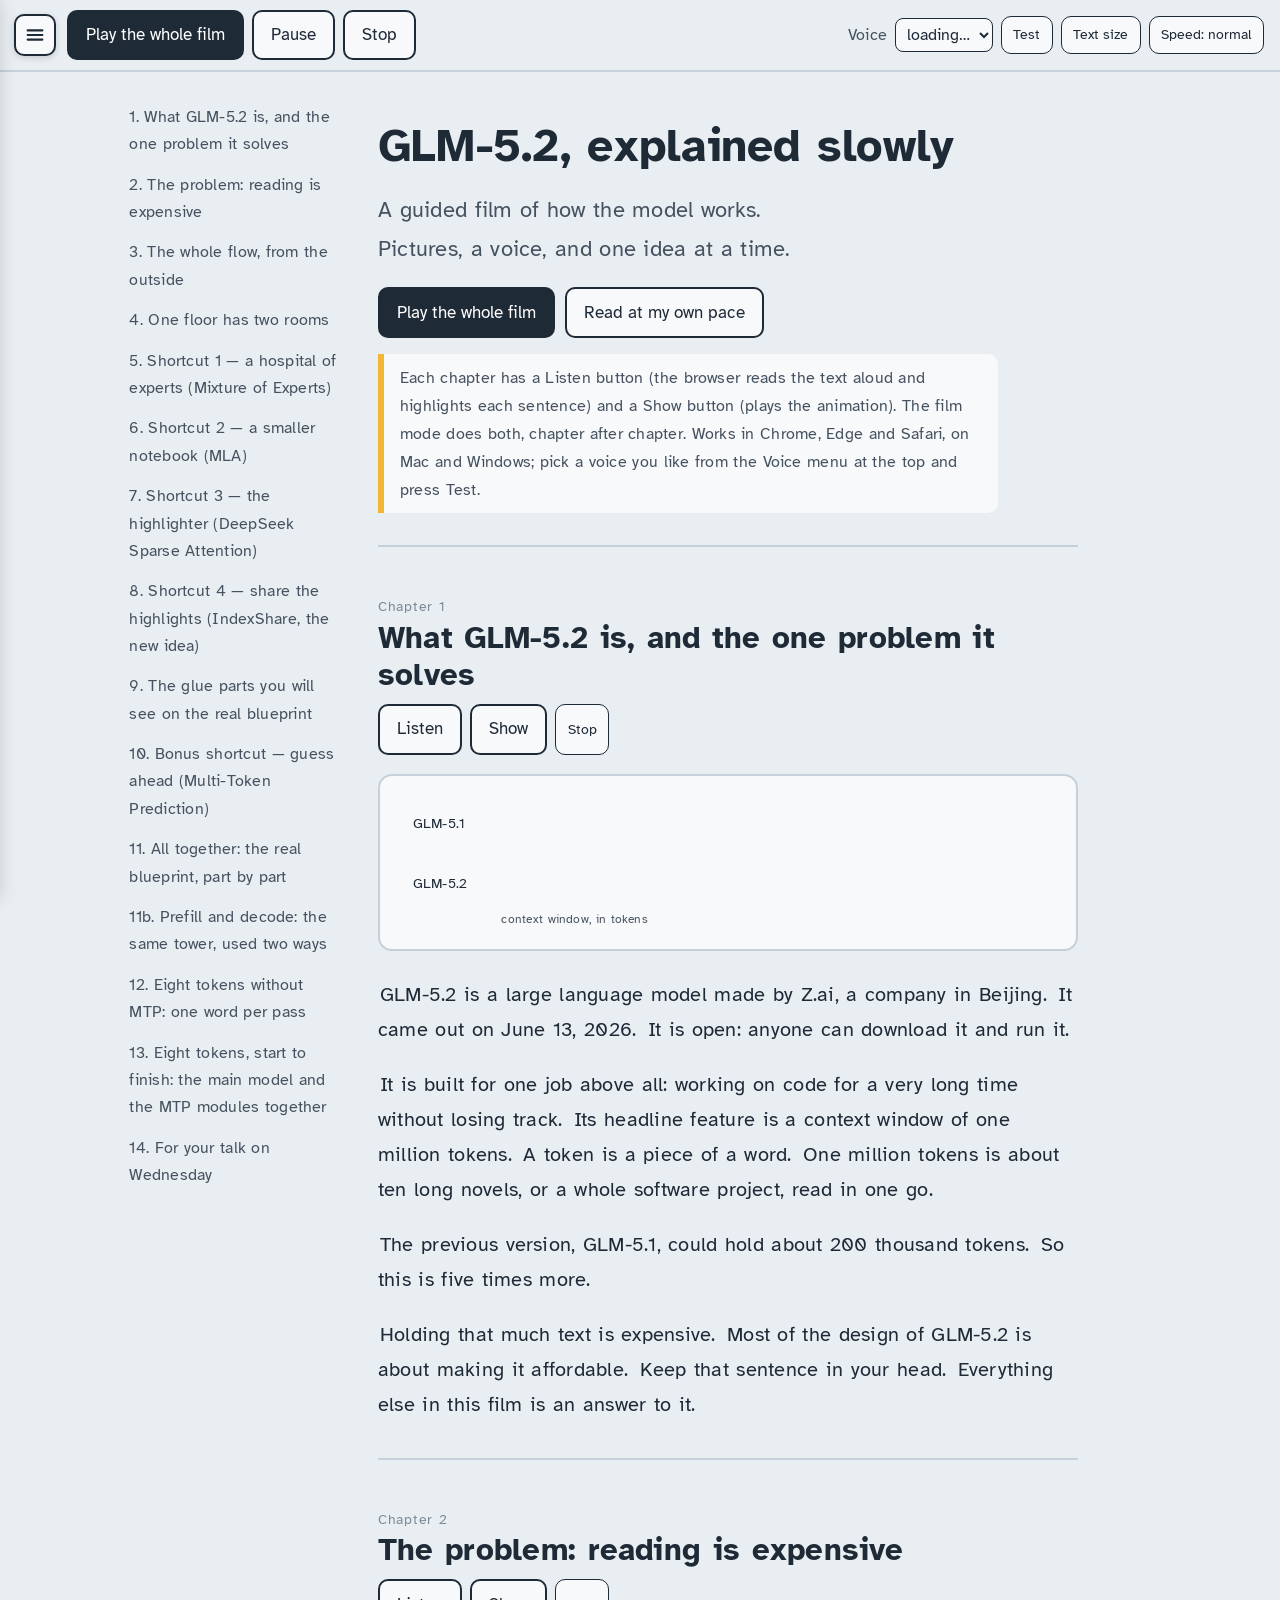
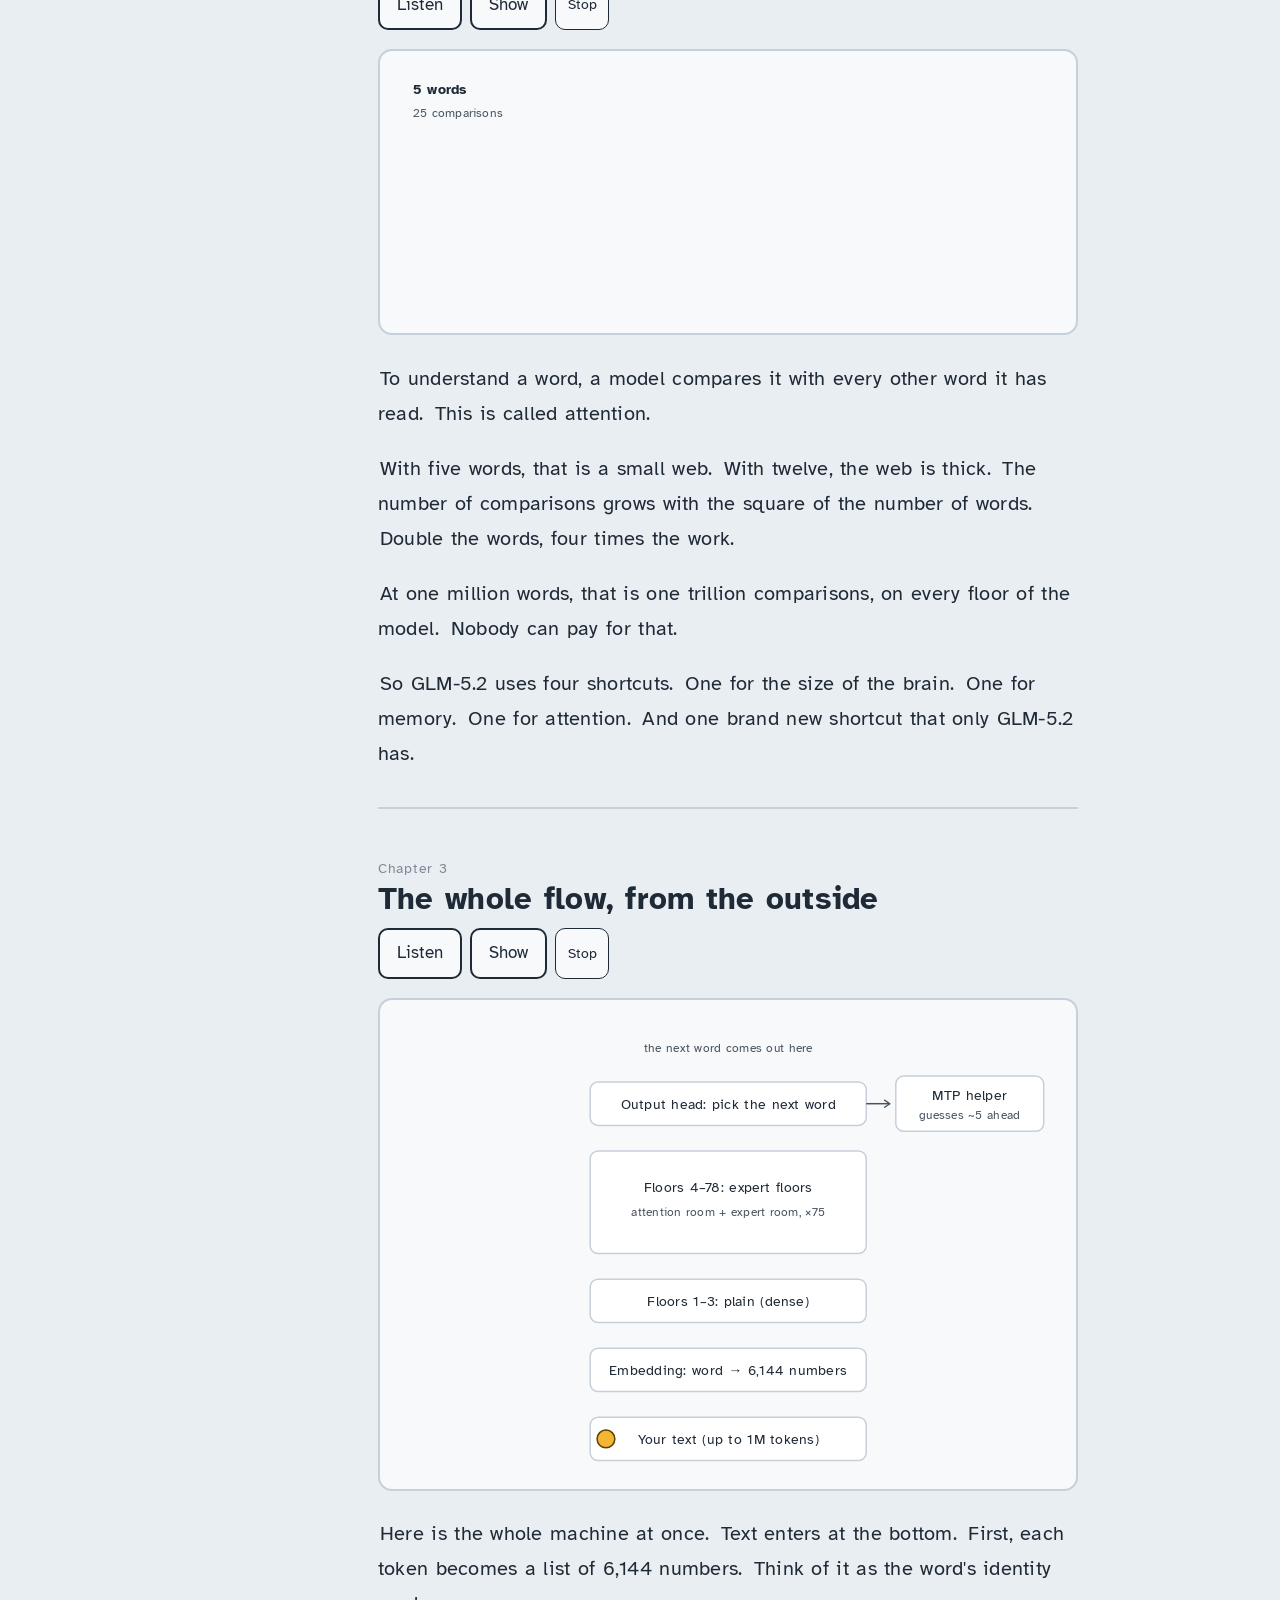
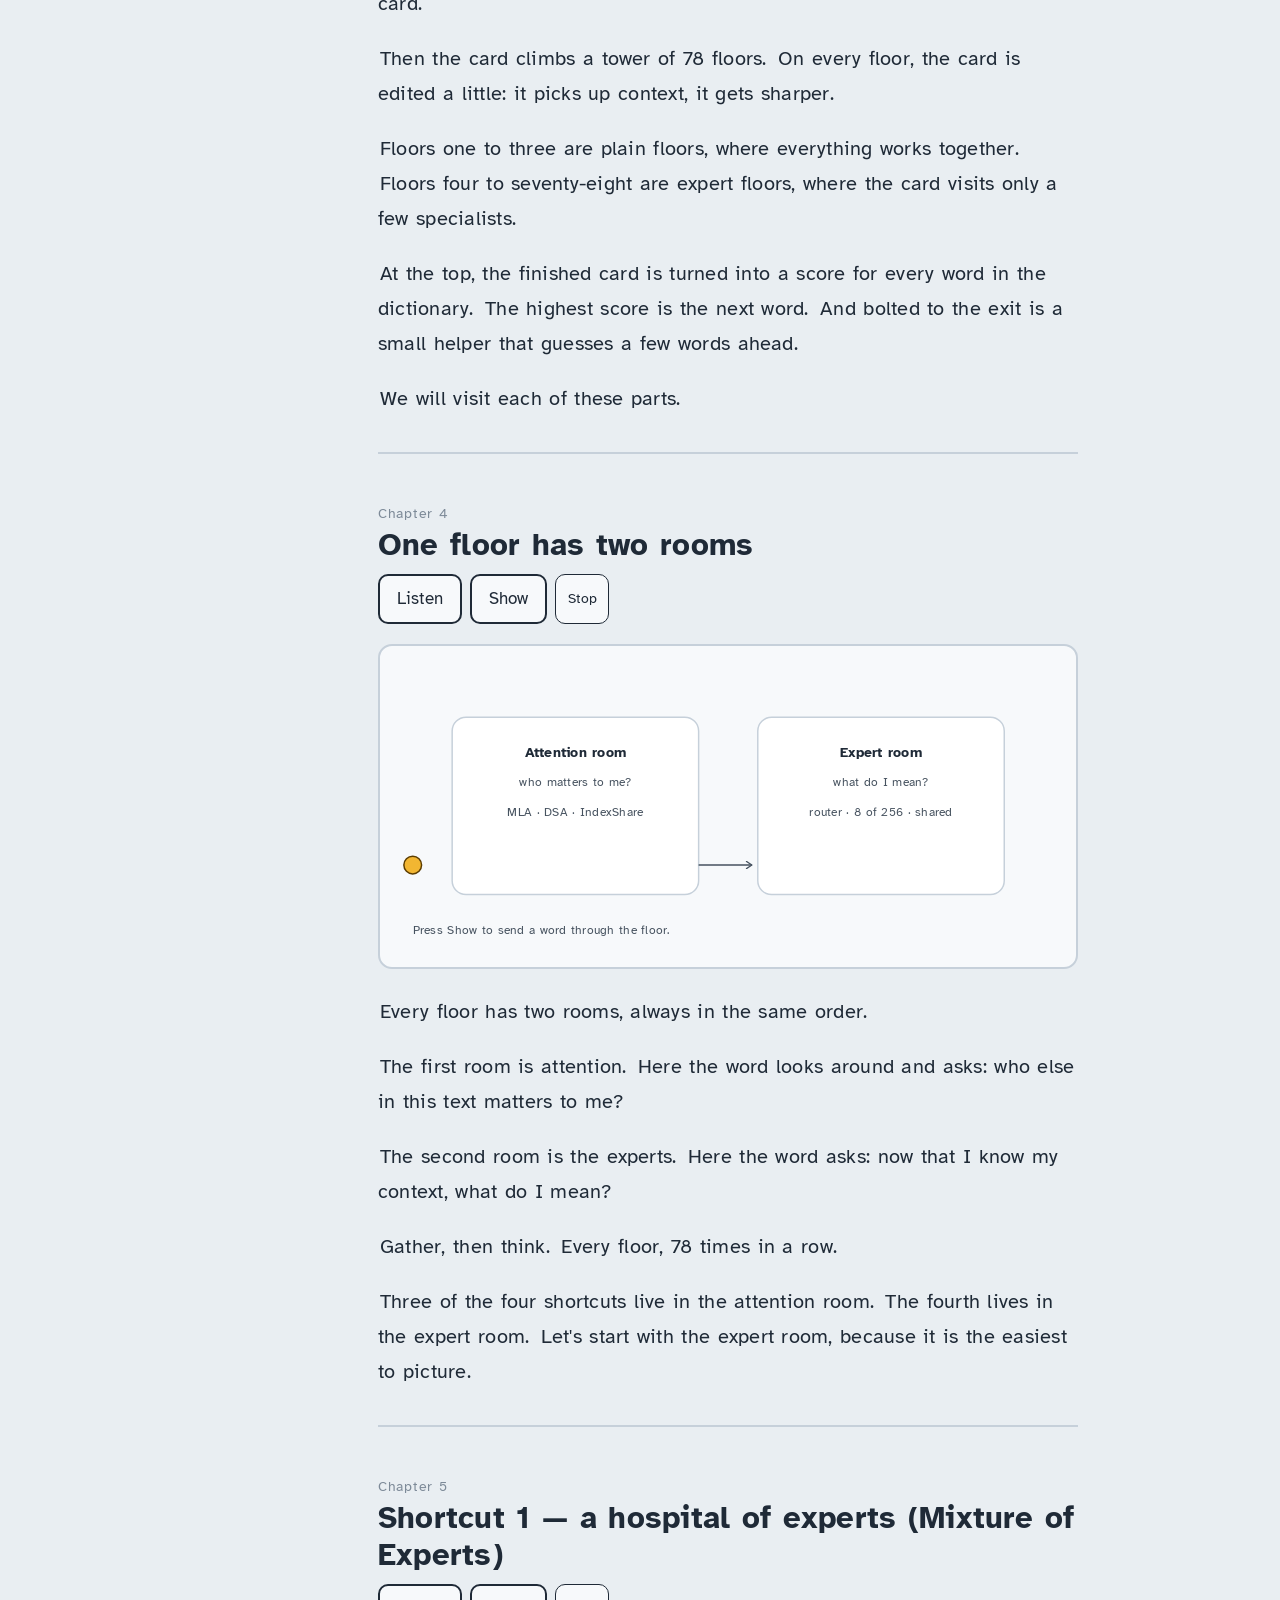
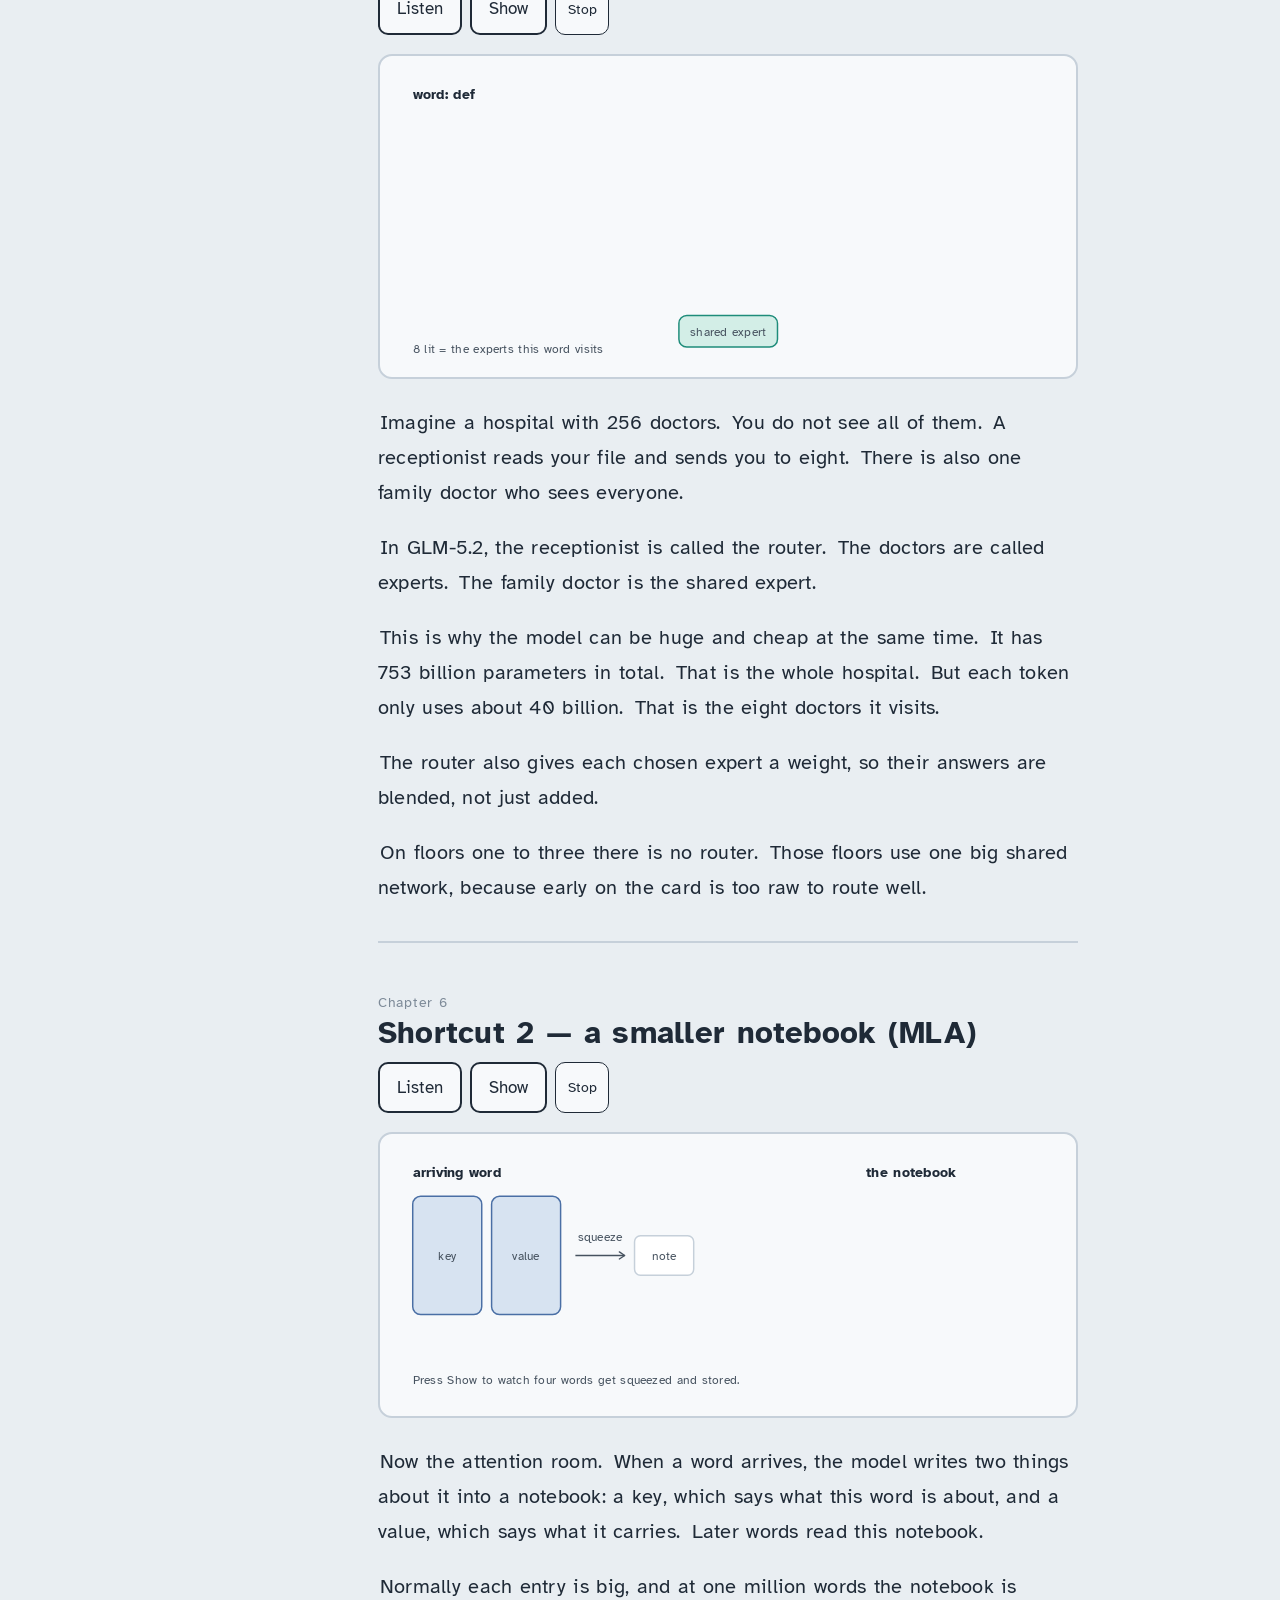
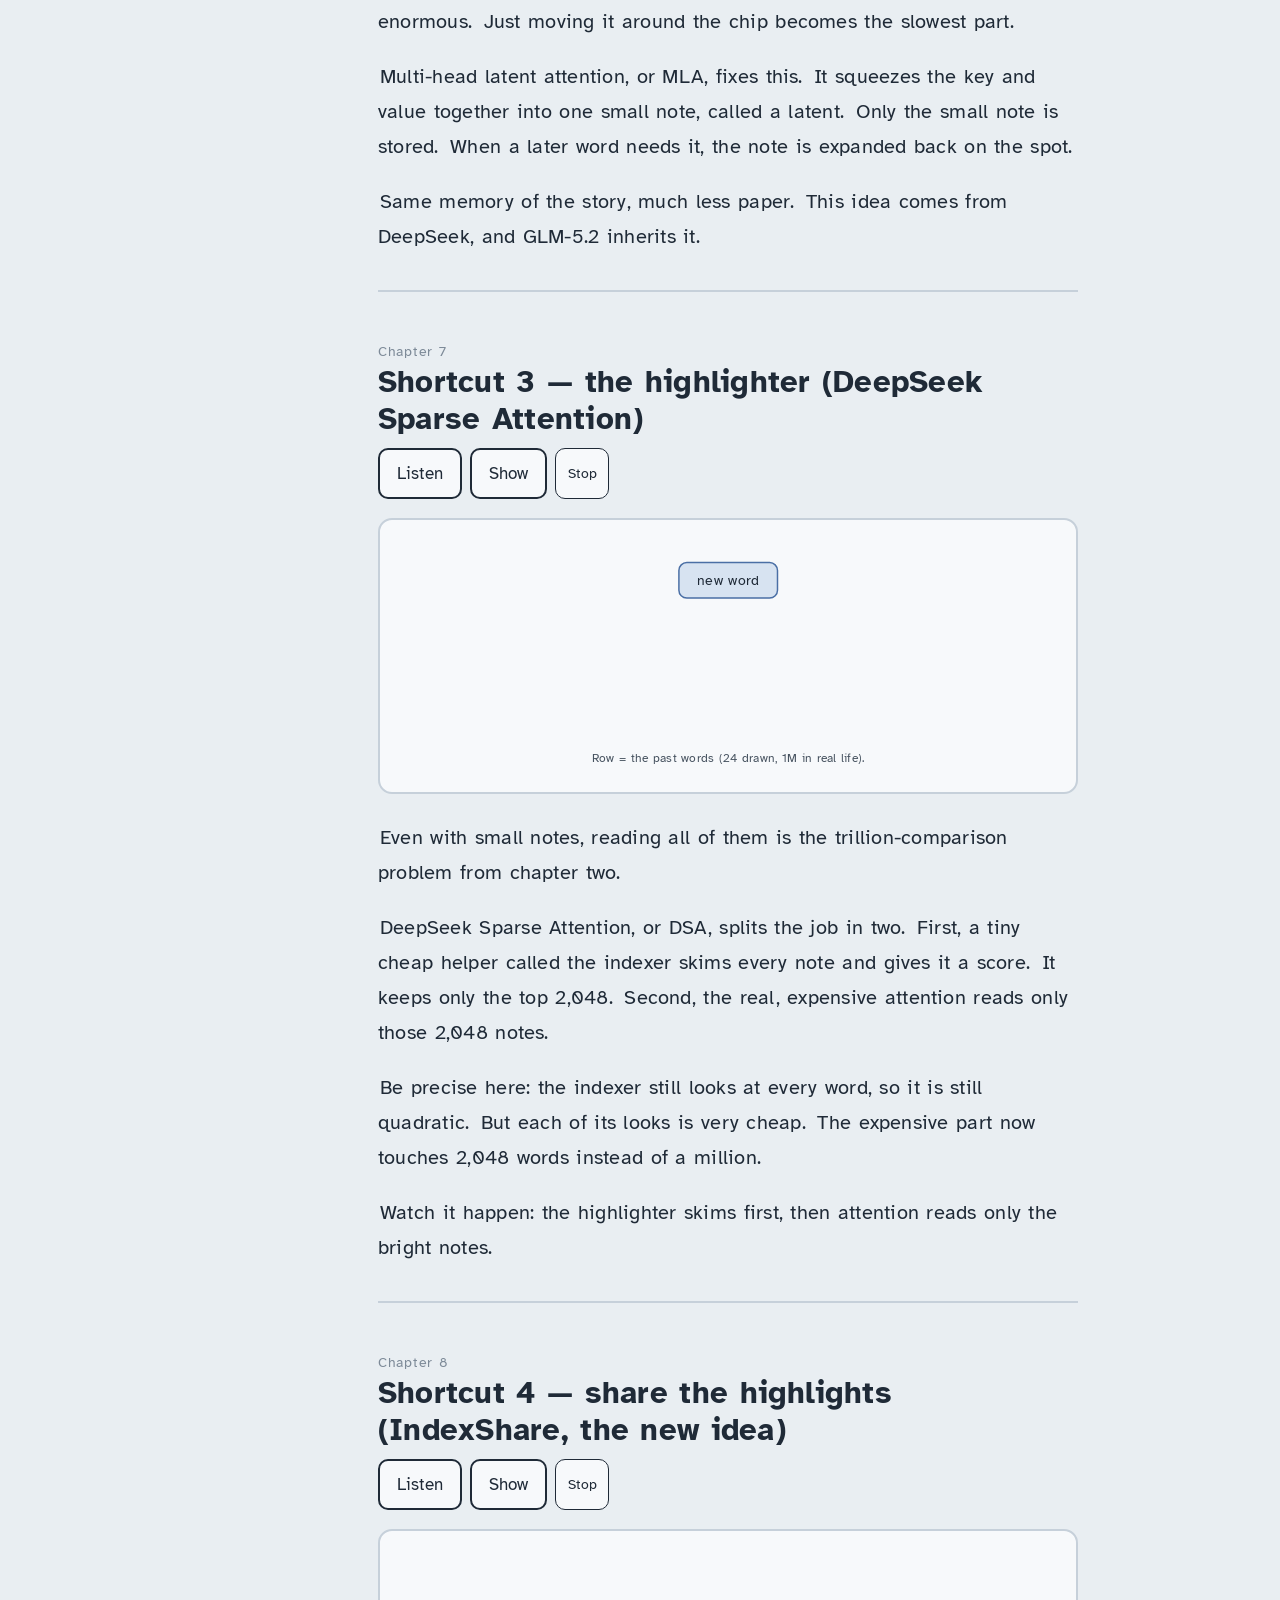
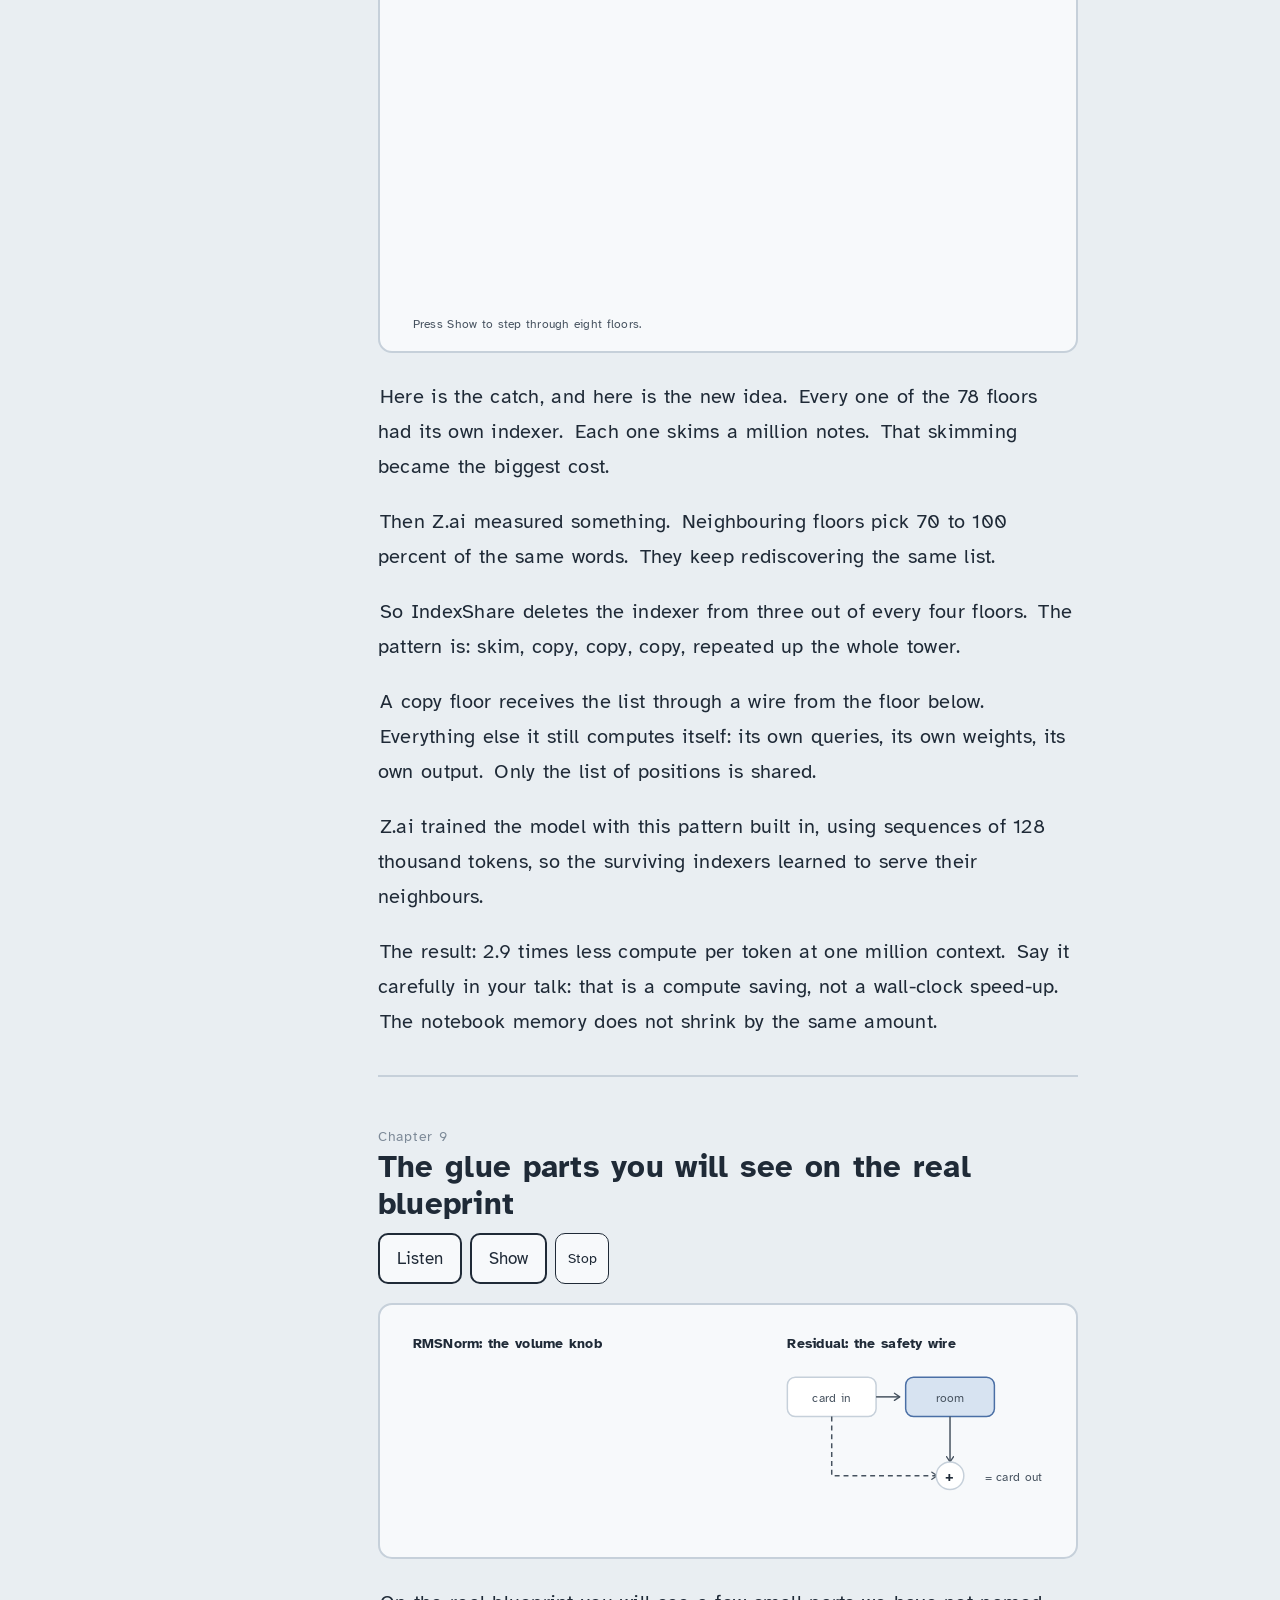
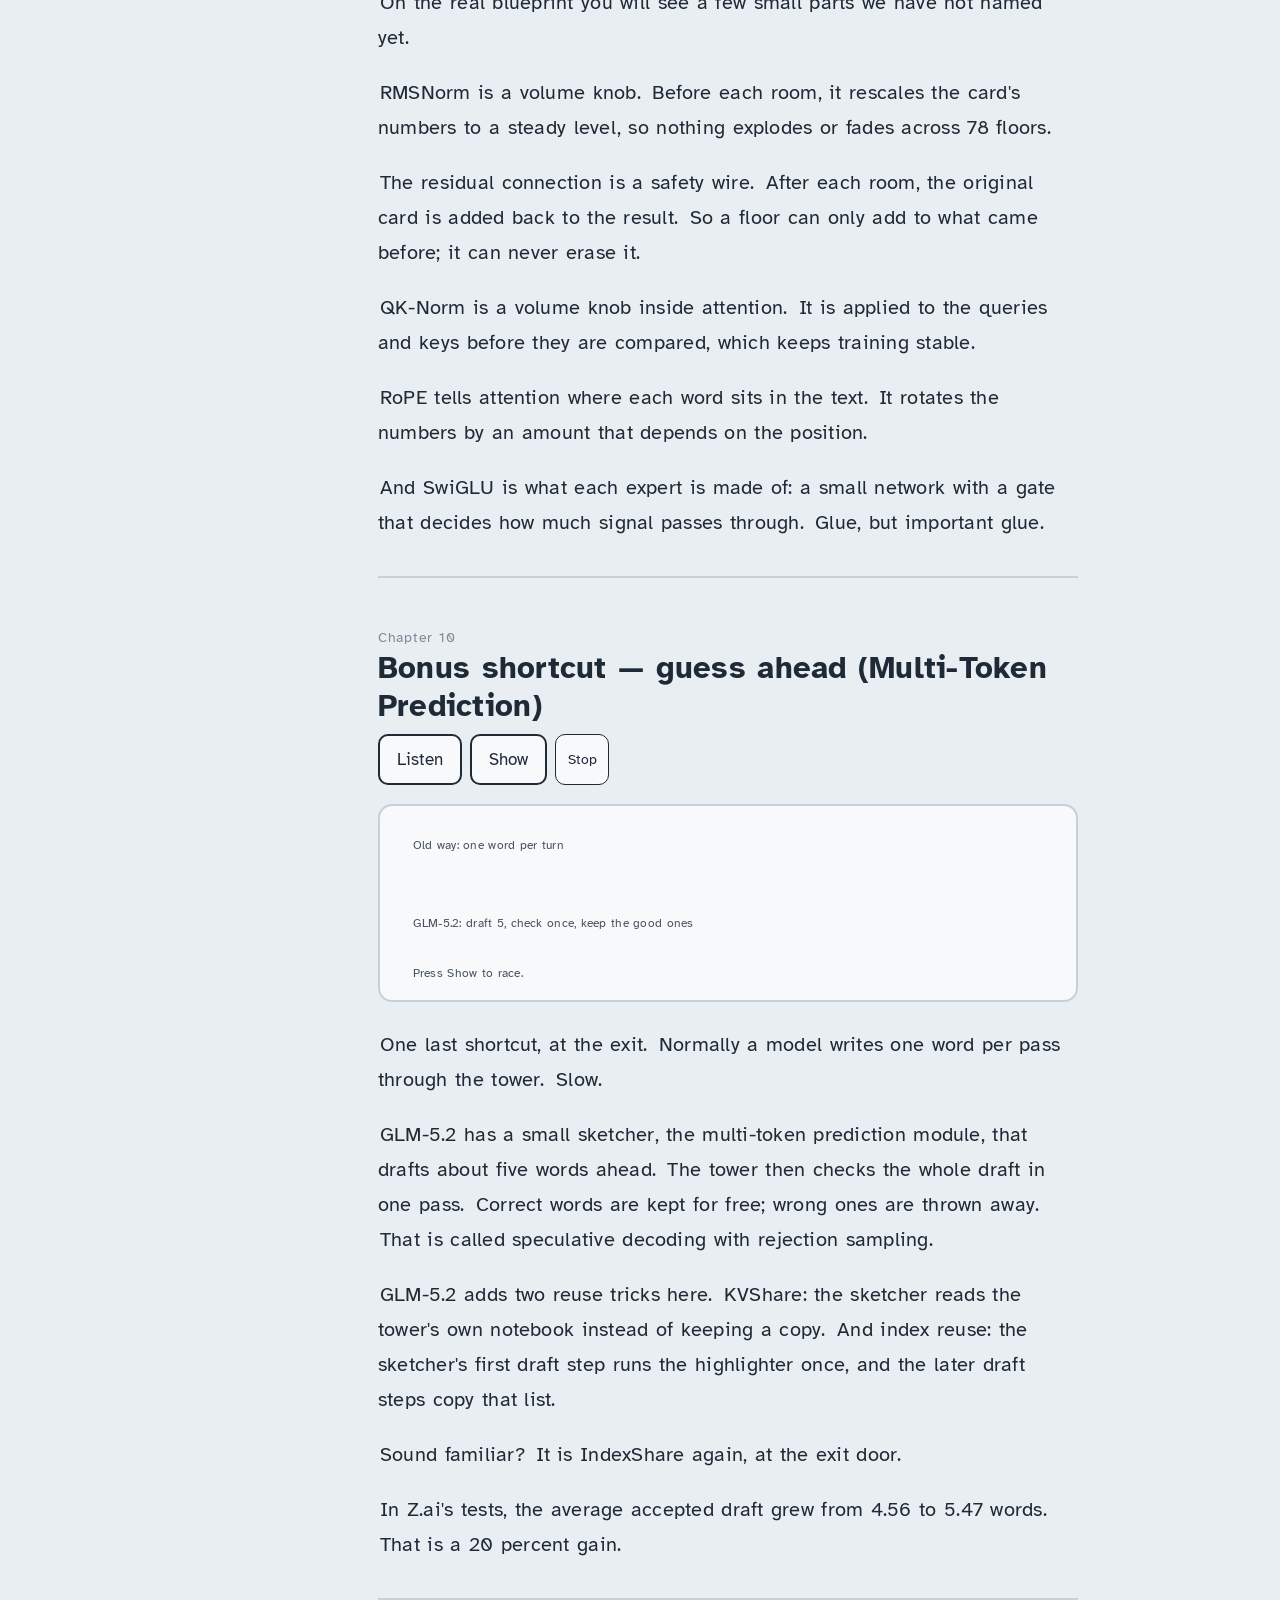
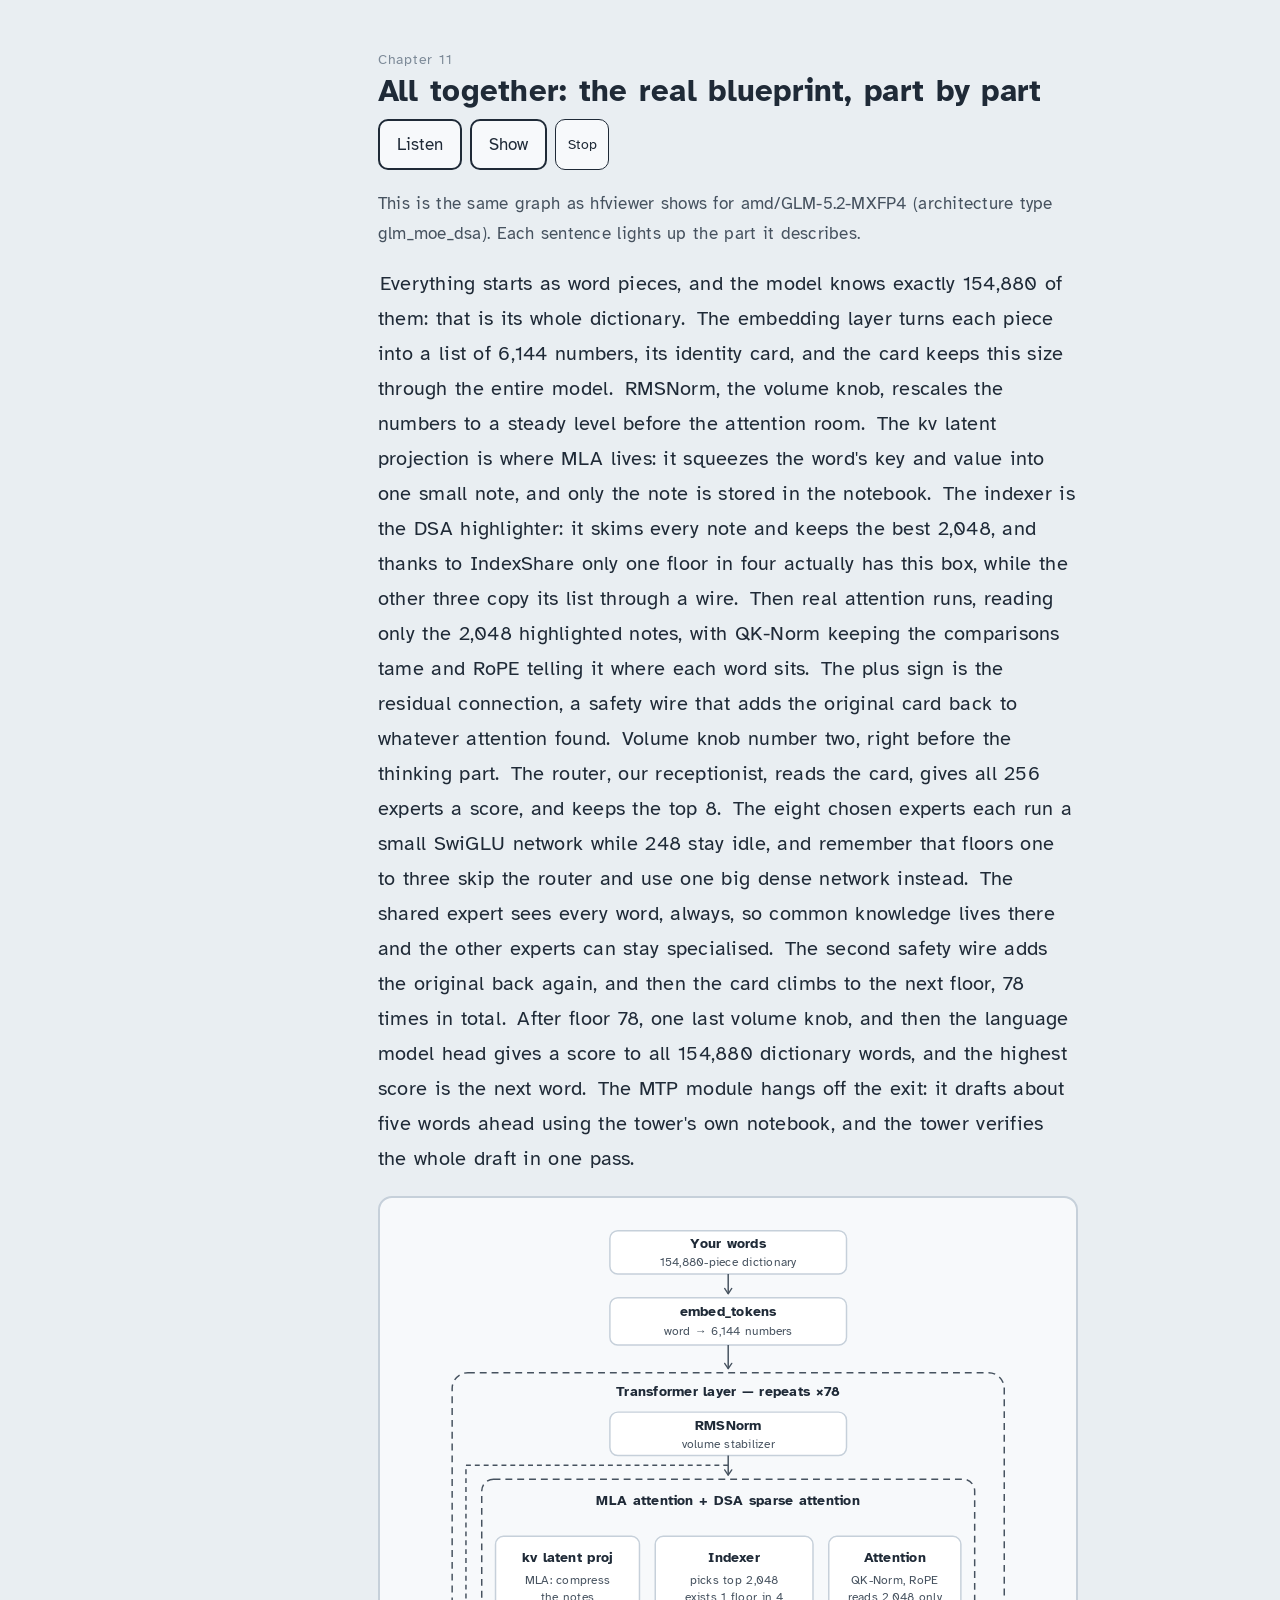
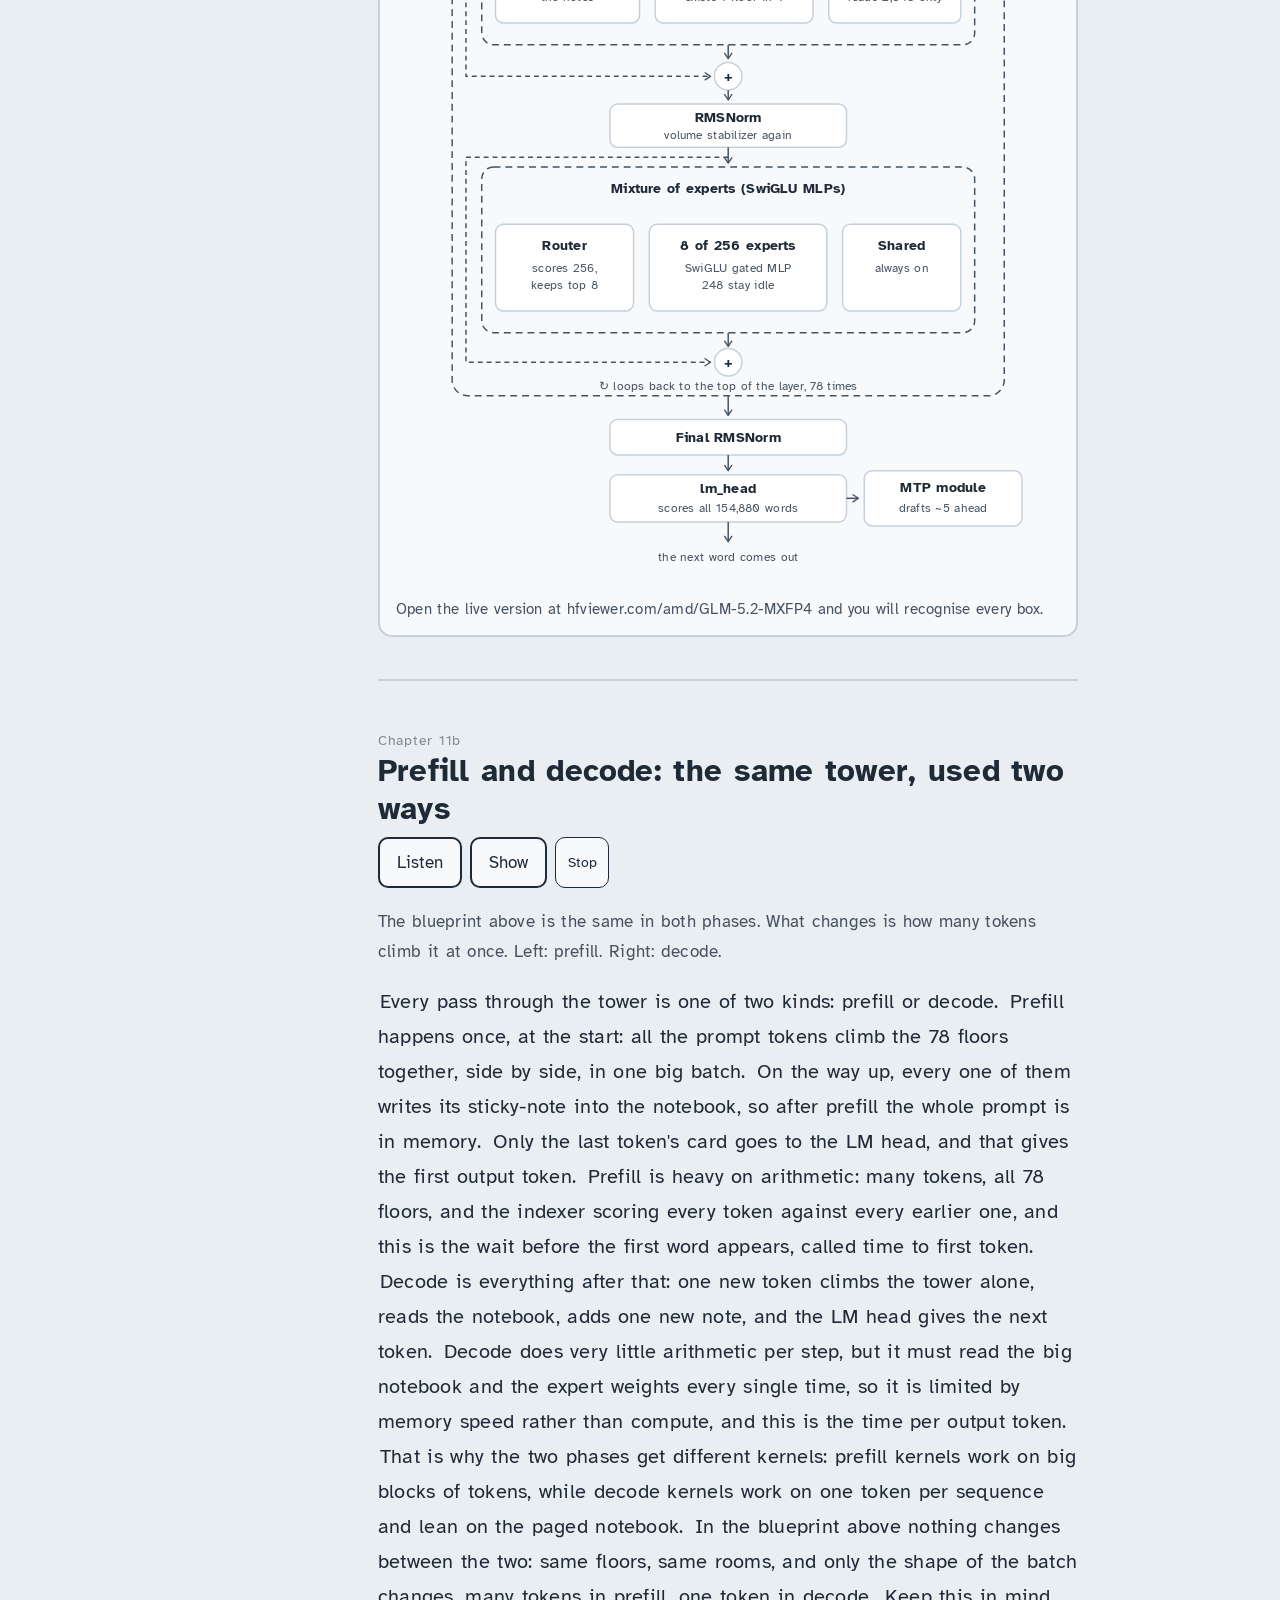
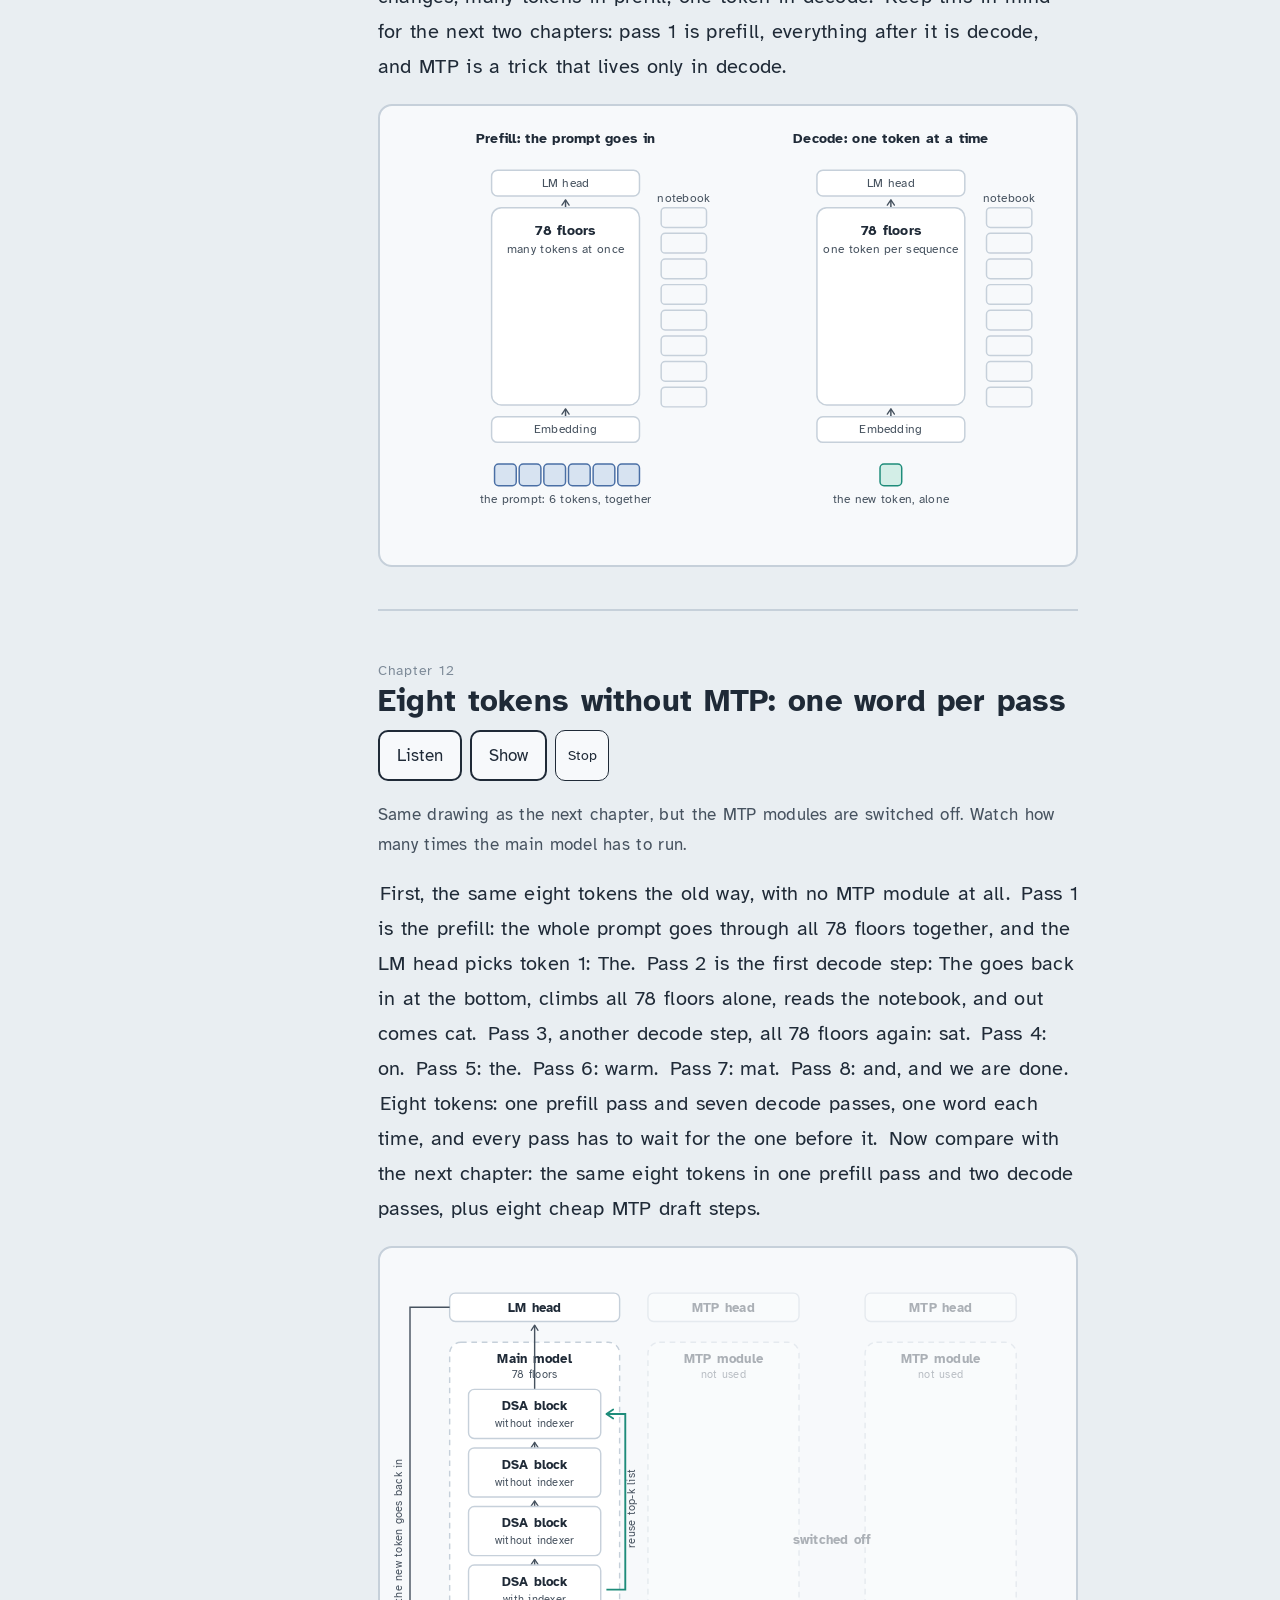
==== index.html @ f07637c8 "Add files via upload" ====
<!DOCTYPE html>
<html lang="en">
<head>
<meta charset="utf-8">
<meta name="viewport" content="width=device-width, initial-scale=1">
<title>GLM-5.2 home — explained slowly, a guided film</title>
<style>
/* Shared side-panel navigation for the GLM-5.2 site */
.gnav-btn{position:fixed;top:14px;left:14px;z-index:1000;width:42px;height:42px;border-radius:10px;border:2px solid #1F2A37;background:#F7F9FB;color:#1F2A37;cursor:pointer;display:flex;align-items:center;justify-content:center;padding:0;box-shadow:0 2px 6px rgba(0,0,0,.15)}
.gnav-btn:hover{background:#fff}
.gnav-btn:focus-visible{outline:3px solid #F2B632;outline-offset:2px}
.gnav-btn svg{width:22px;height:22px}
.gnav-overlay{position:fixed;inset:0;background:rgba(15,23,32,.45);z-index:1001;opacity:0;pointer-events:none;transition:opacity .2s}
.gnav-panel{position:fixed;top:0;left:0;bottom:0;width:min(320px,88vw);background:#F7F9FB;color:#1F2A37;z-index:1002;transform:translateX(-102%);transition:transform .22s ease;box-shadow:4px 0 18px rgba(0,0,0,.18);font-family:"Atkinson Hyperlegible",Verdana,"Segoe UI",sans-serif;font-size:17px;line-height:1.5;display:flex;flex-direction:column}
.gnav-open .gnav-panel{transform:none}
.gnav-open .gnav-overlay{opacity:1;pointer-events:auto}
.gnav-head{display:flex;align-items:center;justify-content:space-between;padding:16px 16px 12px;border-bottom:2px solid #C6D0DA}
.gnav-head b{font-size:1.05em}
.gnav-close{width:36px;height:36px;border-radius:8px;border:2px solid #1F2A37;background:#fff;cursor:pointer;font-size:20px;line-height:1}
.gnav-list{list-style:none;margin:0;padding:10px}
.gnav-list li{margin:4px 0}
.gnav-list a{display:block;padding:12px 14px;border-radius:10px;color:#1F2A37;text-decoration:none;border-left:5px solid transparent}
.gnav-list a:hover{background:#fff}
.gnav-list a.now{background:#FBE6B3;border-left-color:#F2B632;color:#5C3D00}
.gnav-list small{display:block;font-size:.78em;color:#46525F}
.gnav-foot{margin-top:auto;padding:12px 16px 16px;font-size:.78em;color:#46525F;border-top:2px solid #C6D0DA}
.gnav-foot a{color:#4A6FA5}

</style>
<link rel="preconnect" href="https://fonts.googleapis.com">
<link href="https://fonts.googleapis.com/css2?family=Atkinson+Hyperlegible:ital,wght@0,400;0,700;1,400&display=swap" rel="stylesheet">
<style>
:root{
  --paper:#E9EEF2; --sheet:#F7F9FB; --ink:#1F2A37; --ink2:#46525F; --muted:#7D8A98;
  --line:#C6D0DA; --hl:#F2B632; --hl-soft:#FBE6B3; --hl-ink:#5C3D00;
  --done:#1E8C7A; --done-soft:#D3EEE7; --att:#4A6FA5; --att-soft:#D7E3F1; --idle:#FFFFFF;
  --fs:20px; --lh:1.75;
}
*{box-sizing:border-box}
html{scroll-behavior:smooth}
body{margin:0;background:var(--paper);color:var(--ink);font-family:"Atkinson Hyperlegible",Verdana,"Segoe UI",sans-serif;font-size:var(--fs);line-height:var(--lh);letter-spacing:.012em;word-spacing:.06em}
body.big{--fs:24px;--lh:1.9}
body.huge{--fs:28px;--lh:2}
a{color:var(--att)}
button{font:inherit;font-size:.85em;padding:.5em 1em;border-radius:10px;border:2px solid var(--ink);background:var(--sheet);color:var(--ink);cursor:pointer}
button:hover{background:#fff}
button:focus-visible,a:focus-visible{outline:3px solid var(--hl);outline-offset:3px}
button.primary{background:var(--ink);color:#fff}
button.primary:hover{background:#0F1720}
button.small{font-size:.72em;padding:.35em .8em;border-width:1.5px}
.bar{position:sticky;top:0;z-index:20;background:var(--paper);border-bottom:2px solid var(--line);padding:.6rem 1rem .6rem 4.2rem;display:flex;flex-wrap:wrap;gap:.5rem;align-items:center}
.bar .grow{flex:1}
.bar .stat{font-size:.8em;color:var(--ink2)}
.wrap{display:grid;grid-template-columns:230px minmax(0,1fr);gap:2rem;max-width:1080px;margin:0 auto;padding:0 1rem 6rem}
nav.rail{position:sticky;top:64px;align-self:start;font-size:.78em;padding-top:1.5rem}
nav.rail ol{list-style:none;margin:0;padding:0}
nav.rail li{margin:.15em 0}
nav.rail a{display:block;padding:.35em .6em;border-radius:8px;color:var(--ink2);text-decoration:none;border-left:4px solid transparent}
nav.rail a.now{background:var(--hl-soft);color:var(--hl-ink);border-left-color:var(--hl)}
nav.rail a.done{border-left-color:var(--done)}
main{max-width:700px}
header.hero{padding:3rem 0 1rem}
header.hero h1{font-size:2.3em;line-height:1.15;margin:0 0 .4em;font-weight:700}
header.hero p.lead{font-size:1.1em;color:var(--ink2);max-width:32ch;margin:0 0 1.2rem}
.hero-actions{display:flex;gap:.6rem;flex-wrap:wrap;margin-bottom:1rem}
.notice{font-size:.8em;color:var(--ink2);background:var(--sheet);border-left:6px solid var(--hl);padding:.6em 1em;border-radius:0 10px 10px 0}
section.ch{padding:3rem 0 1rem;border-top:2px solid var(--line);scroll-margin-top:70px}
section.ch h2{font-size:1.55em;line-height:1.2;margin:0 0 .2em}
section.ch .num{font-size:.7em;color:var(--muted);letter-spacing:.05em}
.controls{display:flex;gap:.5rem;flex-wrap:wrap;margin:.6rem 0 1.2rem}
p{margin:0 0 1em;max-width:62ch}
.say .s{border-radius:4px;padding:0 .1em}
.say .s.on{background:var(--hl-soft);box-shadow:0 0 0 3px var(--hl-soft)}
.say .s.did{color:var(--ink2)}
.stage{background:var(--sheet);border:2px solid var(--line);border-radius:14px;padding:.8rem;margin:1.2rem 0 1.6rem;scroll-margin-top:84px}
.stage svg{width:100%;height:auto;display:block}
.stage .cap{font-size:.75em;color:var(--ink2);margin:.6rem .2rem 0}
.numcards{display:grid;grid-template-columns:repeat(auto-fit,minmax(150px,1fr));gap:.7rem;margin:1rem 0 1.5rem}
.numcards div{background:var(--sheet);border:2px solid var(--line);border-radius:12px;padding:.8rem}
.numcards b{display:block;font-size:1.4em;line-height:1.2}
.numcards span{font-size:.72em;color:var(--ink2)}
table{border-collapse:collapse;font-size:.82em;width:100%;margin:1rem 0 1.5rem}
th,td{text-align:left;padding:.5em .6em;border-bottom:1.5px solid var(--line);vertical-align:top}
th{color:var(--ink2);font-weight:700}
.qa{background:var(--sheet);border:2px solid var(--line);border-radius:12px;padding:1rem 1.2rem;margin:0 0 1rem}
.qa b{display:block;margin-bottom:.3em}
.qa p{font-size:.9em;margin:0}
svg text{font-family:inherit;font-size:14px;fill:var(--ink)}
svg text.small{font-size:12px;fill:var(--ink2)}
svg text.bold{font-weight:700}
svg .box{fill:var(--idle);stroke:var(--line);stroke-width:1.5}
svg .box.on{fill:var(--hl);stroke:var(--hl-ink)}
svg .box.col.on{fill:var(--hl-soft)}
svg .box.done{fill:var(--done-soft);stroke:var(--done)}
svg .box.att{fill:var(--att-soft);stroke:var(--att)}
svg .arr{stroke:var(--ink2);stroke-width:1.5;fill:none}
svg .wire{stroke:var(--done);stroke-width:2;fill:none;stroke-dasharray:6 5}
svg .wlit{stroke:var(--hl-ink)!important;stroke-width:3.5!important}
svg .slot{fill:var(--sheet);stroke:var(--line);stroke-width:1.5}
svg .slot.main{fill:var(--att-soft);stroke:var(--att)}
svg .slot.draft{fill:#fff;stroke:var(--muted);stroke-dasharray:4 3}
svg .slot.ok{fill:var(--done-soft);stroke:var(--done)}
svg .slot.fix{fill:var(--hl-soft);stroke:var(--hl-ink)}
@media (max-width:820px){
  .wrap{grid-template-columns:1fr;gap:0}
  nav.rail{position:static;padding:1rem 0 0}
  nav.rail ol{display:flex;flex-wrap:wrap;gap:.3em}
  nav.rail a{border-left:none;border-bottom:4px solid transparent;padding:.3em .5em}
  nav.rail a.now{border-bottom-color:var(--hl)}
  header.hero h1{font-size:1.8em}
}
@media (prefers-reduced-motion:reduce){html{scroll-behavior:auto}}
</style>
</head>
<body>
<div class="bar">
  <button class="primary" id="playAll">Play the whole film</button>
  <button id="pauseBtn">Pause</button>
  <button id="stopBtn">Stop</button>
  <span class="grow"></span>
  <label class="stat" for="voiceSel">Voice</label><select id="voiceSel" class="stat" style="font:inherit;font-size:.8em;max-width:220px;border-radius:8px;border:1.5px solid var(--ink);background:var(--sheet);color:var(--ink);padding:.3em .4em"><option value="">loading…</option></select><button class="small" id="voiceTest">Test</button>
  <button class="small" id="sizeBtn">Text size</button>
  <button class="small" id="speedBtn">Speed: normal</button>
</div>
<div class="wrap">
<nav class="rail" aria-label="Chapters"><ol id="toc"></ol></nav>
<main>
<header class="hero" id="top">
  <h1>GLM-5.2, explained slowly</h1>
  <p class="lead">A guided film of how the model works. Pictures, a voice, and one idea at a time.</p>
  <div class="hero-actions">
    <button class="primary" onclick="playFilm()">Play the whole film</button>
    <a href="#ch1"><button>Read at my own pace</button></a>
  </div>
  <p class="notice">Each chapter has a Listen button (the browser reads the text aloud and highlights each sentence) and a Show button (plays the animation). The film mode does both, chapter after chapter. Works in Chrome, Edge and Safari, on Mac and Windows; pick a voice you like from the Voice menu at the top and press Test.</p>
</header>

<section class="ch" id="ch1" data-anim="ch1">
  <div class="num">Chapter 1</div>
  <h2>What GLM-5.2 is, and the one problem it solves</h2>
  <div class="controls"><button onclick="listen('ch1')">Listen</button><button onclick="show('ch1')">Show</button><button class="small" onclick="stopAll()">Stop</button></div>
  <div class="say">
  <p>GLM-5.2 is a large language model made by Z.ai, a company in Beijing. It came out on June 13, 2026. It is open: anyone can download it and run it.</p>
  <p>It is built for one job above all: working on code for a very long time without losing track. Its headline feature is a context window of one million tokens. A token is a piece of a word. One million tokens is about ten long novels, or a whole software project, read in one go.</p>
  <p>The previous version, GLM-5.1, could hold about 200 thousand tokens. So this is five times more.</p>
  <p>Holding that much text is expensive. Most of the design of GLM-5.2 is about making it affordable. Keep that sentence in your head. Everything else in this film is an answer to it.</p>
  </div>
  <div class="stage">
    <svg viewBox="0 0 680 150" role="img" aria-label="Bar comparison of context window: GLM-5.1 200 thousand versus GLM-5.2 one million">
      <text x="20" y="40">GLM-5.1</text><rect x="110" y="24" width="0" height="26" rx="6" fill="var(--att)" id="c1b1"/><text x="120" y="42" id="c1t1" class="small"></text>
      <text x="20" y="100">GLM-5.2</text><rect x="110" y="84" width="0" height="26" rx="6" fill="var(--hl)" id="c1b2"/><text x="120" y="102" id="c1t2" class="small"></text>
      <text x="110" y="136" class="small">context window, in tokens</text>
    </svg>
  </div>
</section>

<section class="ch" id="ch2" data-anim="ch2">
  <div class="num">Chapter 2</div>
  <h2>The problem: reading is expensive</h2>
  <div class="controls"><button onclick="listen('ch2')">Listen</button><button onclick="show('ch2')">Show</button><button class="small" onclick="stopAll()">Stop</button></div>
  <div class="say">
  <p>To understand a word, a model compares it with every other word it has read. This is called attention.</p>
  <p>With five words, that is a small web. With twelve, the web is thick. The number of comparisons grows with the square of the number of words. Double the words, four times the work.</p>
  <p>At one million words, that is one trillion comparisons, on every floor of the model. Nobody can pay for that.</p>
  <p>So GLM-5.2 uses four shortcuts. One for the size of the brain. One for memory. One for attention. And one brand new shortcut that only GLM-5.2 has.</p>
  </div>
  <div class="stage">
    <svg viewBox="0 0 680 260" role="img" aria-label="Words in a circle with lines between every pair; the web thickens as words are added">
      <g id="c2lines"></g><g id="c2dots"></g>
      <text x="20" y="30" class="bold" id="c2n">5 words</text>
      <text x="20" y="54" class="small" id="c2c">25 comparisons</text>
    </svg>
  </div>
</section>

<section class="ch" id="ch3" data-anim="ch3">
  <div class="num">Chapter 3</div>
  <h2>The whole flow, from the outside</h2>
  <div class="controls"><button onclick="listen('ch3')">Listen</button><button onclick="show('ch3')">Show</button><button class="small" onclick="stopAll()">Stop</button></div>
  <div class="say">
  <p>Here is the whole machine at once. Text enters at the bottom. First, each token becomes a list of 6,144 numbers. Think of it as the word's identity card.</p>
  <p>Then the card climbs a tower of 78 floors. On every floor, the card is edited a little: it picks up context, it gets sharper.</p>
  <p>Floors one to three are plain floors, where everything works together. Floors four to seventy-eight are expert floors, where the card visits only a few specialists.</p>
  <p>At the top, the finished card is turned into a score for every word in the dictionary. The highest score is the next word. And bolted to the exit is a small helper that guesses a few words ahead.</p>
  <p>We will visit each of these parts.</p>
  </div>
  <div class="stage">
    <svg viewBox="0 0 680 470" role="img" aria-label="A token climbs from the input, through the embedding, three dense floors, seventy-five expert floors, to the output head with an MTP helper on the side">
      <defs><marker id="ah" viewBox="0 0 10 10" refX="8" refY="5" markerWidth="6" markerHeight="6" orient="auto"><path d="M2 1L8 5L2 9" fill="none" stroke="context-stroke" stroke-width="1.5" stroke-linecap="round" stroke-linejoin="round"/></marker></defs>
      <g id="c3b0"><rect class="box" x="200" y="410" width="280" height="44" rx="8"/><text x="340" y="437" text-anchor="middle">Your text (up to 1M tokens)</text></g>
      <g id="c3b1"><rect class="box" x="200" y="340" width="280" height="44" rx="8"/><text x="340" y="367" text-anchor="middle">Embedding: word → 6,144 numbers</text></g>
      <g id="c3b2"><rect class="box" x="200" y="270" width="280" height="44" rx="8"/><text x="340" y="297" text-anchor="middle">Floors 1–3: plain (dense)</text></g>
      <g id="c3b3"><rect class="box" x="200" y="140" width="280" height="104" rx="8"/><text x="340" y="182" text-anchor="middle">Floors 4–78: expert floors</text><text x="340" y="206" text-anchor="middle" class="small">attention room + expert room, ×75</text></g>
      <g id="c3b4"><rect class="box" x="200" y="70" width="280" height="44" rx="8"/><text x="340" y="97" text-anchor="middle">Output head: pick the next word</text></g>
      <g id="c3b5"><rect class="box" x="510" y="64" width="150" height="56" rx="8"/><text x="585" y="88" text-anchor="middle">MTP helper</text><text x="585" y="108" text-anchor="middle" class="small">guesses ~5 ahead</text></g>
      <line class="arr" x1="480" y1="92" x2="504" y2="92" marker-end="url(#ah)"/>
      <text x="340" y="40" text-anchor="middle" class="small">the next word comes out here</text>
      <circle id="c3tok" cx="216" cy="432" r="9" fill="var(--hl)" stroke="var(--hl-ink)" stroke-width="1.5"/>
    </svg>
  </div>
</section>

<section class="ch" id="ch4" data-anim="ch4">
  <div class="num">Chapter 4</div>
  <h2>One floor has two rooms</h2>
  <div class="controls"><button onclick="listen('ch4')">Listen</button><button onclick="show('ch4')">Show</button><button class="small" onclick="stopAll()">Stop</button></div>
  <div class="say">
  <p>Every floor has two rooms, always in the same order.</p>
  <p>The first room is attention. Here the word looks around and asks: who else in this text matters to me?</p>
  <p>The second room is the experts. Here the word asks: now that I know my context, what do I mean?</p>
  <p>Gather, then think. Every floor, 78 times in a row.</p>
  <p>Three of the four shortcuts live in the attention room. The fourth lives in the expert room. Let's start with the expert room, because it is the easiest to picture.</p>
  </div>
  <div class="stage">
    <svg viewBox="0 0 680 300" role="img" aria-label="A token enters the attention room, then the expert room, then leaves the floor">
      <g id="c4r1"><rect class="box" x="60" y="60" width="250" height="180" rx="14"/><text x="185" y="100" text-anchor="middle" class="bold">Attention room</text><text x="185" y="130" text-anchor="middle" class="small">who matters to me?</text><text x="185" y="160" text-anchor="middle" class="small">MLA · DSA · IndexShare</text></g>
      <g id="c4r2"><rect class="box" x="370" y="60" width="250" height="180" rx="14"/><text x="495" y="100" text-anchor="middle" class="bold">Expert room</text><text x="495" y="130" text-anchor="middle" class="small">what do I mean?</text><text x="495" y="160" text-anchor="middle" class="small">router · 8 of 256 · shared</text></g>
      <line class="arr" x1="310" y1="210" x2="364" y2="210" marker-end="url(#ah)"/>
      <text x="20" y="280" class="small" id="c4msg">Press Show to send a word through the floor.</text>
      <circle id="c4tok" cx="20" cy="210" r="9" fill="var(--hl)" stroke="var(--hl-ink)" stroke-width="1.5"/>
    </svg>
  </div>
</section>

<section class="ch" id="ch5" data-anim="ch5">
  <div class="num">Chapter 5</div>
  <h2>Shortcut 1 — a hospital of experts (Mixture of Experts)</h2>
  <div class="controls"><button onclick="listen('ch5')">Listen</button><button onclick="show('ch5')">Show</button><button class="small" onclick="stopAll()">Stop</button></div>
  <div class="say">
  <p>Imagine a hospital with 256 doctors. You do not see all of them. A receptionist reads your file and sends you to eight. There is also one family doctor who sees everyone.</p>
  <p>In GLM-5.2, the receptionist is called the router. The doctors are called experts. The family doctor is the shared expert.</p>
  <p>This is why the model can be huge and cheap at the same time. It has 753 billion parameters in total. That is the whole hospital. But each token only uses about 40 billion. That is the eight doctors it visits.</p>
  <p>The router also gives each chosen expert a weight, so their answers are blended, not just added.</p>
  <p>On floors one to three there is no router. Those floors use one big shared network, because early on the card is too raw to route well.</p>
  </div>
  <div class="stage">
    <svg viewBox="0 0 680 300" role="img" aria-label="Grid of 256 experts; each new word lights up eight of them; one shared expert is always on">
      <g id="c5grid"></g>
      <rect class="box done" x="290" y="250" width="100" height="32" rx="8"/><text x="340" y="271" text-anchor="middle" class="small">shared expert</text>
      <text x="20" y="30" class="bold" id="c5w">word: def</text>
      <text x="20" y="288" class="small" id="c5msg">8 lit = the experts this word visits</text>
    </svg>
  </div>
</section>

<section class="ch" id="ch6" data-anim="ch6">
  <div class="num">Chapter 6</div>
  <h2>Shortcut 2 — a smaller notebook (MLA)</h2>
  <div class="controls"><button onclick="listen('ch6')">Listen</button><button onclick="show('ch6')">Show</button><button class="small" onclick="stopAll()">Stop</button></div>
  <div class="say">
  <p>Now the attention room. When a word arrives, the model writes two things about it into a notebook: a key, which says what this word is about, and a value, which says what it carries. Later words read this notebook.</p>
  <p>Normally each entry is big, and at one million words the notebook is enormous. Just moving it around the chip becomes the slowest part.</p>
  <p>Multi-head latent attention, or MLA, fixes this. It squeezes the key and value together into one small note, called a latent. Only the small note is stored. When a later word needs it, the note is expanded back on the spot.</p>
  <p>Same memory of the story, much less paper. This idea comes from DeepSeek, and GLM-5.2 inherits it.</p>
  </div>
  <div class="stage">
    <svg viewBox="0 0 680 260" role="img" aria-label="A big key and value pair shrinks into one small note that slides into a notebook; on read it expands again">
      <text x="20" y="30" class="bold">arriving word</text>
      <g id="c6big"><rect class="box att" x="20" y="50" width="70" height="120" rx="8"/><text x="55" y="115" text-anchor="middle" class="small">key</text><rect class="box att" x="100" y="50" width="70" height="120" rx="8"/><text x="135" y="115" text-anchor="middle" class="small">value</text></g>
      <line class="arr" x1="185" y1="110" x2="235" y2="110" marker-end="url(#ah)"/>
      <text x="210" y="95" text-anchor="middle" class="small">squeeze</text>
      <g id="c6note"><rect class="box" x="245" y="90" width="60" height="40" rx="6"/><text x="275" y="115" text-anchor="middle" class="small">note</text></g>
      <text x="480" y="30" class="bold">the notebook</text>
      <g id="c6book"></g>
      <text x="20" y="240" class="small" id="c6msg">Press Show to watch four words get squeezed and stored.</text>
    </svg>
  </div>
</section>

<section class="ch" id="ch7" data-anim="ch7">
  <div class="num">Chapter 7</div>
  <h2>Shortcut 3 — the highlighter (DeepSeek Sparse Attention)</h2>
  <div class="controls"><button onclick="listen('ch7')">Listen</button><button onclick="show('ch7')">Show</button><button class="small" onclick="stopAll()">Stop</button></div>
  <div class="say">
  <p>Even with small notes, reading all of them is the trillion-comparison problem from chapter two.</p>
  <p>DeepSeek Sparse Attention, or DSA, splits the job in two. First, a tiny cheap helper called the indexer skims every note and gives it a score. It keeps only the top 2,048. Second, the real, expensive attention reads only those 2,048 notes.</p>
  <p>Be precise here: the indexer still looks at every word, so it is still quadratic. But each of its looks is very cheap. The expensive part now touches 2,048 words instead of a million.</p>
  <p>Watch it happen: the highlighter skims first, then attention reads only the bright notes.</p>
  </div>
  <div class="stage">
    <svg viewBox="0 0 680 250" role="img" aria-label="A scanning bar passes over a row of notes, five light up, then attention lines connect the new word only to those five">
      <g id="c7toks"></g>
      <rect id="c7scan" x="36" y="150" width="12" height="44" rx="3" fill="var(--hl)" opacity="0"/>
      <g id="c7att"></g>
      <rect class="box att" x="290" y="30" width="100" height="36" rx="8"/><text x="340" y="53" text-anchor="middle">new word</text>
      <text x="340" y="232" text-anchor="middle" class="small" id="c7msg">Row = the past words (24 drawn, 1M in real life).</text>
    </svg>
  </div>
</section>

<section class="ch" id="ch8" data-anim="ch8">
  <div class="num">Chapter 8</div>
  <h2>Shortcut 4 — share the highlights (IndexShare, the new idea)</h2>
  <div class="controls"><button onclick="listen('ch8')">Listen</button><button onclick="show('ch8')">Show</button><button class="small" onclick="stopAll()">Stop</button></div>
  <div class="say">
  <p>Here is the catch, and here is the new idea. Every one of the 78 floors had its own indexer. Each one skims a million notes. That skimming became the biggest cost.</p>
  <p>Then Z.ai measured something. Neighbouring floors pick 70 to 100 percent of the same words. They keep rediscovering the same list.</p>
  <p>So IndexShare deletes the indexer from three out of every four floors. The pattern is: skim, copy, copy, copy, repeated up the whole tower.</p>
  <p>A copy floor receives the list through a wire from the floor below. Everything else it still computes itself: its own queries, its own weights, its own output. Only the list of positions is shared.</p>
  <p>Z.ai trained the model with this pattern built in, using sequences of 128 thousand tokens, so the surviving indexers learned to serve their neighbours.</p>
  <p>The result: 2.9 times less compute per token at one million context. Say it carefully in your talk: that is a compute saving, not a wall-clock speed-up. The notebook memory does not shrink by the same amount.</p>
  </div>
  <div class="stage">
    <svg viewBox="0 0 680 400" role="img" aria-label="Eight stacked floors; floors 1 and 5 run their own indexer, the others copy the list through a wire">
      <g id="c8layers"></g><g id="c8marks"></g>
      <text x="20" y="390" class="small" id="c8msg">Press Show to step through eight floors.</text>
    </svg>
  </div>
</section>

<section class="ch" id="ch9" data-anim="ch9">
  <div class="num">Chapter 9</div>
  <h2>The glue parts you will see on the real blueprint</h2>
  <div class="controls"><button onclick="listen('ch9')">Listen</button><button onclick="show('ch9')">Show</button><button class="small" onclick="stopAll()">Stop</button></div>
  <div class="say">
  <p>On the real blueprint you will see a few small parts we have not named yet.</p>
  <p>RMSNorm is a volume knob. Before each room, it rescales the card's numbers to a steady level, so nothing explodes or fades across 78 floors.</p>
  <p>The residual connection is a safety wire. After each room, the original card is added back to the result. So a floor can only add to what came before; it can never erase it.</p>
  <p>QK-Norm is a volume knob inside attention. It is applied to the queries and keys before they are compared, which keeps training stable.</p>
  <p>RoPE tells attention where each word sits in the text. It rotates the numbers by an amount that depends on the position.</p>
  <p>And SwiGLU is what each expert is made of: a small network with a gate that decides how much signal passes through. Glue, but important glue.</p>
  </div>
  <div class="stage">
    <svg viewBox="0 0 680 230" role="img" aria-label="Left: uneven bars are rescaled to an even level by RMSNorm. Right: the original card is added back to the room's output through a residual wire">
      <text x="20" y="30" class="bold">RMSNorm: the volume knob</text>
      <g id="c9bars"></g>
      <text x="400" y="30" class="bold">Residual: the safety wire</text>
      <g id="c9res">
        <rect class="box" x="400" y="60" width="90" height="40" rx="8"/><text x="445" y="85" text-anchor="middle" class="small">card in</text>
        <rect class="box att" x="520" y="60" width="90" height="40" rx="8"/><text x="565" y="85" text-anchor="middle" class="small">room</text>
        <line class="arr" x1="490" y1="80" x2="514" y2="80" marker-end="url(#ah)"/>
        <path id="c9wire" d="M 445 100 L 445 160 L 552 160" class="arr" stroke-dasharray="5 4" marker-end="url(#ah)"/>
        <line class="arr" x1="565" y1="100" x2="565" y2="146" marker-end="url(#ah)"/>
        <circle id="c9plus" cx="565" cy="160" r="14" class="box"/><text x="565" y="165" text-anchor="middle" class="bold">+</text>
        <text x="600" y="165" class="small" id="c9msg">= card out</text>
      </g>
    </svg>
  </div>
</section>

<section class="ch" id="ch10" data-anim="ch10">
  <div class="num">Chapter 10</div>
  <h2>Bonus shortcut — guess ahead (Multi-Token Prediction)</h2>
  <div class="controls"><button onclick="listen('ch10')">Listen</button><button onclick="show('ch10')">Show</button><button class="small" onclick="stopAll()">Stop</button></div>
  <div class="say">
  <p>One last shortcut, at the exit. Normally a model writes one word per pass through the tower. Slow.</p>
  <p>GLM-5.2 has a small sketcher, the multi-token prediction module, that drafts about five words ahead. The tower then checks the whole draft in one pass. Correct words are kept for free; wrong ones are thrown away. That is called speculative decoding with rejection sampling.</p>
  <p>GLM-5.2 adds two reuse tricks here. KVShare: the sketcher reads the tower's own notebook instead of keeping a copy. And index reuse: the sketcher's first draft step runs the highlighter once, and the later draft steps copy that list.</p>
  <p>Sound familiar? It is IndexShare again, at the exit door.</p>
  <p>In Z.ai's tests, the average accepted draft grew from 4.56 to 5.47 words. That is a 20 percent gain.</p>
  </div>
  <div class="stage">
    <svg viewBox="0 0 680 170" role="img" aria-label="Race between one word per turn and drafting five words then checking once">
      <text x="20" y="30" class="small">Old way: one word per turn</text>
      <g id="c10slow"></g>
      <text x="20" y="110" class="small">GLM-5.2: draft 5, check once, keep the good ones</text>
      <g id="c10fast"></g>
      <text x="20" y="160" class="small" id="c10msg">Press Show to race.</text>
    </svg>
  </div>
</section>

<section class="ch" id="ch11" data-anim="ch11">
  <div class="num">Chapter 11</div>
  <h2>All together: the real blueprint, part by part</h2>
  <div class="controls"><button onclick="listen('ch11')">Listen</button><button onclick="show('ch11')">Show</button><button class="small" onclick="stopAll()">Stop</button></div>
  <p style="font-size:.85em;color:var(--ink2)">This is the same graph as hfviewer shows for amd/GLM-5.2-MXFP4 (architecture type glm_moe_dsa). Each sentence lights up the part it describes.</p>
  <div class="say">
  <p>Everything starts as word pieces, and the model knows exactly 154,880 of them: that is its whole dictionary. The embedding layer turns each piece into a list of 6,144 numbers, its identity card, and the card keeps this size through the entire model. RMSNorm, the volume knob, rescales the numbers to a steady level before the attention room. The kv latent projection is where MLA lives: it squeezes the word's key and value into one small note, and only the note is stored in the notebook. The indexer is the DSA highlighter: it skims every note and keeps the best 2,048, and thanks to IndexShare only one floor in four actually has this box, while the other three copy its list through a wire. Then real attention runs, reading only the 2,048 highlighted notes, with QK-Norm keeping the comparisons tame and RoPE telling it where each word sits. The plus sign is the residual connection, a safety wire that adds the original card back to whatever attention found. Volume knob number two, right before the thinking part. The router, our receptionist, reads the card, gives all 256 experts a score, and keeps the top 8. The eight chosen experts each run a small SwiGLU network while 248 stay idle, and remember that floors one to three skip the router and use one big dense network instead. The shared expert sees every word, always, so common knowledge lives there and the other experts can stay specialised. The second safety wire adds the original back again, and then the card climbs to the next floor, 78 times in total. After floor 78, one last volume knob, and then the language model head gives a score to all 154,880 dictionary words, and the highest score is the next word. The MTP module hangs off the exit: it drafts about five words ahead using the tower's own notebook, and the tower verifies the whole draft in one pass.</p>
  </div>
  <div class="stage">
    <svg viewBox="0 0 680 990" role="img" aria-label="Top to bottom dataflow through embedding, 78 repeated layers with attention and expert blocks, final norm, language model head and MTP module">
      <g id="c11n0"><rect class="box" x="220" y="20" width="240" height="44" rx="8"/><text x="340" y="38" text-anchor="middle" class="bold">Your words</text><text x="340" y="56" text-anchor="middle" class="small">154,880-piece dictionary</text></g>
      <line class="arr" x1="340" y1="64" x2="340" y2="84" marker-end="url(#ah)"/>
      <g id="c11n1"><rect class="box" x="220" y="88" width="240" height="48" rx="8"/><text x="340" y="107" text-anchor="middle" class="bold">embed_tokens</text><text x="340" y="126" text-anchor="middle" class="small">word → 6,144 numbers</text></g>
      <line class="arr" x1="340" y1="136" x2="340" y2="160" marker-end="url(#ah)"/>
      <rect x="60" y="164" width="560" height="632" rx="16" fill="none" stroke="var(--ink2)" stroke-width="1.5" stroke-dasharray="7 5"/>
      <text x="340" y="188" text-anchor="middle" class="bold">Transformer layer — repeats ×78</text>
      <g id="c11n2"><rect class="box" x="220" y="204" width="240" height="44" rx="8"/><text x="340" y="222" text-anchor="middle" class="bold">RMSNorm</text><text x="340" y="240" text-anchor="middle" class="small">volume stabilizer</text></g>
      <line class="arr" x1="340" y1="248" x2="340" y2="268" marker-end="url(#ah)"/>
      <rect x="90" y="272" width="500" height="168" rx="12" fill="none" stroke="var(--ink2)" stroke-width="1.5" stroke-dasharray="7 5"/>
      <text x="340" y="298" text-anchor="middle" class="bold">MLA attention + DSA sparse attention</text>
      <g id="c11n3"><rect class="box" x="104" y="330" width="146" height="88" rx="8"/><text x="177" y="356" text-anchor="middle" class="bold">kv latent proj</text><text x="177" y="378" text-anchor="middle" class="small">MLA: compress</text><text x="177" y="396" text-anchor="middle" class="small">the notes</text></g>
      <g id="c11n4"><rect class="box" x="266" y="330" width="160" height="88" rx="8"/><text x="346" y="356" text-anchor="middle" class="bold">Indexer</text><text x="346" y="378" text-anchor="middle" class="small">picks top 2,048</text><text x="346" y="396" text-anchor="middle" class="small">exists 1 floor in 4</text></g>
      <g id="c11n5"><rect class="box" x="442" y="330" width="134" height="88" rx="8"/><text x="509" y="356" text-anchor="middle" class="bold">Attention</text><text x="509" y="378" text-anchor="middle" class="small">QK-Norm, RoPE</text><text x="509" y="396" text-anchor="middle" class="small">reads 2,048 only</text></g>
      <line class="arr" x1="340" y1="440" x2="340" y2="454" marker-end="url(#ah)"/>
      <path d="M 340 258 L 74 258 L 74 472 L 322 472" class="arr" stroke-dasharray="5 4" marker-end="url(#ah)"/>
      <g id="c11n6"><circle class="box" cx="340" cy="472" r="14"/><text x="340" y="477" text-anchor="middle" class="bold">+</text></g>
      <line class="arr" x1="340" y1="486" x2="340" y2="496" marker-end="url(#ah)"/>
      <g id="c11n7"><rect class="box" x="220" y="500" width="240" height="44" rx="8"/><text x="340" y="518" text-anchor="middle" class="bold">RMSNorm</text><text x="340" y="536" text-anchor="middle" class="small">volume stabilizer again</text></g>
      <line class="arr" x1="340" y1="544" x2="340" y2="560" marker-end="url(#ah)"/>
      <rect x="90" y="564" width="500" height="168" rx="12" fill="none" stroke="var(--ink2)" stroke-width="1.5" stroke-dasharray="7 5"/>
      <text x="340" y="590" text-anchor="middle" class="bold">Mixture of experts (SwiGLU MLPs)</text>
      <g id="c11n8"><rect class="box" x="104" y="622" width="140" height="88" rx="8"/><text x="174" y="648" text-anchor="middle" class="bold">Router</text><text x="174" y="670" text-anchor="middle" class="small">scores 256,</text><text x="174" y="688" text-anchor="middle" class="small">keeps top 8</text></g>
      <g id="c11n9"><rect class="box" x="260" y="622" width="180" height="88" rx="8"/><text x="350" y="648" text-anchor="middle" class="bold">8 of 256 experts</text><text x="350" y="670" text-anchor="middle" class="small">SwiGLU gated MLP</text><text x="350" y="688" text-anchor="middle" class="small">248 stay idle</text></g>
      <g id="c11n10"><rect class="box" x="456" y="622" width="120" height="88" rx="8"/><text x="516" y="648" text-anchor="middle" class="bold">Shared</text><text x="516" y="670" text-anchor="middle" class="small">always on</text></g>
      <line class="arr" x1="340" y1="732" x2="340" y2="746" marker-end="url(#ah)"/>
      <path d="M 340 554 L 74 554 L 74 762 L 322 762" class="arr" stroke-dasharray="5 4" marker-end="url(#ah)"/>
      <g id="c11n11"><circle class="box" cx="340" cy="762" r="14"/><text x="340" y="767" text-anchor="middle" class="bold">+</text></g>
      <text x="340" y="790" text-anchor="middle" class="small">↻ loops back to the top of the layer, 78 times</text>
      <line class="arr" x1="340" y1="796" x2="340" y2="816" marker-end="url(#ah)"/>
      <g id="c11n12"><rect class="box" x="220" y="820" width="240" height="36" rx="8"/><text x="340" y="843" text-anchor="middle" class="bold">Final RMSNorm</text></g>
      <line class="arr" x1="340" y1="856" x2="340" y2="872" marker-end="url(#ah)"/>
      <g id="c11n13"><rect class="box" x="220" y="876" width="240" height="48" rx="8"/><text x="340" y="895" text-anchor="middle" class="bold">lm_head</text><text x="340" y="914" text-anchor="middle" class="small">scores all 154,880 words</text></g>
      <g id="c11n14"><rect class="box" x="478" y="872" width="160" height="56" rx="8"/><text x="558" y="894" text-anchor="middle" class="bold">MTP module</text><text x="558" y="914" text-anchor="middle" class="small">drafts ~5 ahead</text></g>
      <line class="arr" x1="460" y1="900" x2="472" y2="900" marker-end="url(#ah)"/>
      <line class="arr" x1="340" y1="924" x2="340" y2="944" marker-end="url(#ah)"/>
      <text x="340" y="964" text-anchor="middle" class="small">the next word comes out</text>
    </svg>
    <div class="cap">Open the live version at hfviewer.com/amd/GLM-5.2-MXFP4 and you will recognise every box.</div>
  </div>
</section>




<section class="ch" id="chpd" data-anim="chpd">
  <div class="num">Chapter 11b</div>
  <h2>Prefill and decode: the same tower, used two ways</h2>
  <div class="controls"><button onclick="listen('chpd')">Listen</button><button onclick="show('chpd')">Show</button><button class="small" onclick="stopAll()">Stop</button></div>
  <p style="font-size:.85em;color:var(--ink2)">The blueprint above is the same in both phases. What changes is how many tokens climb it at once. Left: prefill. Right: decode.</p>
  <div class="say">
  <p>Every pass through the tower is one of two kinds: prefill or decode. Prefill happens once, at the start: all the prompt tokens climb the 78 floors together, side by side, in one big batch. On the way up, every one of them writes its sticky-note into the notebook, so after prefill the whole prompt is in memory. Only the last token's card goes to the LM head, and that gives the first output token. Prefill is heavy on arithmetic: many tokens, all 78 floors, and the indexer scoring every token against every earlier one, and this is the wait before the first word appears, called time to first token. Decode is everything after that: one new token climbs the tower alone, reads the notebook, adds one new note, and the LM head gives the next token. Decode does very little arithmetic per step, but it must read the big notebook and the expert weights every single time, so it is limited by memory speed rather than compute, and this is the time per output token. That is why the two phases get different kernels: prefill kernels work on big blocks of tokens, while decode kernels work on one token per sequence and lean on the paged notebook. In the blueprint above nothing changes between the two: same floors, same rooms, and only the shape of the batch changes, many tokens in prefill, one token in decode. Keep this in mind for the next two chapters: pass 1 is prefill, everything after it is decode, and MTP is a trick that lives only in decode.</p>
  </div>
  <div class="stage">
    <svg viewBox="0 0 680 440" role="img" aria-label="Left: prefill, six prompt tokens climb the tower together and fill the notebook. Right: decode, one token climbs alone, reads the notebook and adds one note.">
      <text x="175" y="24" text-anchor="middle" class="bold">Prefill: the prompt goes in</text>
      <text id="pdo1" x="175" y="44" text-anchor="middle" class="small"></text>
      <g id="pdh1"><rect class="box" x="100" y="52" width="150" height="26" rx="6"/><text x="175" y="69" text-anchor="middle" class="small">LM head</text></g>
      <line class="arr" x1="175" y1="90" x2="175" y2="82" marker-end="url(#ah)"/>
      <g id="pdt1"><rect class="box col" x="100" y="90" width="150" height="200" rx="10"/><text x="175" y="118" text-anchor="middle" class="bold">78 floors</text><text x="175" y="136" text-anchor="middle" class="small">many tokens at once</text></g>
      <line class="arr" x1="175" y1="302" x2="175" y2="294" marker-end="url(#ah)"/>
      <g id="pde1"><rect class="box" x="100" y="302" width="150" height="26" rx="6"/><text x="175" y="319" text-anchor="middle" class="small">Embedding</text></g>
      <g id="pdtok1"><rect class="slot main" x="103" y="350" width="22" height="22" rx="4"/><rect class="slot main" x="128" y="350" width="22" height="22" rx="4"/><rect class="slot main" x="153" y="350" width="22" height="22" rx="4"/><rect class="slot main" x="178" y="350" width="22" height="22" rx="4"/><rect class="slot main" x="203" y="350" width="22" height="22" rx="4"/><rect class="slot main" x="228" y="350" width="22" height="22" rx="4"/></g>
      <text x="175" y="390" text-anchor="middle" class="small">the prompt: 6 tokens, together</text>
      <text x="295" y="84" text-anchor="middle" class="small">notebook</text>
      <g id="pdn1"></g>
      <text id="pdb1" x="175" y="412" text-anchor="middle" class="small" opacity="0">heavy arithmetic · time to first token (TTFT)</text>
      <text id="pdk1" x="175" y="430" text-anchor="middle" class="small" opacity="0">prefill kernels: big blocks of tokens</text>

      <text x="505" y="24" text-anchor="middle" class="bold">Decode: one token at a time</text>
      <text id="pdo2" x="505" y="44" text-anchor="middle" class="small"></text>
      <g id="pdh2"><rect class="box" x="430" y="52" width="150" height="26" rx="6"/><text x="505" y="69" text-anchor="middle" class="small">LM head</text></g>
      <line class="arr" x1="505" y1="90" x2="505" y2="82" marker-end="url(#ah)"/>
      <g id="pdt2"><rect class="box col" x="430" y="90" width="150" height="200" rx="10"/><text x="505" y="118" text-anchor="middle" class="bold">78 floors</text><text x="505" y="136" text-anchor="middle" class="small">one token per sequence</text></g>
      <line class="arr" x1="505" y1="302" x2="505" y2="294" marker-end="url(#ah)"/>
      <g id="pde2"><rect class="box" x="430" y="302" width="150" height="26" rx="6"/><text x="505" y="319" text-anchor="middle" class="small">Embedding</text></g>
      <g id="pdtok2"><rect class="slot ok" x="494" y="350" width="22" height="22" rx="4"/></g>
      <text x="505" y="390" text-anchor="middle" class="small">the new token, alone</text>
      <text x="625" y="84" text-anchor="middle" class="small">notebook</text>
      <g id="pdarr2"></g>
      <g id="pdn2"></g>
      <text id="pdb2" x="505" y="412" text-anchor="middle" class="small" opacity="0">memory-bound · time per output token (TPOT)</text>
      <text id="pdk2" x="505" y="430" text-anchor="middle" class="small" opacity="0">decode kernels: one token, paged notebook</text>
    </svg>
  </div>
</section>

<section class="ch" id="chnm" data-anim="chnm">
  <div class="num">Chapter 12</div>
  <h2>Eight tokens without MTP: one word per pass</h2>
  <div class="controls"><button onclick="listen('chnm')">Listen</button><button onclick="show('chnm')">Show</button><button class="small" onclick="stopAll()">Stop</button></div>
  <p style="font-size:.85em;color:var(--ink2)">Same drawing as the next chapter, but the MTP modules are switched off. Watch how many times the main model has to run.</p>
  <div class="say">
  <p>First, the same eight tokens the old way, with no MTP module at all. Pass 1 is the prefill: the whole prompt goes through all 78 floors together, and the LM head picks token 1: The. Pass 2 is the first decode step: The goes back in at the bottom, climbs all 78 floors alone, reads the notebook, and out comes cat. Pass 3, another decode step, all 78 floors again: sat. Pass 4: on. Pass 5: the. Pass 6: warm. Pass 7: mat. Pass 8: and, and we are done. Eight tokens: one prefill pass and seven decode passes, one word each time, and every pass has to wait for the one before it. Now compare with the next chapter: the same eight tokens in one prefill pass and two decode passes, plus eight cheap MTP draft steps.</p>
  </div>
  <div class="stage">
    <svg viewBox="-30 0 710 640" role="img" aria-label="Main model alone generating eight tokens one per pass, with the MTP modules greyed out, and a strip of eight token slots filling one at a time">
      <text id="nmo_m" x="120" y="22" text-anchor="middle" class="small"></text>
      <g id="nmm_head"><rect class="box" x="30" y="34" width="180" height="30" rx="6"/><text x="120" y="54" text-anchor="middle" class="bold">LM head</text></g>
      <g id="nmm_col"><rect class="box col" x="30" y="86" width="180" height="400" rx="12" fill="none" stroke-dasharray="6 5"/><text x="120" y="108" text-anchor="middle" class="bold">Main model</text><text x="120" y="124" text-anchor="middle" class="small">78 floors</text></g>
      <line class="arr" x1="120" y1="136" x2="120" y2="68" marker-end="url(#ah)"/>
      <g id="nmm_b1"><rect class="box" x="50" y="136" width="140" height="52" rx="6"/><text x="120" y="158" text-anchor="middle" class="bold">DSA block</text><text x="120" y="176" text-anchor="middle" class="small">without indexer</text></g>
      <line class="arr" x1="120" y1="198" x2="120" y2="192" marker-end="url(#ah)"/>
      <g id="nmm_b2"><rect class="box" x="50" y="198" width="140" height="52" rx="6"/><text x="120" y="220" text-anchor="middle" class="bold">DSA block</text><text x="120" y="238" text-anchor="middle" class="small">without indexer</text></g>
      <line class="arr" x1="120" y1="260" x2="120" y2="254" marker-end="url(#ah)"/>
      <g id="nmm_b3"><rect class="box" x="50" y="260" width="140" height="52" rx="6"/><text x="120" y="282" text-anchor="middle" class="bold">DSA block</text><text x="120" y="300" text-anchor="middle" class="small">without indexer</text></g>
      <line class="arr" x1="120" y1="322" x2="120" y2="316" marker-end="url(#ah)"/>
      <g id="nmm_b4"><rect class="box" x="50" y="322" width="140" height="52" rx="6"/><text x="120" y="344" text-anchor="middle" class="bold">DSA block</text><text x="120" y="362" text-anchor="middle" class="small">with indexer</text></g>
      <path d="M 196 348 L 216 348 L 216 162 L 196 162" fill="none" stroke="var(--done)" stroke-width="2" marker-end="url(#ah)"/>
      <text x="226" y="262" class="small" transform="rotate(-90 226 262)" text-anchor="middle">reuse top-k list</text>
      <line class="arr" x1="120" y1="506" x2="120" y2="378" marker-end="url(#ah)"/>
      <g id="nmm_emb"><rect class="box" x="30" y="506" width="180" height="30" rx="6"/><text x="120" y="526" text-anchor="middle" class="bold">Embedding</text></g>
      <text id="nmi_m" x="120" y="556" text-anchor="middle" class="small">in: the prompt</text>
      <path id="nmloop" class="arr" d="M 30 49 L -12 49 L -12 521 L 24 521" marker-end="url(#ah)"/>
      <text x="-20" y="285" class="small" transform="rotate(-90 -20 285)" text-anchor="middle">the new token goes back in</text>

      <g opacity="0.35">
        <rect class="box" x="240" y="86" width="160" height="400" rx="12" fill="none" stroke-dasharray="6 5"/><text x="320" y="108" text-anchor="middle" class="bold">MTP module</text><text x="320" y="124" text-anchor="middle" class="small">not used</text>
        <rect class="box" x="470" y="86" width="160" height="400" rx="12" fill="none" stroke-dasharray="6 5"/><text x="550" y="108" text-anchor="middle" class="bold">MTP module</text><text x="550" y="124" text-anchor="middle" class="small">not used</text>
        <rect class="box" x="240" y="34" width="160" height="30" rx="6"/><text x="320" y="54" text-anchor="middle" class="bold">MTP head</text>
        <rect class="box" x="470" y="34" width="160" height="30" rx="6"/><text x="550" y="54" text-anchor="middle" class="bold">MTP head</text>
        <rect class="box" x="240" y="506" width="160" height="30" rx="6"/><text x="320" y="526" text-anchor="middle" class="bold">Embedding</text>
        <rect class="box" x="470" y="506" width="160" height="30" rx="6"/><text x="550" y="526" text-anchor="middle" class="bold">Embedding</text>
        <text x="435" y="300" text-anchor="middle" class="bold">switched off</text>
      </g>

      <text x="30" y="584" class="small">the eight tokens</text>
      <text id="nmcount" x="662" y="584" text-anchor="end" class="small">main-model passes: 0</text>
      <text id="nmphase" x="340" y="584" text-anchor="middle" class="bold"></text>
      <g id="nmstrip"></g>
    </svg>
  </div>
</section>

<section class="ch" id="ch12" data-anim="ch12">
  <div class="num">Chapter 13</div>
  <h2>Eight tokens, start to finish: the main model and the MTP modules together</h2>
  <div class="controls"><button onclick="listen('ch12')">Listen</button><button onclick="show('ch12')">Show</button><button class="small" onclick="stopAll()">Stop</button></div>
  <p style="font-size:.85em;color:var(--ink2)">This is Z.ai's own architecture figure from the GLM-5.2 blog, redrawn: the main model on the left, the MTP module in the middle running its first draft step with an indexer, and the same MTP module on the right running the next draft steps without one. Each sentence lights up the part it describes, and the strip at the bottom fills up with the eight tokens.</p>
  <div class="say">
  <p>We want eight tokens: The cat sat on the warm mat and. Pass 1 is the prefill: the main model reads the whole prompt through its 78 floors at once, and in each group of four DSA blocks the bottom one has the indexer and computes the top-k list that the three above it reuse. The LM head turns the finished card into a score for every word, and the highest score becomes token 1: The. Now we are in decode, and the MTP module takes over: it receives the main model's hidden state through H-Norm and the embedding of The through E-Norm, and a Linear layer joins them into one card. Its DSA block has an indexer, so it computes a fresh top-k list, and it reads the shared KV cache, the very same notebook the main model uses, so nothing is copied. The shared MTP head proposes token 2 as a draft: cat. Draft step 2 runs the MTP module again but without the indexer: it reuses the top-k list from draft step 1 and the same shared cache, and proposes sat. Draft steps 3 and 4 do the same, proposing on and a, so we have four drafts from one skim. Pass 2 is a decode pass, but a wide one: the main model checks all four drafts in a single pass, comparing each draft with the word it would have chosen itself. Cat, sat and on match, so they are accepted for free, while a does not match, so it is thrown away and replaced by the main model's own choice, the. That is rejection sampling: five tokens confirmed after only two passes through the main model. Round two starts from the: the MTP module drafts warm, mat, and, purred, again one skim and three reuses. Pass 3, another wide decode pass, verifies them: warm, mat and and are accepted, and our eight tokens are done. Eight tokens for one prefill pass and two decode passes instead of one plus seven, and in Z.ai's coding tests the average accepted length is 5.47 tokens per round.</p>
  </div>
  <div class="stage">
    <svg viewBox="0 0 680 640" role="img" aria-label="Main model beside two MTP module steps, with reuse of the top-k list and a shared KV cache, and a strip of eight token slots that fill in as the animation proceeds">
      <text id="c12o_m" x="120" y="22" text-anchor="middle" class="small"></text>
      <text id="c12o_p1" x="320" y="22" text-anchor="middle" class="small"></text>
      <text id="c12o_p2" x="550" y="22" text-anchor="middle" class="small"></text>
      <g id="c12m_head"><rect class="box" x="30" y="34" width="180" height="30" rx="6"/><text x="120" y="54" text-anchor="middle" class="bold">LM head</text></g>
      <g id="c12p1_head"><rect class="box" x="240" y="34" width="160" height="30" rx="6"/><text x="320" y="54" text-anchor="middle" class="bold">MTP head (shared)</text></g>
      <g id="c12p2_head"><rect class="box" x="470" y="34" width="160" height="30" rx="6"/><text x="550" y="54" text-anchor="middle" class="bold">MTP head (shared)</text></g>

      <g id="c12m_col"><rect class="box col" x="30" y="86" width="180" height="400" rx="12" fill="none" stroke-dasharray="6 5"/><text x="120" y="108" text-anchor="middle" class="bold">Main model</text><text x="120" y="124" text-anchor="middle" class="small">78 floors</text></g>
      <g id="c12p1_col"><rect class="box col" x="240" y="86" width="160" height="400" rx="12" fill="none" stroke-dasharray="6 5"/><text x="320" y="108" text-anchor="middle" class="bold">MTP module</text><text x="320" y="124" text-anchor="middle" class="small">draft step 1</text></g>
      <g id="c12p2_col"><rect class="box col" x="470" y="86" width="160" height="400" rx="12" fill="none" stroke-dasharray="6 5"/><text x="550" y="108" text-anchor="middle" class="bold">MTP module</text><text x="550" y="124" text-anchor="middle" class="small">draft steps 2, 3, 4</text></g>

      <line class="arr" x1="120" y1="136" x2="120" y2="68" marker-end="url(#ah)"/>
      <g id="c12m_b1"><rect class="box" x="50" y="136" width="140" height="52" rx="6"/><text x="120" y="158" text-anchor="middle" class="bold">DSA block</text><text x="120" y="176" text-anchor="middle" class="small">without indexer</text></g>
      <line class="arr" x1="120" y1="198" x2="120" y2="192" marker-end="url(#ah)"/>
      <g id="c12m_b2"><rect class="box" x="50" y="198" width="140" height="52" rx="6"/><text x="120" y="220" text-anchor="middle" class="bold">DSA block</text><text x="120" y="238" text-anchor="middle" class="small">without indexer</text></g>
      <line class="arr" x1="120" y1="260" x2="120" y2="254" marker-end="url(#ah)"/>
      <g id="c12m_b3"><rect class="box" x="50" y="260" width="140" height="52" rx="6"/><text x="120" y="282" text-anchor="middle" class="bold">DSA block</text><text x="120" y="300" text-anchor="middle" class="small">without indexer</text></g>
      <line class="arr" x1="120" y1="322" x2="120" y2="316" marker-end="url(#ah)"/>
      <g id="c12m_b4"><rect class="box" x="50" y="322" width="140" height="52" rx="6"/><text x="120" y="344" text-anchor="middle" class="bold">DSA block</text><text x="120" y="362" text-anchor="middle" class="small">with indexer</text></g>
      <path id="c12m_reuse" d="M 196 348 L 216 348 L 216 162 L 196 162" fill="none" stroke="var(--done)" stroke-width="2" marker-end="url(#ah)"/>
      <text x="226" y="262" class="small" transform="rotate(-90 226 262)" text-anchor="middle">reuse top-k list</text>
      <text x="40" y="262" class="small" transform="rotate(-90 40 262)" text-anchor="middle">pattern repeats</text>
      <line class="arr" x1="120" y1="506" x2="120" y2="378" marker-end="url(#ah)"/>

      <line class="arr" x1="320" y1="150" x2="320" y2="68" marker-end="url(#ah)"/>
      <g id="c12p1_dsa"><rect class="box" x="260" y="150" width="120" height="80" rx="6"/><text x="320" y="184" text-anchor="middle" class="bold">DSA block</text><text x="320" y="204" text-anchor="middle" class="small">with indexer</text></g>
      <line class="arr" x1="320" y1="262" x2="320" y2="234" marker-end="url(#ah)"/>
      <g id="c12p1_lin"><rect class="box" x="260" y="262" width="120" height="32" rx="6"/><text x="320" y="283" text-anchor="middle" class="bold">Linear</text></g>
      <line class="arr" x1="287" y1="326" x2="287" y2="298" marker-end="url(#ah)"/><line class="arr" x1="353" y1="326" x2="353" y2="298" marker-end="url(#ah)"/>
      <g id="c12p1_h"><rect class="box" x="256" y="326" width="62" height="32" rx="6"/><text x="287" y="347" text-anchor="middle" class="small">H-Norm</text></g>
      <g id="c12p1_e"><rect class="box" x="322" y="326" width="62" height="32" rx="6"/><text x="353" y="347" text-anchor="middle" class="small">E-Norm</text></g>
      <line class="arr" x1="353" y1="506" x2="353" y2="362" marker-end="url(#ah)"/>
      <path id="c12w1" class="arr" d="M 120 76 L 232 76 L 232 400 L 287 400 L 287 362" marker-end="url(#ah)"/>

      <line class="arr" x1="550" y1="150" x2="550" y2="68" marker-end="url(#ah)"/>
      <g id="c12p2_dsa"><rect class="box" x="490" y="150" width="120" height="80" rx="6"/><text x="550" y="184" text-anchor="middle" class="bold">DSA block</text><text x="550" y="204" text-anchor="middle" class="small">without indexer</text></g>
      <line class="arr" x1="550" y1="262" x2="550" y2="234" marker-end="url(#ah)"/>
      <g id="c12p2_lin"><rect class="box" x="490" y="262" width="120" height="32" rx="6"/><text x="550" y="283" text-anchor="middle" class="bold">Linear</text></g>
      <line class="arr" x1="517" y1="326" x2="517" y2="298" marker-end="url(#ah)"/><line class="arr" x1="583" y1="326" x2="583" y2="298" marker-end="url(#ah)"/>
      <g id="c12p2_h"><rect class="box" x="486" y="326" width="62" height="32" rx="6"/><text x="517" y="347" text-anchor="middle" class="small">H-Norm</text></g>
      <g id="c12p2_e"><rect class="box" x="552" y="326" width="62" height="32" rx="6"/><text x="583" y="347" text-anchor="middle" class="small">E-Norm</text></g>
      <line class="arr" x1="583" y1="506" x2="583" y2="362" marker-end="url(#ah)"/>
      <path id="c12w2" class="arr" d="M 320 76 L 455 76 L 455 400 L 517 400 L 517 362" marker-end="url(#ah)"/>

      <path id="c12r_arrow" d="M 384 170 L 486 170" fill="none" stroke="var(--done)" stroke-width="2" marker-end="url(#ah)"/>
      <text x="435" y="160" text-anchor="middle" class="small">reuse top-k list</text>
      <g id="c12kv"><rect class="box" x="402" y="196" width="66" height="60" rx="8" stroke="var(--done)"/><text x="435" y="220" text-anchor="middle" class="small">Shared</text><text x="435" y="238" text-anchor="middle" class="small">KV cache</text></g>
      <path d="M 402 226 L 386 226" fill="none" stroke="var(--done)" stroke-width="2" marker-end="url(#ah)"/>
      <path d="M 468 226 L 484 226" fill="none" stroke="var(--done)" stroke-width="2" marker-end="url(#ah)"/>

      <g id="c12m_emb"><rect class="box" x="30" y="506" width="180" height="30" rx="6"/><text x="120" y="526" text-anchor="middle" class="bold">Embedding</text></g>
      <g id="c12p1_emb"><rect class="box" x="240" y="506" width="160" height="30" rx="6"/><text x="320" y="526" text-anchor="middle" class="bold">Embedding (shared)</text></g>
      <g id="c12p2_emb"><rect class="box" x="470" y="506" width="160" height="30" rx="6"/><text x="550" y="526" text-anchor="middle" class="bold">Embedding (shared)</text></g>
      <text id="c12i_m" x="120" y="556" text-anchor="middle" class="small">in: the prompt</text>
      <text id="c12i_p1" x="320" y="556" text-anchor="middle" class="small">in: the token just made</text>
      <text id="c12i_p2" x="550" y="556" text-anchor="middle" class="small">in: the previous draft</text>

      <text x="30" y="584" class="small">the eight tokens</text>
      <text id="c12count" x="662" y="584" text-anchor="end" class="small">main-model passes: 0 · MTP draft steps: 0</text>
      <text id="c12phase" x="340" y="584" text-anchor="middle" class="bold"></text>
      <g id="c12strip"></g>
    </svg>
  </div>
</section>

<section class="ch" id="ch13" data-anim="none">
  <div class="num">Chapter 14</div>
  <h2>For your talk on Wednesday</h2>
  <div class="controls"><button onclick="listen('ch13')">Listen</button><button class="small" onclick="stopAll()">Stop</button></div>
  <div class="say">
  <p>Here is the one-sentence story of GLM-5.2: how do you make one million tokens affordable? Then give four answers. MoE for the parameters. MLA for the memory. DSA for the attention. IndexShare for the indexer. And MTP for speed at the exit.</p>
  <p>Tell it in that order, and every slide is an answer to the same question.</p>
  </div>
  <div class="numcards">
    <div><b>78</b><span>floors (layers)</span></div>
    <div><b>6,144</b><span>numbers per card (hidden size)</span></div>
    <div><b>256 → 8 + 1</b><span>experts, chosen, shared</span></div>
    <div><b>753B / 40B</b><span>total / active parameters</span></div>
    <div><b>2,048</b><span>notes the highlighter keeps</span></div>
    <div><b>1 in 4</b><span>floors that keep an indexer</span></div>
    <div><b>2.9×</b><span>less compute per token at 1M</span></div>
    <div><b>4.56 → 5.47</b><span>accepted draft words (+20%)</span></div>
  </div>
  <table>
    <tr><th>Name on hfviewer</th><th>Our nickname</th><th>Chapter</th></tr>
    <tr><td>embed_tokens</td><td>identity card maker</td><td>3</td></tr>
    <tr><td>RMSNorm</td><td>volume knob</td><td>9</td></tr>
    <tr><td>Multi-head latent attention (MLA)</td><td>compressed sticky-notes</td><td>6</td></tr>
    <tr><td>Sparse attention (top-k selection)</td><td>the highlighter, DSA + IndexShare</td><td>7, 8</td></tr>
    <tr><td>QK-Norm</td><td>keeps comparisons tame</td><td>9</td></tr>
    <tr><td>Residual connection</td><td>safety wire (+)</td><td>9</td></tr>
    <tr><td>MoE router / experts / shared expert</td><td>receptionist, 8 doctors, family doctor</td><td>5</td></tr>
    <tr><td>Gated MLP (SwiGLU)</td><td>what each doctor is made of</td><td>9</td></tr>
    <tr><td>LM head</td><td>scoreboard for 154,880 words</td><td>11</td></tr>
    <tr><td>Multi-token prediction (MTP)</td><td>the sketcher</td><td>10</td></tr>
  </table>
  <div class="qa"><b>"Isn't this just DeepSeek V3.2's architecture?"</b><p>Mostly inherited, yes: MLA, DSA and the MoE layout come from that lineage. The new contributions in 5.2 are IndexShare and the reuse tricks in the MTP module. Say it plainly; it is not a weakness.</p></div>
  <div class="qa"><b>"Does sharing the list hurt quality?"</b><p>Neighbouring floors already overlap 70 to 100 percent, and the pattern was trained in during mid-training at 128K tokens, so the surviving indexers adapted to their neighbours.</p></div>
  <div class="qa"><b>"Why share across 4 floors and not all 78?"</b><p>Overlap is high between neighbours, not between distant floors. Four is the balance Z.ai chose between savings and quality.</p></div>
  <div class="qa"><b>"Is 2.9× the real speed-up?"</b><p>No. It is a per-token compute estimate at 1M context. Memory for the notebook, kernels, and cache transfers still cost. The related IndexCache paper measured up to 1.82× faster prefill on a different, smaller model at 200K.</p></div>
  <div class="qa"><b>"Where is IndexShare in the hfviewer graph?"</b><p>Inside the sparse-attention selection step. The graph draws all 78 layers as one repeated block, so it cannot show that three of every four layers reuse a neighbour's selection; that lives in the config.</p></div>
  <p style="font-size:.9em;color:var(--ink2)">Suggested timing for 60 minutes: intro 5, expert room 10, attention room with MLA and DSA 15, IndexShare 15, MTP 8, glue and benchmarks 7. If you must cut, cut MTP first, never IndexShare.</p>
</section>
</main>
</div>
<style>
@media (min-width:821px){.stage.pin{position:sticky;top:76px;z-index:5}}
.stage .live{position:sticky;top:76px;background:var(--sheet);padding:.5rem .6rem;margin:-.2rem 0 .6rem;border-bottom:2px solid var(--line);font-size:.85em;color:var(--ink2);min-height:2.6em;z-index:6}
.stage .live:empty{display:none}
</style>
<script>
(function(){
const $=(s,r)=>(r||document).querySelector(s), $$=(s,r)=>Array.from((r||document).querySelectorAll(s));
let RUN=0; const T=[];
function later(fn,ms){const id=setTimeout(fn,ms);T.push(id);return id;}
function clearTimers(){while(T.length)clearTimeout(T.pop());}
function tween(ms,fn,done){const my=RUN,t0=performance.now();(function f(now){if(my!==RUN)return;const p=Math.min(1,(now-t0)/ms);fn(p);if(p<1)requestAnimationFrame(f);else if(done)done();})(t0);}
const ease=p=>p<.5?2*p*p:1-Math.pow(-2*p+2,2)/2;
const esc=s=>s.replace(/[&<>]/g,c=>({'&':'&amp;','<':'&lt;','>':'&gt;'}[c]));

/* ---- prepare page ---- */
const sections=$$('section.ch');
sections.forEach(sec=>{
  $$('.say p',sec).forEach(p=>{
    const text=p.textContent.trim();let parts;
    try{parts=text.split(/(?<=[.!?])\s+(?=[A-Z0-9"“(])/);}catch(e){parts=text.split('. ').map((s,i,a)=>i<a.length-1?s+'.':s);}
    p.innerHTML=parts.map(s=>'<span class="s">'+esc(s)+'</span>').join(' ');
  });
  const stage=$('.stage',sec), say=$('.say',sec);
  const synced=['ch11','ch12','chnm','chpd'];
  if(stage&&say&&!synced.includes(sec.id)){sec.insertBefore(stage,say);stage.classList.add('pin');}
  if(synced.includes(sec.id)){const live=document.createElement('div');live.className='live';live.id=sec.id+'live';stage.insertBefore(live,stage.firstChild);}
});
const toc=$('#toc');
sections.forEach(sec=>{const li=document.createElement('li');const a=document.createElement('a');a.href='#'+sec.id;a.textContent=$('.num',sec).textContent.replace('Chapter ','')+'. '+$('h2',sec).textContent;a.id='toc-'+sec.id;li.appendChild(a);toc.appendChild(li);});
const io=new IntersectionObserver(es=>{es.forEach(e=>{const a=$('#toc-'+e.target.id);if(a)a.classList.toggle('now',e.isIntersecting);});},{rootMargin:'-40% 0px -50% 0px'});
sections.forEach(s=>io.observe(s));

/* ---- speech ---- */
const synth=window.speechSynthesis; let voice=null; let rate=0.92; let voicesReady=false;
const sel=$('#voiceSel');
function score(v){ const n=(v.name||''), l=(v.lang||''); let sc=0;
  if(/^en/i.test(l))sc+=100; if(/en[-_]GB/i.test(l))sc+=5;
  if(/premium|enhanced|natural|neural/i.test(n))sc+=40;
  if(/samantha|daniel|karen|moira|ava|zoe|serena|oliver|kate/i.test(n))sc+=25;   /* macOS voices */
  if(/google uk english/i.test(n))sc+=20; if(/google us english/i.test(n))sc+=15;
  if(/microsoft (aria|sonia|libby|ryan|guy)/i.test(n))sc+=20;
  if(/compact|espeak|novelty|zarvox|trinoids|whisper|bubbles|bad news|good news|cellos|bells|boing|deranged|hysterical|pipe organ|albert|fred|junior|ralph|kathy|bahh|jester|organ|superstar|wobble|rocko|shelley|grandma|grandpa|eddy|flo|reed|sandy/i.test(n))sc-=60;
  return sc; }
function loadVoices(){ if(!synth)return; const vs=synth.getVoices(); if(!vs.length)return false;
  voicesReady=true; const sorted=vs.slice().sort((a,b)=>score(b)-score(a));
  const saved=localStorage.getItem('glmVoice');
  sel.innerHTML=''; sorted.forEach(v=>{const o=document.createElement('option');o.value=v.name;o.textContent=v.name+' ('+v.lang+')';sel.appendChild(o);});
  voice=(saved&&sorted.find(v=>v.name===saved))||sorted[0]; sel.value=voice.name; return true; }
function pickVoice(){ if(!voice)loadVoices(); }
if(synth){ if(!loadVoices()){ let tries=0; const iv=setInterval(()=>{tries++; if(loadVoices()||tries>20)clearInterval(iv);},250); }
  synth.onvoiceschanged=()=>{ if(!voicesReady)loadVoices(); };
  sel.addEventListener('change',()=>{ const vs=synth.getVoices(); voice=vs.find(v=>v.name===sel.value)||voice; localStorage.setItem('glmVoice',voice.name); say('This is the voice I will read with.'); });
  $('#voiceTest').addEventListener('click',()=>say('Hello Sriram. This is how I sound.'));
} else { sel.innerHTML='<option value="">no voice in this browser</option>'; $('#voiceTest').disabled=true; }
function say(text){ if(!synth)return; pickVoice(); synth.cancel(); const u=new SpeechSynthesisUtterance(text); if(voice){u.voice=voice;u.lang=voice.lang;} u.rate=rate; synth.speak(u); }
function unlock(){ if(!synth)return; try{ const u=new SpeechSynthesisUtterance(' '); u.volume=0; synth.speak(u); }catch(e){} }  /* Safari: first speak must happen inside the click */

function speakSection(sec,onSentence){
  const my=RUN; const spans=$$('.say .s',sec); spans.forEach(s=>s.classList.remove('on','did'));
  return new Promise(resolve=>{
    let i=0;
    function mark(k){spans.forEach((s,j)=>{s.classList.toggle('on',j===k);s.classList.toggle('did',j<k);});
      const sp=spans[k];const r=sp.getBoundingClientRect();
      if(!['ch11','ch12','chnm','chpd'].includes(sec.id)&&(r.top<120||r.bottom>window.innerHeight-40))sp.scrollIntoView({behavior:'smooth',block:'center'});
      if(onSentence)onSentence(k,sp.textContent);}
    function next(){ if(my!==RUN){return resolve();} if(i>=spans.length){spans.forEach(s=>s.classList.remove('on'));return resolve();}
      mark(i); const text=spans[i].textContent; i++;
      if(synth){ pickVoice(); const u=new SpeechSynthesisUtterance(text); if(voice){u.voice=voice;u.lang=voice.lang;} u.rate=rate; u.pitch=1;
        u.onend=()=>{if(my!==RUN)return resolve();later(next,220);}; u.onerror=()=>{if(my!==RUN)return resolve();later(next,200);};
        synth.speak(u);
      } else { later(next, 380*text.split(/\s+/).length); }
    }
    next();
  });
}

/* ---- animations ---- */
const A={};
A.ch1=function(){ const my=RUN;
  tween(1800,p=>{const q=ease(p);$('#c1b1').setAttribute('width',(100*q).toFixed(1));$('#c1t1').textContent=Math.round(200000*q).toLocaleString()+' tokens';$('#c1t1').setAttribute('x',118+100*q);
    $('#c1b2').setAttribute('width',(520*q).toFixed(1));$('#c1t2').textContent=Math.round(1048576*q).toLocaleString()+' tokens';$('#c1t2').setAttribute('x',118+Math.min(380,520*q));});
};
A.ch2=function(){ const my=RUN; let n=3;
  function draw(n){const cx=380,cy=140,r=100,pts=[];for(let i=0;i<n;i++){const a=-Math.PI/2+i*2*Math.PI/n;pts.push([cx+r*Math.cos(a),cy+r*Math.sin(a)]);}
    let L='',D='';for(let i=0;i<n;i++)for(let j=i+1;j<n;j++)L+='<line x1="'+pts[i][0].toFixed(1)+'" y1="'+pts[i][1].toFixed(1)+'" x2="'+pts[j][0].toFixed(1)+'" y2="'+pts[j][1].toFixed(1)+'" stroke="var(--att)" stroke-width="0.9" opacity="0.5"/>';
    for(let i=0;i<n;i++)D+='<circle cx="'+pts[i][0].toFixed(1)+'" cy="'+pts[i][1].toFixed(1)+'" r="9" fill="var(--att-soft)" stroke="var(--att)" stroke-width="1.5"/>';
    $('#c2lines').innerHTML=L;$('#c2dots').innerHTML=D;$('#c2n').textContent=n+' words';$('#c2c').textContent=(n*n).toLocaleString()+' comparisons';}
  draw(n);(function step(){if(my!==RUN)return;n++;if(n>12){$('#c2c').textContent='144 comparisons … at 1M words: 1,000,000,000,000';return;}draw(n);later(step,450);})();
};
A.ch3=function(){ const my=RUN; const stops=[[432,'c3b0'],[362,'c3b1'],[292,'c3b2'],[192,'c3b3'],[92,'c3b4'],[40,null]]; const tok=$('#c3tok');
  $$('#ch3 .box').forEach(b=>b.classList.remove('on','done')); let k=0;
  (function go(){ if(my!==RUN)return; if(k>=stops.length-1){$('#c3b5 .box').classList.add('on');return;}
    const y0=stops[k][0],y1=stops[k+1][0]; if(stops[k][1])$('#'+stops[k][1]+' .box').classList.add('on');
    later(()=>{ if(my!==RUN)return; if(stops[k][1]){$('#'+stops[k][1]+' .box').classList.remove('on');$('#'+stops[k][1]+' .box').classList.add('done');}
      tween(700,p=>tok.setAttribute('cy',(y0+(y1-y0)*ease(p)).toFixed(1)),()=>{k++;go();}); },700);
  })();
};
A.ch4=function(){ const my=RUN; const tok=$('#c4tok'),msg=$('#c4msg'); $$('#ch4 .box').forEach(b=>b.classList.remove('on','done')); tok.setAttribute('cx',20);
  msg.textContent='A word arrives on the floor.';
  tween(900,p=>tok.setAttribute('cx',(20+165*ease(p)).toFixed(1)),()=>{ if(my!==RUN)return; $('#c4r1 .box').classList.add('on'); msg.textContent='Attention room: gathering context from other words.';
    later(()=>{ if(my!==RUN)return; $('#c4r1 .box').classList.remove('on');$('#c4r1 .box').classList.add('done');
      tween(900,p=>tok.setAttribute('cx',(185+310*ease(p)).toFixed(1)),()=>{ if(my!==RUN)return; $('#c4r2 .box').classList.add('on'); msg.textContent='Expert room: processing what the word means.';
        later(()=>{ if(my!==RUN)return; $('#c4r2 .box').classList.remove('on');$('#c4r2 .box').classList.add('done');
          tween(800,p=>tok.setAttribute('cx',(495+165*ease(p)).toFixed(1)),()=>{msg.textContent='Done. The word goes up to the next floor, and this repeats 78 times.';});
        },1600);});
    },1600);});
};
A.ch5=function(){ const my=RUN; const g=$('#c5grid');
  if(!g.children.length){let h='';for(let r=0;r<8;r++)for(let c=0;c<32;c++){h+='<rect id="c5e'+(r*32+c)+'" x="'+(40+c*(16+3))+'" y="'+(46+r*(16+3))+'" width="16" height="16" rx="3" class="box"/>';}g.innerHTML=h;}
  const words=['def','cat','∑','while','bonjour','return','heart','42']; let i=0;
  (function round(){ if(my!==RUN)return; for(let k=0;k<256;k++)$('#c5e'+k).classList.remove('on'); const ch=new Set(); while(ch.size<8)ch.add(Math.floor(Math.random()*256)); ch.forEach(k=>$('#c5e'+k).classList.add('on'));
    $('#c5w').textContent='word: '+words[i]; i++; if(i<words.length)later(round,1100); else $('#c5msg').textContent='Each word visits a different 8. The shared expert (green) always runs.'; })();
};
A.ch6=function(){ const my=RUN; const book=$('#c6book'); book.innerHTML=''; const msg=$('#c6msg'); const big=$$('#c6big rect'); const note=$('#c6note');
  for(let i=0;i<4;i++)book.innerHTML+='<rect x="480" y="'+(50+i*46)+'" width="160" height="40" rx="6" fill="none" stroke="var(--line)" stroke-width="1.5" stroke-dasharray="4 4"/>';
  let i=0;
  (function word(){ if(my!==RUN)return; if(i>=4){msg.textContent='Reading back: the small note is expanded on the spot. Same story, much less paper.'; big.forEach(r=>r.classList.add('on')); return;}
    msg.textContent='Word '+(i+1)+': key + value get squeezed into one small note…'; big.forEach(r=>{r.setAttribute('height',120);r.setAttribute('y',50);});
    tween(600,p=>{const h=120-80*ease(p);big.forEach(r=>{r.setAttribute('height',h.toFixed(1));r.setAttribute('y',(50+(120-h)/2).toFixed(1));});},()=>{ if(my!==RUN)return;
      const fly=document.createElementNS('http://www.w3.org/2000/svg','g'); fly.innerHTML='<rect x="245" y="90" width="60" height="40" rx="6" class="box on"/><text x="275" y="115" text-anchor="middle" class="small">note</text>'; book.appendChild(fly);
      const tx=490-245, ty=(50+i*46)-90; msg.textContent='…and only the note is stored in the notebook.';
      tween(700,p=>{const q=ease(p);fly.setAttribute('transform','translate('+(tx*q).toFixed(1)+','+(ty*q).toFixed(1)+')');},()=>{ if(my!==RUN)return; $('rect',fly).classList.remove('on');$('rect',fly).classList.add('done'); i++; later(word,500); });
    });
  })();
};
A.ch7=function(){ const my=RUN; const N=24,x0=40,gap=25.5,y=150,keep=[2,7,11,15,20]; const toks=$('#c7toks');
  let h='';for(let i=0;i<N;i++)h+='<rect id="c7t'+i+'" x="'+(x0+i*gap)+'" y="'+y+'" width="18" height="24" rx="4" class="box"/>'; toks.innerHTML=h; $('#c7att').innerHTML='';
  const scan=$('#c7scan'); scan.setAttribute('opacity','0.85'); $('#c7msg').textContent='Step 1: the cheap indexer skims every note…'; let i=0;
  (function s(){ if(my!==RUN)return; scan.setAttribute('x',x0+i*gap-3); if(keep.includes(i))$('#c7t'+i).classList.add('on'); i++; if(i<N)later(s,90); else {scan.setAttribute('opacity','0'); phase2();} })();
  function phase2(){ $('#c7msg').textContent='Step 2: real attention reads only the highlighted notes.'; let k=0;
    (function line(){ if(my!==RUN)return; if(k>=keep.length){$('#c7msg').textContent='Expensive part: 2,048 notes instead of 1,000,000.';return;} const tx=x0+keep[k]*gap+9;
      $('#c7att').innerHTML+='<line x1="340" y1="66" x2="'+tx+'" y2="'+(y-4)+'" stroke="var(--att)" stroke-width="2.5" stroke-linecap="round"/>'; k++; later(line,220); })(); }
};
A.ch8=function(){ const my=RUN; const H=36,G=8,x0=120,w=440,y0=20; const L=$('#c8layers'),M=$('#c8marks'); M.innerHTML='';
  let h='';for(let i=0;i<8;i++){const y=y0+i*(H+G);h+='<rect id="c8L'+i+'" class="box" x="'+x0+'" y="'+y+'" width="'+w+'" height="'+H+'" rx="8"/><text x="'+(x0+14)+'" y="'+(y+23)+'" class="bold">Floor '+(i+1)+'</text><text id="c8s'+i+'" x="'+(x0+w-14)+'" y="'+(y+23)+'" text-anchor="end" class="small"></text>';} L.innerHTML=h;
  const msgs=['Floor 1 skims all 1M notes itself: it owns the list.','Floor 2 copies floor 1\u2019s list. No skimming. Attention still runs.','Floor 3 copies the same list.','Floor 4 copies it too: three free rides.','Floor 5 starts fresh: new skim, new list.','Floor 6 copies floor 5.','Floor 7 copies.','Floor 8 copies. Pattern: skim, copy, copy, copy. 75% of skims gone.'];
  let i=0;
  (function step(){ if(my!==RUN)return; if(i>=8)return; const y=y0+i*(H+G),own=(i%4===0); const r=$('#c8L'+i);
    if(own){r.classList.add('on');$('#c8s'+i).textContent='skims 1M notes';} else {r.classList.add('done');$('#c8s'+i).textContent='copies the list'; const src=y0+(Math.floor(i/4)*4)*(H+G)+H/2; M.innerHTML+='<path class="wire" d="M '+(x0-24)+' '+src+' L '+(x0-24)+' '+(y+H/2)+' L '+(x0-6)+' '+(y+H/2)+'" marker-end="url(#ah)"/>';}
    $('#c8msg').textContent=msgs[i]; i++; later(step,900); })();
};
A.ch9=function(){ const my=RUN; const g=$('#c9bars'); const hs=[30,110,60,130,45,95]; let h='';
  hs.forEach((v,i)=>{h+='<rect id="c9b'+i+'" x="'+(20+i*50)+'" y="'+(180-v)+'" width="36" height="'+v+'" rx="5" fill="var(--att-soft)" stroke="var(--att)" stroke-width="1.5"/>';}); h+='<text x="20" y="205" class="small" id="c9m">uneven numbers…</text>'; g.innerHTML=h;
  later(()=>{ if(my!==RUN)return; $('#c9m').textContent='…rescaled to a steady level.'; tween(900,p=>{hs.forEach((v,i)=>{const nh=v+(75-v)*ease(p);const r=$('#c9b'+i);r.setAttribute('height',nh.toFixed(1));r.setAttribute('y',(180-nh).toFixed(1));});}); },800);
  later(()=>{ if(my!==RUN)return; $('#c9wire').setAttribute('stroke','var(--done)'); $('#c9wire').setAttribute('stroke-width','2.5'); $('#c9plus').classList.add('on'); $('#c9msg').textContent='= original + result'; },2000);
};
A.ch10=function(){ const my=RUN; const words=['The','cat','sat','on','the','warm','mat','and','purred','softly']; const S=$('#c10slow'),F=$('#c10fast'); S.innerHTML='';F.innerHTML=''; $('#c10msg').textContent='Racing…';
  const chip=(w,i,y,cls)=>'<rect x="'+(20+i*64)+'" y="'+y+'" width="58" height="28" rx="6" class="box '+cls+'"/><text x="'+(49+i*64)+'" y="'+(y+18)+'" text-anchor="middle" class="small">'+w+'</text>';
  let i=0;(function slow(){ if(my!==RUN)return; S.innerHTML+=chip(words[i],i,42,'att'); i++; if(i<words.length)later(slow,550); })();
  let b=0;(function batch(){ if(my!==RUN)return; if(b>=2){later(()=>{$('#c10msg').textContent='Same text, far fewer passes. Average accepted draft: 5.47 words.';},600);return;}
    for(let j=0;j<5;j++){ later(()=>{ if(my!==RUN)return; F.innerHTML+=chip(words[b*5+j],b*5+j,122,'done'); },j*80); }
    b++; later(batch,1400); })();
};
const c11map=[['c11n0'],['c11n1'],['c11n2'],['c11n3'],['c11n4'],['c11n5'],['c11n6'],['c11n7'],['c11n8'],['c11n9'],['c11n10'],['c11n11'],['c11n12','c11n13'],['c11n14']];
function c11step(k,text){ c11map.forEach((ids,j)=>ids.forEach(id=>{const b=$('#'+id+' .box');b.classList.toggle('on',j===k);b.classList.toggle('done',j<k);}));
  const live=$('#ch11live'); if(live)live.textContent=(text||''); const el=$('#'+c11map[Math.min(k,c11map.length-1)][0]); if(el)el.scrollIntoView({behavior:'smooth',block:'center'}); }
A.ch11=function(){ const my=RUN; const spans=$$('#ch11 .say .s'); let k=0;
  (function step(){ if(my!==RUN)return; if(k>=c11map.length)return; spans.forEach((s,j)=>{s.classList.toggle('on',j===k);s.classList.toggle('did',j<k);}); c11step(k,spans[k]?spans[k].textContent:''); k++; later(step,4200); })();
};


/* ---- chapter 12: eight tokens ---- */
const c12words=['The','cat','sat','on','the','warm','mat','and'];
const c12steps=[
 {lit:[],strip:['','','','','','','',''],pass:0,mtp:0,o:['','',''],i:['in: the prompt','','']},
 {lit:['c12m_col','c12m_b1','c12m_b2','c12m_b3','c12m_b4'],w:['c12m_reuse'],strip:['','','','','','','',''],pass:1,mtp:0,o:['working…','',''],i:['in: the prompt','','']},
 {lit:['c12m_head'],strip:['main','','','','','','',''],pass:1,mtp:0,o:['out: The','',''],i:['in: the prompt','','']},
 {lit:['c12p1_h','c12p1_e','c12p1_lin'],w:['c12w1'],strip:['main','','','','','','',''],pass:1,mtp:0,o:['out: The','',''],i:['in: the prompt','in: The','']},
 {lit:['c12p1_dsa','c12kv'],strip:['main','','','','','','',''],pass:1,mtp:1,o:['out: The','skimming…',''],i:['in: the prompt','in: The','']},
 {lit:['c12p1_head'],strip:['main','draft','','','','','',''],pass:1,mtp:1,o:['out: The','draft: cat',''],i:['in: the prompt','in: The','']},
 {lit:['c12p2_col','c12p2_dsa','c12kv'],w:['c12r_arrow','c12w2'],strip:['main','draft','draft','','','','',''],pass:1,mtp:2,o:['out: The','draft: cat','draft: sat'],i:['in: the prompt','in: The','in: cat']},
 {lit:['c12p2_dsa','c12p2_head'],w:['c12r_arrow'],strip:['main','draft','draft','draft','draft','','',''],pass:1,mtp:4,o:['out: The','draft: cat','drafts: on, a'],i:['in: the prompt','in: The','in: sat, then on']},
 {lit:['c12m_col','c12m_b1','c12m_b2','c12m_b3','c12m_b4'],strip:['main','draft','draft','draft','draft','','',''],pass:2,mtp:4,o:['checking 4 drafts','',''],i:['in: cat sat on a','','']},
 {lit:['c12m_head'],strip:['main','ok','ok','ok','fix','','',''],pass:2,mtp:4,o:['3 accepted, 1 fixed','',''],i:['in: cat sat on a','','']},
 {lit:[],strip:['main','ok','ok','ok','fix','','',''],pass:2,mtp:4,o:['5 tokens confirmed','',''],i:['','','']},
 {lit:['c12p1_col','c12p1_dsa','c12p2_col','c12p2_dsa'],w:['c12r_arrow'],strip:['main','ok','ok','ok','fix','draft','draft','draft'],pass:2,mtp:8,o:['','draft: warm','drafts: mat, and, purred'],i:['','in: the','in: warm, mat, and']},
 {lit:['c12m_col','c12m_head'],strip:['main','ok','ok','ok','fix','ok','ok','ok'],pass:3,mtp:8,o:['3 accepted','',''],i:['in: warm mat and purred','','']},
 {lit:[],strip:['main','ok','ok','ok','fix','ok','ok','ok'],pass:3,mtp:8,o:['8 tokens, 3 passes','',''],i:['','','']}
];
(function(){const g=$('#c12strip');if(!g)return;let h='';for(let i=0;i<8;i++){const x=30+i*80;h+='<rect id="c12s'+i+'" class="slot" x="'+x+'" y="594" width="72" height="36" rx="6"/><text id="c12t'+i+'" x="'+(x+36)+'" y="617" text-anchor="middle" class="bold"></text>';}g.innerHTML=h;})();
const c12allLit=['c12m_col','c12m_b1','c12m_b2','c12m_b3','c12m_b4','c12m_head','c12p1_col','c12p1_dsa','c12p1_lin','c12p1_h','c12p1_e','c12p1_head','c12p2_col','c12p2_dsa','c12p2_lin','c12p2_h','c12p2_e','c12p2_head','c12kv'];
const c12wires=['c12m_reuse','c12w1','c12w2','c12r_arrow'];
function c12step(k,text){ const st=c12steps[Math.min(k,c12steps.length-1)];
  c12allLit.forEach(id=>{const b=$('#'+id+' .box');if(b)b.classList.toggle('on',st.lit.includes(id));});
  c12wires.forEach(id=>{const w=$('#'+id);if(w)w.classList.toggle('wlit',!!(st.w&&st.w.includes(id)));});
  st.strip.forEach((s,i)=>{const r=$('#c12s'+i),t=$('#c12t'+i);r.setAttribute('class','slot'+(s?' '+s:''));t.textContent=s?c12words[i]:'';});
  $('#c12count').textContent='main-model passes: '+st.pass+' · MTP draft steps: '+st.mtp;
  const ph=['','phase: PREFILL','phase: PREFILL → token 1','phase: DECODE (MTP drafting)','phase: DECODE (MTP drafting)','phase: DECODE (MTP drafting)','phase: DECODE (MTP drafting)','phase: DECODE (MTP drafting)','phase: DECODE (wide verify pass)','phase: DECODE (wide verify pass)','phase: DECODE','phase: DECODE (MTP drafting)','phase: DECODE (wide verify pass)','1 prefill + 2 decode passes'];
  $('#c12phase').textContent=ph[Math.min(k,ph.length-1)];
  ['c12o_m','c12o_p1','c12o_p2'].forEach((id,i)=>{$('#'+id).textContent=st.o[i];});
  ['c12i_m','c12i_p1','c12i_p2'].forEach((id,i)=>{$('#'+id).textContent=st.i[i];});
  const live=$('#ch12live'); if(live)live.textContent=(text||'');
  const stage=$('#ch12 .stage'); if(stage){const r=stage.getBoundingClientRect(); if(r.top<60||r.bottom>window.innerHeight)stage.scrollIntoView({behavior:'smooth',block:'start'});}
}
A.ch12=function(){ const my=RUN; const spans=$$('#ch12 .say .s'); let k=0;
  (function step(){ if(my!==RUN)return; if(k>=c12steps.length)return; spans.forEach((s,j)=>{s.classList.toggle('on',j===k);s.classList.toggle('did',j<k);}); c12step(k,spans[k]?spans[k].textContent:''); k++; later(step,4200); })();
};

/* ---- chapter 12 (no MTP): eight tokens, eight passes ---- */
const nmwords=['The','cat','sat','on','the','warm','mat','and'];
(function(){const g=$('#nmstrip');if(!g)return;let h='';for(let i=0;i<8;i++){const x=30+i*80;h+='<rect id="nms'+i+'" class="slot" x="'+x+'" y="594" width="72" height="36" rx="6"/><text id="nmt'+i+'" x="'+(x+36)+'" y="617" text-anchor="middle" class="bold"></text>';}g.innerHTML=h;})();
function nmstep(k,text){ const pass=(k>=1&&k<=8)?k:(k>8?8:0); const running=(k>=1&&k<=8);
  ['nmm_col','nmm_b1','nmm_b2','nmm_b3','nmm_b4','nmm_head','nmm_emb'].forEach(id=>{const b=$('#'+id+' .box');if(b)b.classList.toggle('on',running);});
  const loop=$('#nmloop'); if(loop)loop.classList.toggle('wlit',k>=2&&k<=8);
  for(let i=0;i<8;i++){const done=i<pass;$('#nms'+i).setAttribute('class','slot'+(done?' main':''));$('#nmt'+i).textContent=done?nmwords[i]:'';}
  $('#nmcount').textContent='main-model passes: '+pass+(k>8?' — one word each':'');
  $('#nmphase').textContent=k===1?'phase: PREFILL':(running?('phase: DECODE step '+(k-1)):(k>8?'1 prefill + 7 decode':''));
  $('#nmo_m').textContent=running?('out: '+nmwords[k-1]):(k>8?'8 tokens, 8 passes':'');
  $('#nmi_m').textContent=k===1?'in: the prompt':(running?('in: '+nmwords[k-2]):(k>8?'':'in: the prompt'));
  const live=$('#chnmlive'); if(live)live.textContent=(text||'');
  const stage=$('#chnm .stage'); if(stage){const r=stage.getBoundingClientRect(); if(r.top<60||r.bottom>window.innerHeight)stage.scrollIntoView({behavior:'smooth',block:'start'});}
}
A.chnm=function(){ const my=RUN; const spans=$$('#chnm .say .s'); let k=0;
  (function step(){ if(my!==RUN)return; if(k>=spans.length)return; spans.forEach((s,j)=>{s.classList.toggle('on',j===k);s.classList.toggle('did',j<k);}); nmstep(k,spans[k].textContent); k++; later(step,k<=1?4200:3000); })();
};

/* ---- chapter 11b: prefill and decode ---- */
(function(){ let h1='',h2=''; for(let i=0;i<8;i++){h1+='<rect id="pdn1_'+i+'" class="slot" x="272" y="'+(90+i*26)+'" width="46" height="20" rx="4"/>'; h2+='<rect id="pdn2_'+i+'" class="slot" x="602" y="'+(90+i*26)+'" width="46" height="20" rx="4"/>';} const a=$('#pdn1'),b=$('#pdn2'); if(a)a.innerHTML=h1; if(b)b.innerHTML=h2; })();
let pdUp1=false,pdUp2=false;
function pdstep(k,text){
  const litT1=(k===2||k===3||k===9), litT2=(k===6||k===9);
  [['pdt1',litT1],['pdt2',litT2],['pdh1',k===4],['pdh2',k===6]].forEach(([id,on])=>{const b=$('#'+id+' .box');if(b)b.classList.toggle('on',on);});
  /* prefill tokens rise once, decode token rises once */
  if(k>=2&&!pdUp1){pdUp1=true;const g=$('#pdtok1');tween(900,p=>g.setAttribute('transform','translate(0,'+(-160*ease(p)).toFixed(1)+')'));}
  if(k<2){pdUp1=false;$('#pdtok1').removeAttribute('transform');}
  if(k>=6&&!pdUp2){pdUp2=true;const g=$('#pdtok2');tween(900,p=>g.setAttribute('transform','translate(0,'+(-160*ease(p)).toFixed(1)+')'));}
  if(k<6){pdUp2=false;$('#pdtok2').removeAttribute('transform');}
  /* notebooks */
  for(let i=0;i<8;i++){ $('#pdn1_'+i).setAttribute('class','slot'+((k>=3&&i<6)?' ok':'')); $('#pdn2_'+i).setAttribute('class','slot'+((k>=6&&i<6)?' main':'')+((k>=6&&i===6)?' ok':'')); }
  /* decode reads the notebook */
  const arr=$('#pdarr2'); if(k>=6){ if(!arr.children.length){let h='';for(let i=0;i<6;i++)h+='<line x1="602" y1="'+(100+i*26)+'" x2="516" y2="200" stroke="var(--att)" stroke-width="1.5" opacity="0.7"/>';arr.innerHTML=h;} } else arr.innerHTML='';
  $('#pdo1').textContent=k>=4?'out: The (first token)':''; $('#pdo2').textContent=k>=6?'out: cat (next token)':'';
  $('#pdb1').setAttribute('opacity',k>=5?1:0); $('#pdb2').setAttribute('opacity',k>=7?1:0);
  $('#pdk1').setAttribute('opacity',k>=8?1:0); $('#pdk2').setAttribute('opacity',k>=8?1:0);
  const live=$('#chpdlive'); if(live)live.textContent=(text||'');
  const stage=$('#chpd .stage'); if(stage){const r=stage.getBoundingClientRect(); if(r.top<60||r.bottom>window.innerHeight)stage.scrollIntoView({behavior:'smooth',block:'start'});}
}
A.chpd=function(){ const my=RUN; const spans=$$('#chpd .say .s'); let k=0;
  (function step(){ if(my!==RUN)return; if(k>=spans.length)return; spans.forEach((s,j)=>{s.classList.toggle('on',j===k);s.classList.toggle('did',j<k);}); pdstep(k,spans[k].textContent); k++; later(step,4200); })();
};
const SYNC={ch11:c11step,ch12:c12step,chnm:nmstep,chpd:pdstep};

/* ---- controls ---- */
let paused=false;
function resetHighlights(){ $$('.say .s').forEach(s=>s.classList.remove('on')); }
function stopAll(){ RUN++; clearTimers(); if(synth){synth.cancel();try{synth.resume();}catch(e){}} paused=false; $('#pauseBtn').textContent='Pause'; resetHighlights(); }
function show(id){ stopAll(); const my=RUN; const sec=$('#'+id); if(!SYNC[id])sec.scrollIntoView({behavior:'smooth',block:'start'}); if(A[id])later(()=>{if(my===RUN)A[id]();},400); }
function listen(id){ stopAll(); unlock(); const sec=$('#'+id); if(SYNC[id]){ SYNC[id](0,''); speakSection(sec,(k,t)=>SYNC[id](k,t)); } else { speakSection(sec); } }
async function playFilm(){ stopAll(); unlock(); const my=RUN;
  for(const sec of sections){ if(my!==RUN)return; sec.scrollIntoView({behavior:'smooth',block:'start'}); await new Promise(r=>later(r,900)); if(my!==RUN)return;
    if(SYNC[sec.id]){ SYNC[sec.id](0,''); await speakSection(sec,(k,t)=>SYNC[sec.id](k,t)); } else { if(A[sec.id])A[sec.id](); await speakSection(sec); }
    if(my!==RUN)return; await new Promise(r=>later(r,1200)); }
}
$('#playAll').onclick=playFilm; $('#stopBtn').onclick=stopAll;
$('#pauseBtn').onclick=()=>{ if(!synth)return; if(!paused){synth.pause();paused=true;$('#pauseBtn').textContent='Resume';} else {synth.resume();paused=false;$('#pauseBtn').textContent='Pause';} };
const sizes=['','big','huge']; let si=0; $('#sizeBtn').onclick=()=>{si=(si+1)%3;document.body.className=sizes[si];};
const speeds=[['normal',0.92],['slow',0.78],['fast',1.1]]; let spi=0; $('#speedBtn').onclick=()=>{spi=(spi+1)%3;rate=speeds[spi][1];$('#speedBtn').textContent='Speed: '+speeds[spi][0];};
window.show=show; window.listen=listen; window.stopAll=stopAll; window.playFilm=playFilm;
})();
</script>
<script data-root="./" data-here="home">
/* Shared side-panel navigation: burger button + slide-in panel. */
(function(){
  var sc=document.currentScript, root=(sc&&sc.dataset.root)||'./', here=(sc&&sc.dataset.here)||'';
  var items=[
    ['home','Home','GLM-5.2, explained slowly — the guided film',root+'index.html'],
    ['opt','GLM – optimization','Where every vLLM and AITER PR sits in the model',root+'optimization/index.html'],
    ['pr','PR review','The original review-prep page (pr-review)',root+'pr-review/index.html']
  ];
  var btn=document.createElement('button'); btn.className='gnav-btn'; btn.setAttribute('aria-label','Open menu'); btn.setAttribute('aria-expanded','false');
  btn.innerHTML='<svg viewBox="0 0 24 24" fill="none" stroke="currentColor" stroke-width="2.4" stroke-linecap="round"><path d="M4 7h16M4 12h16M4 17h16"/></svg>';
  var ov=document.createElement('div'); ov.className='gnav-overlay';
  var panel=document.createElement('nav'); panel.className='gnav-panel'; panel.setAttribute('aria-label','Site menu');
  var html='<div class="gnav-head"><b>GLM-5.2 home</b><button class="gnav-close" aria-label="Close menu">×</button></div><ul class="gnav-list">';
  items.forEach(function(it){ html+='<li><a href="'+it[3]+'"'+(it[0]===here?' class="now" aria-current="page"':'')+'>'+it[1]+'<small>'+it[2]+'</small></a></li>'; });
  html+='</ul><div class="gnav-foot">Original host: <a href="https://skkkumar.github.io/pr-review/" target="_blank" rel="noopener">skkkumar.github.io/pr-review</a></div>';
  panel.innerHTML=html;
  document.body.appendChild(btn); document.body.appendChild(ov); document.body.appendChild(panel);
  function open(){ document.documentElement.classList.add('gnav-open'); btn.setAttribute('aria-expanded','true'); panel.querySelector('a').focus(); }
  function close(){ document.documentElement.classList.remove('gnav-open'); btn.setAttribute('aria-expanded','false'); btn.focus(); }
  btn.addEventListener('click',function(){ document.documentElement.classList.contains('gnav-open')?close():open(); });
  ov.addEventListener('click',close); panel.querySelector('.gnav-close').addEventListener('click',close);
  document.addEventListener('keydown',function(e){ if(e.key==='Escape'&&document.documentElement.classList.contains('gnav-open'))close(); });
})();

</script>
</body>
</html>
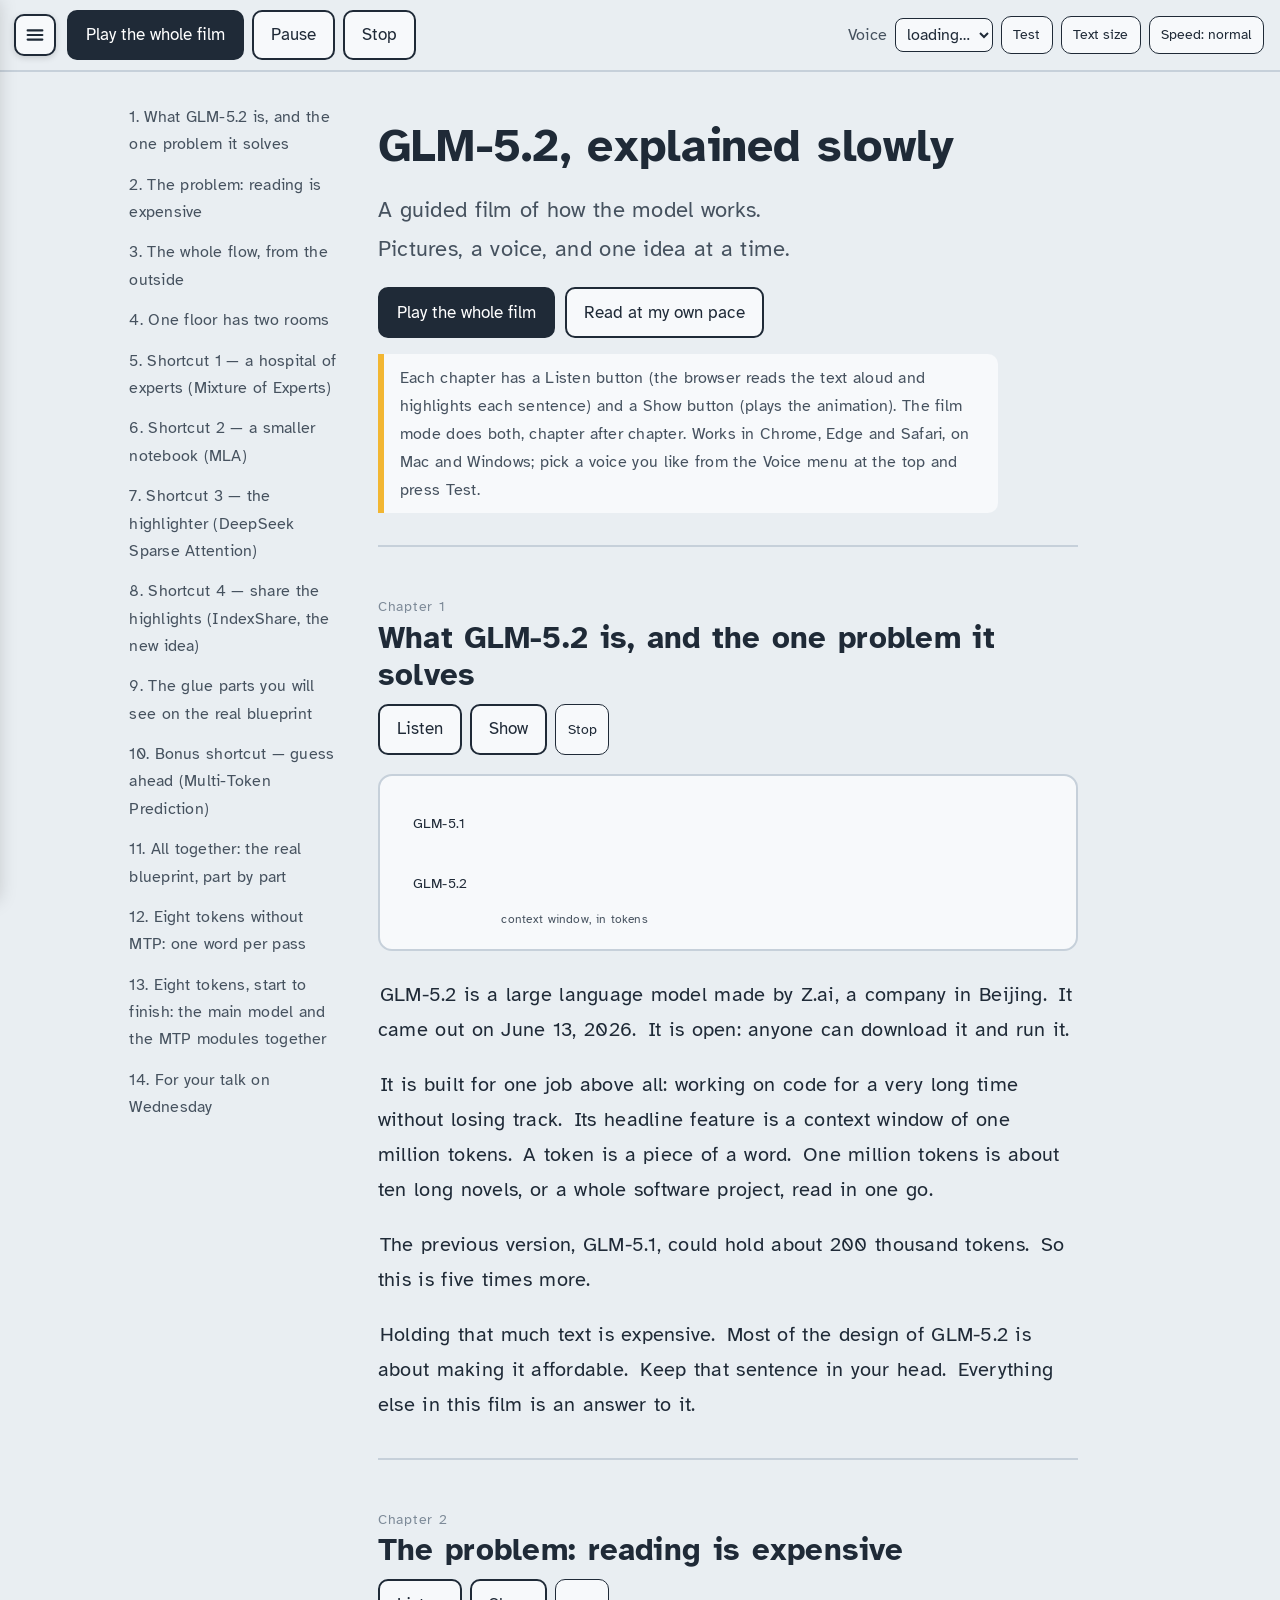
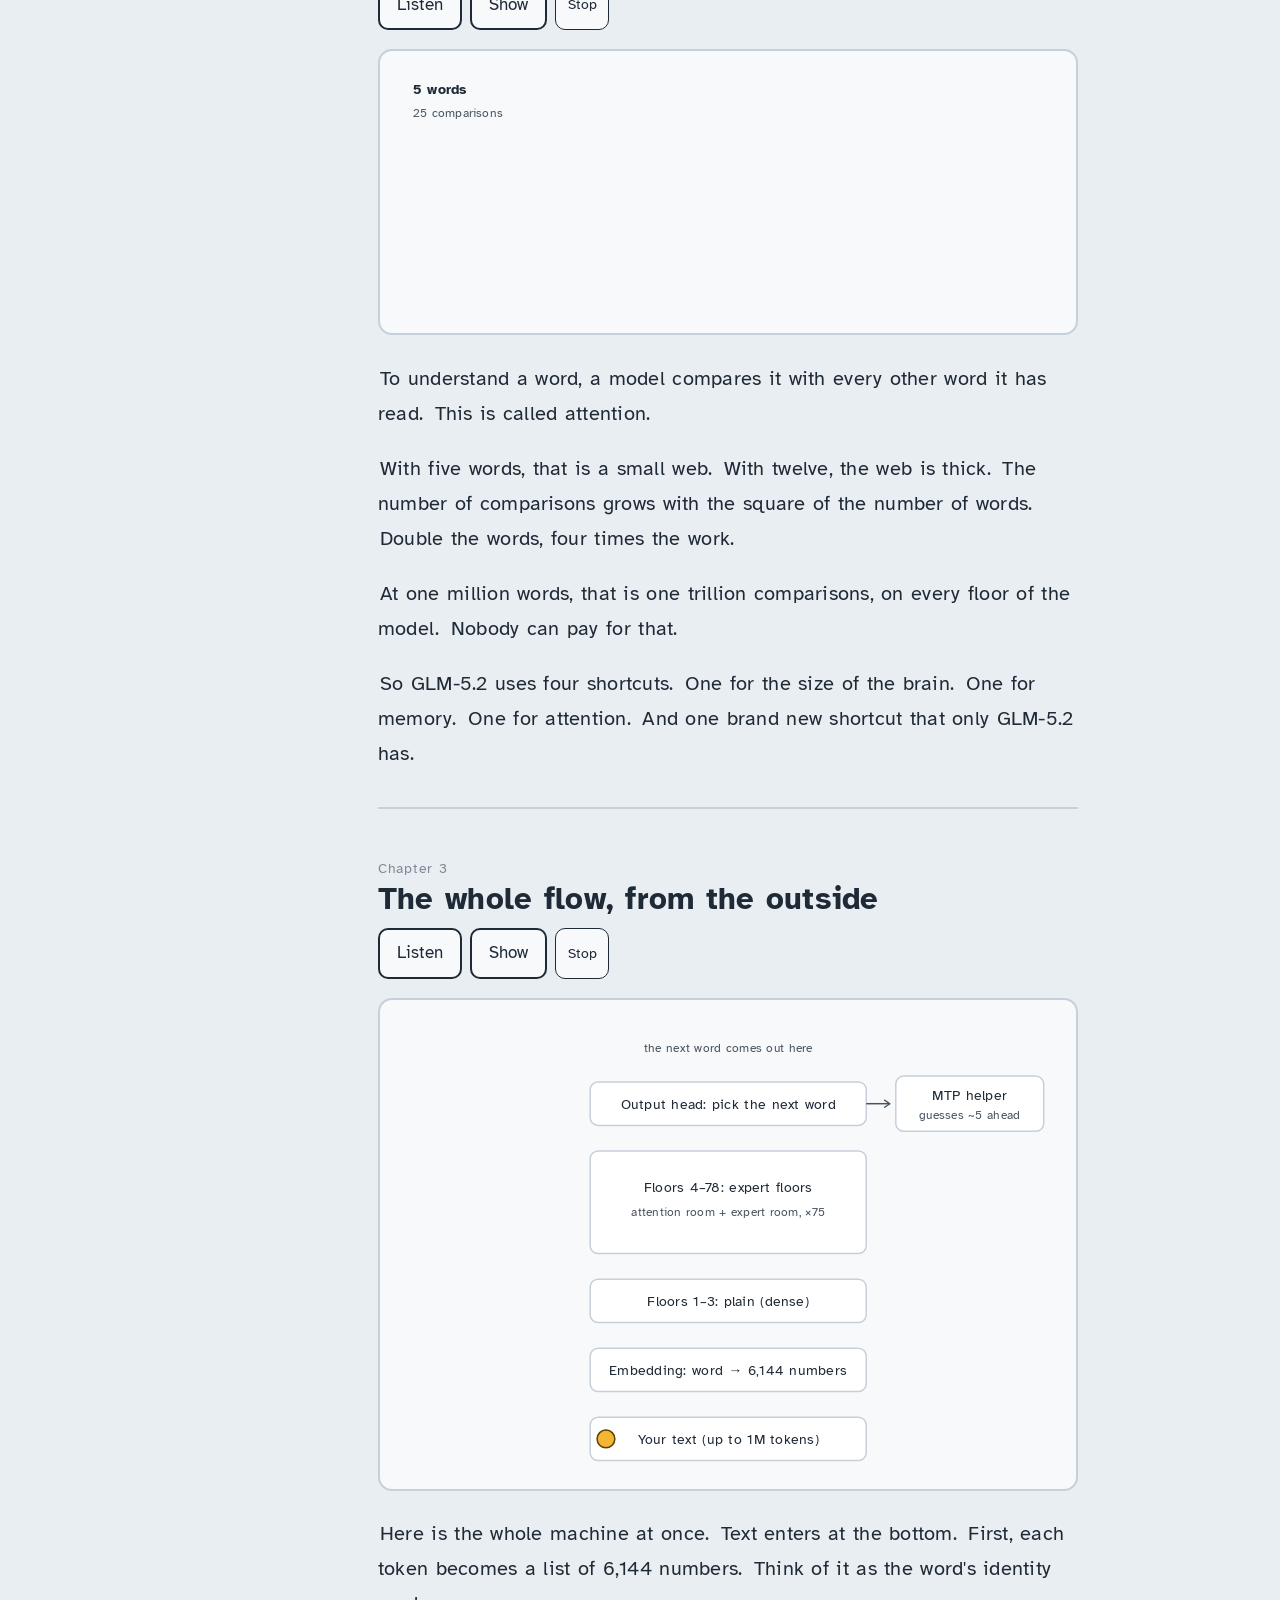
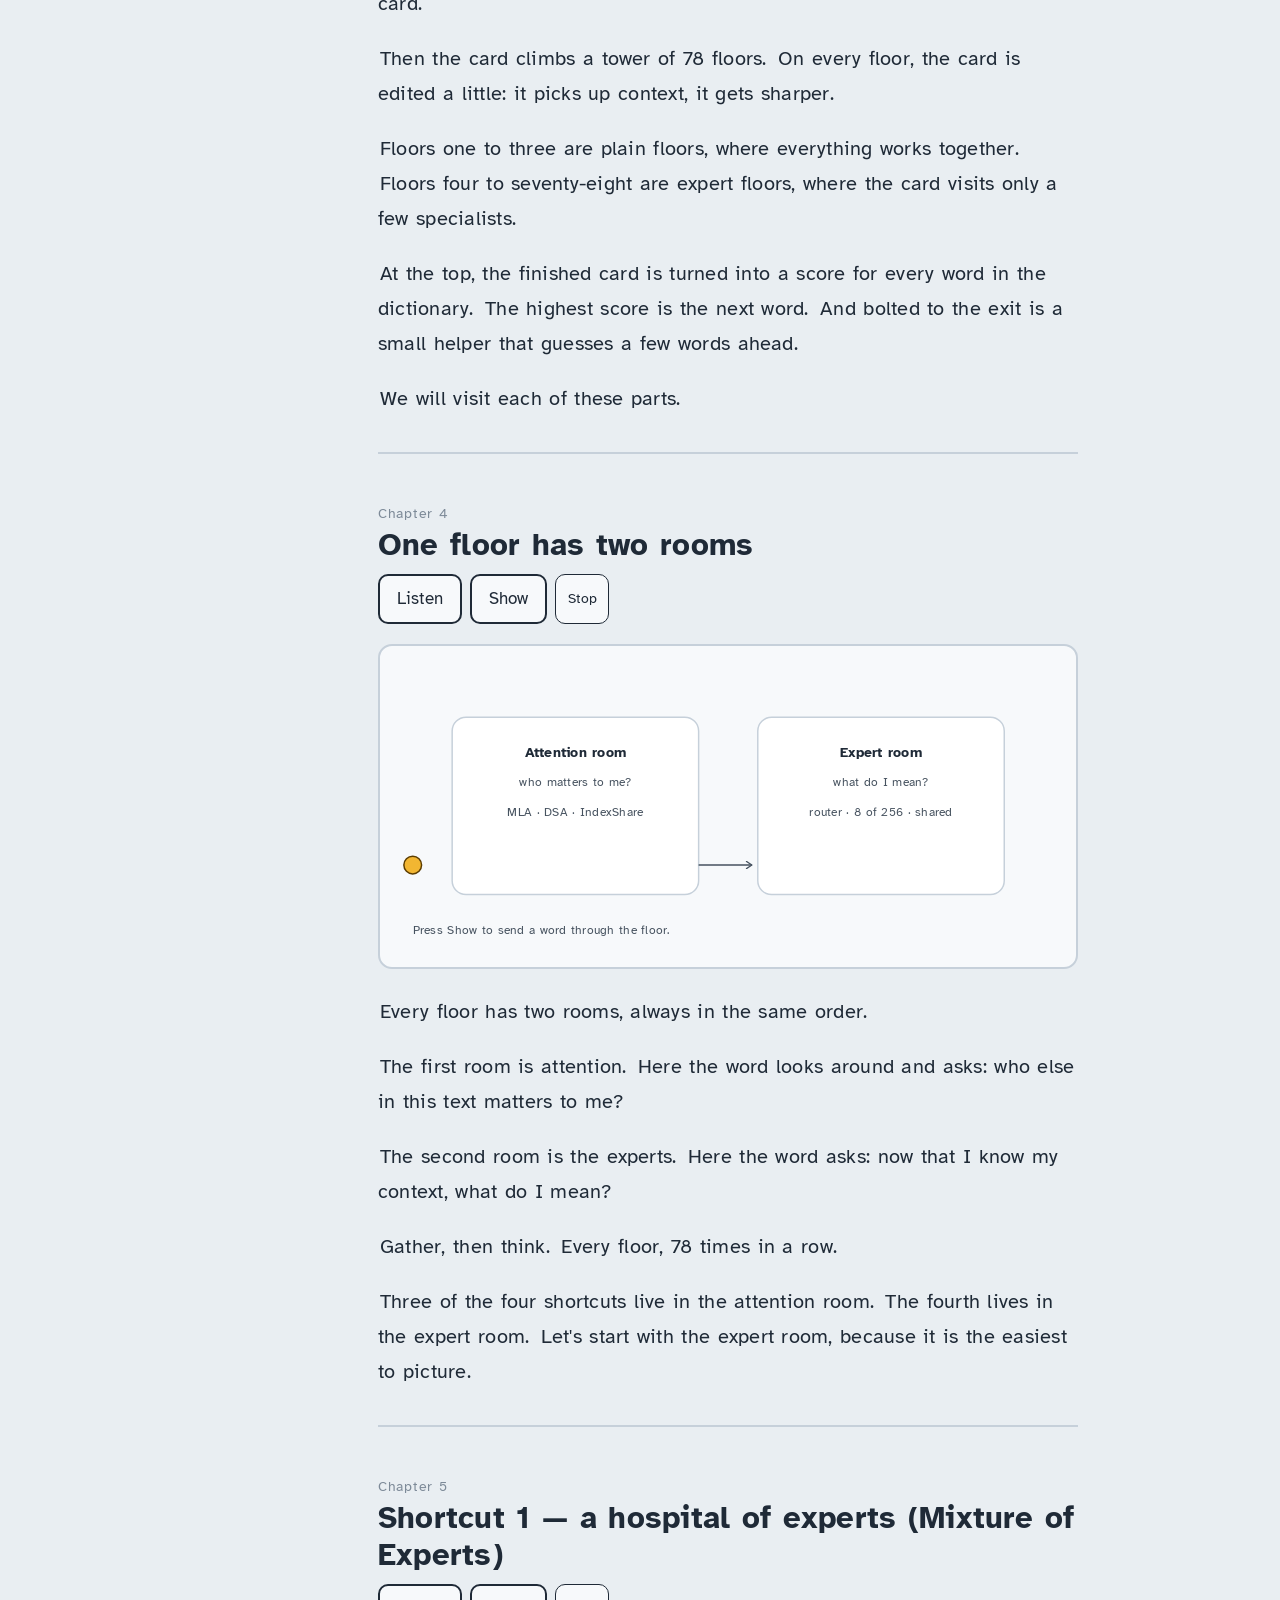
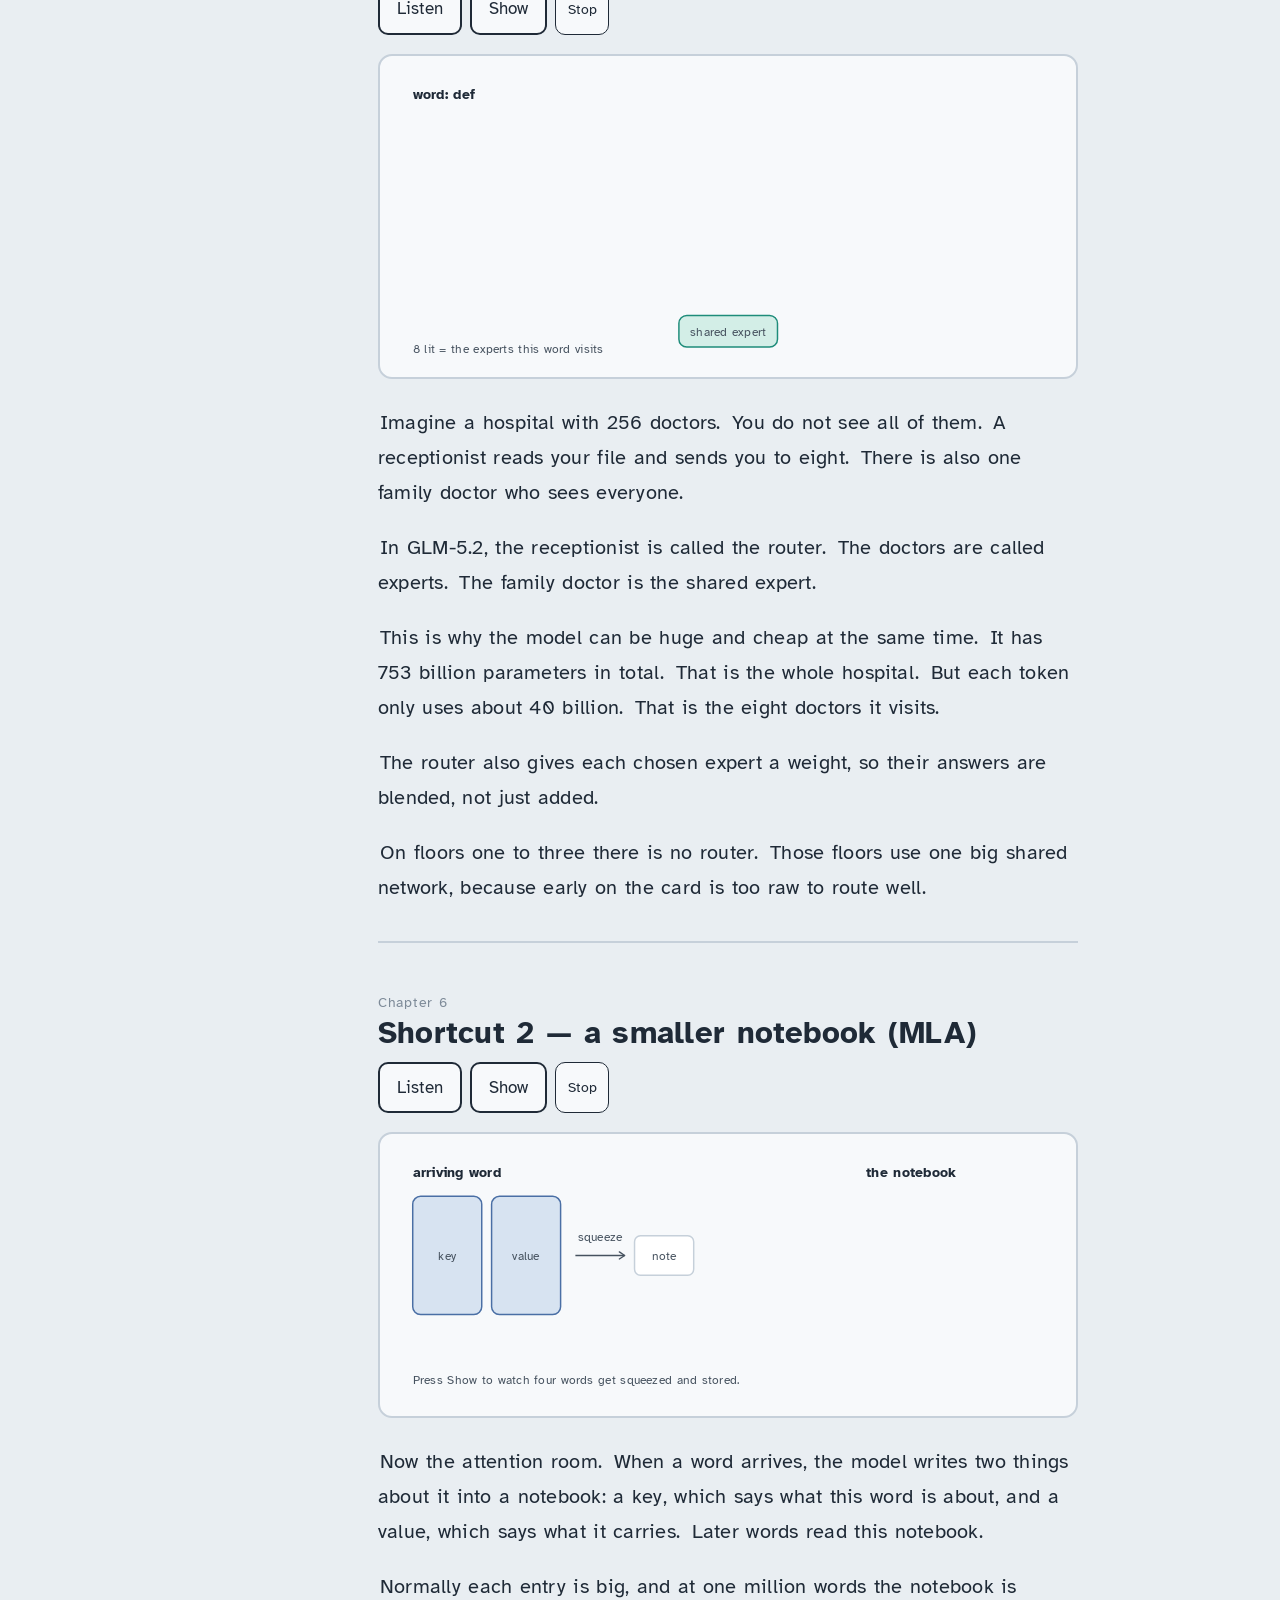
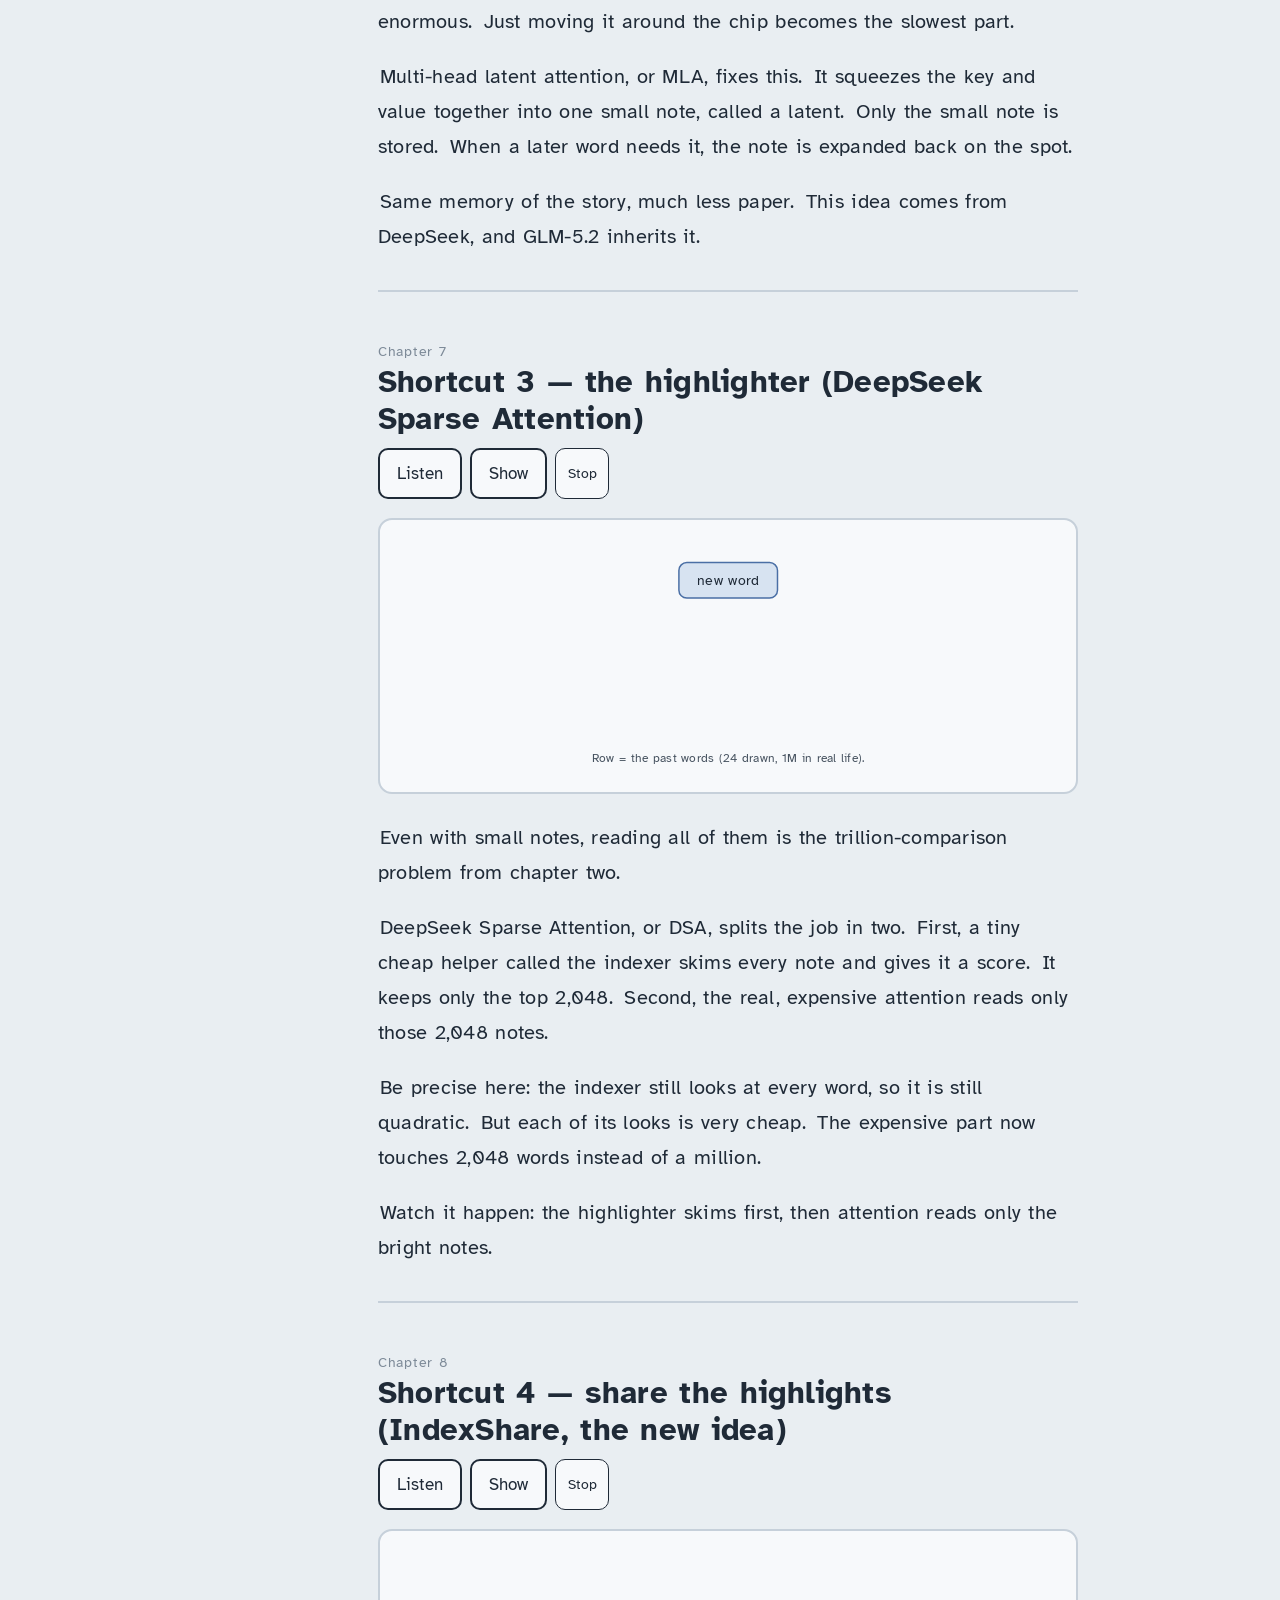
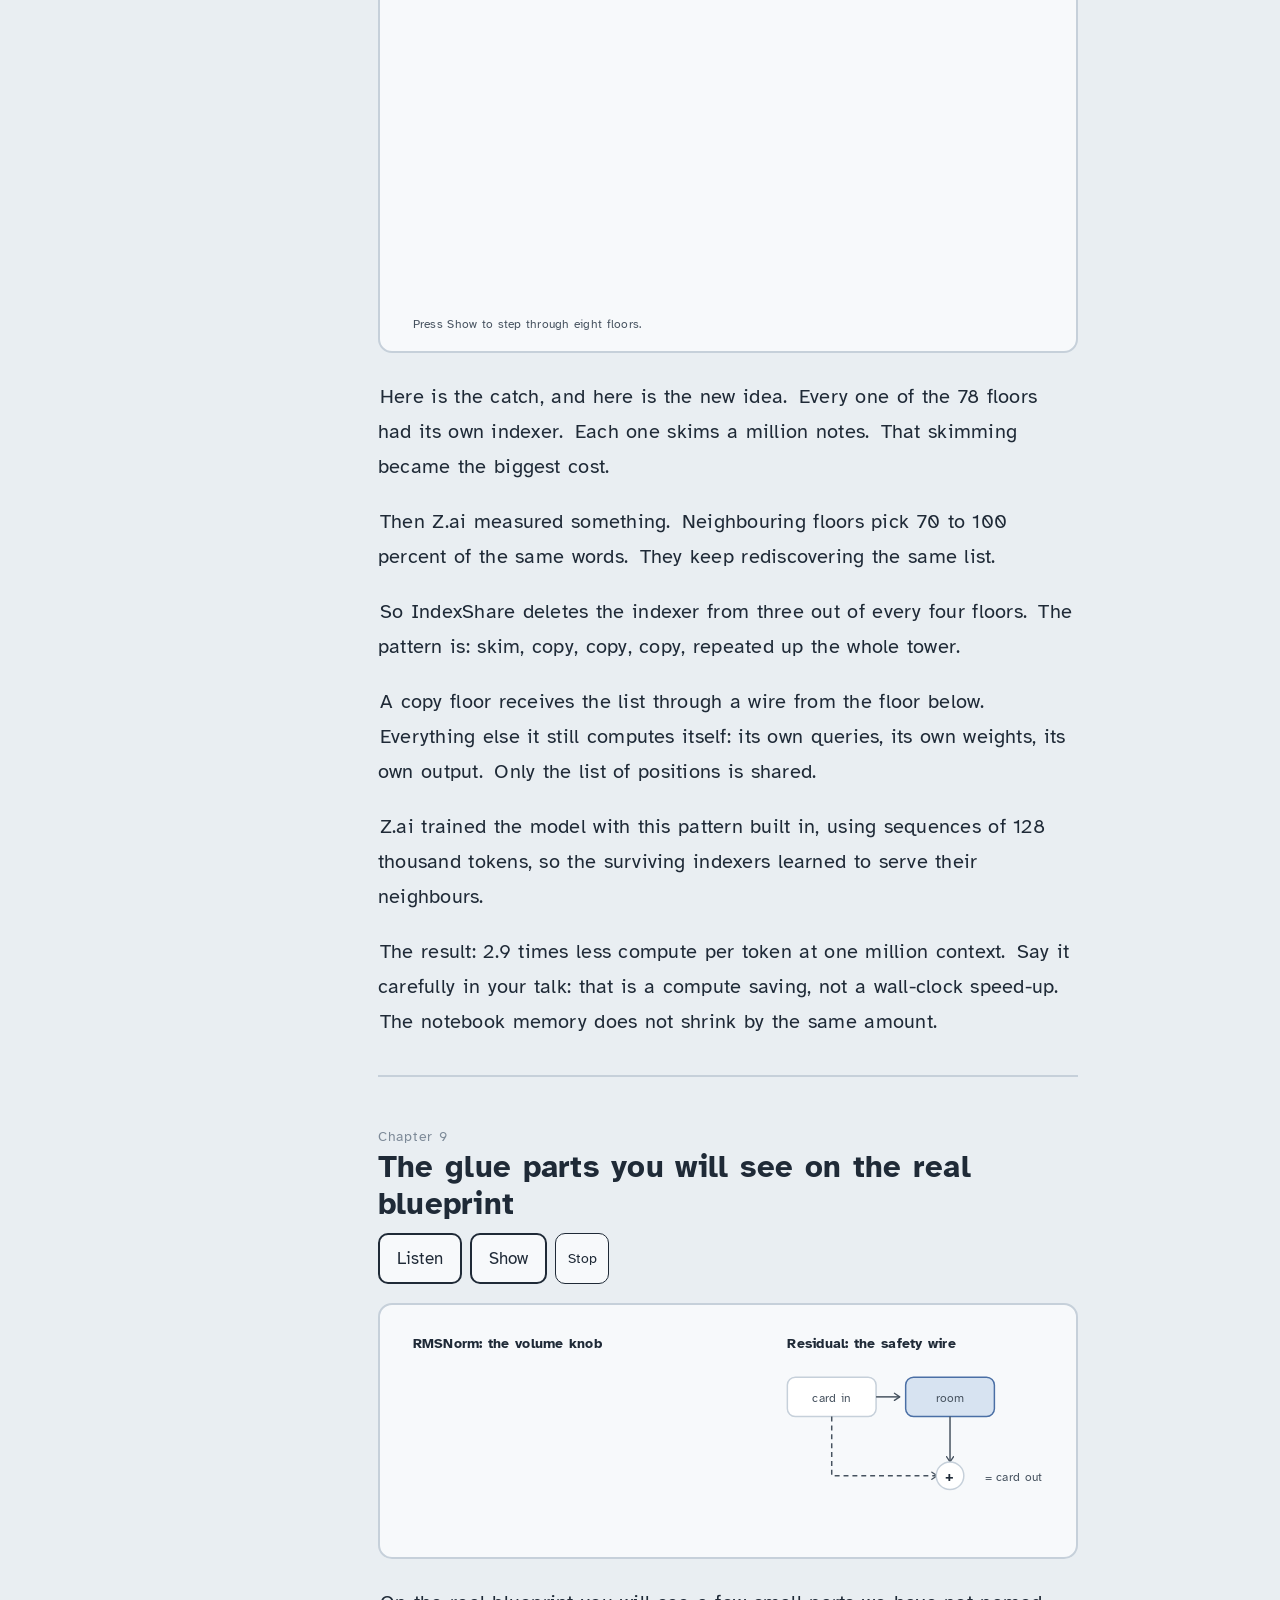
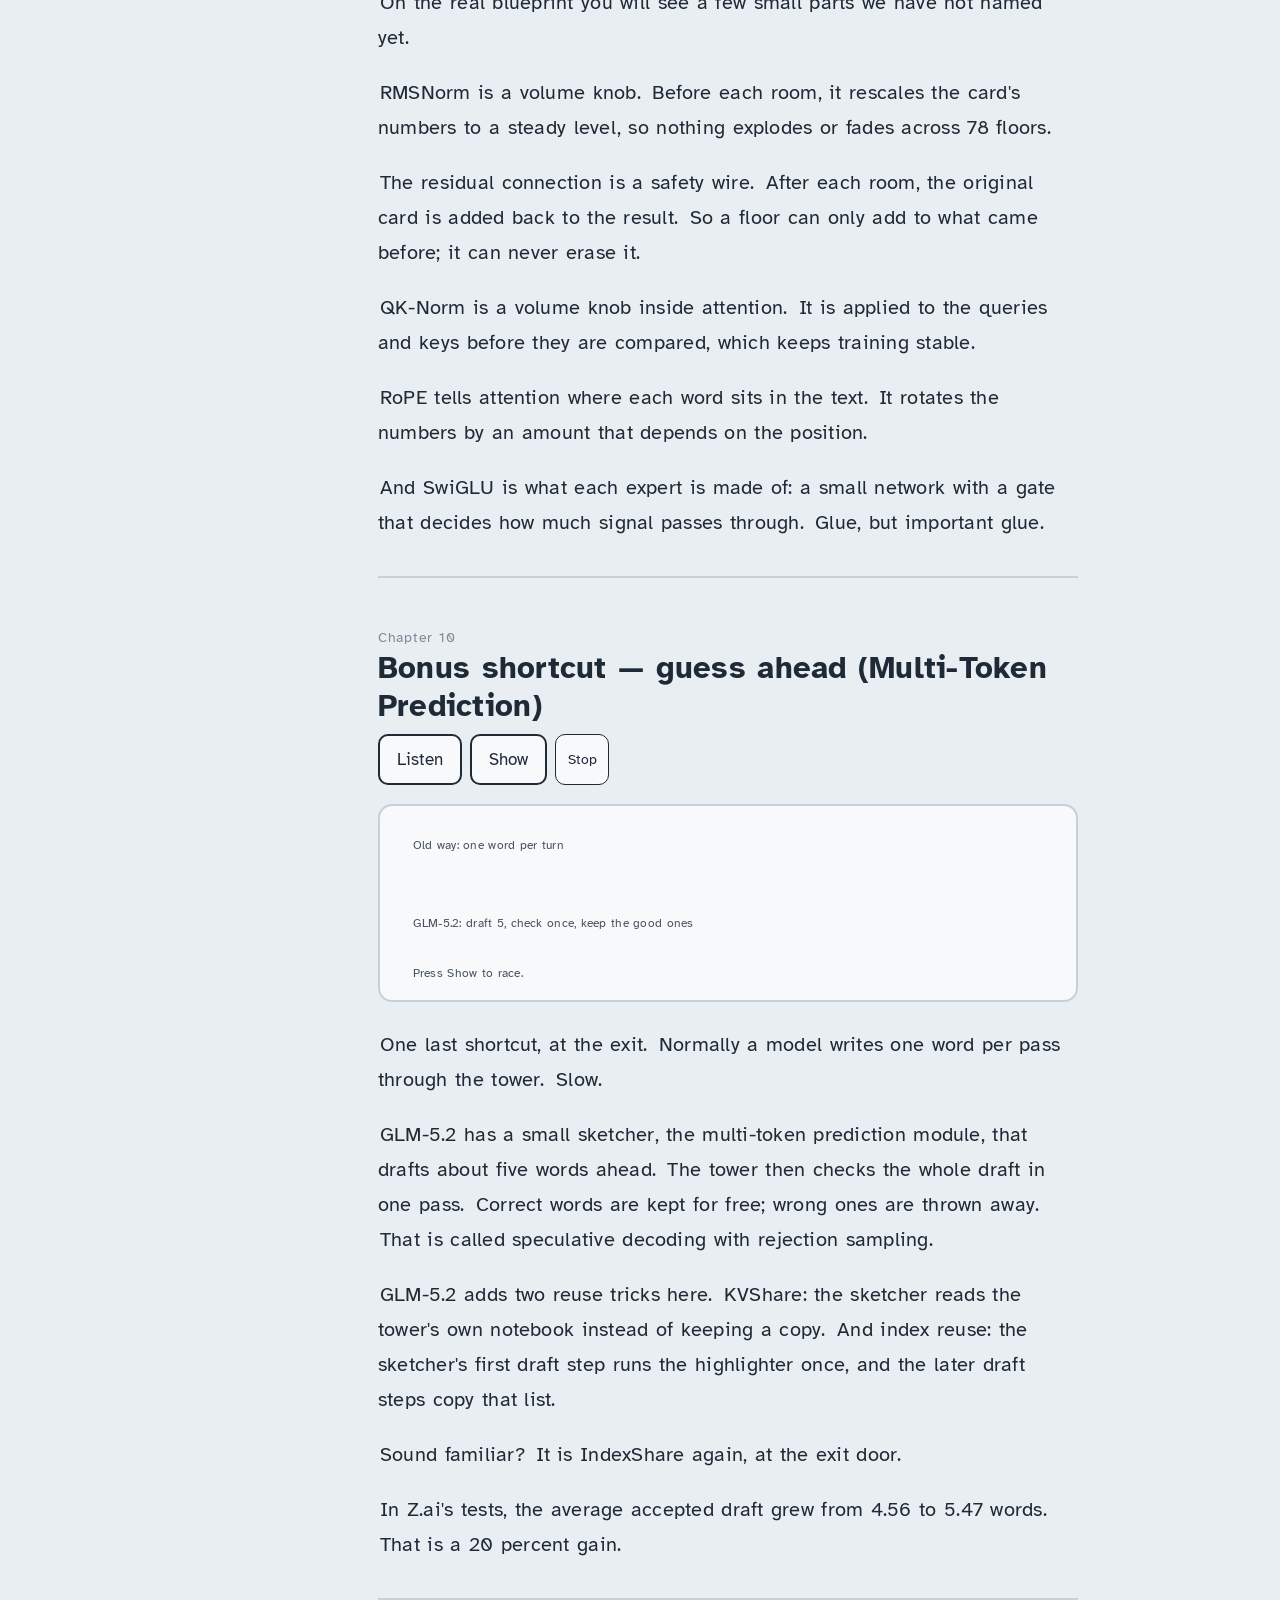
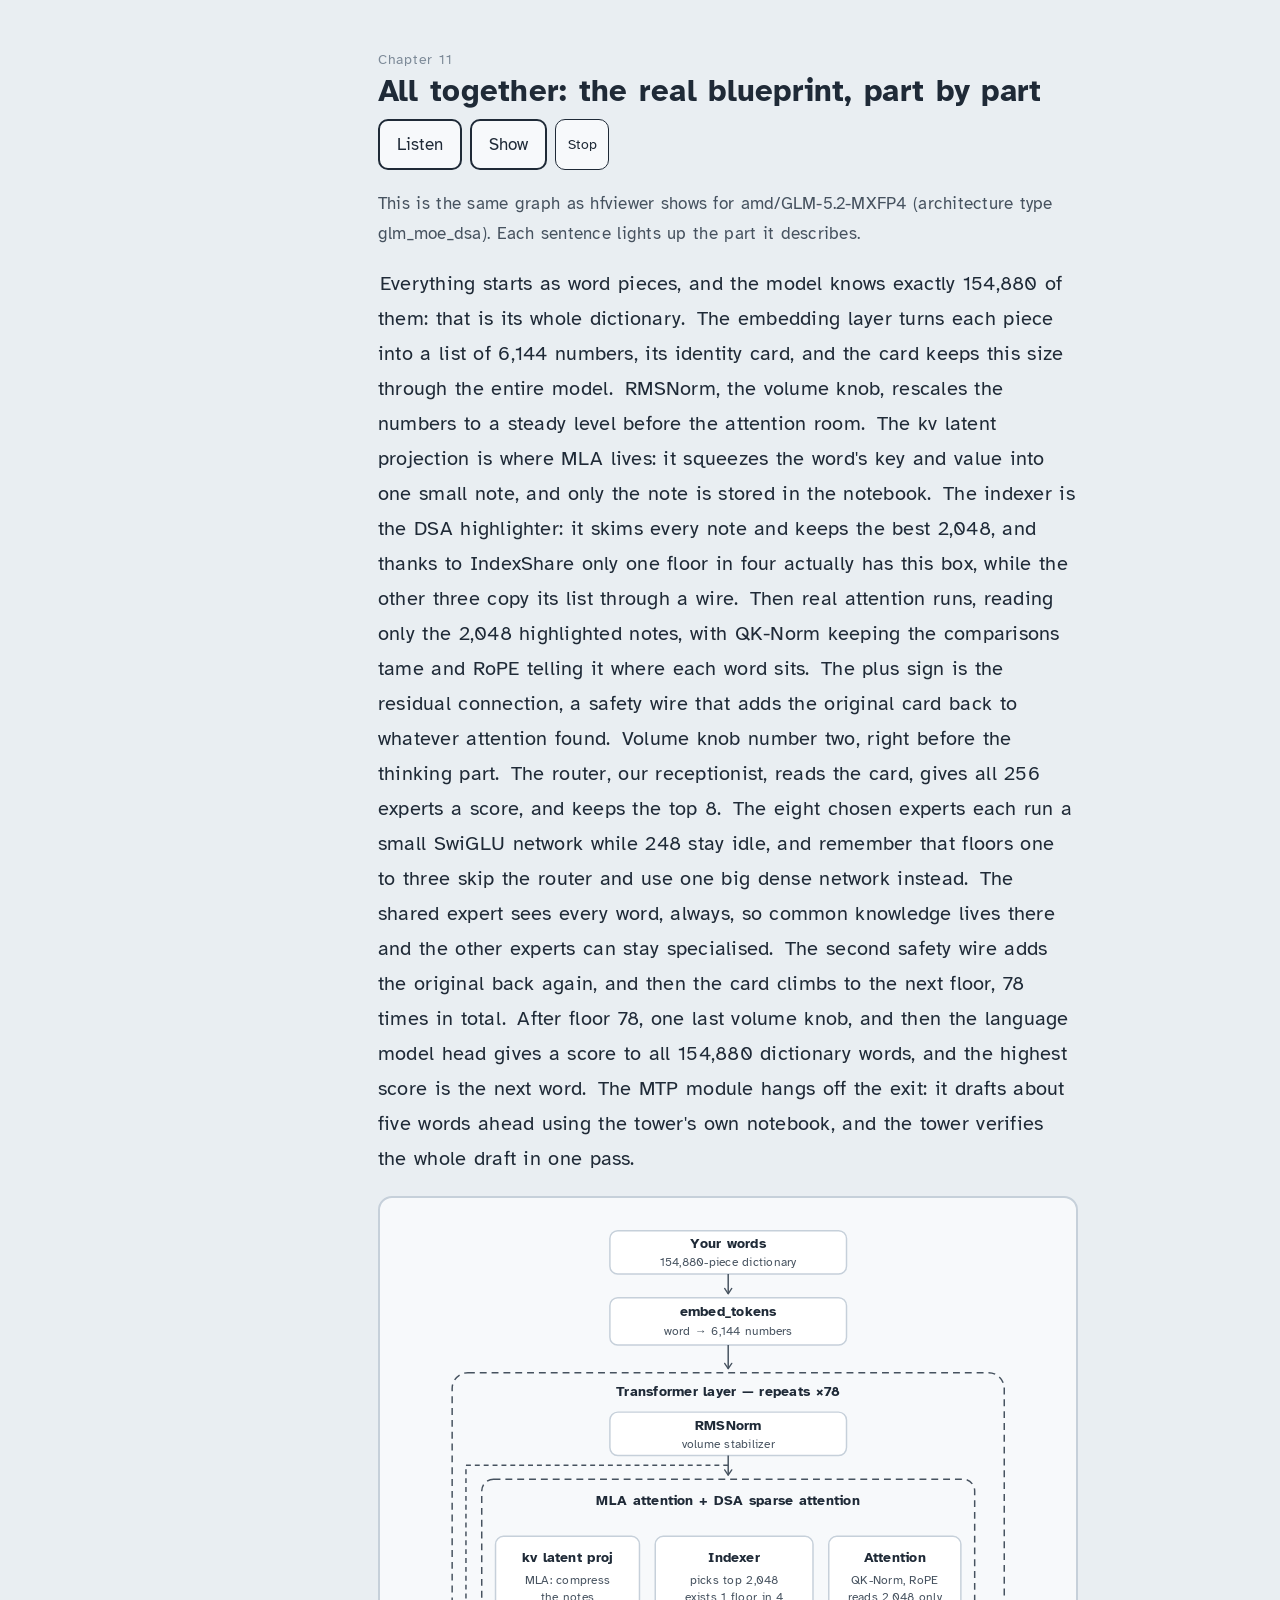
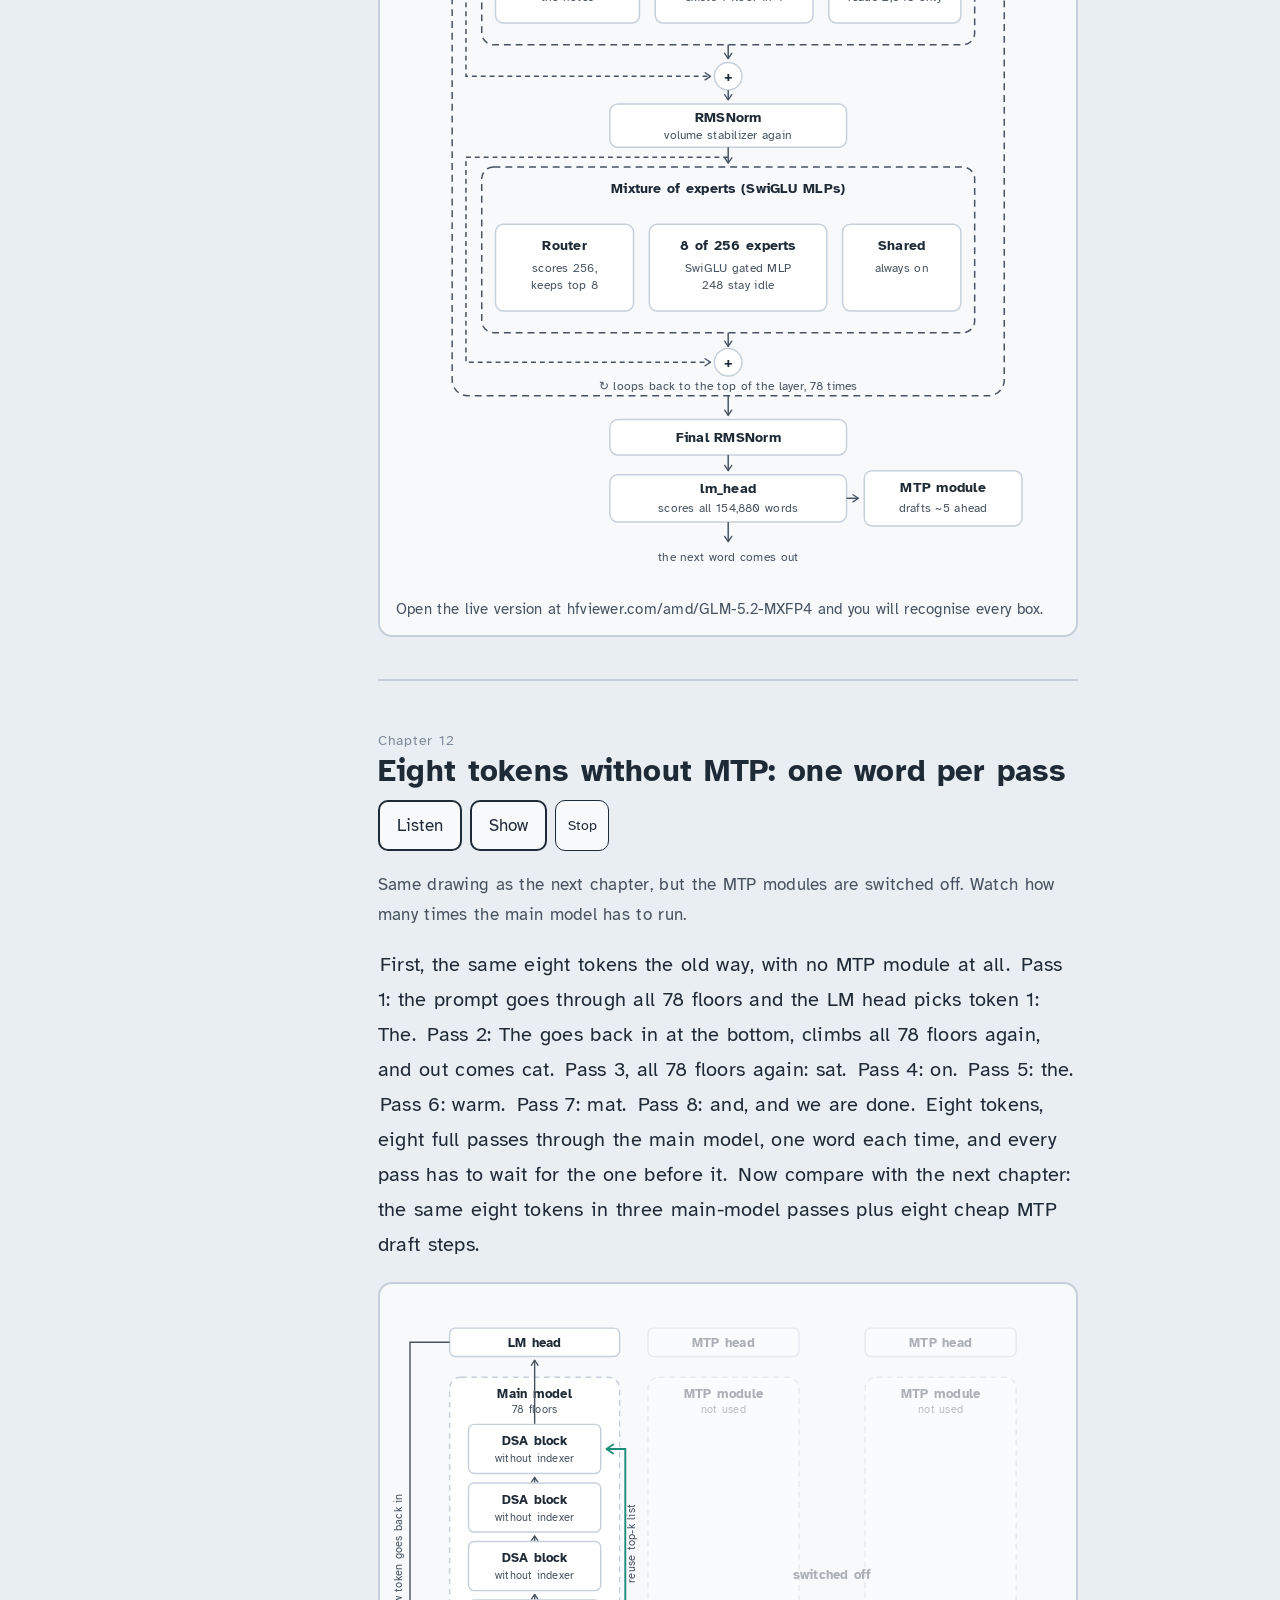
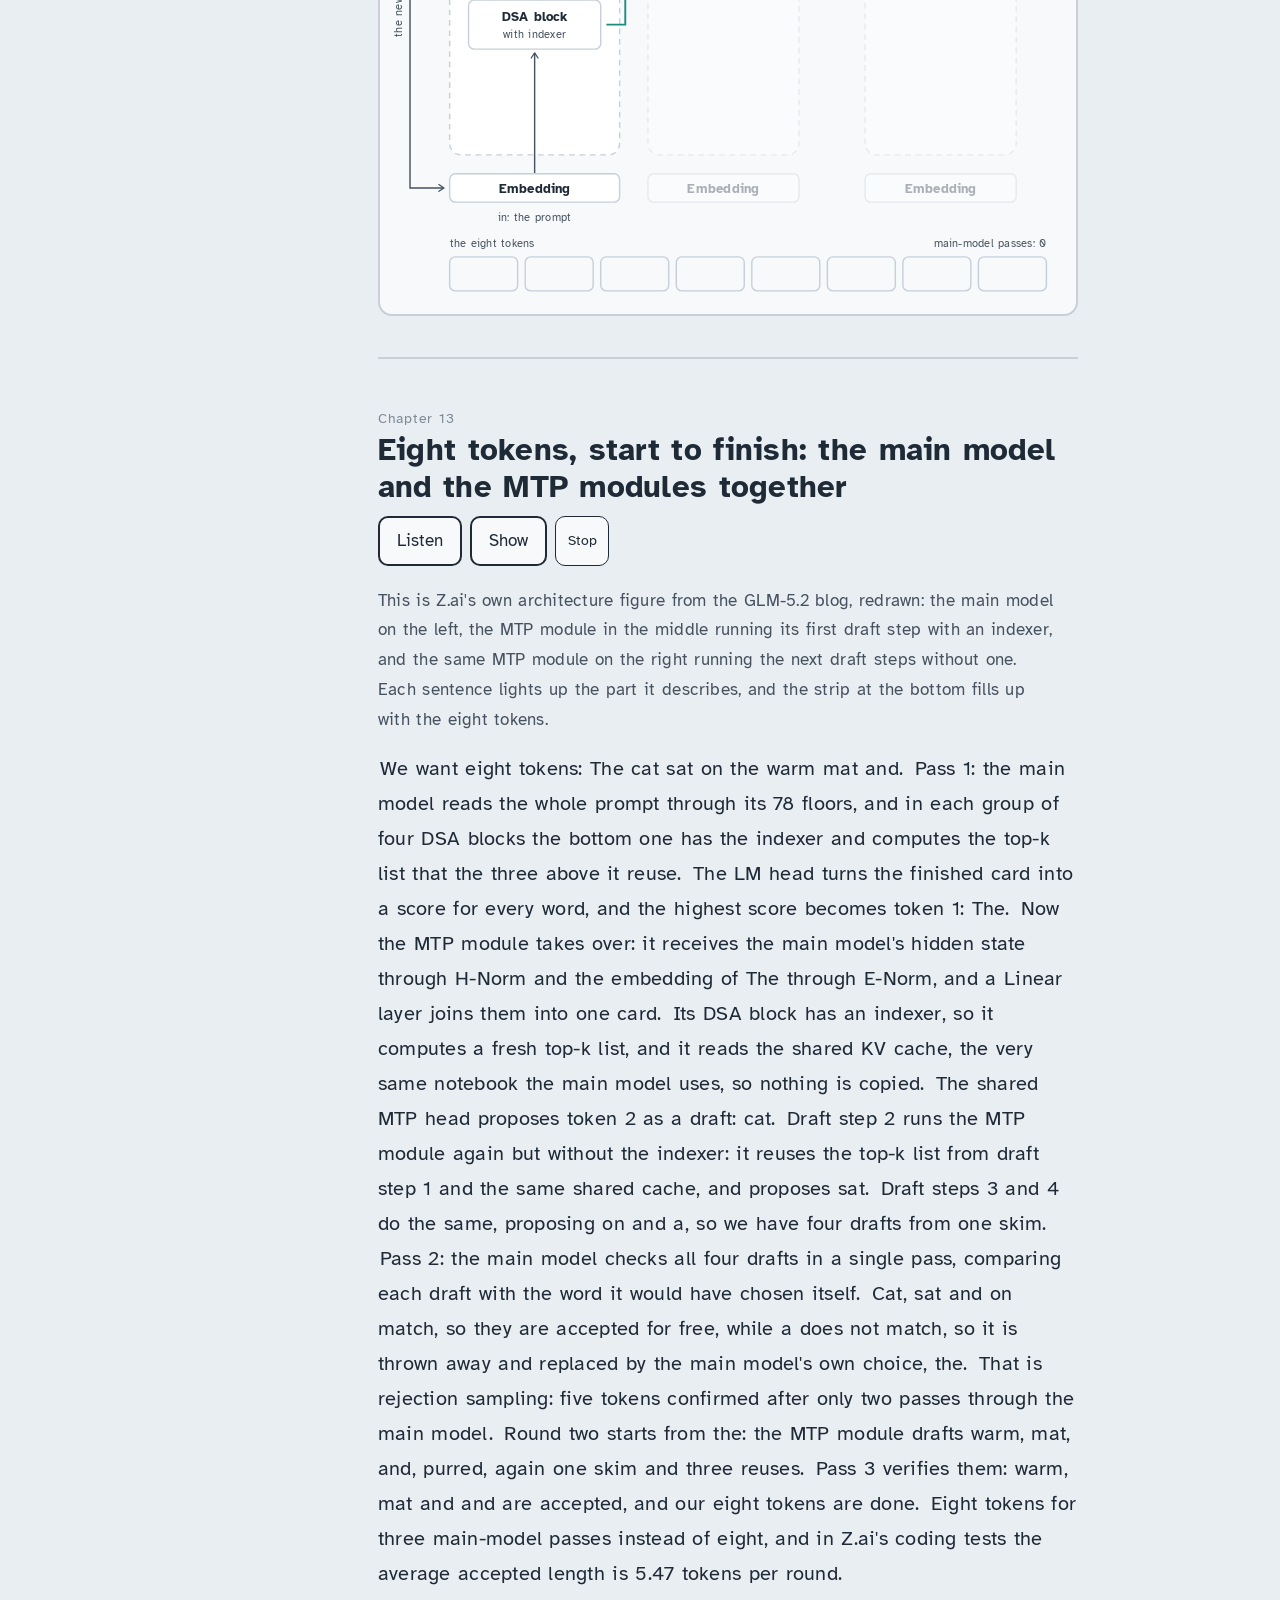
==== commit 66b46fb8: "Prefill/decode chapter, phase labels, two-pane optimization map" ====
--- a/index.html
+++ b/index.html
@@ -4,29 +4,7 @@
 <meta charset="utf-8">
 <meta name="viewport" content="width=device-width, initial-scale=1">
 <title>GLM-5.2 home — explained slowly, a guided film</title>
-<style>
-/* Shared side-panel navigation for the GLM-5.2 site */
-.gnav-btn{position:fixed;top:14px;left:14px;z-index:1000;width:42px;height:42px;border-radius:10px;border:2px solid #1F2A37;background:#F7F9FB;color:#1F2A37;cursor:pointer;display:flex;align-items:center;justify-content:center;padding:0;box-shadow:0 2px 6px rgba(0,0,0,.15)}
-.gnav-btn:hover{background:#fff}
-.gnav-btn:focus-visible{outline:3px solid #F2B632;outline-offset:2px}
-.gnav-btn svg{width:22px;height:22px}
-.gnav-overlay{position:fixed;inset:0;background:rgba(15,23,32,.45);z-index:1001;opacity:0;pointer-events:none;transition:opacity .2s}
-.gnav-panel{position:fixed;top:0;left:0;bottom:0;width:min(320px,88vw);background:#F7F9FB;color:#1F2A37;z-index:1002;transform:translateX(-102%);transition:transform .22s ease;box-shadow:4px 0 18px rgba(0,0,0,.18);font-family:"Atkinson Hyperlegible",Verdana,"Segoe UI",sans-serif;font-size:17px;line-height:1.5;display:flex;flex-direction:column}
-.gnav-open .gnav-panel{transform:none}
-.gnav-open .gnav-overlay{opacity:1;pointer-events:auto}
-.gnav-head{display:flex;align-items:center;justify-content:space-between;padding:16px 16px 12px;border-bottom:2px solid #C6D0DA}
-.gnav-head b{font-size:1.05em}
-.gnav-close{width:36px;height:36px;border-radius:8px;border:2px solid #1F2A37;background:#fff;cursor:pointer;font-size:20px;line-height:1}
-.gnav-list{list-style:none;margin:0;padding:10px}
-.gnav-list li{margin:4px 0}
-.gnav-list a{display:block;padding:12px 14px;border-radius:10px;color:#1F2A37;text-decoration:none;border-left:5px solid transparent}
-.gnav-list a:hover{background:#fff}
-.gnav-list a.now{background:#FBE6B3;border-left-color:#F2B632;color:#5C3D00}
-.gnav-list small{display:block;font-size:.78em;color:#46525F}
-.gnav-foot{margin-top:auto;padding:12px 16px 16px;font-size:.78em;color:#46525F;border-top:2px solid #C6D0DA}
-.gnav-foot a{color:#4A6FA5}
-
-</style>
+<link rel="stylesheet" href="nav.css">
 <link rel="preconnect" href="https://fonts.googleapis.com">
 <link href="https://fonts.googleapis.com/css2?family=Atkinson+Hyperlegible:ital,wght@0,400;0,700;1,400&display=swap" rel="stylesheet">
 <style>
@@ -413,56 +391,13 @@
 
 
 
-
-<section class="ch" id="chpd" data-anim="chpd">
-  <div class="num">Chapter 11b</div>
-  <h2>Prefill and decode: the same tower, used two ways</h2>
-  <div class="controls"><button onclick="listen('chpd')">Listen</button><button onclick="show('chpd')">Show</button><button class="small" onclick="stopAll()">Stop</button></div>
-  <p style="font-size:.85em;color:var(--ink2)">The blueprint above is the same in both phases. What changes is how many tokens climb it at once. Left: prefill. Right: decode.</p>
-  <div class="say">
-  <p>Every pass through the tower is one of two kinds: prefill or decode. Prefill happens once, at the start: all the prompt tokens climb the 78 floors together, side by side, in one big batch. On the way up, every one of them writes its sticky-note into the notebook, so after prefill the whole prompt is in memory. Only the last token's card goes to the LM head, and that gives the first output token. Prefill is heavy on arithmetic: many tokens, all 78 floors, and the indexer scoring every token against every earlier one, and this is the wait before the first word appears, called time to first token. Decode is everything after that: one new token climbs the tower alone, reads the notebook, adds one new note, and the LM head gives the next token. Decode does very little arithmetic per step, but it must read the big notebook and the expert weights every single time, so it is limited by memory speed rather than compute, and this is the time per output token. That is why the two phases get different kernels: prefill kernels work on big blocks of tokens, while decode kernels work on one token per sequence and lean on the paged notebook. In the blueprint above nothing changes between the two: same floors, same rooms, and only the shape of the batch changes, many tokens in prefill, one token in decode. Keep this in mind for the next two chapters: pass 1 is prefill, everything after it is decode, and MTP is a trick that lives only in decode.</p>
-  </div>
-  <div class="stage">
-    <svg viewBox="0 0 680 440" role="img" aria-label="Left: prefill, six prompt tokens climb the tower together and fill the notebook. Right: decode, one token climbs alone, reads the notebook and adds one note.">
-      <text x="175" y="24" text-anchor="middle" class="bold">Prefill: the prompt goes in</text>
-      <text id="pdo1" x="175" y="44" text-anchor="middle" class="small"></text>
-      <g id="pdh1"><rect class="box" x="100" y="52" width="150" height="26" rx="6"/><text x="175" y="69" text-anchor="middle" class="small">LM head</text></g>
-      <line class="arr" x1="175" y1="90" x2="175" y2="82" marker-end="url(#ah)"/>
-      <g id="pdt1"><rect class="box col" x="100" y="90" width="150" height="200" rx="10"/><text x="175" y="118" text-anchor="middle" class="bold">78 floors</text><text x="175" y="136" text-anchor="middle" class="small">many tokens at once</text></g>
-      <line class="arr" x1="175" y1="302" x2="175" y2="294" marker-end="url(#ah)"/>
-      <g id="pde1"><rect class="box" x="100" y="302" width="150" height="26" rx="6"/><text x="175" y="319" text-anchor="middle" class="small">Embedding</text></g>
-      <g id="pdtok1"><rect class="slot main" x="103" y="350" width="22" height="22" rx="4"/><rect class="slot main" x="128" y="350" width="22" height="22" rx="4"/><rect class="slot main" x="153" y="350" width="22" height="22" rx="4"/><rect class="slot main" x="178" y="350" width="22" height="22" rx="4"/><rect class="slot main" x="203" y="350" width="22" height="22" rx="4"/><rect class="slot main" x="228" y="350" width="22" height="22" rx="4"/></g>
-      <text x="175" y="390" text-anchor="middle" class="small">the prompt: 6 tokens, together</text>
-      <text x="295" y="84" text-anchor="middle" class="small">notebook</text>
-      <g id="pdn1"></g>
-      <text id="pdb1" x="175" y="412" text-anchor="middle" class="small" opacity="0">heavy arithmetic · time to first token (TTFT)</text>
-      <text id="pdk1" x="175" y="430" text-anchor="middle" class="small" opacity="0">prefill kernels: big blocks of tokens</text>
-
-      <text x="505" y="24" text-anchor="middle" class="bold">Decode: one token at a time</text>
-      <text id="pdo2" x="505" y="44" text-anchor="middle" class="small"></text>
-      <g id="pdh2"><rect class="box" x="430" y="52" width="150" height="26" rx="6"/><text x="505" y="69" text-anchor="middle" class="small">LM head</text></g>
-      <line class="arr" x1="505" y1="90" x2="505" y2="82" marker-end="url(#ah)"/>
-      <g id="pdt2"><rect class="box col" x="430" y="90" width="150" height="200" rx="10"/><text x="505" y="118" text-anchor="middle" class="bold">78 floors</text><text x="505" y="136" text-anchor="middle" class="small">one token per sequence</text></g>
-      <line class="arr" x1="505" y1="302" x2="505" y2="294" marker-end="url(#ah)"/>
-      <g id="pde2"><rect class="box" x="430" y="302" width="150" height="26" rx="6"/><text x="505" y="319" text-anchor="middle" class="small">Embedding</text></g>
-      <g id="pdtok2"><rect class="slot ok" x="494" y="350" width="22" height="22" rx="4"/></g>
-      <text x="505" y="390" text-anchor="middle" class="small">the new token, alone</text>
-      <text x="625" y="84" text-anchor="middle" class="small">notebook</text>
-      <g id="pdarr2"></g>
-      <g id="pdn2"></g>
-      <text id="pdb2" x="505" y="412" text-anchor="middle" class="small" opacity="0">memory-bound · time per output token (TPOT)</text>
-      <text id="pdk2" x="505" y="430" text-anchor="middle" class="small" opacity="0">decode kernels: one token, paged notebook</text>
-    </svg>
-  </div>
-</section>
-
 <section class="ch" id="chnm" data-anim="chnm">
   <div class="num">Chapter 12</div>
   <h2>Eight tokens without MTP: one word per pass</h2>
   <div class="controls"><button onclick="listen('chnm')">Listen</button><button onclick="show('chnm')">Show</button><button class="small" onclick="stopAll()">Stop</button></div>
   <p style="font-size:.85em;color:var(--ink2)">Same drawing as the next chapter, but the MTP modules are switched off. Watch how many times the main model has to run.</p>
   <div class="say">
-  <p>First, the same eight tokens the old way, with no MTP module at all. Pass 1 is the prefill: the whole prompt goes through all 78 floors together, and the LM head picks token 1: The. Pass 2 is the first decode step: The goes back in at the bottom, climbs all 78 floors alone, reads the notebook, and out comes cat. Pass 3, another decode step, all 78 floors again: sat. Pass 4: on. Pass 5: the. Pass 6: warm. Pass 7: mat. Pass 8: and, and we are done. Eight tokens: one prefill pass and seven decode passes, one word each time, and every pass has to wait for the one before it. Now compare with the next chapter: the same eight tokens in one prefill pass and two decode passes, plus eight cheap MTP draft steps.</p>
+  <p>First, the same eight tokens the old way, with no MTP module at all. Pass 1: the prompt goes through all 78 floors and the LM head picks token 1: The. Pass 2: The goes back in at the bottom, climbs all 78 floors again, and out comes cat. Pass 3, all 78 floors again: sat. Pass 4: on. Pass 5: the. Pass 6: warm. Pass 7: mat. Pass 8: and, and we are done. Eight tokens, eight full passes through the main model, one word each time, and every pass has to wait for the one before it. Now compare with the next chapter: the same eight tokens in three main-model passes plus eight cheap MTP draft steps.</p>
   </div>
   <div class="stage">
     <svg viewBox="-30 0 710 640" role="img" aria-label="Main model alone generating eight tokens one per pass, with the MTP modules greyed out, and a strip of eight token slots filling one at a time">
@@ -497,7 +432,6 @@
 
       <text x="30" y="584" class="small">the eight tokens</text>
       <text id="nmcount" x="662" y="584" text-anchor="end" class="small">main-model passes: 0</text>
-      <text id="nmphase" x="340" y="584" text-anchor="middle" class="bold"></text>
       <g id="nmstrip"></g>
     </svg>
   </div>
@@ -509,7 +443,7 @@
   <div class="controls"><button onclick="listen('ch12')">Listen</button><button onclick="show('ch12')">Show</button><button class="small" onclick="stopAll()">Stop</button></div>
   <p style="font-size:.85em;color:var(--ink2)">This is Z.ai's own architecture figure from the GLM-5.2 blog, redrawn: the main model on the left, the MTP module in the middle running its first draft step with an indexer, and the same MTP module on the right running the next draft steps without one. Each sentence lights up the part it describes, and the strip at the bottom fills up with the eight tokens.</p>
   <div class="say">
-  <p>We want eight tokens: The cat sat on the warm mat and. Pass 1 is the prefill: the main model reads the whole prompt through its 78 floors at once, and in each group of four DSA blocks the bottom one has the indexer and computes the top-k list that the three above it reuse. The LM head turns the finished card into a score for every word, and the highest score becomes token 1: The. Now we are in decode, and the MTP module takes over: it receives the main model's hidden state through H-Norm and the embedding of The through E-Norm, and a Linear layer joins them into one card. Its DSA block has an indexer, so it computes a fresh top-k list, and it reads the shared KV cache, the very same notebook the main model uses, so nothing is copied. The shared MTP head proposes token 2 as a draft: cat. Draft step 2 runs the MTP module again but without the indexer: it reuses the top-k list from draft step 1 and the same shared cache, and proposes sat. Draft steps 3 and 4 do the same, proposing on and a, so we have four drafts from one skim. Pass 2 is a decode pass, but a wide one: the main model checks all four drafts in a single pass, comparing each draft with the word it would have chosen itself. Cat, sat and on match, so they are accepted for free, while a does not match, so it is thrown away and replaced by the main model's own choice, the. That is rejection sampling: five tokens confirmed after only two passes through the main model. Round two starts from the: the MTP module drafts warm, mat, and, purred, again one skim and three reuses. Pass 3, another wide decode pass, verifies them: warm, mat and and are accepted, and our eight tokens are done. Eight tokens for one prefill pass and two decode passes instead of one plus seven, and in Z.ai's coding tests the average accepted length is 5.47 tokens per round.</p>
+  <p>We want eight tokens: The cat sat on the warm mat and. Pass 1: the main model reads the whole prompt through its 78 floors, and in each group of four DSA blocks the bottom one has the indexer and computes the top-k list that the three above it reuse. The LM head turns the finished card into a score for every word, and the highest score becomes token 1: The. Now the MTP module takes over: it receives the main model's hidden state through H-Norm and the embedding of The through E-Norm, and a Linear layer joins them into one card. Its DSA block has an indexer, so it computes a fresh top-k list, and it reads the shared KV cache, the very same notebook the main model uses, so nothing is copied. The shared MTP head proposes token 2 as a draft: cat. Draft step 2 runs the MTP module again but without the indexer: it reuses the top-k list from draft step 1 and the same shared cache, and proposes sat. Draft steps 3 and 4 do the same, proposing on and a, so we have four drafts from one skim. Pass 2: the main model checks all four drafts in a single pass, comparing each draft with the word it would have chosen itself. Cat, sat and on match, so they are accepted for free, while a does not match, so it is thrown away and replaced by the main model's own choice, the. That is rejection sampling: five tokens confirmed after only two passes through the main model. Round two starts from the: the MTP module drafts warm, mat, and, purred, again one skim and three reuses. Pass 3 verifies them: warm, mat and and are accepted, and our eight tokens are done. Eight tokens for three main-model passes instead of eight, and in Z.ai's coding tests the average accepted length is 5.47 tokens per round.</p>
   </div>
   <div class="stage">
     <svg viewBox="0 0 680 640" role="img" aria-label="Main model beside two MTP module steps, with reuse of the top-k list and a shared KV cache, and a strip of eight token slots that fill in as the animation proceeds">
@@ -572,7 +506,6 @@
 
       <text x="30" y="584" class="small">the eight tokens</text>
       <text id="c12count" x="662" y="584" text-anchor="end" class="small">main-model passes: 0 · MTP draft steps: 0</text>
-      <text id="c12phase" x="340" y="584" text-anchor="middle" class="bold"></text>
       <g id="c12strip"></g>
     </svg>
   </div>
@@ -642,7 +575,7 @@
     p.innerHTML=parts.map(s=>'<span class="s">'+esc(s)+'</span>').join(' ');
   });
   const stage=$('.stage',sec), say=$('.say',sec);
-  const synced=['ch11','ch12','chnm','chpd'];
+  const synced=['ch11','ch12','chnm'];
   if(stage&&say&&!synced.includes(sec.id)){sec.insertBefore(stage,say);stage.classList.add('pin');}
   if(synced.includes(sec.id)){const live=document.createElement('div');live.className='live';live.id=sec.id+'live';stage.insertBefore(live,stage.firstChild);}
 });
@@ -682,7 +615,7 @@
     let i=0;
     function mark(k){spans.forEach((s,j)=>{s.classList.toggle('on',j===k);s.classList.toggle('did',j<k);});
       const sp=spans[k];const r=sp.getBoundingClientRect();
-      if(!['ch11','ch12','chnm','chpd'].includes(sec.id)&&(r.top<120||r.bottom>window.innerHeight-40))sp.scrollIntoView({behavior:'smooth',block:'center'});
+      if(!['ch11','ch12','chnm'].includes(sec.id)&&(r.top<120||r.bottom>window.innerHeight-40))sp.scrollIntoView({behavior:'smooth',block:'center'});
       if(onSentence)onSentence(k,sp.textContent);}
     function next(){ if(my!==RUN){return resolve();} if(i>=spans.length){spans.forEach(s=>s.classList.remove('on'));return resolve();}
       mark(i); const text=spans[i].textContent; i++;
@@ -806,8 +739,6 @@
   c12wires.forEach(id=>{const w=$('#'+id);if(w)w.classList.toggle('wlit',!!(st.w&&st.w.includes(id)));});
   st.strip.forEach((s,i)=>{const r=$('#c12s'+i),t=$('#c12t'+i);r.setAttribute('class','slot'+(s?' '+s:''));t.textContent=s?c12words[i]:'';});
   $('#c12count').textContent='main-model passes: '+st.pass+' · MTP draft steps: '+st.mtp;
-  const ph=['','phase: PREFILL','phase: PREFILL → token 1','phase: DECODE (MTP drafting)','phase: DECODE (MTP drafting)','phase: DECODE (MTP drafting)','phase: DECODE (MTP drafting)','phase: DECODE (MTP drafting)','phase: DECODE (wide verify pass)','phase: DECODE (wide verify pass)','phase: DECODE','phase: DECODE (MTP drafting)','phase: DECODE (wide verify pass)','1 prefill + 2 decode passes'];
-  $('#c12phase').textContent=ph[Math.min(k,ph.length-1)];
   ['c12o_m','c12o_p1','c12o_p2'].forEach((id,i)=>{$('#'+id).textContent=st.o[i];});
   ['c12i_m','c12i_p1','c12i_p2'].forEach((id,i)=>{$('#'+id).textContent=st.i[i];});
   const live=$('#ch12live'); if(live)live.textContent=(text||'');
@@ -825,7 +756,6 @@
   const loop=$('#nmloop'); if(loop)loop.classList.toggle('wlit',k>=2&&k<=8);
   for(let i=0;i<8;i++){const done=i<pass;$('#nms'+i).setAttribute('class','slot'+(done?' main':''));$('#nmt'+i).textContent=done?nmwords[i]:'';}
   $('#nmcount').textContent='main-model passes: '+pass+(k>8?' — one word each':'');
-  $('#nmphase').textContent=k===1?'phase: PREFILL':(running?('phase: DECODE step '+(k-1)):(k>8?'1 prefill + 7 decode':''));
   $('#nmo_m').textContent=running?('out: '+nmwords[k-1]):(k>8?'8 tokens, 8 passes':'');
   $('#nmi_m').textContent=k===1?'in: the prompt':(running?('in: '+nmwords[k-2]):(k>8?'':'in: the prompt'));
   const live=$('#chnmlive'); if(live)live.textContent=(text||'');
@@ -834,32 +764,7 @@
 A.chnm=function(){ const my=RUN; const spans=$$('#chnm .say .s'); let k=0;
   (function step(){ if(my!==RUN)return; if(k>=spans.length)return; spans.forEach((s,j)=>{s.classList.toggle('on',j===k);s.classList.toggle('did',j<k);}); nmstep(k,spans[k].textContent); k++; later(step,k<=1?4200:3000); })();
 };
-
-/* ---- chapter 11b: prefill and decode ---- */
-(function(){ let h1='',h2=''; for(let i=0;i<8;i++){h1+='<rect id="pdn1_'+i+'" class="slot" x="272" y="'+(90+i*26)+'" width="46" height="20" rx="4"/>'; h2+='<rect id="pdn2_'+i+'" class="slot" x="602" y="'+(90+i*26)+'" width="46" height="20" rx="4"/>';} const a=$('#pdn1'),b=$('#pdn2'); if(a)a.innerHTML=h1; if(b)b.innerHTML=h2; })();
-let pdUp1=false,pdUp2=false;
-function pdstep(k,text){
-  const litT1=(k===2||k===3||k===9), litT2=(k===6||k===9);
-  [['pdt1',litT1],['pdt2',litT2],['pdh1',k===4],['pdh2',k===6]].forEach(([id,on])=>{const b=$('#'+id+' .box');if(b)b.classList.toggle('on',on);});
-  /* prefill tokens rise once, decode token rises once */
-  if(k>=2&&!pdUp1){pdUp1=true;const g=$('#pdtok1');tween(900,p=>g.setAttribute('transform','translate(0,'+(-160*ease(p)).toFixed(1)+')'));}
-  if(k<2){pdUp1=false;$('#pdtok1').removeAttribute('transform');}
-  if(k>=6&&!pdUp2){pdUp2=true;const g=$('#pdtok2');tween(900,p=>g.setAttribute('transform','translate(0,'+(-160*ease(p)).toFixed(1)+')'));}
-  if(k<6){pdUp2=false;$('#pdtok2').removeAttribute('transform');}
-  /* notebooks */
-  for(let i=0;i<8;i++){ $('#pdn1_'+i).setAttribute('class','slot'+((k>=3&&i<6)?' ok':'')); $('#pdn2_'+i).setAttribute('class','slot'+((k>=6&&i<6)?' main':'')+((k>=6&&i===6)?' ok':'')); }
-  /* decode reads the notebook */
-  const arr=$('#pdarr2'); if(k>=6){ if(!arr.children.length){let h='';for(let i=0;i<6;i++)h+='<line x1="602" y1="'+(100+i*26)+'" x2="516" y2="200" stroke="var(--att)" stroke-width="1.5" opacity="0.7"/>';arr.innerHTML=h;} } else arr.innerHTML='';
-  $('#pdo1').textContent=k>=4?'out: The (first token)':''; $('#pdo2').textContent=k>=6?'out: cat (next token)':'';
-  $('#pdb1').setAttribute('opacity',k>=5?1:0); $('#pdb2').setAttribute('opacity',k>=7?1:0);
-  $('#pdk1').setAttribute('opacity',k>=8?1:0); $('#pdk2').setAttribute('opacity',k>=8?1:0);
-  const live=$('#chpdlive'); if(live)live.textContent=(text||'');
-  const stage=$('#chpd .stage'); if(stage){const r=stage.getBoundingClientRect(); if(r.top<60||r.bottom>window.innerHeight)stage.scrollIntoView({behavior:'smooth',block:'start'});}
-}
-A.chpd=function(){ const my=RUN; const spans=$$('#chpd .say .s'); let k=0;
-  (function step(){ if(my!==RUN)return; if(k>=spans.length)return; spans.forEach((s,j)=>{s.classList.toggle('on',j===k);s.classList.toggle('did',j<k);}); pdstep(k,spans[k].textContent); k++; later(step,4200); })();
-};
-const SYNC={ch11:c11step,ch12:c12step,chnm:nmstep,chpd:pdstep};
+const SYNC={ch11:c11step,ch12:c12step,chnm:nmstep};
 
 /* ---- controls ---- */
 let paused=false;
@@ -879,31 +784,6 @@
 window.show=show; window.listen=listen; window.stopAll=stopAll; window.playFilm=playFilm;
 })();
 </script>
-<script data-root="./" data-here="home">
-/* Shared side-panel navigation: burger button + slide-in panel. */
-(function(){
-  var sc=document.currentScript, root=(sc&&sc.dataset.root)||'./', here=(sc&&sc.dataset.here)||'';
-  var items=[
-    ['home','Home','GLM-5.2, explained slowly — the guided film',root+'index.html'],
-    ['opt','GLM – optimization','Where every vLLM and AITER PR sits in the model',root+'optimization/index.html'],
-    ['pr','PR review','The original review-prep page (pr-review)',root+'pr-review/index.html']
-  ];
-  var btn=document.createElement('button'); btn.className='gnav-btn'; btn.setAttribute('aria-label','Open menu'); btn.setAttribute('aria-expanded','false');
-  btn.innerHTML='<svg viewBox="0 0 24 24" fill="none" stroke="currentColor" stroke-width="2.4" stroke-linecap="round"><path d="M4 7h16M4 12h16M4 17h16"/></svg>';
-  var ov=document.createElement('div'); ov.className='gnav-overlay';
-  var panel=document.createElement('nav'); panel.className='gnav-panel'; panel.setAttribute('aria-label','Site menu');
-  var html='<div class="gnav-head"><b>GLM-5.2 home</b><button class="gnav-close" aria-label="Close menu">×</button></div><ul class="gnav-list">';
-  items.forEach(function(it){ html+='<li><a href="'+it[3]+'"'+(it[0]===here?' class="now" aria-current="page"':'')+'>'+it[1]+'<small>'+it[2]+'</small></a></li>'; });
-  html+='</ul><div class="gnav-foot">Original host: <a href="https://skkkumar.github.io/pr-review/" target="_blank" rel="noopener">skkkumar.github.io/pr-review</a></div>';
-  panel.innerHTML=html;
-  document.body.appendChild(btn); document.body.appendChild(ov); document.body.appendChild(panel);
-  function open(){ document.documentElement.classList.add('gnav-open'); btn.setAttribute('aria-expanded','true'); panel.querySelector('a').focus(); }
-  function close(){ document.documentElement.classList.remove('gnav-open'); btn.setAttribute('aria-expanded','false'); btn.focus(); }
-  btn.addEventListener('click',function(){ document.documentElement.classList.contains('gnav-open')?close():open(); });
-  ov.addEventListener('click',close); panel.querySelector('.gnav-close').addEventListener('click',close);
-  document.addEventListener('keydown',function(e){ if(e.key==='Escape'&&document.documentElement.classList.contains('gnav-open'))close(); });
-})();
-
-</script>
+<script src="nav.js" data-root="./" data-here="home"></script>
 </body>
 </html>
--- a/nav.css
+++ b/nav.css
@@ -0,0 +1,20 @@
+/* Shared side-panel navigation for the GLM-5.2 site */
+.gnav-btn{position:fixed;top:14px;left:14px;z-index:1000;width:42px;height:42px;border-radius:10px;border:2px solid #1F2A37;background:#F7F9FB;color:#1F2A37;cursor:pointer;display:flex;align-items:center;justify-content:center;padding:0;box-shadow:0 2px 6px rgba(0,0,0,.15)}
+.gnav-btn:hover{background:#fff}
+.gnav-btn:focus-visible{outline:3px solid #F2B632;outline-offset:2px}
+.gnav-btn svg{width:22px;height:22px}
+.gnav-overlay{position:fixed;inset:0;background:rgba(15,23,32,.45);z-index:1001;opacity:0;pointer-events:none;transition:opacity .2s}
+.gnav-panel{position:fixed;top:0;left:0;bottom:0;width:min(320px,88vw);background:#F7F9FB;color:#1F2A37;z-index:1002;transform:translateX(-102%);transition:transform .22s ease;box-shadow:4px 0 18px rgba(0,0,0,.18);font-family:"Atkinson Hyperlegible",Verdana,"Segoe UI",sans-serif;font-size:17px;line-height:1.5;display:flex;flex-direction:column}
+.gnav-open .gnav-panel{transform:none}
+.gnav-open .gnav-overlay{opacity:1;pointer-events:auto}
+.gnav-head{display:flex;align-items:center;justify-content:space-between;padding:16px 16px 12px;border-bottom:2px solid #C6D0DA}
+.gnav-head b{font-size:1.05em}
+.gnav-close{width:36px;height:36px;border-radius:8px;border:2px solid #1F2A37;background:#fff;cursor:pointer;font-size:20px;line-height:1}
+.gnav-list{list-style:none;margin:0;padding:10px}
+.gnav-list li{margin:4px 0}
+.gnav-list a{display:block;padding:12px 14px;border-radius:10px;color:#1F2A37;text-decoration:none;border-left:5px solid transparent}
+.gnav-list a:hover{background:#fff}
+.gnav-list a.now{background:#FBE6B3;border-left-color:#F2B632;color:#5C3D00}
+.gnav-list small{display:block;font-size:.78em;color:#46525F}
+.gnav-foot{margin-top:auto;padding:12px 16px 16px;font-size:.78em;color:#46525F;border-top:2px solid #C6D0DA}
+.gnav-foot a{color:#4A6FA5}
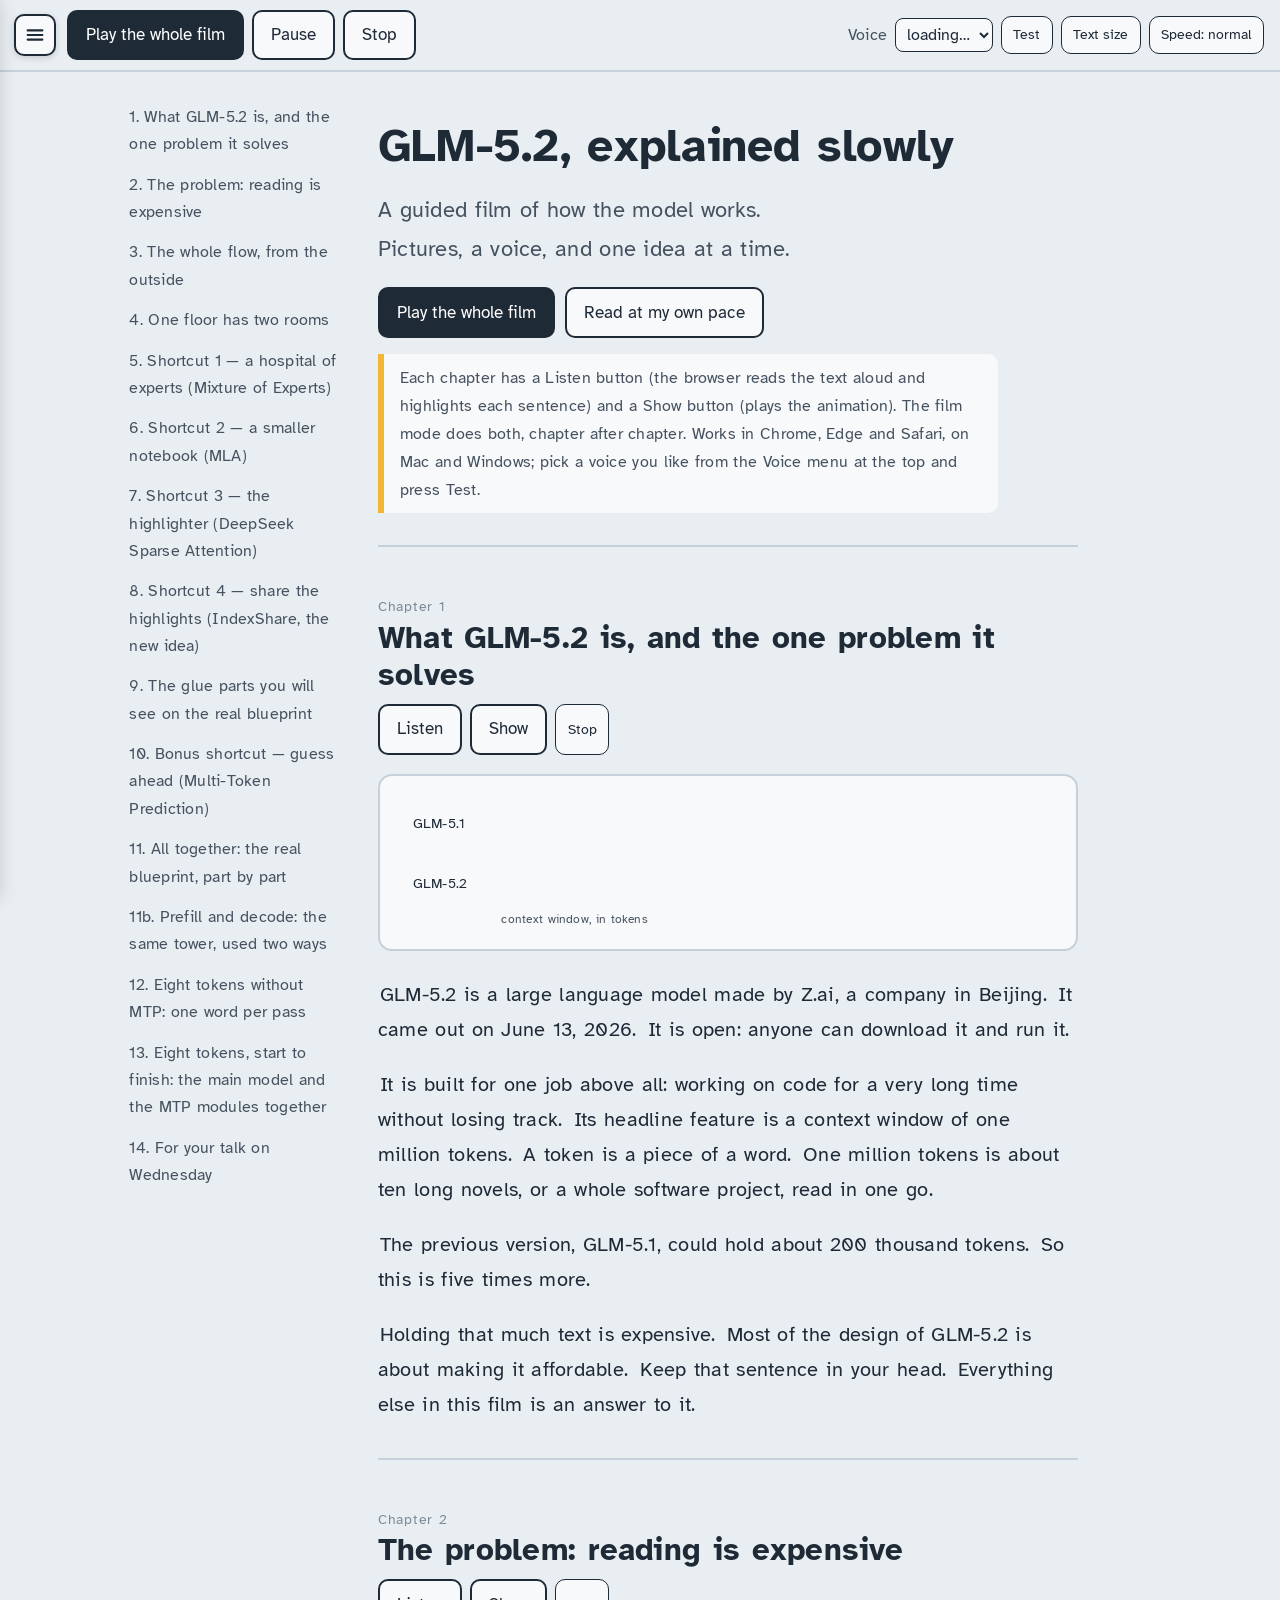
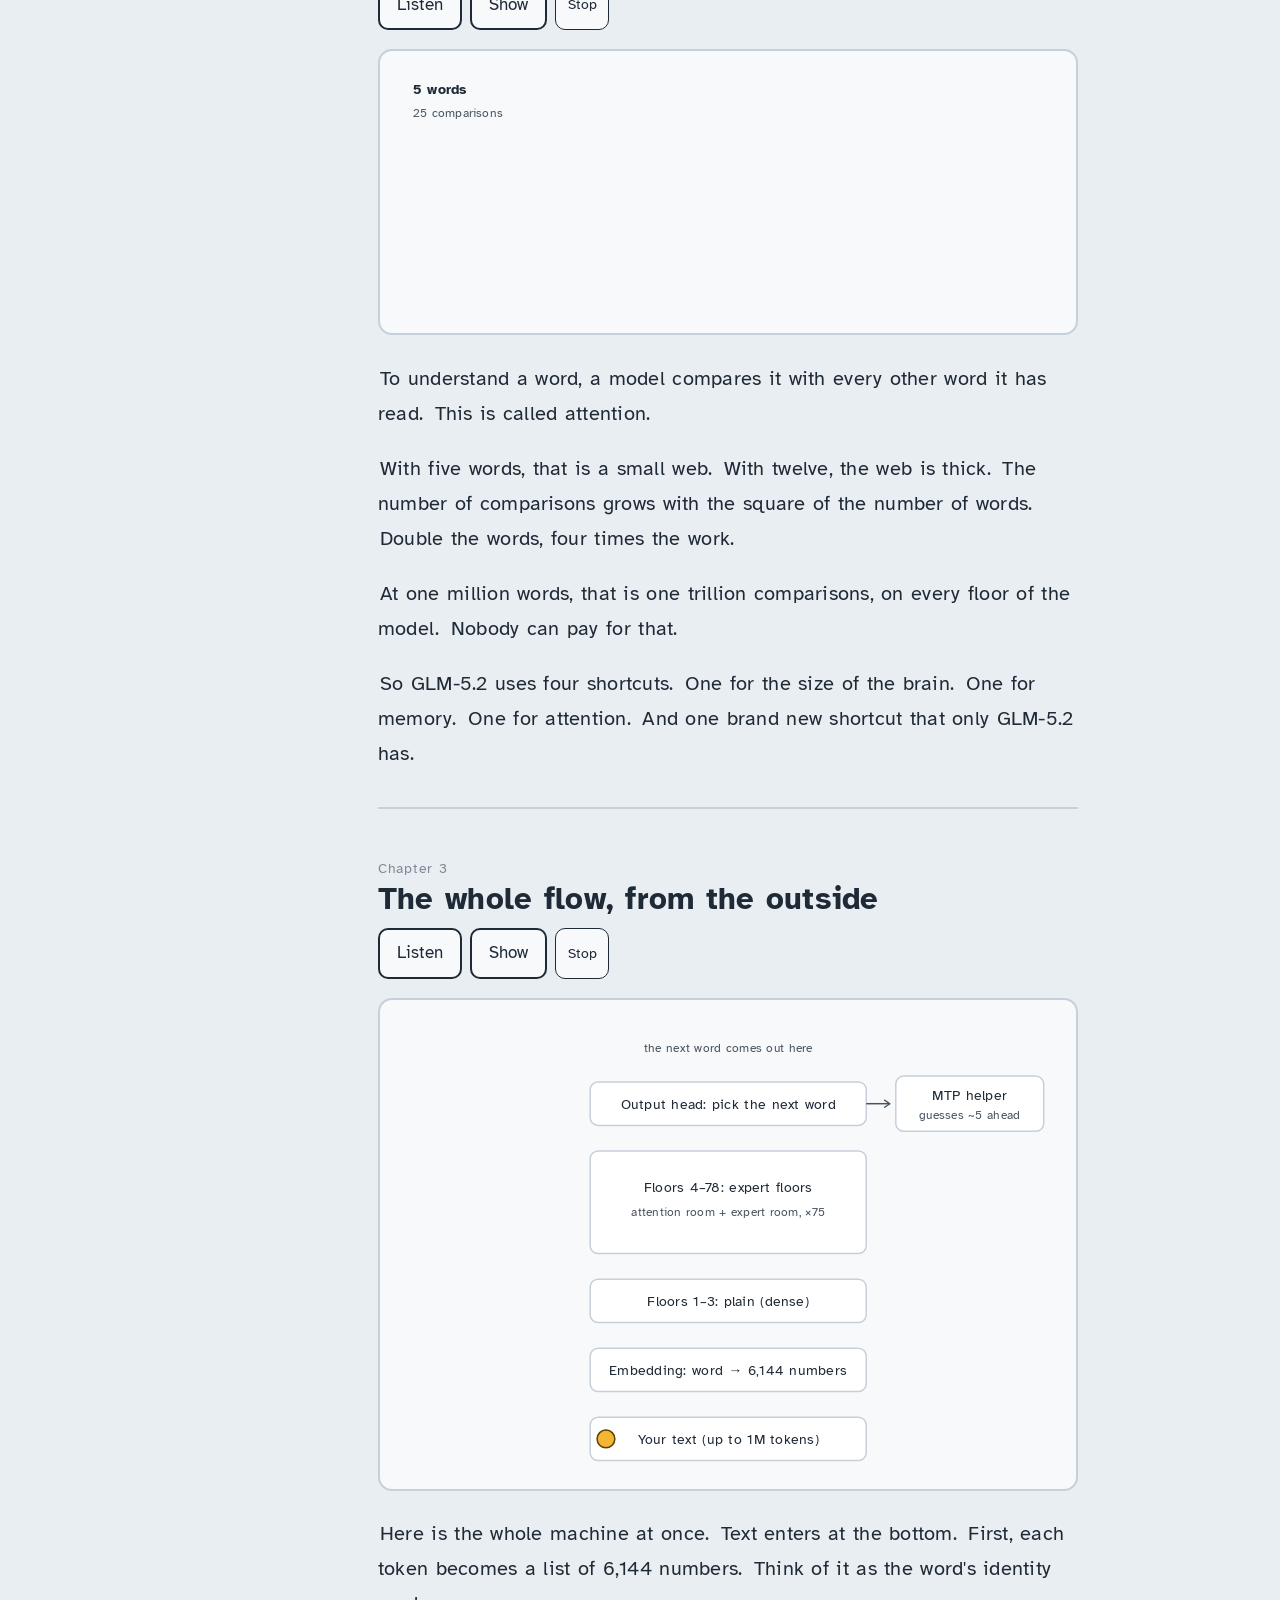
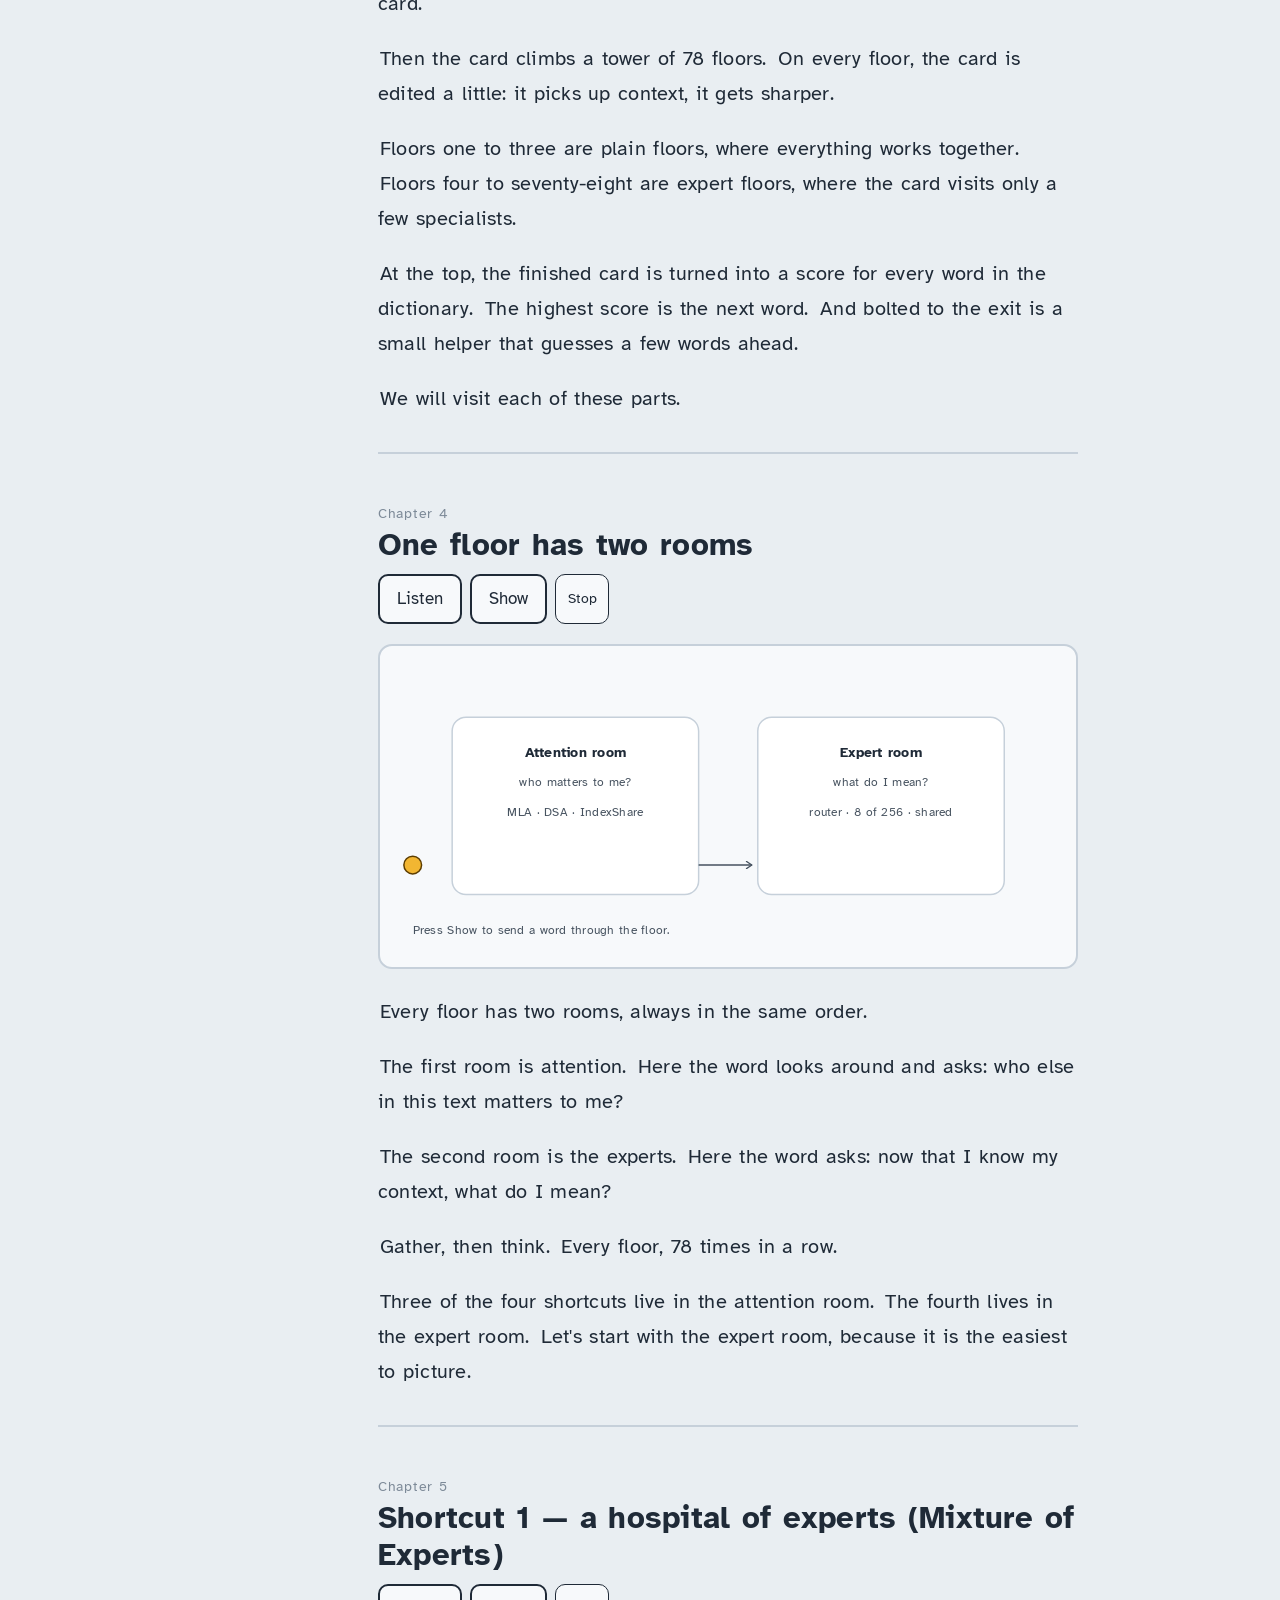
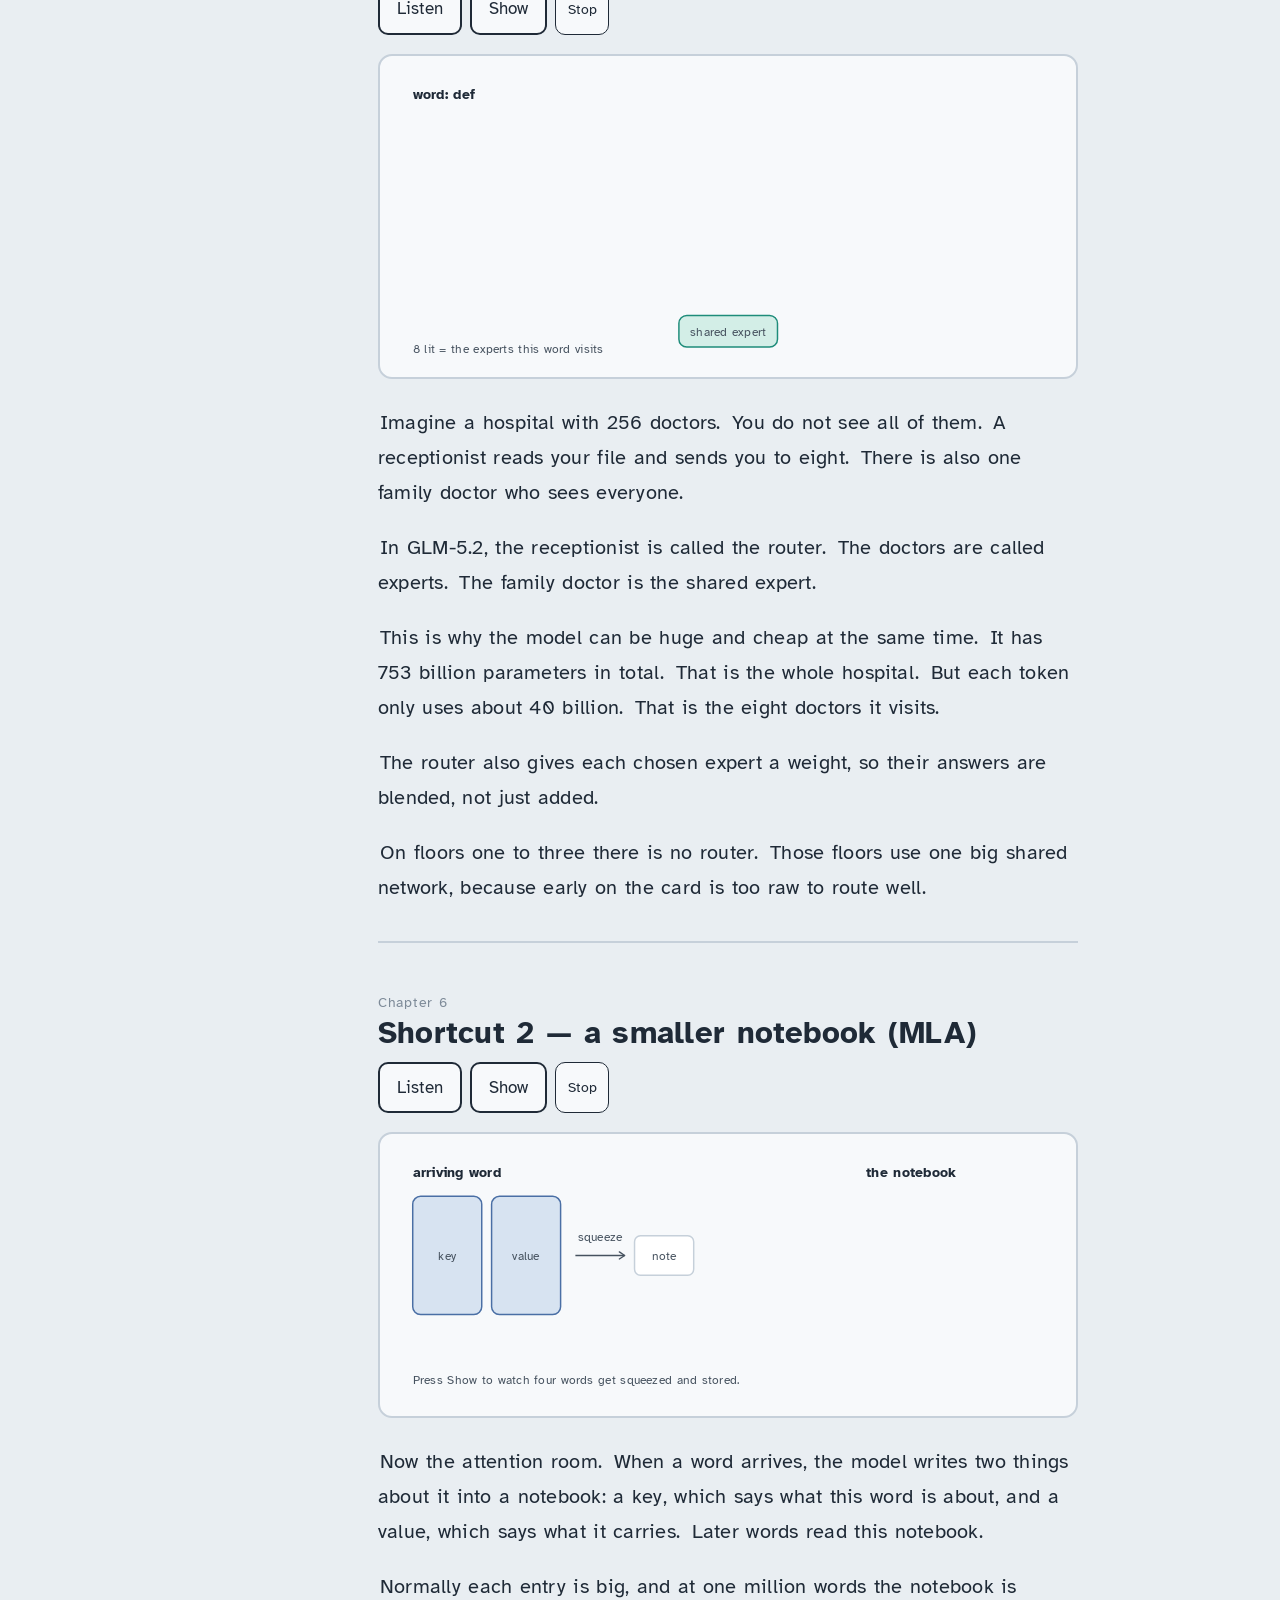
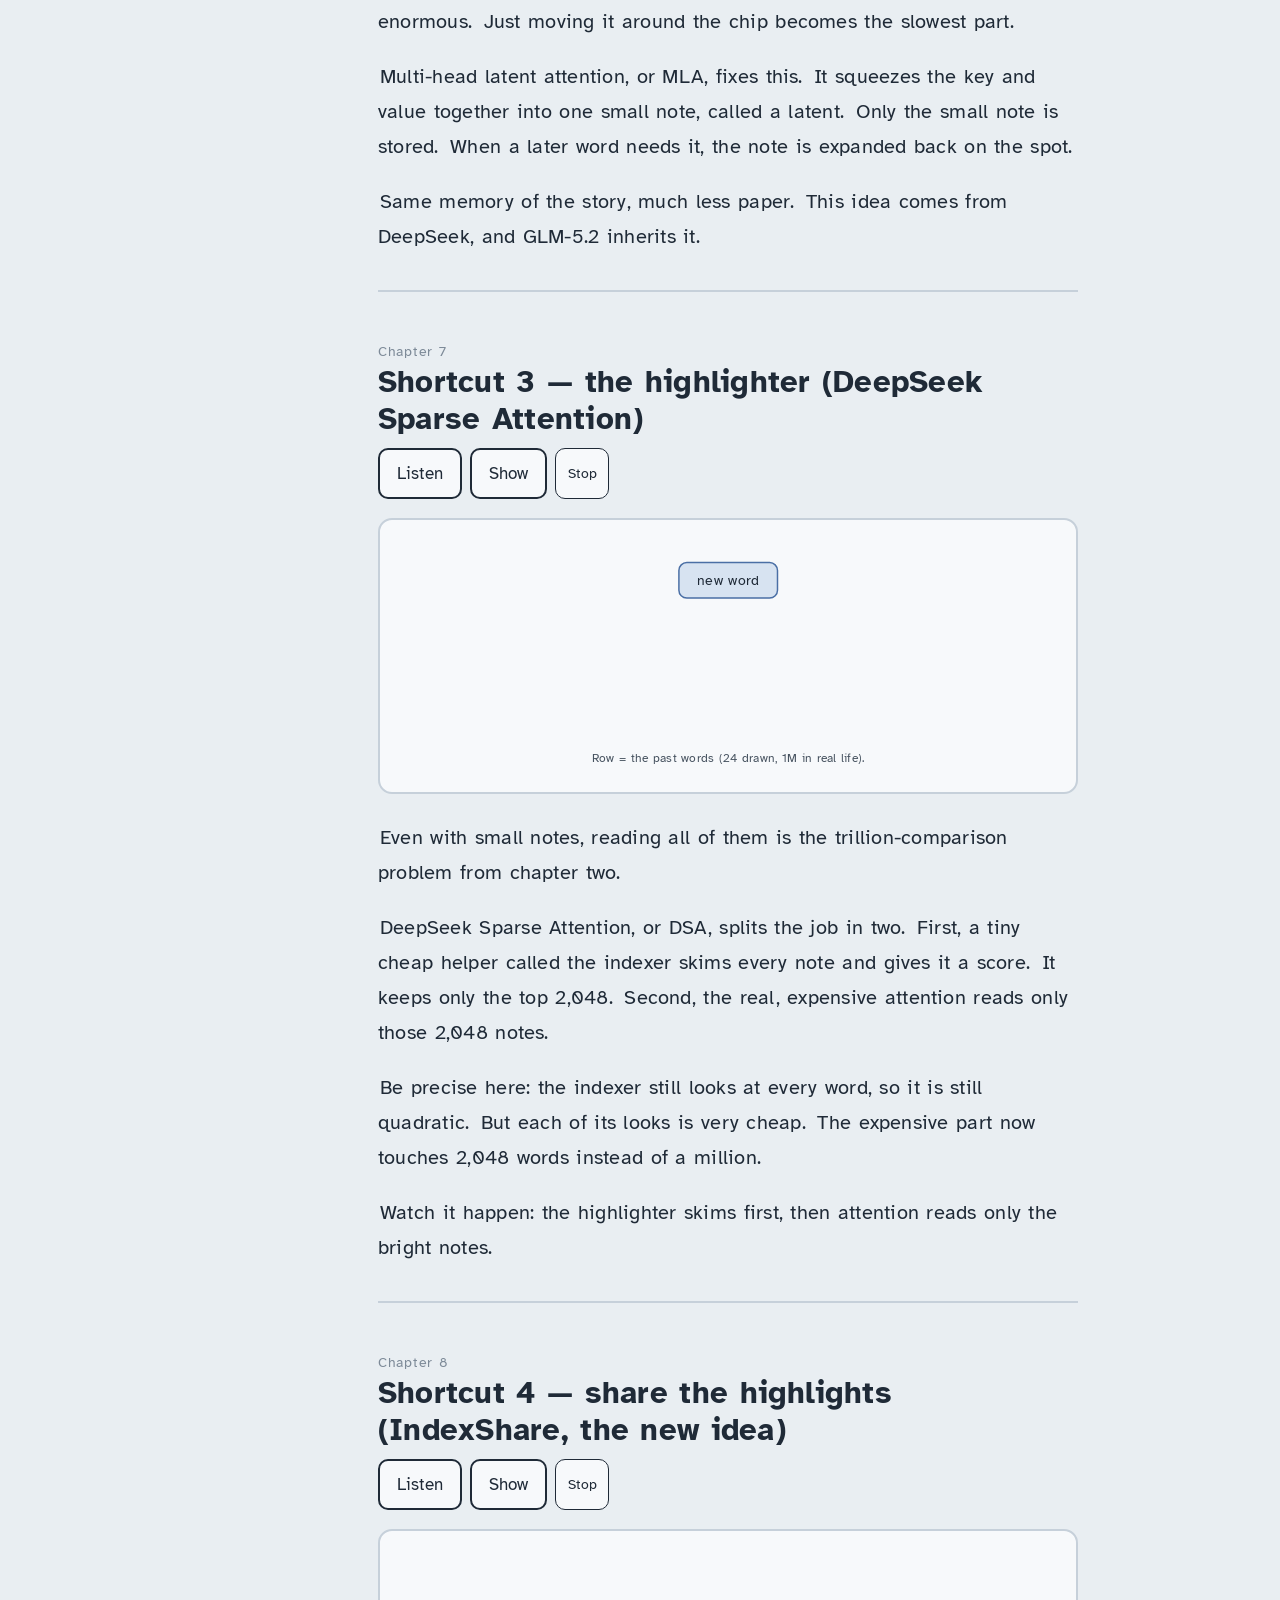
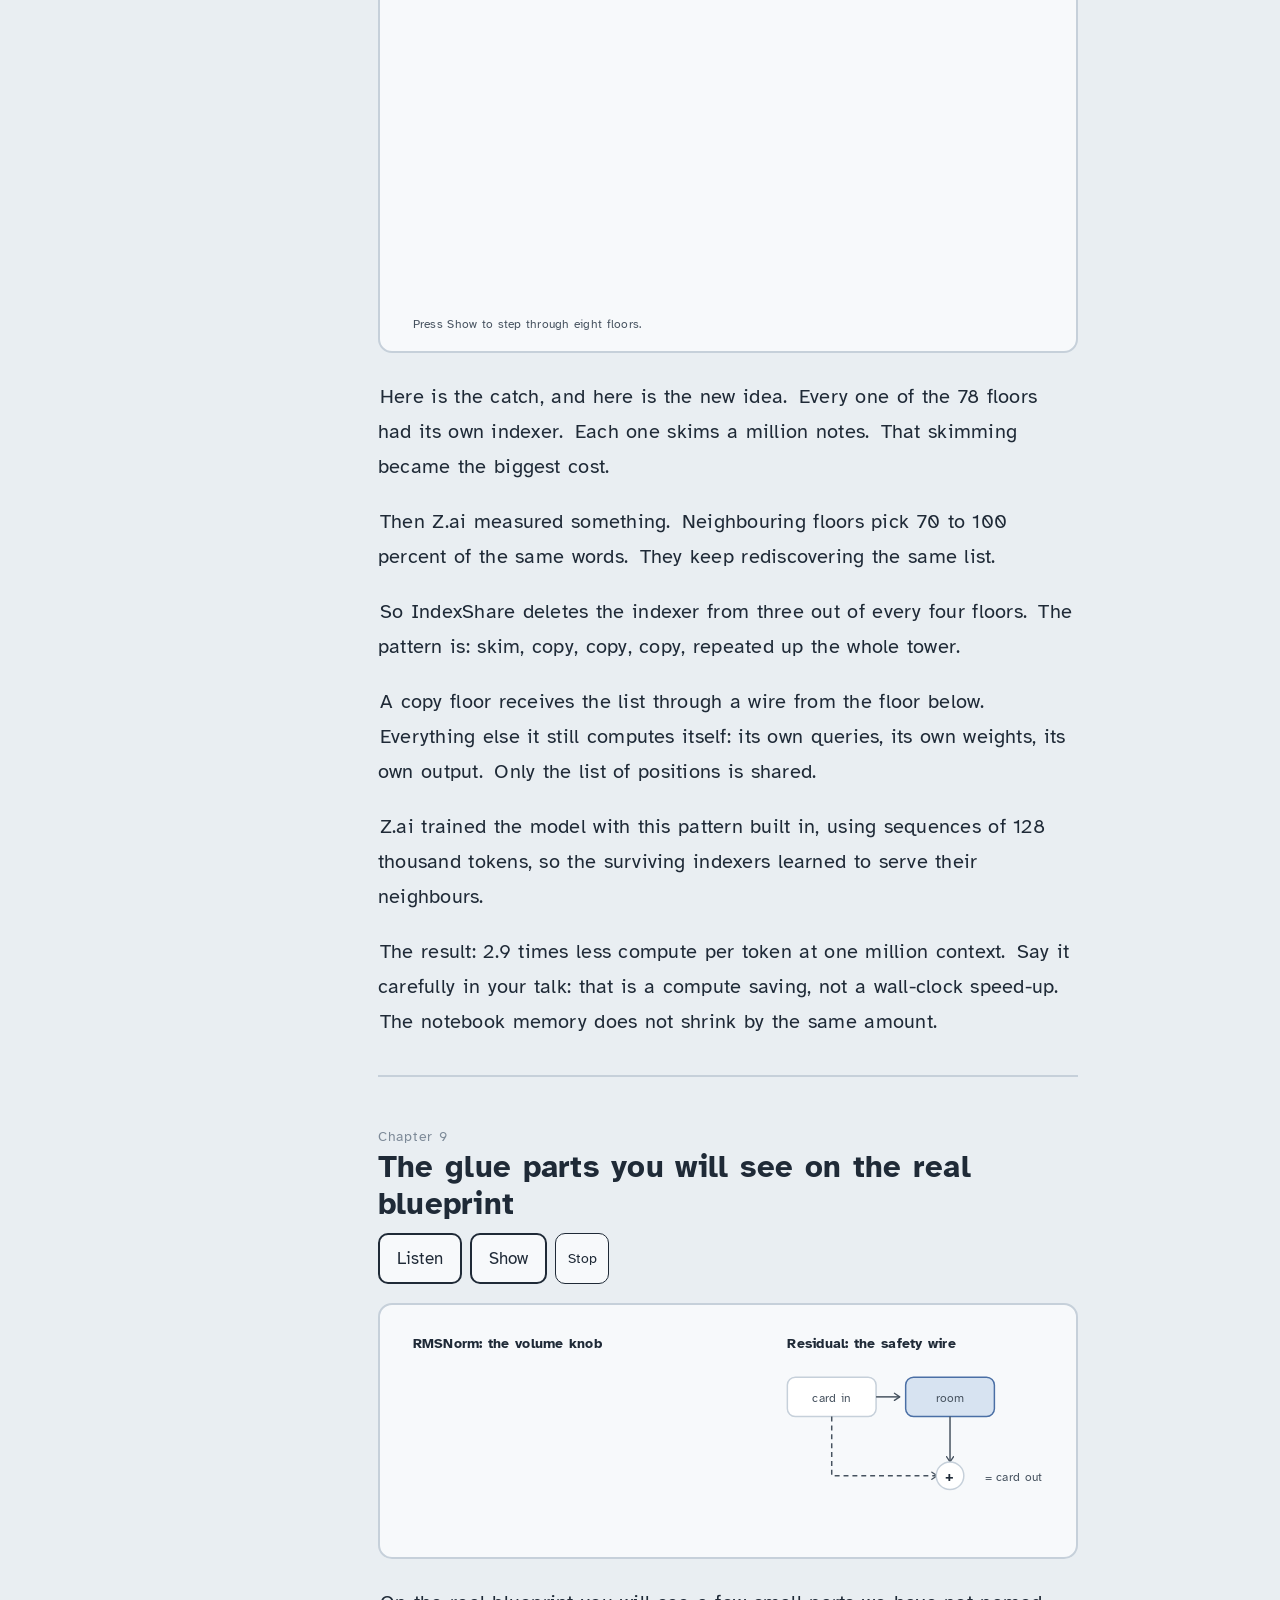
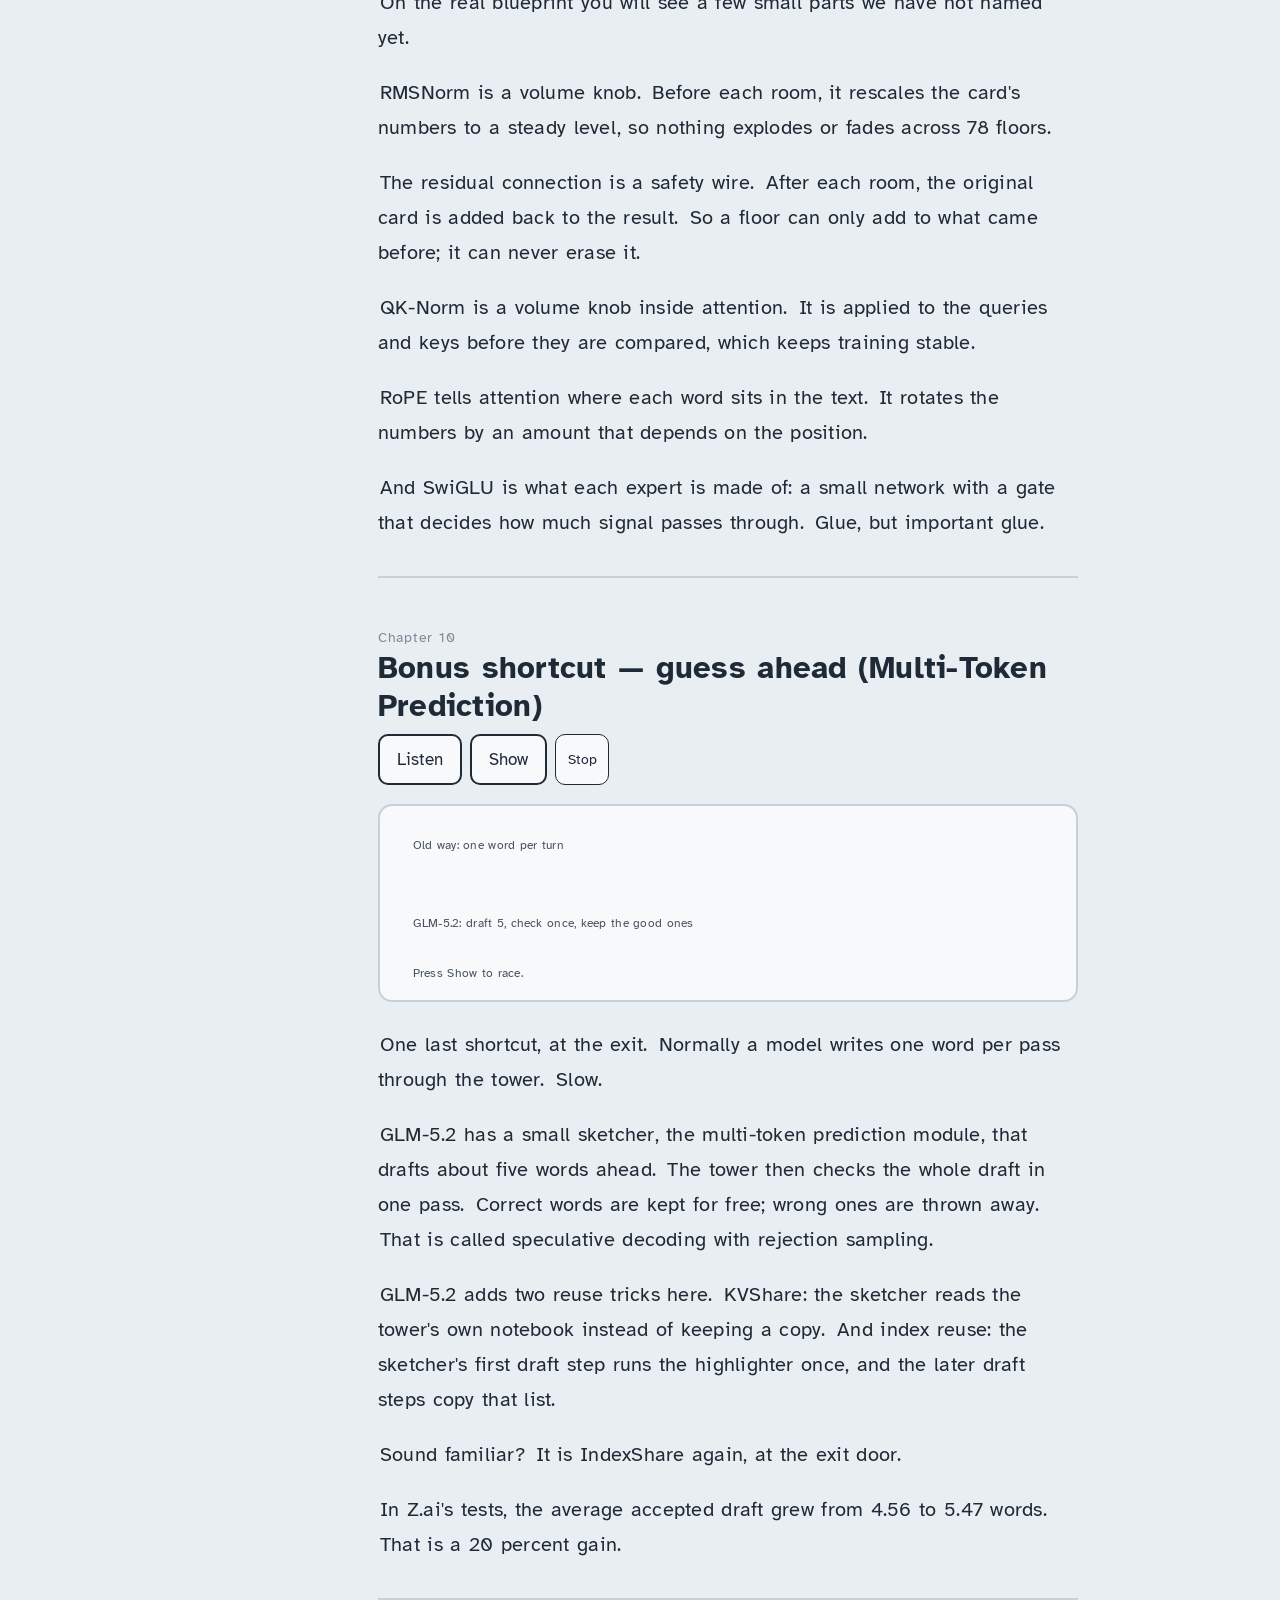
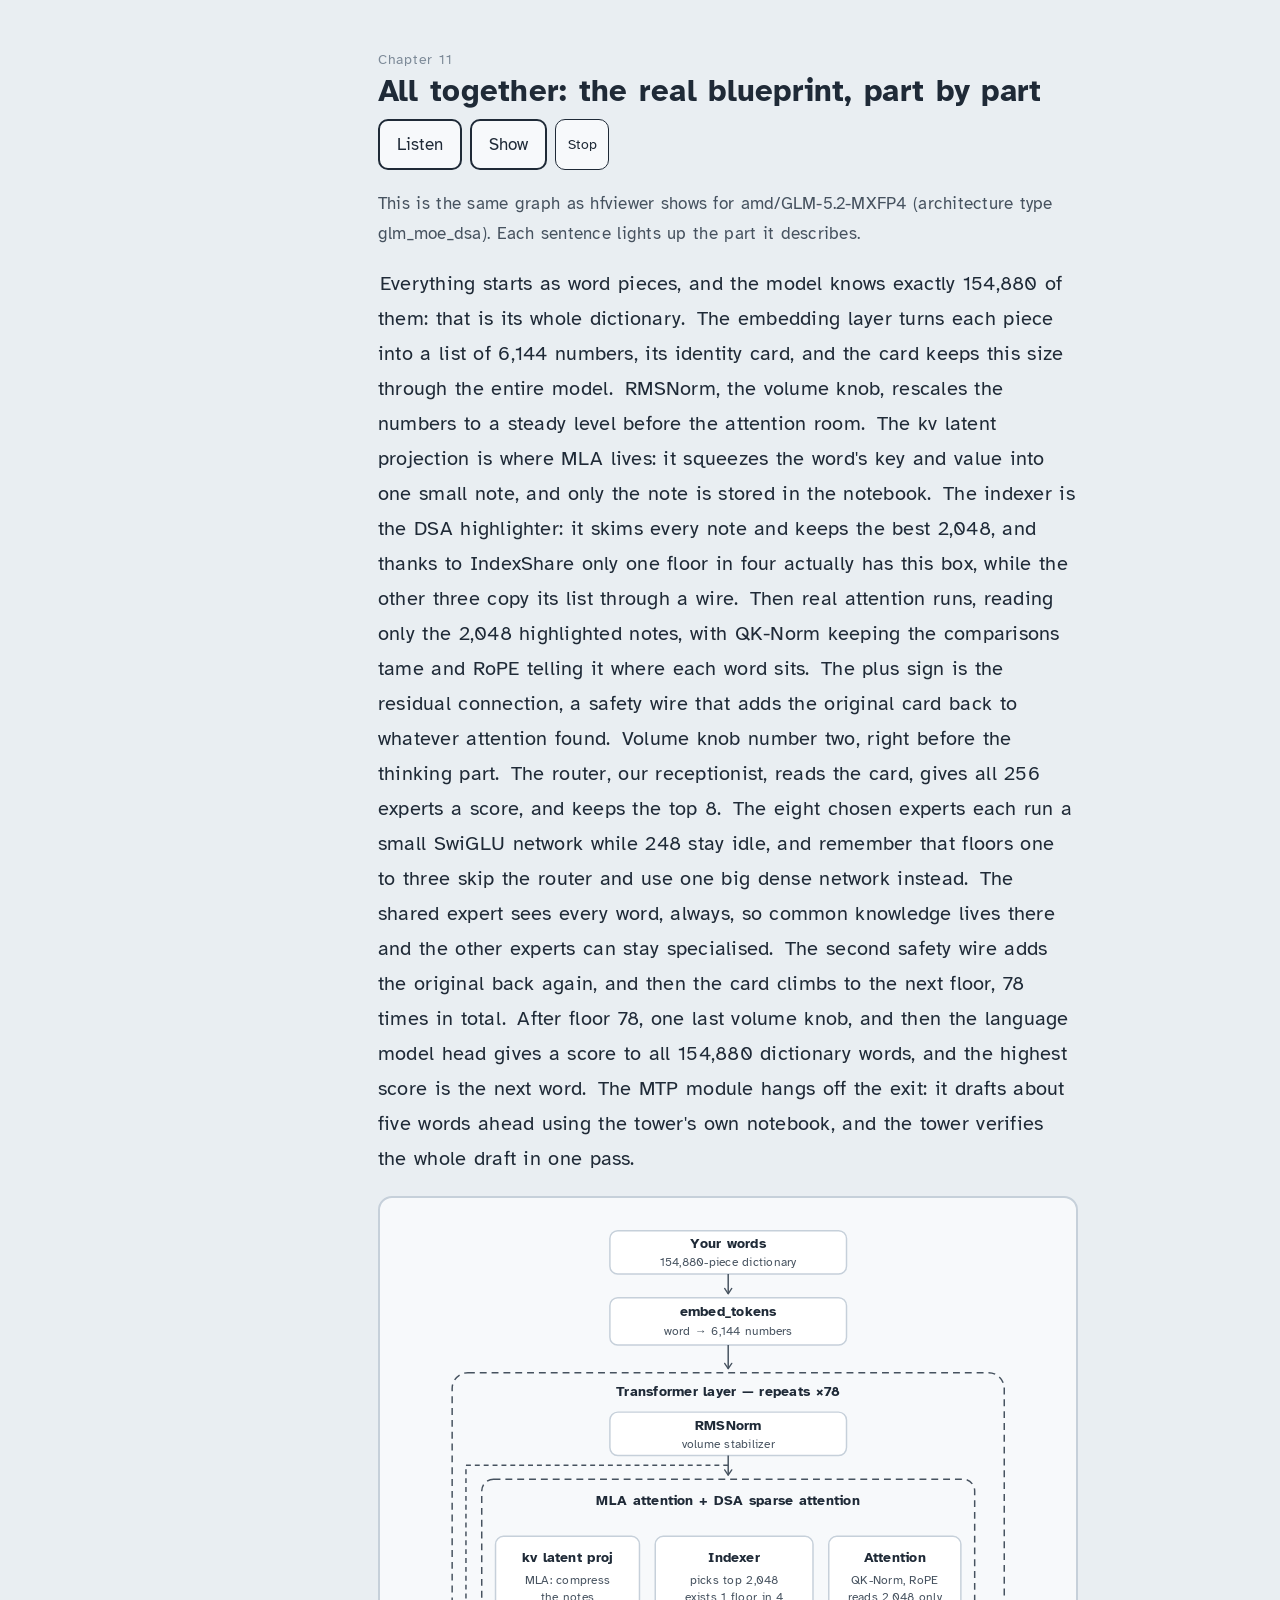
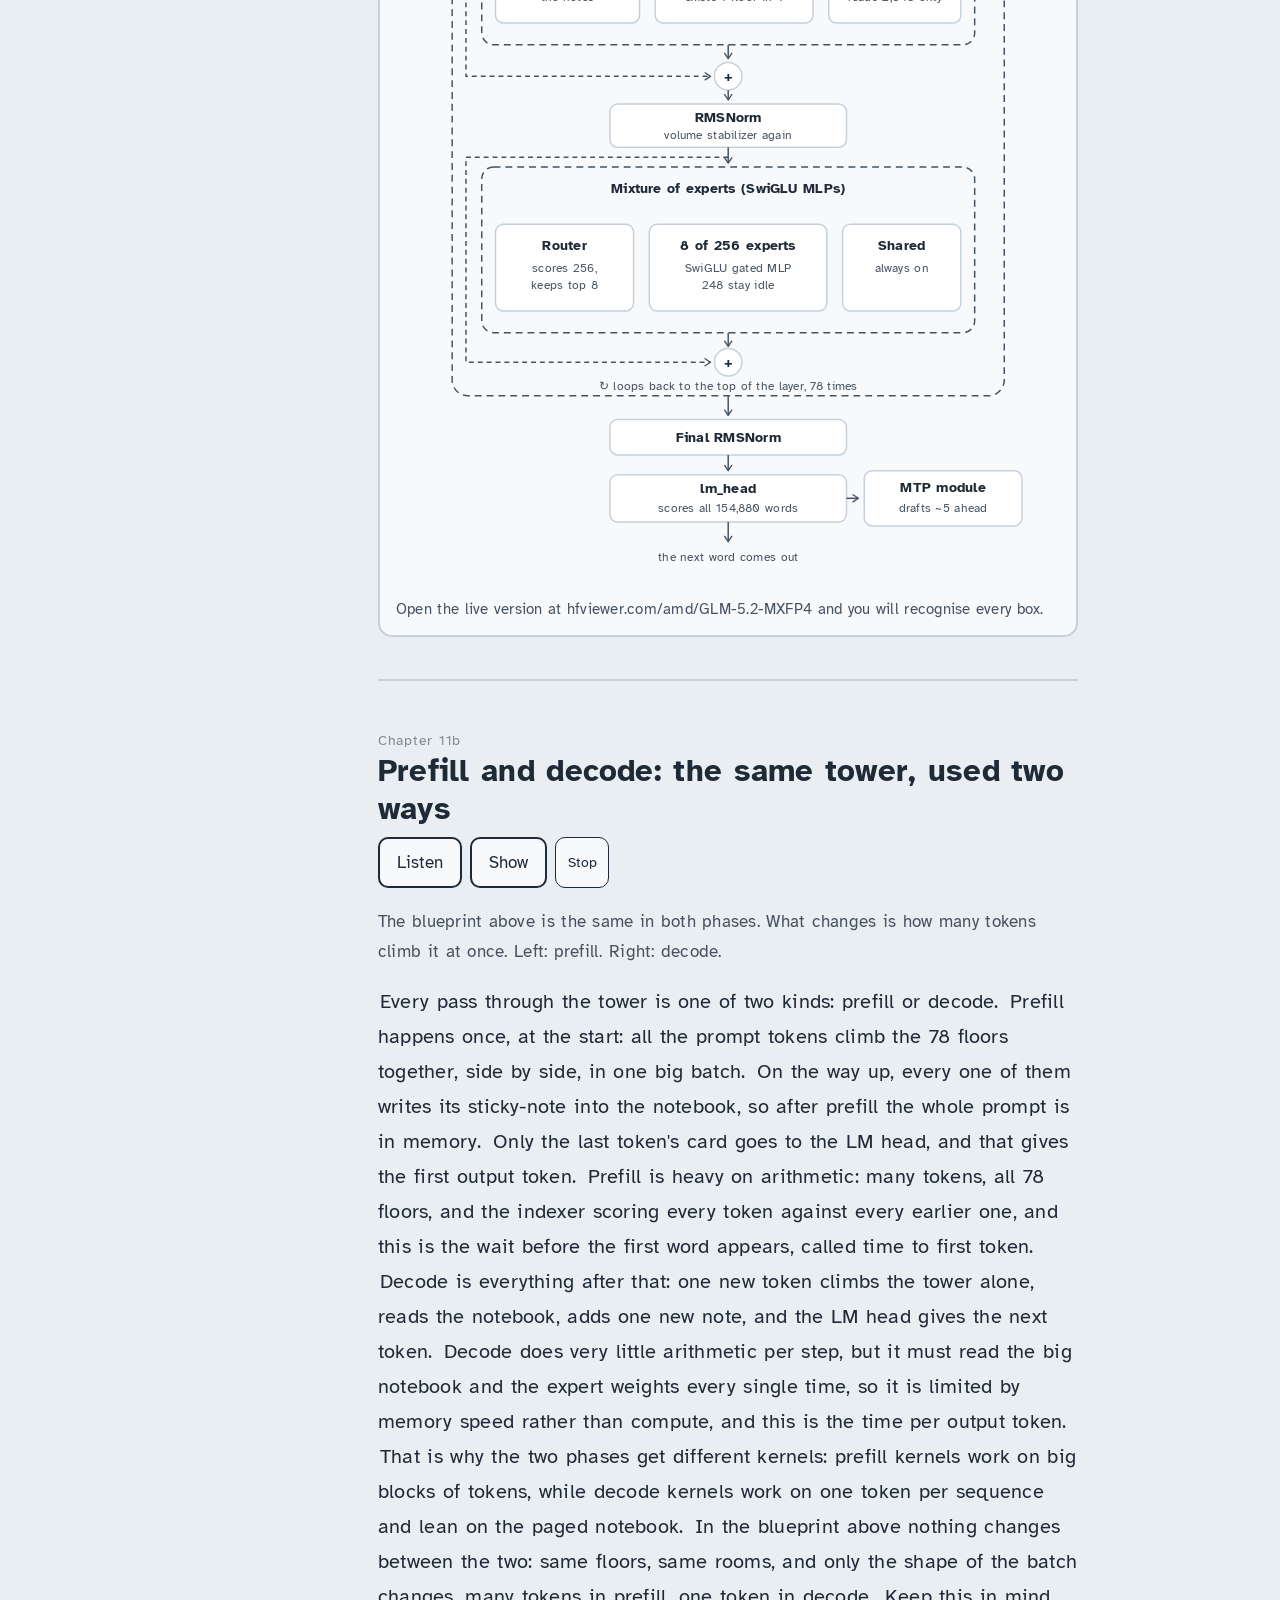
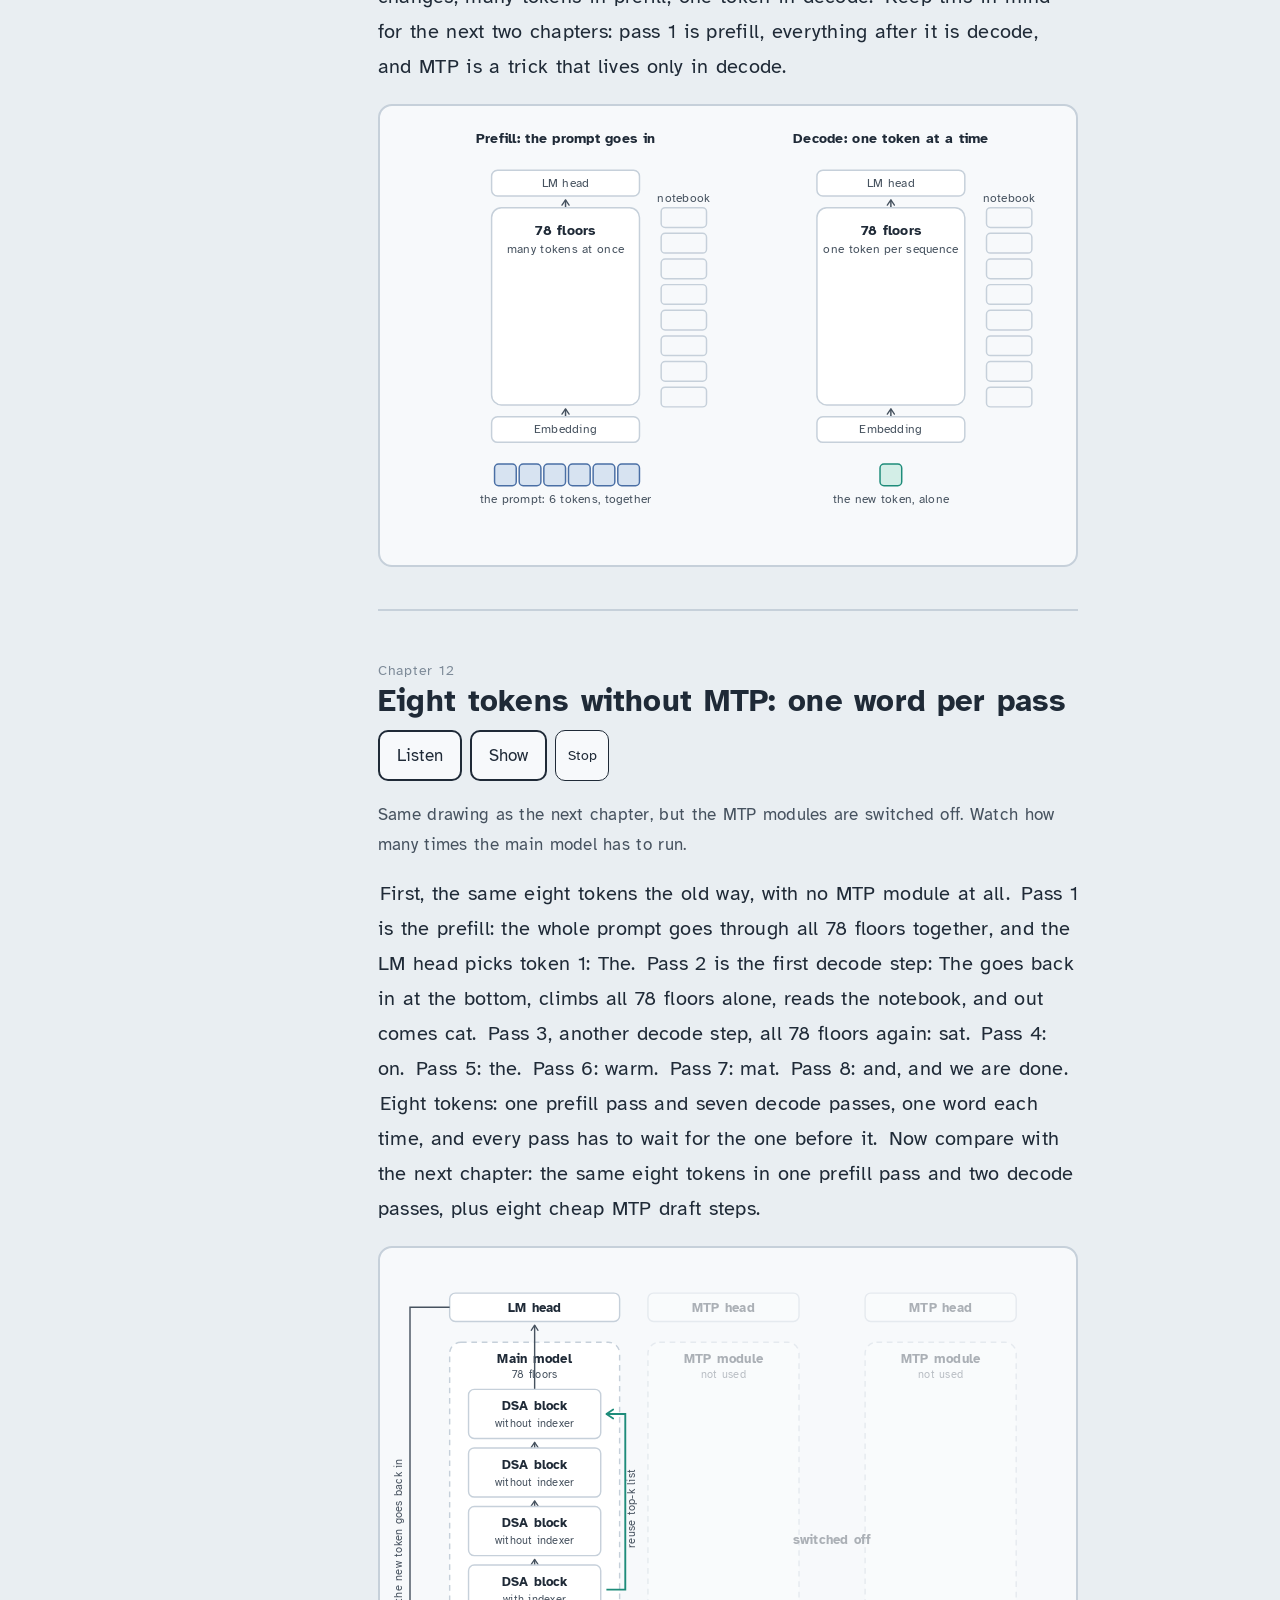
==== commit 1ab1bf9f: "Latest site: chapter 11b, phase labels, two-pane map" ====
--- a/index.html
+++ b/index.html
@@ -4,7 +4,29 @@
 <meta charset="utf-8">
 <meta name="viewport" content="width=device-width, initial-scale=1">
 <title>GLM-5.2 home — explained slowly, a guided film</title>
-<link rel="stylesheet" href="nav.css">
+<style>
+/* Shared side-panel navigation for the GLM-5.2 site */
+.gnav-btn{position:fixed;top:14px;left:14px;z-index:1000;width:42px;height:42px;border-radius:10px;border:2px solid #1F2A37;background:#F7F9FB;color:#1F2A37;cursor:pointer;display:flex;align-items:center;justify-content:center;padding:0;box-shadow:0 2px 6px rgba(0,0,0,.15)}
+.gnav-btn:hover{background:#fff}
+.gnav-btn:focus-visible{outline:3px solid #F2B632;outline-offset:2px}
+.gnav-btn svg{width:22px;height:22px}
+.gnav-overlay{position:fixed;inset:0;background:rgba(15,23,32,.45);z-index:1001;opacity:0;pointer-events:none;transition:opacity .2s}
+.gnav-panel{position:fixed;top:0;left:0;bottom:0;width:min(320px,88vw);background:#F7F9FB;color:#1F2A37;z-index:1002;transform:translateX(-102%);transition:transform .22s ease;box-shadow:4px 0 18px rgba(0,0,0,.18);font-family:"Atkinson Hyperlegible",Verdana,"Segoe UI",sans-serif;font-size:17px;line-height:1.5;display:flex;flex-direction:column}
+.gnav-open .gnav-panel{transform:none}
+.gnav-open .gnav-overlay{opacity:1;pointer-events:auto}
+.gnav-head{display:flex;align-items:center;justify-content:space-between;padding:16px 16px 12px;border-bottom:2px solid #C6D0DA}
+.gnav-head b{font-size:1.05em}
+.gnav-close{width:36px;height:36px;border-radius:8px;border:2px solid #1F2A37;background:#fff;cursor:pointer;font-size:20px;line-height:1}
+.gnav-list{list-style:none;margin:0;padding:10px}
+.gnav-list li{margin:4px 0}
+.gnav-list a{display:block;padding:12px 14px;border-radius:10px;color:#1F2A37;text-decoration:none;border-left:5px solid transparent}
+.gnav-list a:hover{background:#fff}
+.gnav-list a.now{background:#FBE6B3;border-left-color:#F2B632;color:#5C3D00}
+.gnav-list small{display:block;font-size:.78em;color:#46525F}
+.gnav-foot{margin-top:auto;padding:12px 16px 16px;font-size:.78em;color:#46525F;border-top:2px solid #C6D0DA}
+.gnav-foot a{color:#4A6FA5}
+
+</style>
 <link rel="preconnect" href="https://fonts.googleapis.com">
 <link href="https://fonts.googleapis.com/css2?family=Atkinson+Hyperlegible:ital,wght@0,400;0,700;1,400&display=swap" rel="stylesheet">
 <style>
@@ -391,13 +413,56 @@
 
 
 
+
+<section class="ch" id="chpd" data-anim="chpd">
+  <div class="num">Chapter 11b</div>
+  <h2>Prefill and decode: the same tower, used two ways</h2>
+  <div class="controls"><button onclick="listen('chpd')">Listen</button><button onclick="show('chpd')">Show</button><button class="small" onclick="stopAll()">Stop</button></div>
+  <p style="font-size:.85em;color:var(--ink2)">The blueprint above is the same in both phases. What changes is how many tokens climb it at once. Left: prefill. Right: decode.</p>
+  <div class="say">
+  <p>Every pass through the tower is one of two kinds: prefill or decode. Prefill happens once, at the start: all the prompt tokens climb the 78 floors together, side by side, in one big batch. On the way up, every one of them writes its sticky-note into the notebook, so after prefill the whole prompt is in memory. Only the last token's card goes to the LM head, and that gives the first output token. Prefill is heavy on arithmetic: many tokens, all 78 floors, and the indexer scoring every token against every earlier one, and this is the wait before the first word appears, called time to first token. Decode is everything after that: one new token climbs the tower alone, reads the notebook, adds one new note, and the LM head gives the next token. Decode does very little arithmetic per step, but it must read the big notebook and the expert weights every single time, so it is limited by memory speed rather than compute, and this is the time per output token. That is why the two phases get different kernels: prefill kernels work on big blocks of tokens, while decode kernels work on one token per sequence and lean on the paged notebook. In the blueprint above nothing changes between the two: same floors, same rooms, and only the shape of the batch changes, many tokens in prefill, one token in decode. Keep this in mind for the next two chapters: pass 1 is prefill, everything after it is decode, and MTP is a trick that lives only in decode.</p>
+  </div>
+  <div class="stage">
+    <svg viewBox="0 0 680 440" role="img" aria-label="Left: prefill, six prompt tokens climb the tower together and fill the notebook. Right: decode, one token climbs alone, reads the notebook and adds one note.">
+      <text x="175" y="24" text-anchor="middle" class="bold">Prefill: the prompt goes in</text>
+      <text id="pdo1" x="175" y="44" text-anchor="middle" class="small"></text>
+      <g id="pdh1"><rect class="box" x="100" y="52" width="150" height="26" rx="6"/><text x="175" y="69" text-anchor="middle" class="small">LM head</text></g>
+      <line class="arr" x1="175" y1="90" x2="175" y2="82" marker-end="url(#ah)"/>
+      <g id="pdt1"><rect class="box col" x="100" y="90" width="150" height="200" rx="10"/><text x="175" y="118" text-anchor="middle" class="bold">78 floors</text><text x="175" y="136" text-anchor="middle" class="small">many tokens at once</text></g>
+      <line class="arr" x1="175" y1="302" x2="175" y2="294" marker-end="url(#ah)"/>
+      <g id="pde1"><rect class="box" x="100" y="302" width="150" height="26" rx="6"/><text x="175" y="319" text-anchor="middle" class="small">Embedding</text></g>
+      <g id="pdtok1"><rect class="slot main" x="103" y="350" width="22" height="22" rx="4"/><rect class="slot main" x="128" y="350" width="22" height="22" rx="4"/><rect class="slot main" x="153" y="350" width="22" height="22" rx="4"/><rect class="slot main" x="178" y="350" width="22" height="22" rx="4"/><rect class="slot main" x="203" y="350" width="22" height="22" rx="4"/><rect class="slot main" x="228" y="350" width="22" height="22" rx="4"/></g>
+      <text x="175" y="390" text-anchor="middle" class="small">the prompt: 6 tokens, together</text>
+      <text x="295" y="84" text-anchor="middle" class="small">notebook</text>
+      <g id="pdn1"></g>
+      <text id="pdb1" x="175" y="412" text-anchor="middle" class="small" opacity="0">heavy arithmetic · time to first token (TTFT)</text>
+      <text id="pdk1" x="175" y="430" text-anchor="middle" class="small" opacity="0">prefill kernels: big blocks of tokens</text>
+
+      <text x="505" y="24" text-anchor="middle" class="bold">Decode: one token at a time</text>
+      <text id="pdo2" x="505" y="44" text-anchor="middle" class="small"></text>
+      <g id="pdh2"><rect class="box" x="430" y="52" width="150" height="26" rx="6"/><text x="505" y="69" text-anchor="middle" class="small">LM head</text></g>
+      <line class="arr" x1="505" y1="90" x2="505" y2="82" marker-end="url(#ah)"/>
+      <g id="pdt2"><rect class="box col" x="430" y="90" width="150" height="200" rx="10"/><text x="505" y="118" text-anchor="middle" class="bold">78 floors</text><text x="505" y="136" text-anchor="middle" class="small">one token per sequence</text></g>
+      <line class="arr" x1="505" y1="302" x2="505" y2="294" marker-end="url(#ah)"/>
+      <g id="pde2"><rect class="box" x="430" y="302" width="150" height="26" rx="6"/><text x="505" y="319" text-anchor="middle" class="small">Embedding</text></g>
+      <g id="pdtok2"><rect class="slot ok" x="494" y="350" width="22" height="22" rx="4"/></g>
+      <text x="505" y="390" text-anchor="middle" class="small">the new token, alone</text>
+      <text x="625" y="84" text-anchor="middle" class="small">notebook</text>
+      <g id="pdarr2"></g>
+      <g id="pdn2"></g>
+      <text id="pdb2" x="505" y="412" text-anchor="middle" class="small" opacity="0">memory-bound · time per output token (TPOT)</text>
+      <text id="pdk2" x="505" y="430" text-anchor="middle" class="small" opacity="0">decode kernels: one token, paged notebook</text>
+    </svg>
+  </div>
+</section>
+
 <section class="ch" id="chnm" data-anim="chnm">
   <div class="num">Chapter 12</div>
   <h2>Eight tokens without MTP: one word per pass</h2>
   <div class="controls"><button onclick="listen('chnm')">Listen</button><button onclick="show('chnm')">Show</button><button class="small" onclick="stopAll()">Stop</button></div>
   <p style="font-size:.85em;color:var(--ink2)">Same drawing as the next chapter, but the MTP modules are switched off. Watch how many times the main model has to run.</p>
   <div class="say">
-  <p>First, the same eight tokens the old way, with no MTP module at all. Pass 1: the prompt goes through all 78 floors and the LM head picks token 1: The. Pass 2: The goes back in at the bottom, climbs all 78 floors again, and out comes cat. Pass 3, all 78 floors again: sat. Pass 4: on. Pass 5: the. Pass 6: warm. Pass 7: mat. Pass 8: and, and we are done. Eight tokens, eight full passes through the main model, one word each time, and every pass has to wait for the one before it. Now compare with the next chapter: the same eight tokens in three main-model passes plus eight cheap MTP draft steps.</p>
+  <p>First, the same eight tokens the old way, with no MTP module at all. Pass 1 is the prefill: the whole prompt goes through all 78 floors together, and the LM head picks token 1: The. Pass 2 is the first decode step: The goes back in at the bottom, climbs all 78 floors alone, reads the notebook, and out comes cat. Pass 3, another decode step, all 78 floors again: sat. Pass 4: on. Pass 5: the. Pass 6: warm. Pass 7: mat. Pass 8: and, and we are done. Eight tokens: one prefill pass and seven decode passes, one word each time, and every pass has to wait for the one before it. Now compare with the next chapter: the same eight tokens in one prefill pass and two decode passes, plus eight cheap MTP draft steps.</p>
   </div>
   <div class="stage">
     <svg viewBox="-30 0 710 640" role="img" aria-label="Main model alone generating eight tokens one per pass, with the MTP modules greyed out, and a strip of eight token slots filling one at a time">
@@ -432,6 +497,7 @@
 
       <text x="30" y="584" class="small">the eight tokens</text>
       <text id="nmcount" x="662" y="584" text-anchor="end" class="small">main-model passes: 0</text>
+      <text id="nmphase" x="340" y="584" text-anchor="middle" class="bold"></text>
       <g id="nmstrip"></g>
     </svg>
   </div>
@@ -443,7 +509,7 @@
   <div class="controls"><button onclick="listen('ch12')">Listen</button><button onclick="show('ch12')">Show</button><button class="small" onclick="stopAll()">Stop</button></div>
   <p style="font-size:.85em;color:var(--ink2)">This is Z.ai's own architecture figure from the GLM-5.2 blog, redrawn: the main model on the left, the MTP module in the middle running its first draft step with an indexer, and the same MTP module on the right running the next draft steps without one. Each sentence lights up the part it describes, and the strip at the bottom fills up with the eight tokens.</p>
   <div class="say">
-  <p>We want eight tokens: The cat sat on the warm mat and. Pass 1: the main model reads the whole prompt through its 78 floors, and in each group of four DSA blocks the bottom one has the indexer and computes the top-k list that the three above it reuse. The LM head turns the finished card into a score for every word, and the highest score becomes token 1: The. Now the MTP module takes over: it receives the main model's hidden state through H-Norm and the embedding of The through E-Norm, and a Linear layer joins them into one card. Its DSA block has an indexer, so it computes a fresh top-k list, and it reads the shared KV cache, the very same notebook the main model uses, so nothing is copied. The shared MTP head proposes token 2 as a draft: cat. Draft step 2 runs the MTP module again but without the indexer: it reuses the top-k list from draft step 1 and the same shared cache, and proposes sat. Draft steps 3 and 4 do the same, proposing on and a, so we have four drafts from one skim. Pass 2: the main model checks all four drafts in a single pass, comparing each draft with the word it would have chosen itself. Cat, sat and on match, so they are accepted for free, while a does not match, so it is thrown away and replaced by the main model's own choice, the. That is rejection sampling: five tokens confirmed after only two passes through the main model. Round two starts from the: the MTP module drafts warm, mat, and, purred, again one skim and three reuses. Pass 3 verifies them: warm, mat and and are accepted, and our eight tokens are done. Eight tokens for three main-model passes instead of eight, and in Z.ai's coding tests the average accepted length is 5.47 tokens per round.</p>
+  <p>We want eight tokens: The cat sat on the warm mat and. Pass 1 is the prefill: the main model reads the whole prompt through its 78 floors at once, and in each group of four DSA blocks the bottom one has the indexer and computes the top-k list that the three above it reuse. The LM head turns the finished card into a score for every word, and the highest score becomes token 1: The. Now we are in decode, and the MTP module takes over: it receives the main model's hidden state through H-Norm and the embedding of The through E-Norm, and a Linear layer joins them into one card. Its DSA block has an indexer, so it computes a fresh top-k list, and it reads the shared KV cache, the very same notebook the main model uses, so nothing is copied. The shared MTP head proposes token 2 as a draft: cat. Draft step 2 runs the MTP module again but without the indexer: it reuses the top-k list from draft step 1 and the same shared cache, and proposes sat. Draft steps 3 and 4 do the same, proposing on and a, so we have four drafts from one skim. Pass 2 is a decode pass, but a wide one: the main model checks all four drafts in a single pass, comparing each draft with the word it would have chosen itself. Cat, sat and on match, so they are accepted for free, while a does not match, so it is thrown away and replaced by the main model's own choice, the. That is rejection sampling: five tokens confirmed after only two passes through the main model. Round two starts from the: the MTP module drafts warm, mat, and, purred, again one skim and three reuses. Pass 3, another wide decode pass, verifies them: warm, mat and and are accepted, and our eight tokens are done. Eight tokens for one prefill pass and two decode passes instead of one plus seven, and in Z.ai's coding tests the average accepted length is 5.47 tokens per round.</p>
   </div>
   <div class="stage">
     <svg viewBox="0 0 680 640" role="img" aria-label="Main model beside two MTP module steps, with reuse of the top-k list and a shared KV cache, and a strip of eight token slots that fill in as the animation proceeds">
@@ -506,6 +572,7 @@
 
       <text x="30" y="584" class="small">the eight tokens</text>
       <text id="c12count" x="662" y="584" text-anchor="end" class="small">main-model passes: 0 · MTP draft steps: 0</text>
+      <text id="c12phase" x="340" y="584" text-anchor="middle" class="bold"></text>
       <g id="c12strip"></g>
     </svg>
   </div>
@@ -575,7 +642,7 @@
     p.innerHTML=parts.map(s=>'<span class="s">'+esc(s)+'</span>').join(' ');
   });
   const stage=$('.stage',sec), say=$('.say',sec);
-  const synced=['ch11','ch12','chnm'];
+  const synced=['ch11','ch12','chnm','chpd'];
   if(stage&&say&&!synced.includes(sec.id)){sec.insertBefore(stage,say);stage.classList.add('pin');}
   if(synced.includes(sec.id)){const live=document.createElement('div');live.className='live';live.id=sec.id+'live';stage.insertBefore(live,stage.firstChild);}
 });
@@ -615,7 +682,7 @@
     let i=0;
     function mark(k){spans.forEach((s,j)=>{s.classList.toggle('on',j===k);s.classList.toggle('did',j<k);});
       const sp=spans[k];const r=sp.getBoundingClientRect();
-      if(!['ch11','ch12','chnm'].includes(sec.id)&&(r.top<120||r.bottom>window.innerHeight-40))sp.scrollIntoView({behavior:'smooth',block:'center'});
+      if(!['ch11','ch12','chnm','chpd'].includes(sec.id)&&(r.top<120||r.bottom>window.innerHeight-40))sp.scrollIntoView({behavior:'smooth',block:'center'});
       if(onSentence)onSentence(k,sp.textContent);}
     function next(){ if(my!==RUN){return resolve();} if(i>=spans.length){spans.forEach(s=>s.classList.remove('on'));return resolve();}
       mark(i); const text=spans[i].textContent; i++;
@@ -739,6 +806,8 @@
   c12wires.forEach(id=>{const w=$('#'+id);if(w)w.classList.toggle('wlit',!!(st.w&&st.w.includes(id)));});
   st.strip.forEach((s,i)=>{const r=$('#c12s'+i),t=$('#c12t'+i);r.setAttribute('class','slot'+(s?' '+s:''));t.textContent=s?c12words[i]:'';});
   $('#c12count').textContent='main-model passes: '+st.pass+' · MTP draft steps: '+st.mtp;
+  const ph=['','phase: PREFILL','phase: PREFILL → token 1','phase: DECODE (MTP drafting)','phase: DECODE (MTP drafting)','phase: DECODE (MTP drafting)','phase: DECODE (MTP drafting)','phase: DECODE (MTP drafting)','phase: DECODE (wide verify pass)','phase: DECODE (wide verify pass)','phase: DECODE','phase: DECODE (MTP drafting)','phase: DECODE (wide verify pass)','1 prefill + 2 decode passes'];
+  $('#c12phase').textContent=ph[Math.min(k,ph.length-1)];
   ['c12o_m','c12o_p1','c12o_p2'].forEach((id,i)=>{$('#'+id).textContent=st.o[i];});
   ['c12i_m','c12i_p1','c12i_p2'].forEach((id,i)=>{$('#'+id).textContent=st.i[i];});
   const live=$('#ch12live'); if(live)live.textContent=(text||'');
@@ -756,6 +825,7 @@
   const loop=$('#nmloop'); if(loop)loop.classList.toggle('wlit',k>=2&&k<=8);
   for(let i=0;i<8;i++){const done=i<pass;$('#nms'+i).setAttribute('class','slot'+(done?' main':''));$('#nmt'+i).textContent=done?nmwords[i]:'';}
   $('#nmcount').textContent='main-model passes: '+pass+(k>8?' — one word each':'');
+  $('#nmphase').textContent=k===1?'phase: PREFILL':(running?('phase: DECODE step '+(k-1)):(k>8?'1 prefill + 7 decode':''));
   $('#nmo_m').textContent=running?('out: '+nmwords[k-1]):(k>8?'8 tokens, 8 passes':'');
   $('#nmi_m').textContent=k===1?'in: the prompt':(running?('in: '+nmwords[k-2]):(k>8?'':'in: the prompt'));
   const live=$('#chnmlive'); if(live)live.textContent=(text||'');
@@ -764,7 +834,32 @@
 A.chnm=function(){ const my=RUN; const spans=$$('#chnm .say .s'); let k=0;
   (function step(){ if(my!==RUN)return; if(k>=spans.length)return; spans.forEach((s,j)=>{s.classList.toggle('on',j===k);s.classList.toggle('did',j<k);}); nmstep(k,spans[k].textContent); k++; later(step,k<=1?4200:3000); })();
 };
-const SYNC={ch11:c11step,ch12:c12step,chnm:nmstep};
+
+/* ---- chapter 11b: prefill and decode ---- */
+(function(){ let h1='',h2=''; for(let i=0;i<8;i++){h1+='<rect id="pdn1_'+i+'" class="slot" x="272" y="'+(90+i*26)+'" width="46" height="20" rx="4"/>'; h2+='<rect id="pdn2_'+i+'" class="slot" x="602" y="'+(90+i*26)+'" width="46" height="20" rx="4"/>';} const a=$('#pdn1'),b=$('#pdn2'); if(a)a.innerHTML=h1; if(b)b.innerHTML=h2; })();
+let pdUp1=false,pdUp2=false;
+function pdstep(k,text){
+  const litT1=(k===2||k===3||k===9), litT2=(k===6||k===9);
+  [['pdt1',litT1],['pdt2',litT2],['pdh1',k===4],['pdh2',k===6]].forEach(([id,on])=>{const b=$('#'+id+' .box');if(b)b.classList.toggle('on',on);});
+  /* prefill tokens rise once, decode token rises once */
+  if(k>=2&&!pdUp1){pdUp1=true;const g=$('#pdtok1');tween(900,p=>g.setAttribute('transform','translate(0,'+(-160*ease(p)).toFixed(1)+')'));}
+  if(k<2){pdUp1=false;$('#pdtok1').removeAttribute('transform');}
+  if(k>=6&&!pdUp2){pdUp2=true;const g=$('#pdtok2');tween(900,p=>g.setAttribute('transform','translate(0,'+(-160*ease(p)).toFixed(1)+')'));}
+  if(k<6){pdUp2=false;$('#pdtok2').removeAttribute('transform');}
+  /* notebooks */
+  for(let i=0;i<8;i++){ $('#pdn1_'+i).setAttribute('class','slot'+((k>=3&&i<6)?' ok':'')); $('#pdn2_'+i).setAttribute('class','slot'+((k>=6&&i<6)?' main':'')+((k>=6&&i===6)?' ok':'')); }
+  /* decode reads the notebook */
+  const arr=$('#pdarr2'); if(k>=6){ if(!arr.children.length){let h='';for(let i=0;i<6;i++)h+='<line x1="602" y1="'+(100+i*26)+'" x2="516" y2="200" stroke="var(--att)" stroke-width="1.5" opacity="0.7"/>';arr.innerHTML=h;} } else arr.innerHTML='';
+  $('#pdo1').textContent=k>=4?'out: The (first token)':''; $('#pdo2').textContent=k>=6?'out: cat (next token)':'';
+  $('#pdb1').setAttribute('opacity',k>=5?1:0); $('#pdb2').setAttribute('opacity',k>=7?1:0);
+  $('#pdk1').setAttribute('opacity',k>=8?1:0); $('#pdk2').setAttribute('opacity',k>=8?1:0);
+  const live=$('#chpdlive'); if(live)live.textContent=(text||'');
+  const stage=$('#chpd .stage'); if(stage){const r=stage.getBoundingClientRect(); if(r.top<60||r.bottom>window.innerHeight)stage.scrollIntoView({behavior:'smooth',block:'start'});}
+}
+A.chpd=function(){ const my=RUN; const spans=$$('#chpd .say .s'); let k=0;
+  (function step(){ if(my!==RUN)return; if(k>=spans.length)return; spans.forEach((s,j)=>{s.classList.toggle('on',j===k);s.classList.toggle('did',j<k);}); pdstep(k,spans[k].textContent); k++; later(step,4200); })();
+};
+const SYNC={ch11:c11step,ch12:c12step,chnm:nmstep,chpd:pdstep};
 
 /* ---- controls ---- */
 let paused=false;
@@ -784,6 +879,31 @@
 window.show=show; window.listen=listen; window.stopAll=stopAll; window.playFilm=playFilm;
 })();
 </script>
-<script src="nav.js" data-root="./" data-here="home"></script>
+<script data-root="./" data-here="home">
+/* Shared side-panel navigation: burger button + slide-in panel. */
+(function(){
+  var sc=document.currentScript, root=(sc&&sc.dataset.root)||'./', here=(sc&&sc.dataset.here)||'';
+  var items=[
+    ['home','Home','GLM-5.2, explained slowly — the guided film',root+'index.html'],
+    ['opt','GLM – optimization','Where every vLLM and AITER PR sits in the model',root+'optimization/index.html'],
+    ['pr','PR review','The original review-prep page (pr-review)',root+'pr-review/index.html']
+  ];
+  var btn=document.createElement('button'); btn.className='gnav-btn'; btn.setAttribute('aria-label','Open menu'); btn.setAttribute('aria-expanded','false');
+  btn.innerHTML='<svg viewBox="0 0 24 24" fill="none" stroke="currentColor" stroke-width="2.4" stroke-linecap="round"><path d="M4 7h16M4 12h16M4 17h16"/></svg>';
+  var ov=document.createElement('div'); ov.className='gnav-overlay';
+  var panel=document.createElement('nav'); panel.className='gnav-panel'; panel.setAttribute('aria-label','Site menu');
+  var html='<div class="gnav-head"><b>GLM-5.2 home</b><button class="gnav-close" aria-label="Close menu">×</button></div><ul class="gnav-list">';
+  items.forEach(function(it){ html+='<li><a href="'+it[3]+'"'+(it[0]===here?' class="now" aria-current="page"':'')+'>'+it[1]+'<small>'+it[2]+'</small></a></li>'; });
+  html+='</ul><div class="gnav-foot">Original host: <a href="https://skkkumar.github.io/pr-review/" target="_blank" rel="noopener">skkkumar.github.io/pr-review</a></div>';
+  panel.innerHTML=html;
+  document.body.appendChild(btn); document.body.appendChild(ov); document.body.appendChild(panel);
+  function open(){ document.documentElement.classList.add('gnav-open'); btn.setAttribute('aria-expanded','true'); panel.querySelector('a').focus(); }
+  function close(){ document.documentElement.classList.remove('gnav-open'); btn.setAttribute('aria-expanded','false'); btn.focus(); }
+  btn.addEventListener('click',function(){ document.documentElement.classList.contains('gnav-open')?close():open(); });
+  ov.addEventListener('click',close); panel.querySelector('.gnav-close').addEventListener('click',close);
+  document.addEventListener('keydown',function(e){ if(e.key==='Escape'&&document.documentElement.classList.contains('gnav-open'))close(); });
+})();
+
+</script>
 </body>
 </html>
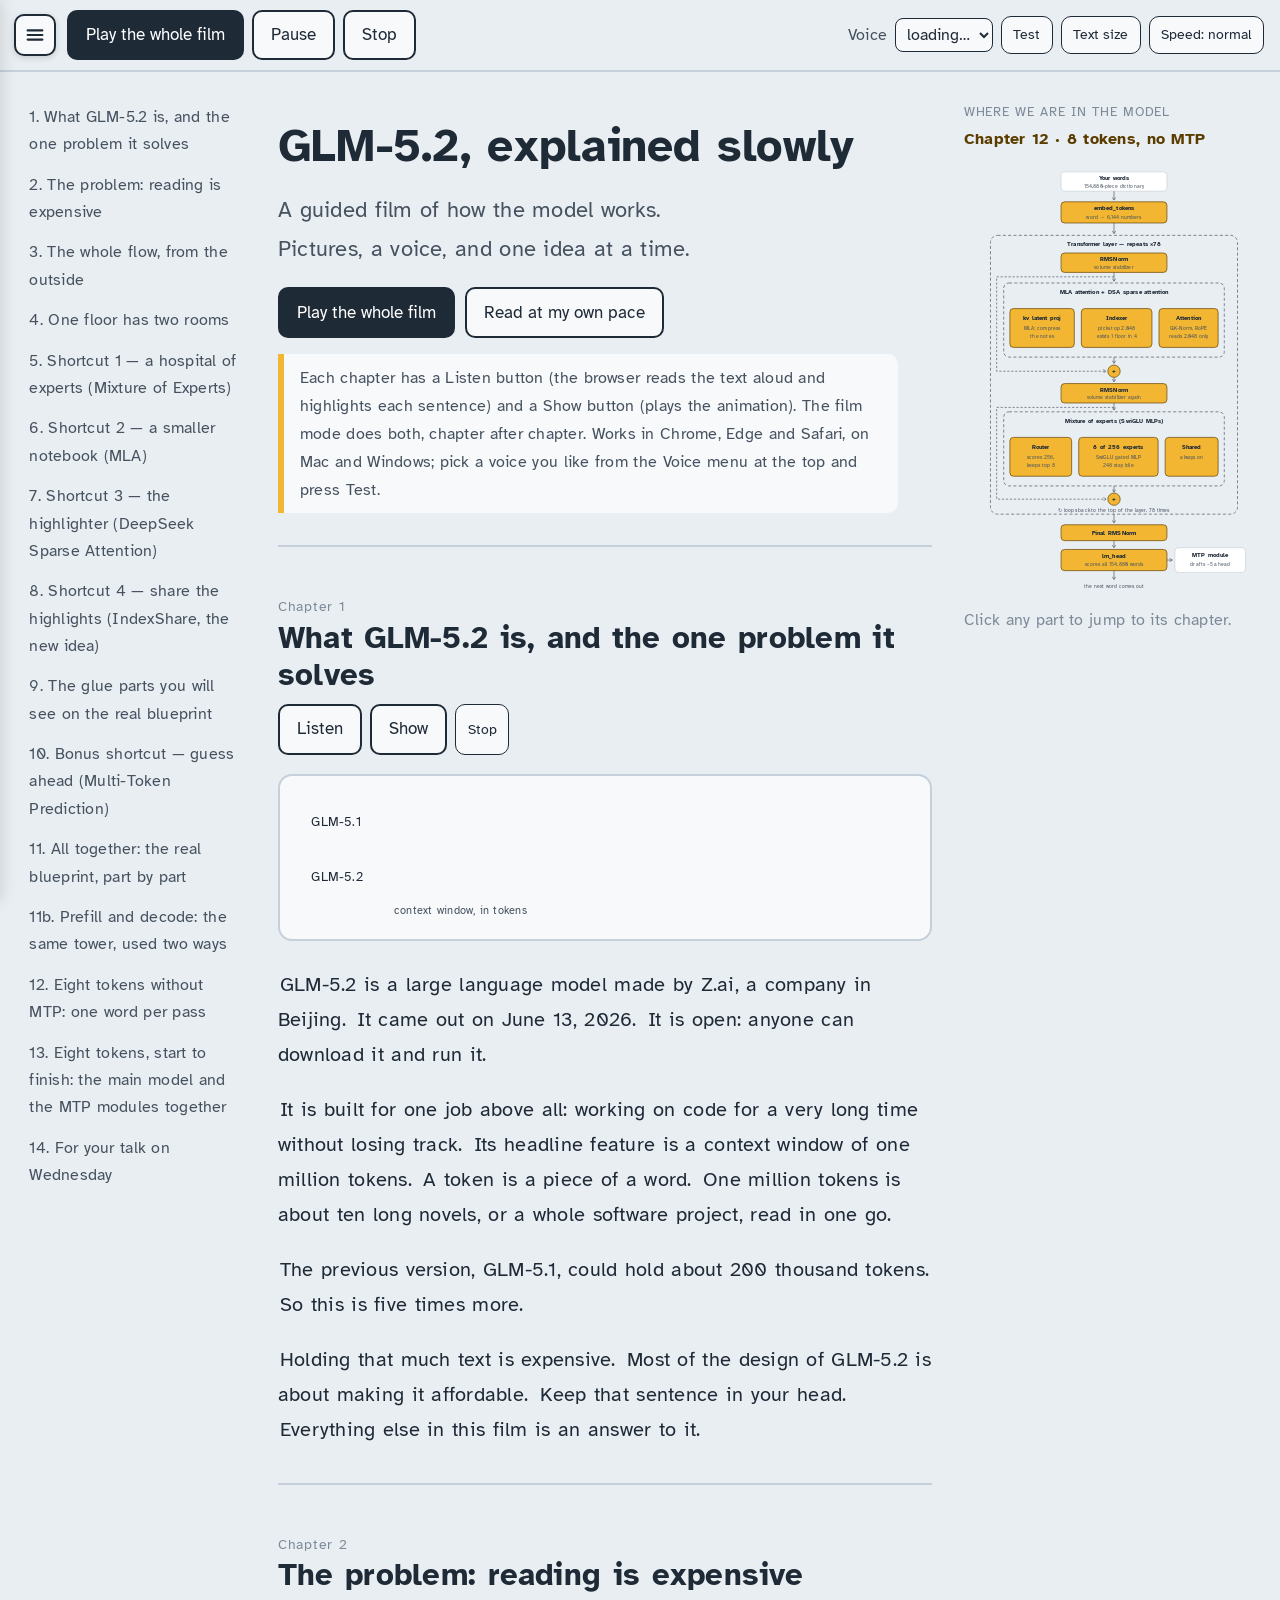
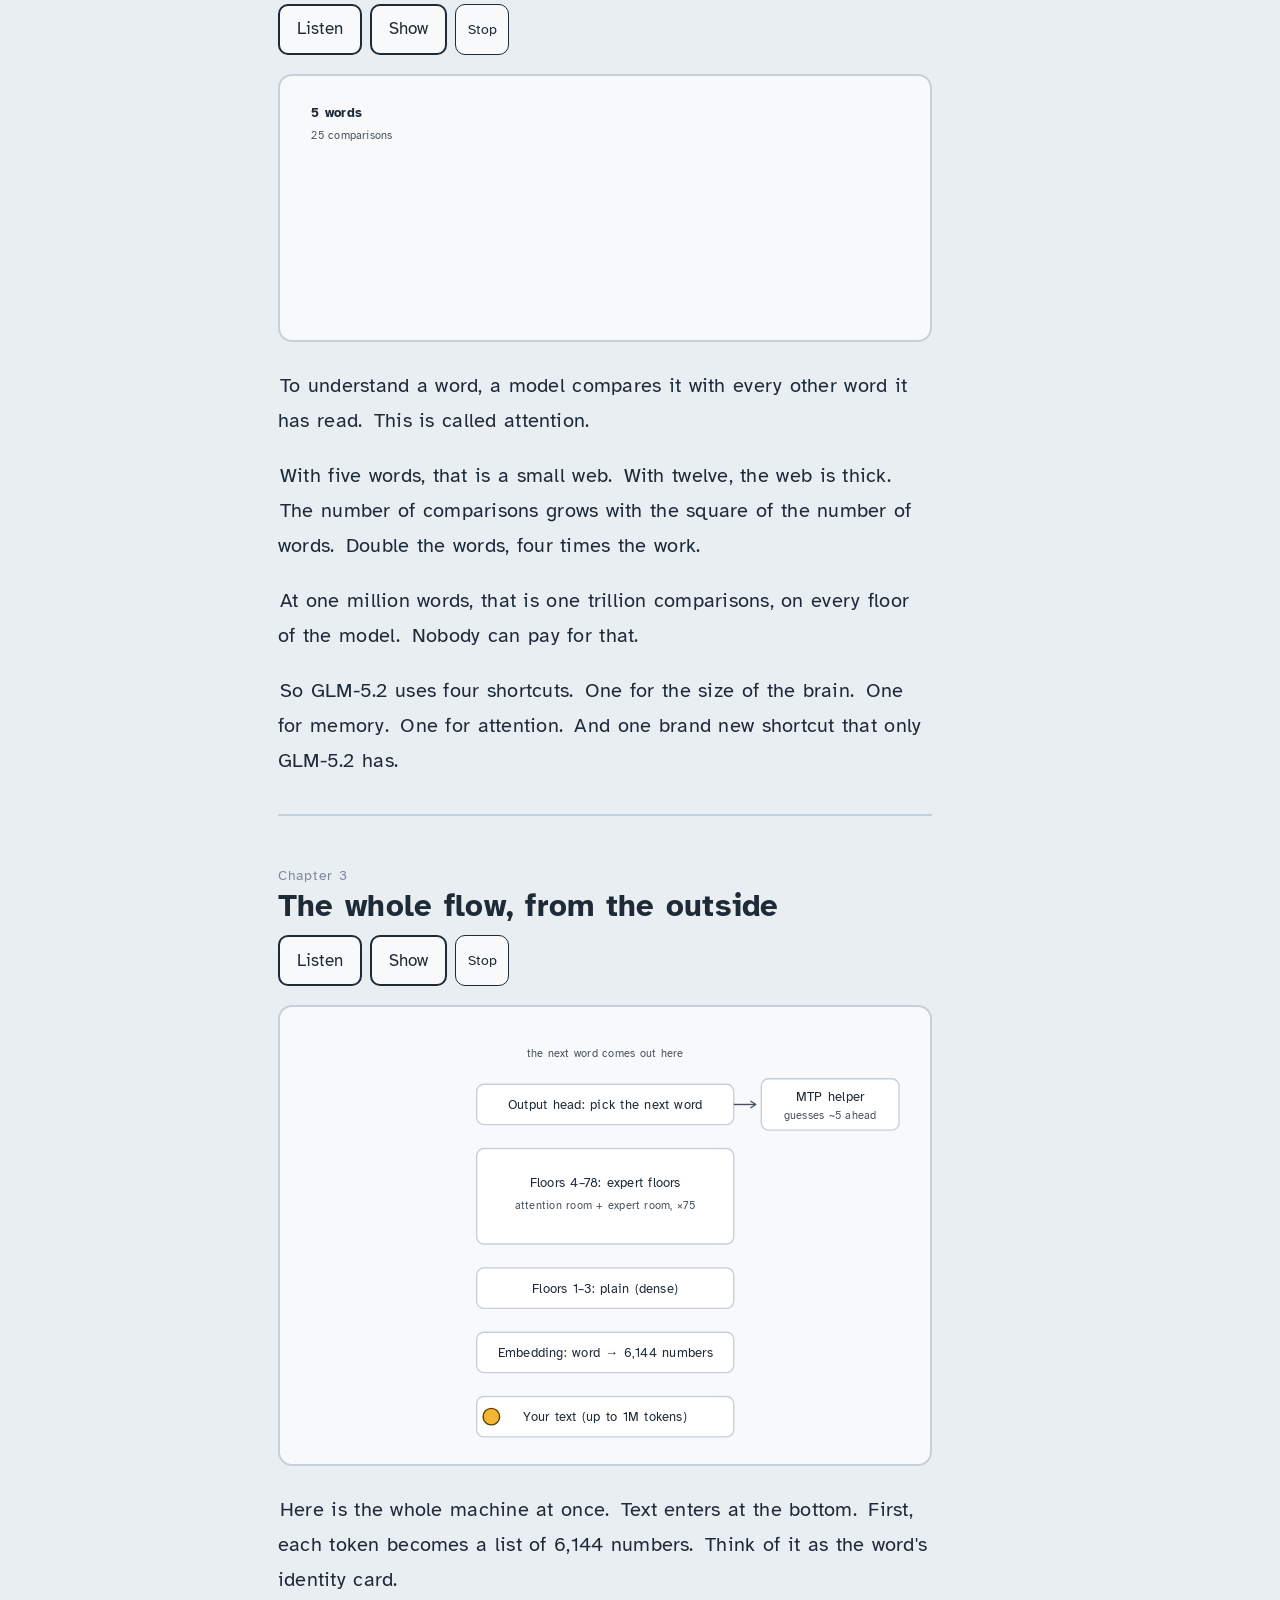
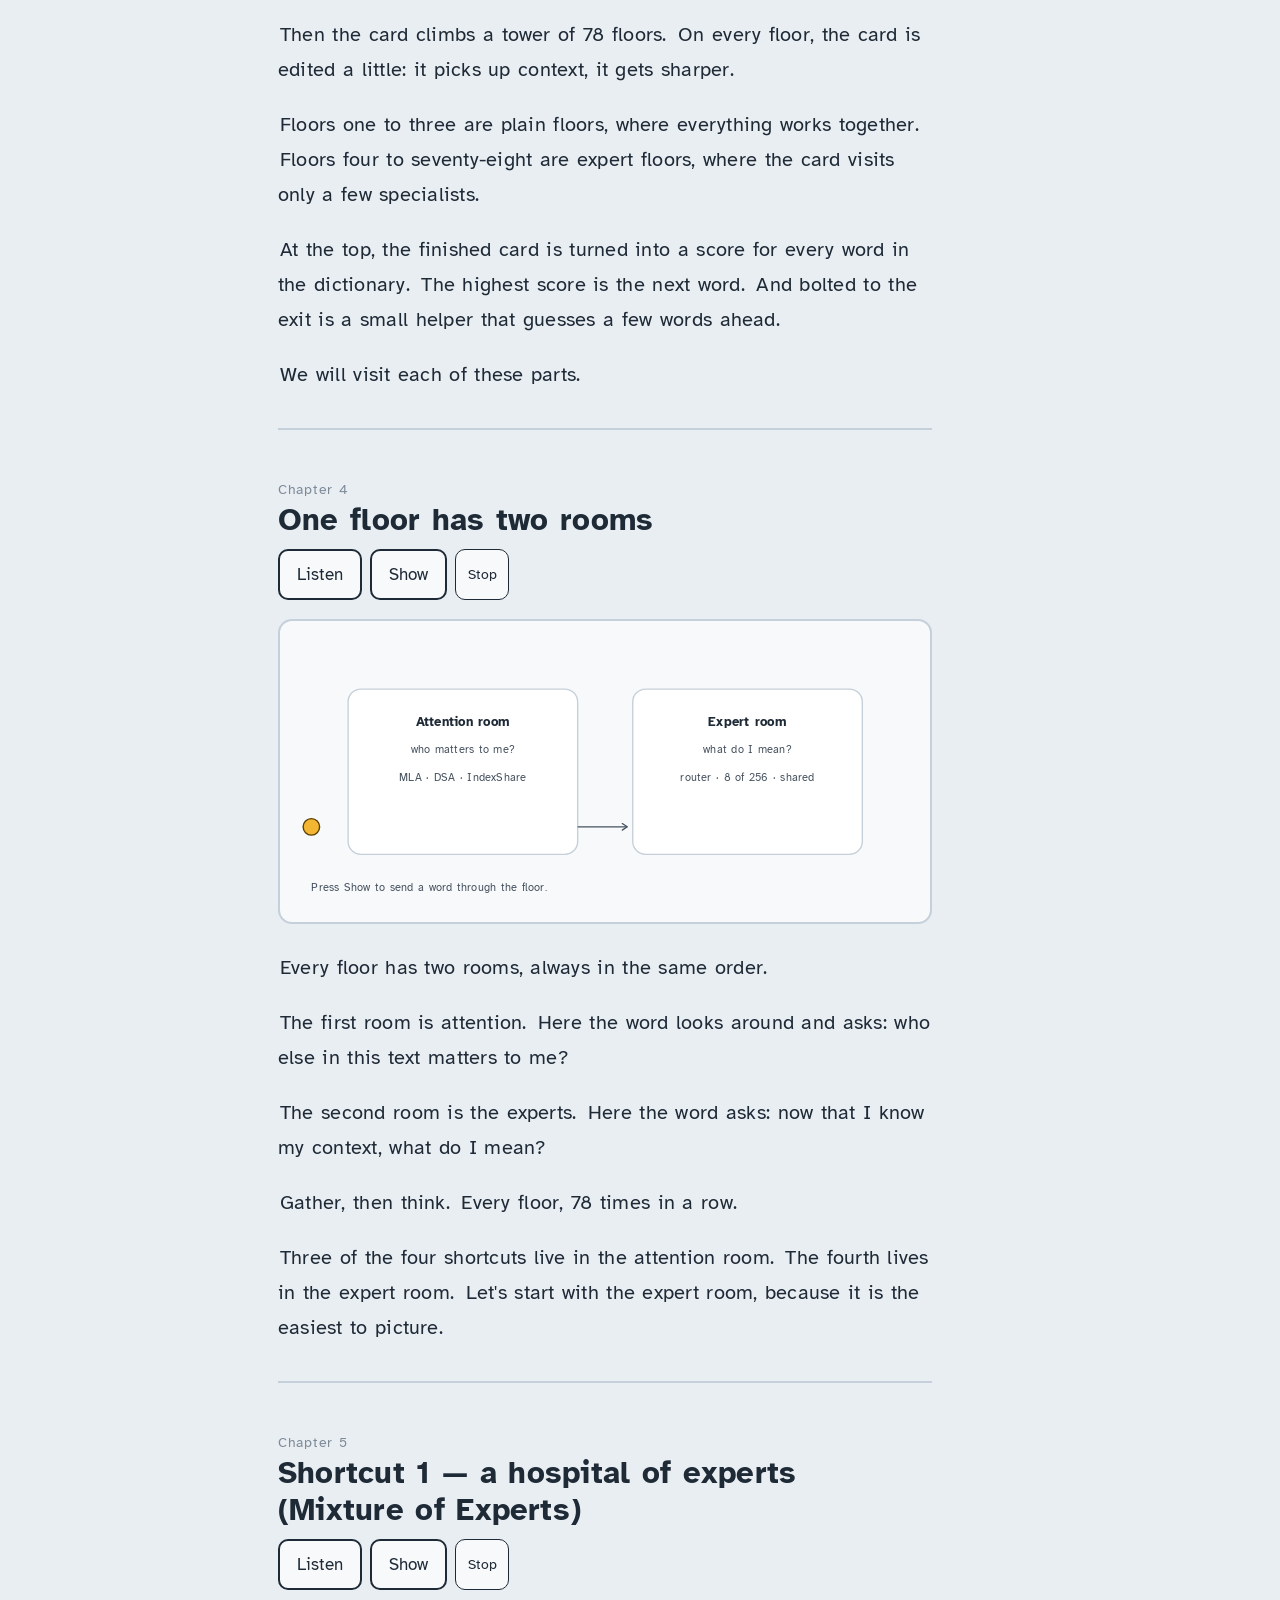
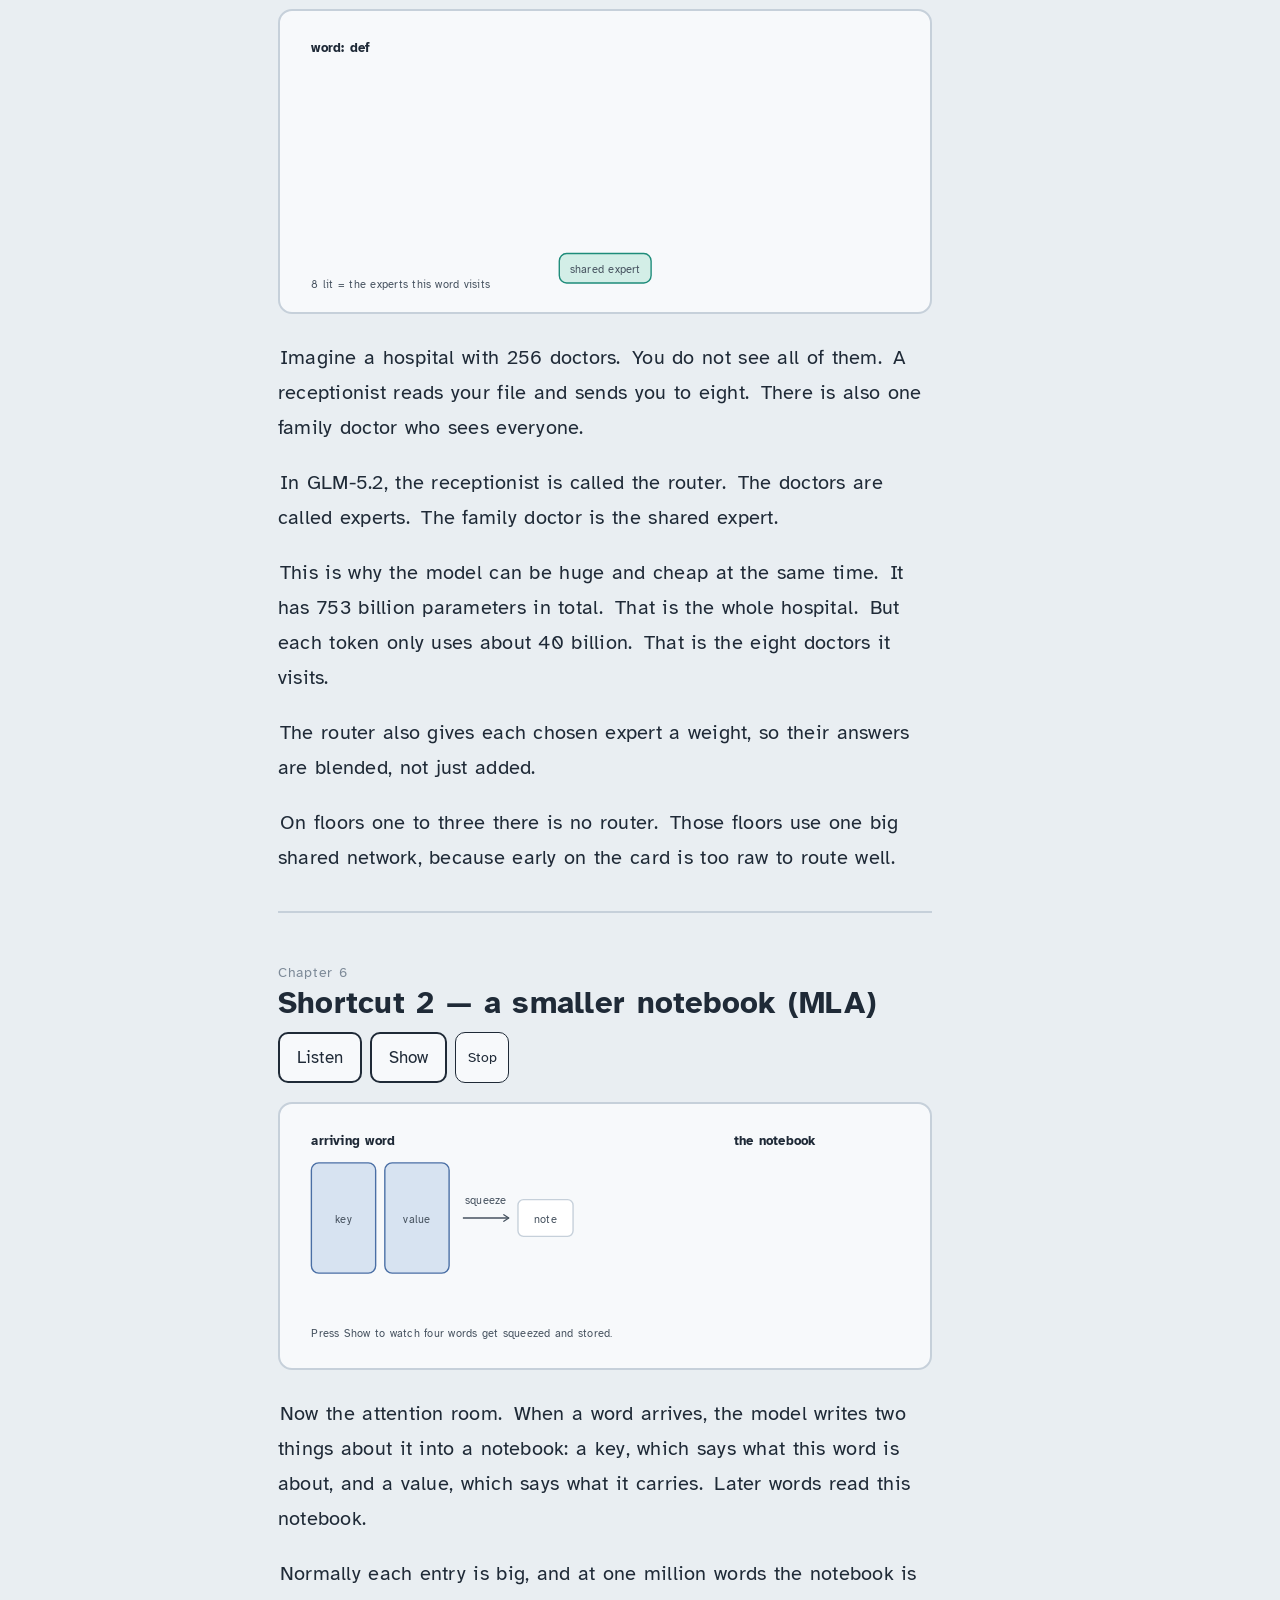
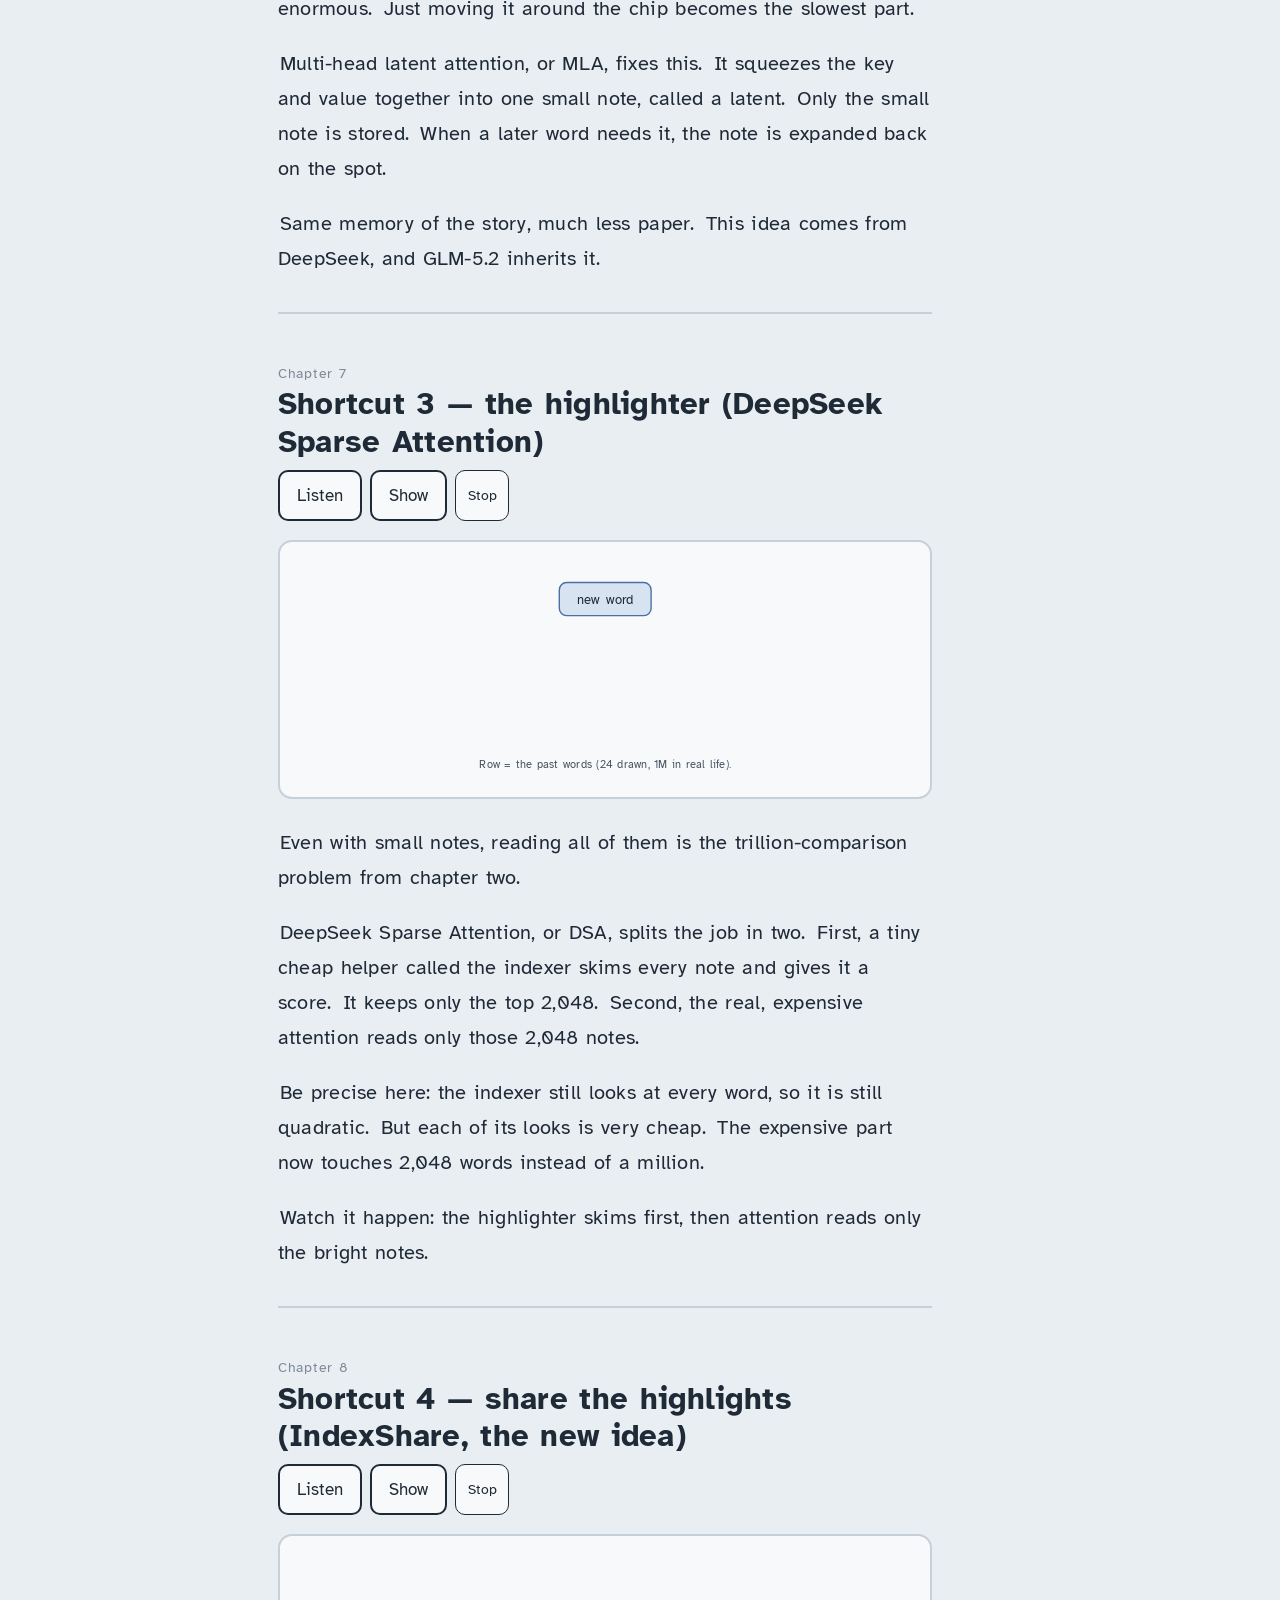
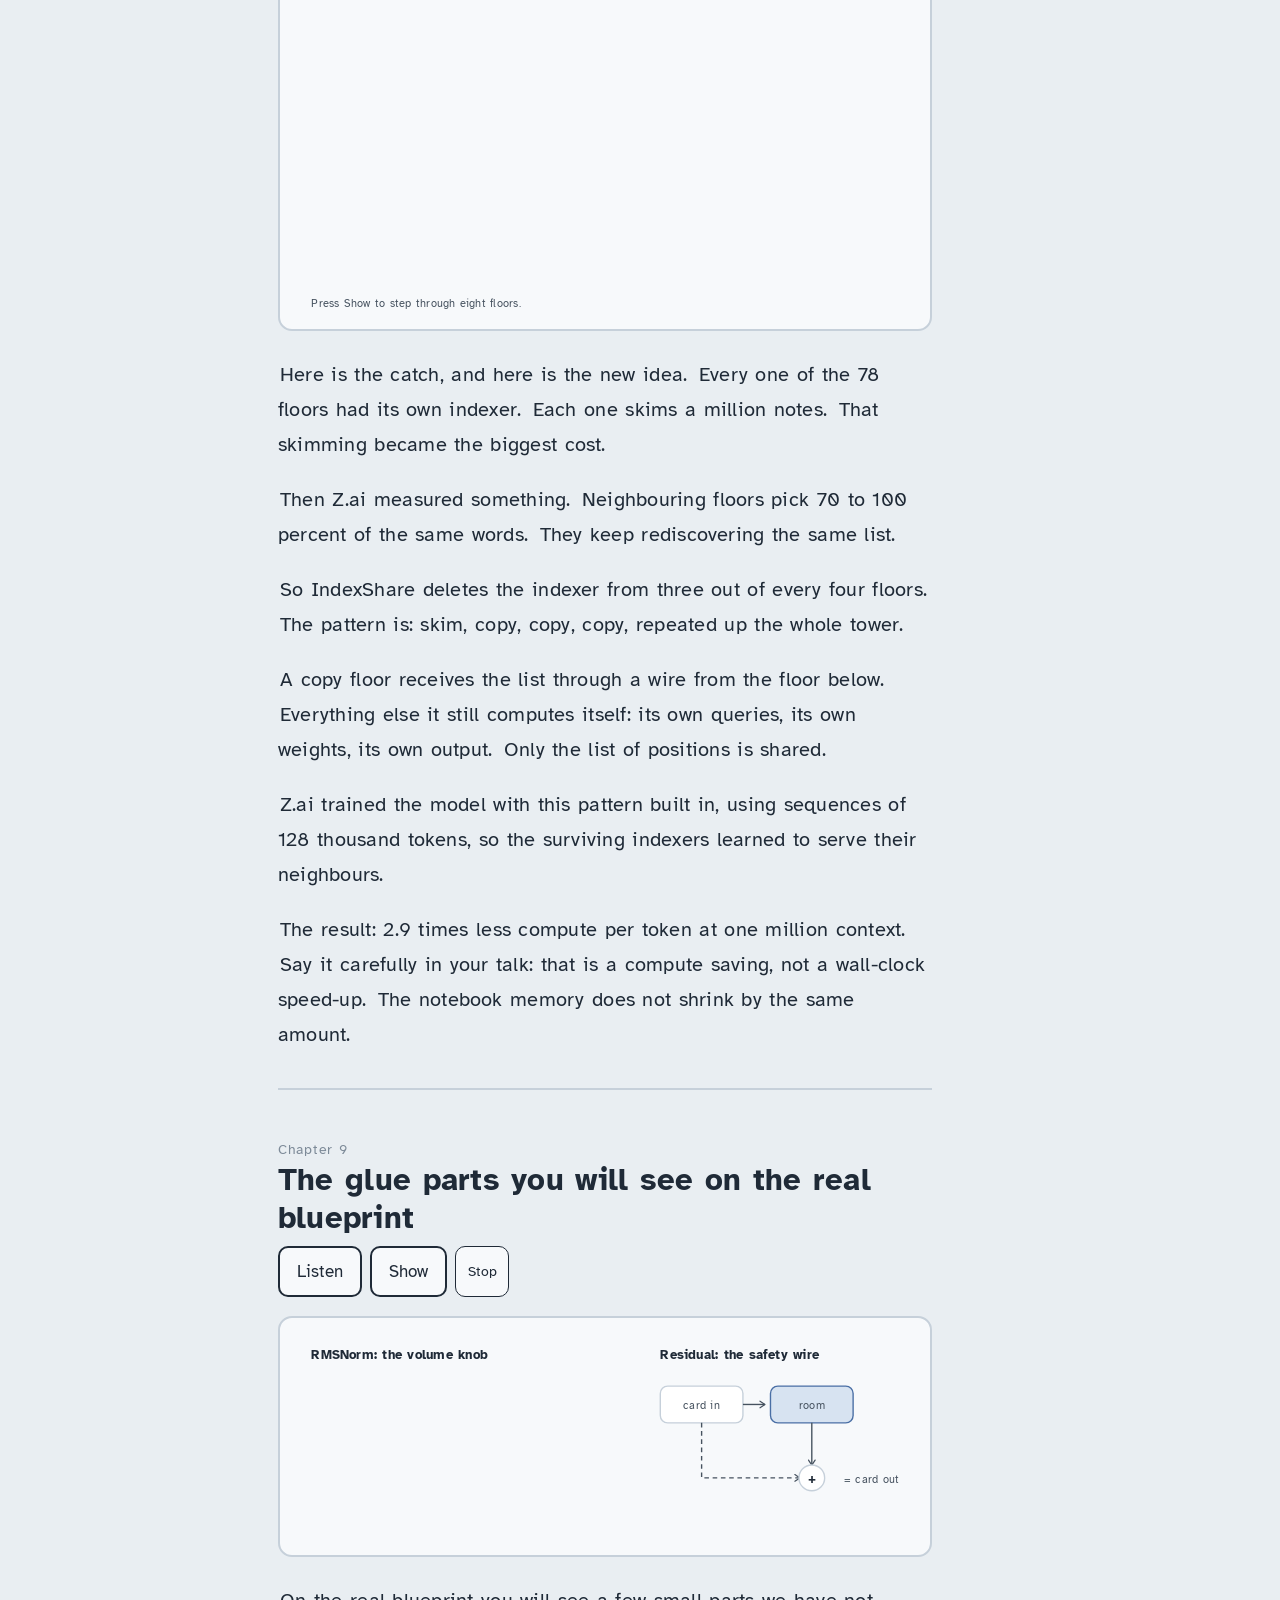
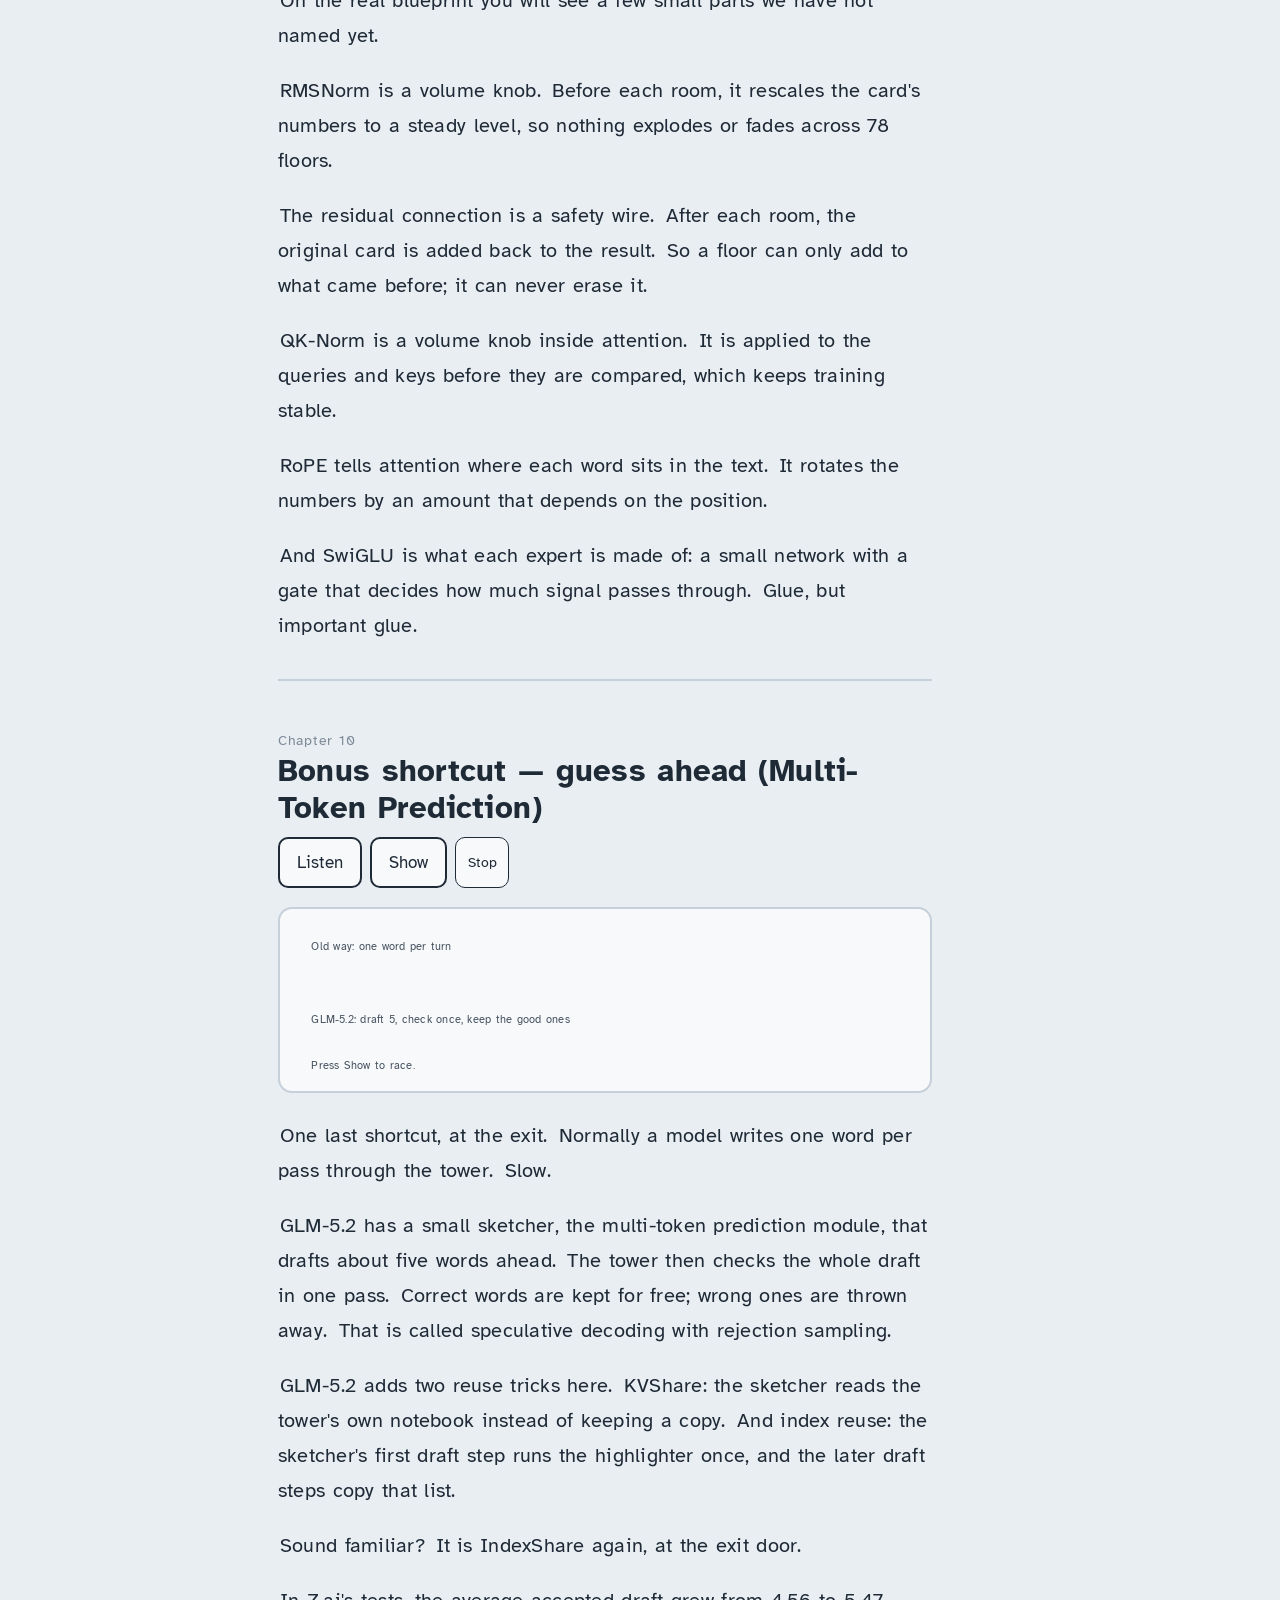
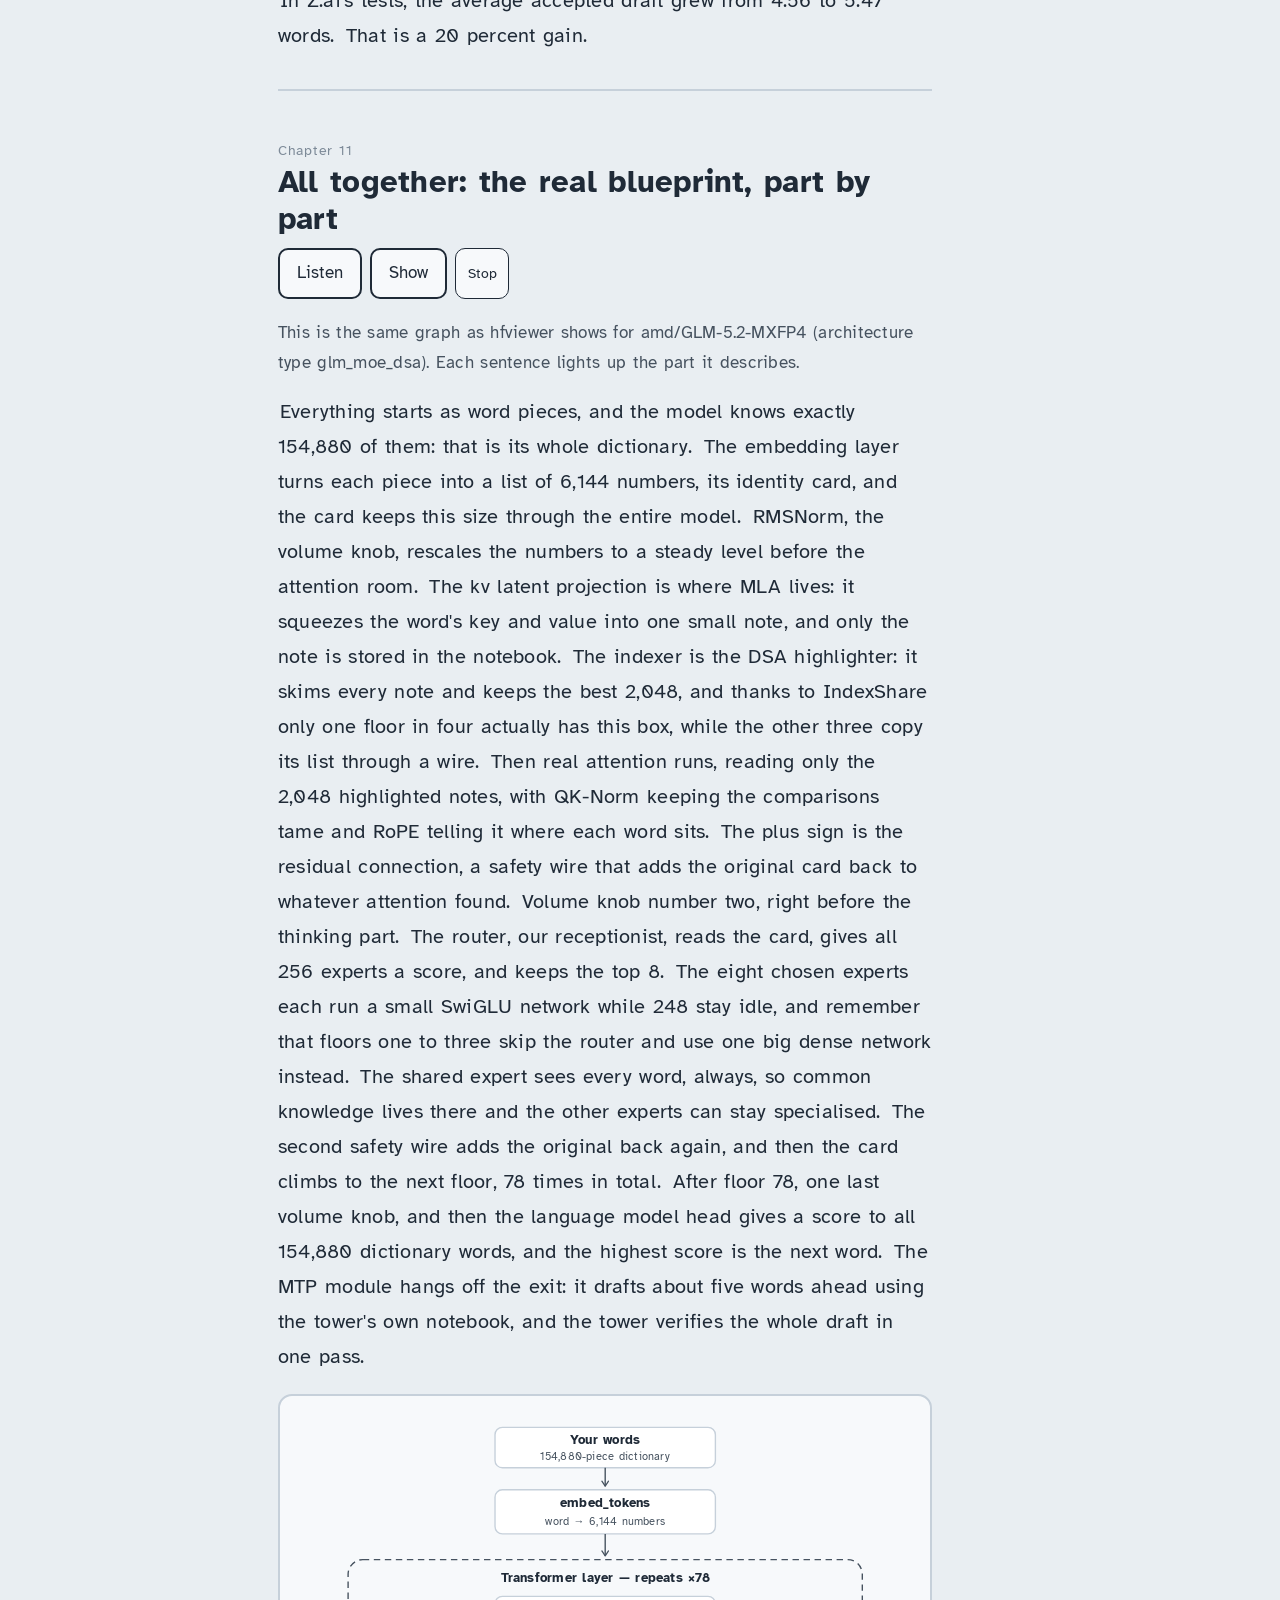
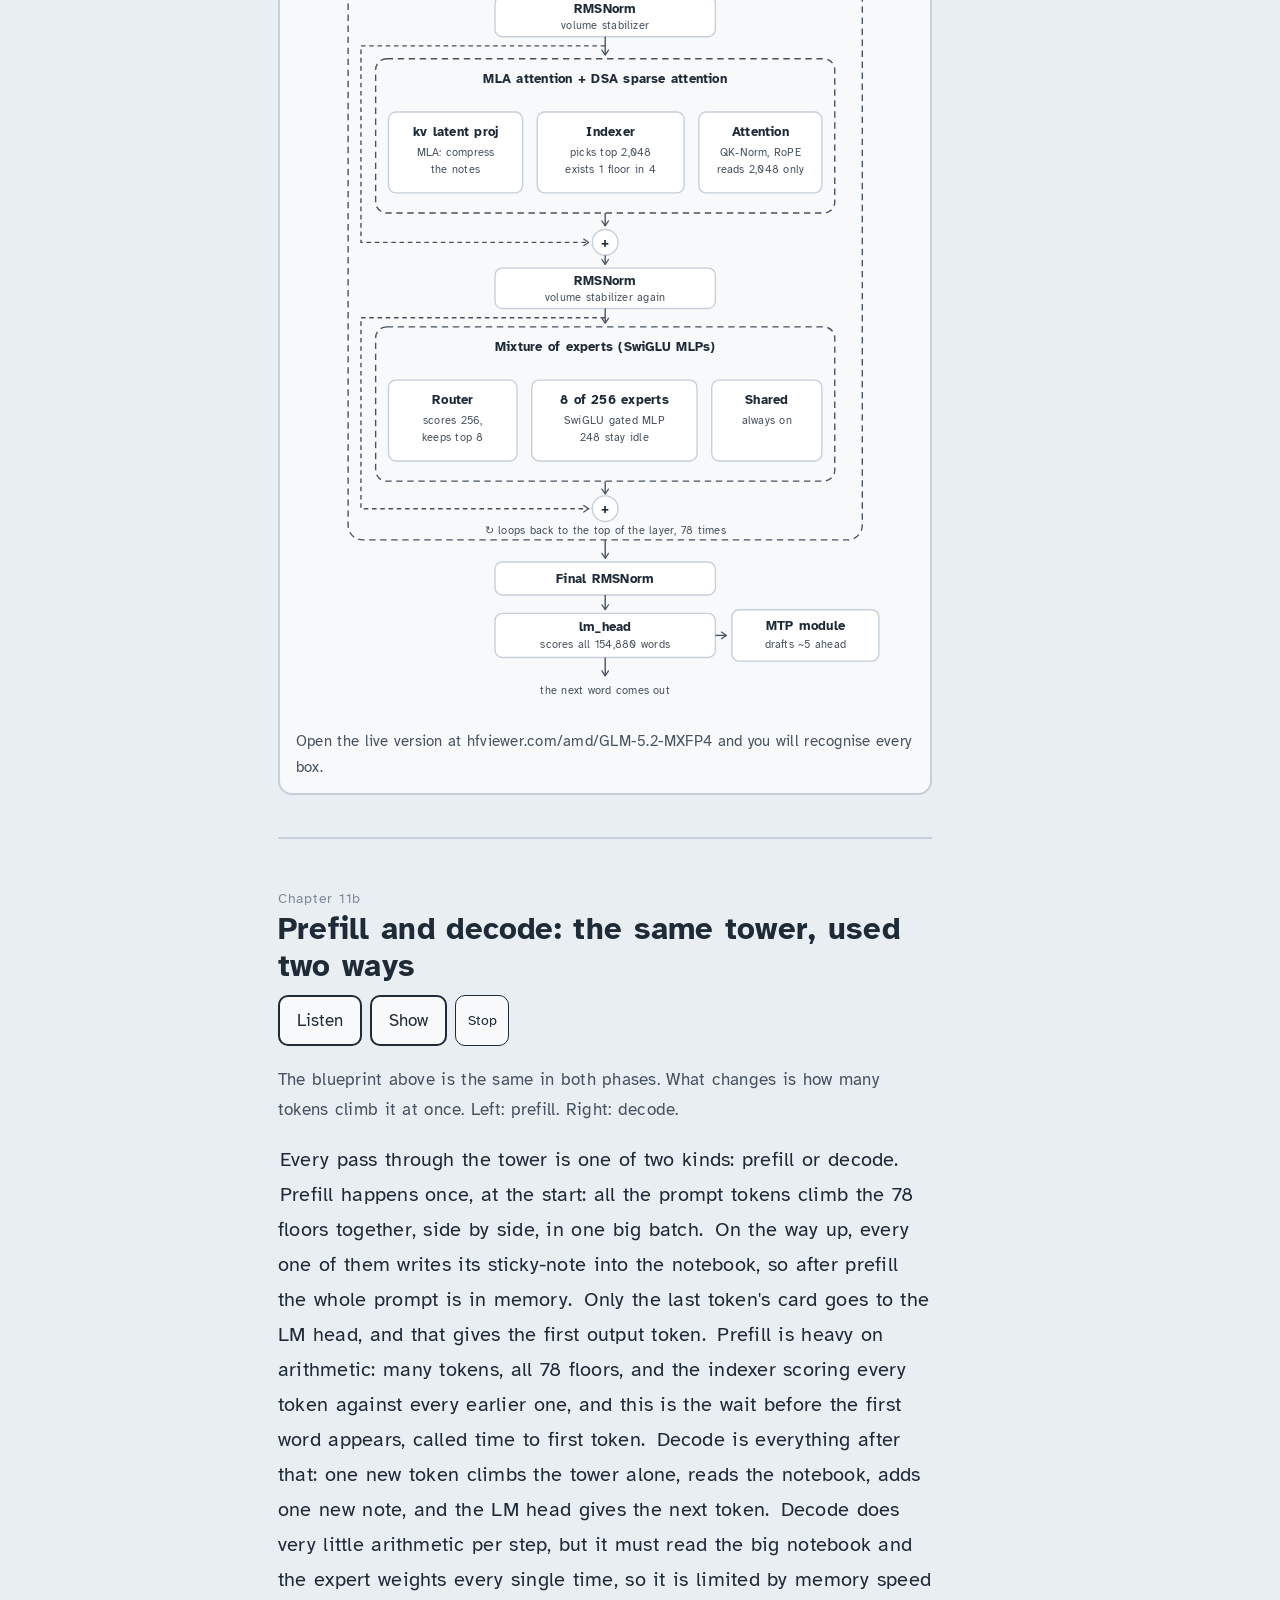
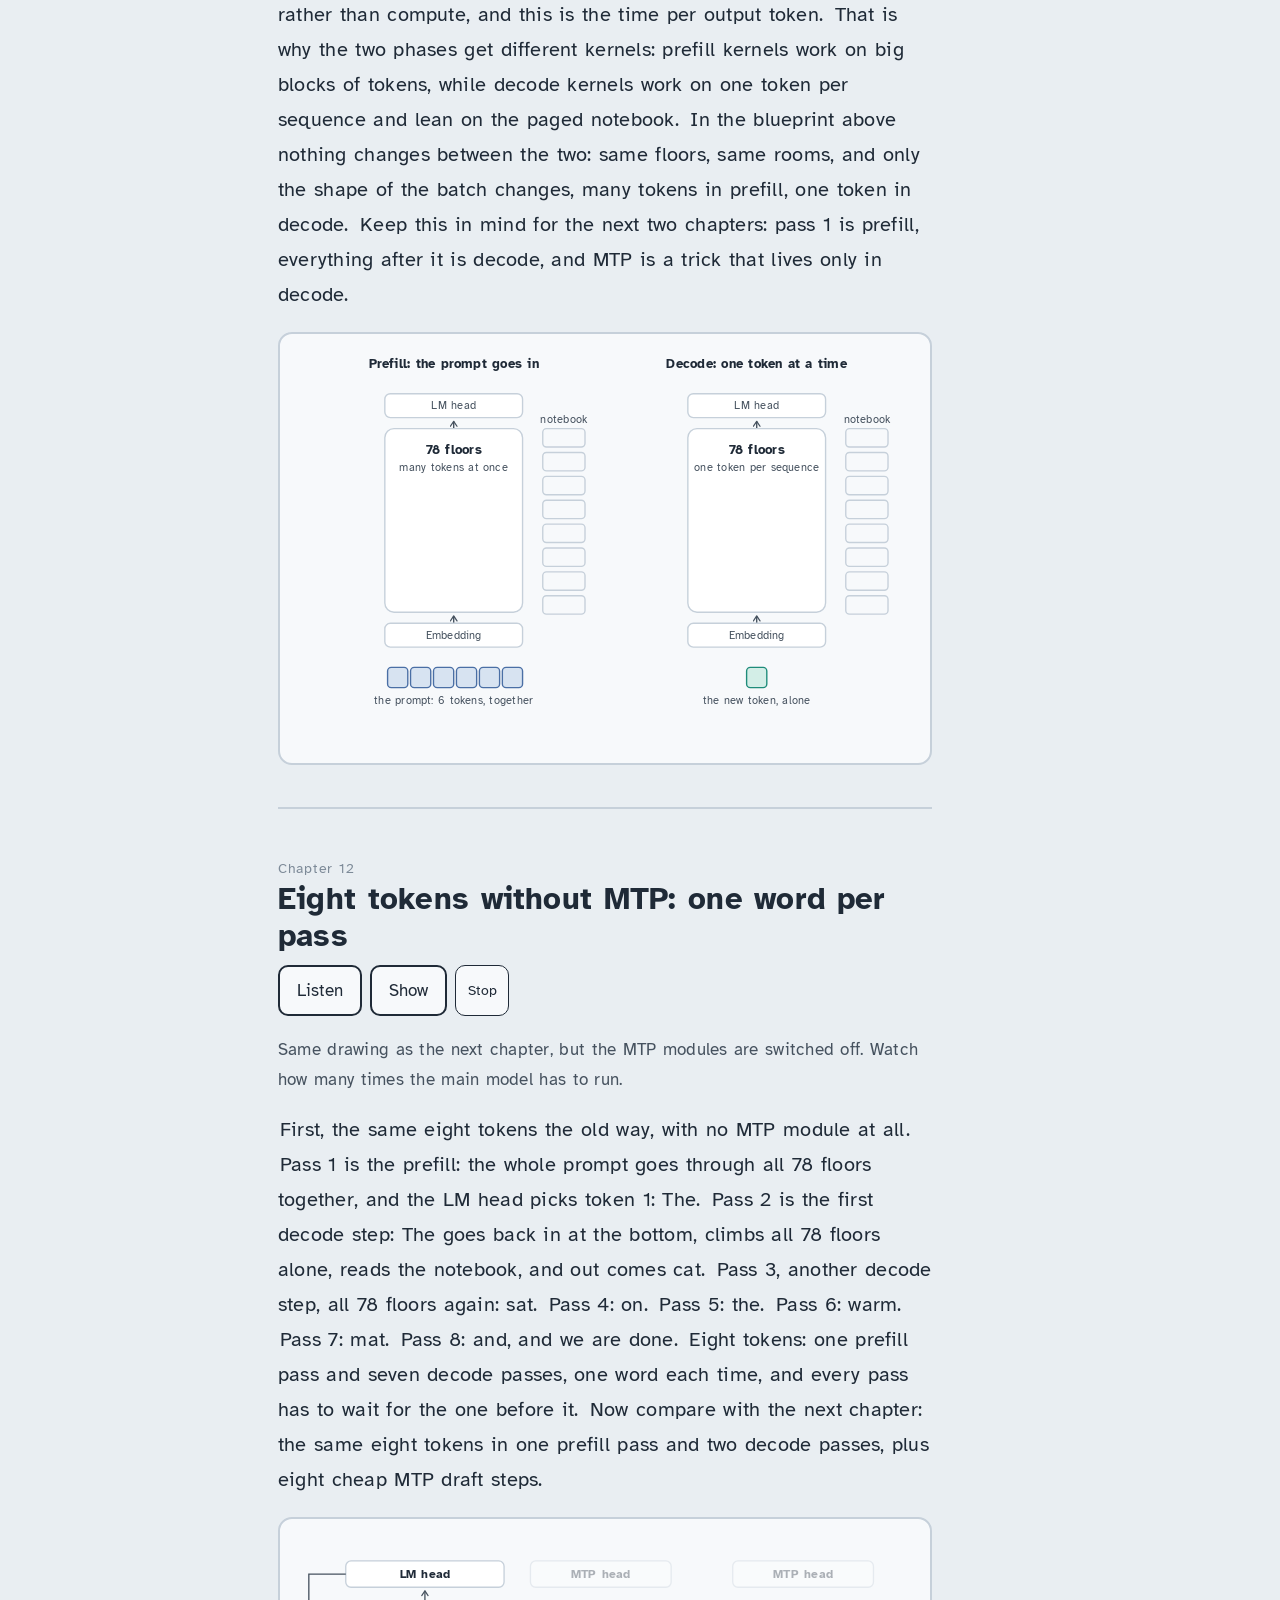
==== commit becd0562: "Model panel on the home page; pure-optimization page; fit on double-click" ====
--- a/index.html
+++ b/index.html
@@ -51,7 +51,15 @@
 .bar{position:sticky;top:0;z-index:20;background:var(--paper);border-bottom:2px solid var(--line);padding:.6rem 1rem .6rem 4.2rem;display:flex;flex-wrap:wrap;gap:.5rem;align-items:center}
 .bar .grow{flex:1}
 .bar .stat{font-size:.8em;color:var(--ink2)}
-.wrap{display:grid;grid-template-columns:230px minmax(0,1fr);gap:2rem;max-width:1080px;margin:0 auto;padding:0 1rem 6rem}
+.wrap{display:grid;grid-template-columns:230px minmax(0,1fr) 300px;gap:2rem;max-width:1400px;margin:0 auto;padding:0 1rem 6rem}
+aside.model{position:sticky;top:76px;align-self:start;padding-top:1.5rem;font-size:.78em}
+aside.model .mlabel{color:var(--muted);letter-spacing:.05em;text-transform:uppercase;font-size:.85em}
+aside.model .mchap{font-weight:700;margin:.2em 0 .6em;min-height:1.4em;color:var(--hl-ink)}
+aside.model svg{width:100%;height:auto;max-height:calc(100vh - 150px);display:block}
+aside.model .box.on{fill:var(--hl);stroke:var(--hl-ink)}
+aside.model .box.col.on{fill:var(--hl-soft)}
+aside.model g[data-ch]{cursor:pointer}
+aside.model .mhint{color:var(--muted);margin-top:.5em}
 nav.rail{position:sticky;top:64px;align-self:start;font-size:.78em;padding-top:1.5rem}
 nav.rail ol{list-style:none;margin:0;padding:0}
 nav.rail li{margin:.15em 0}
@@ -101,6 +109,10 @@
 svg .slot.draft{fill:#fff;stroke:var(--muted);stroke-dasharray:4 3}
 svg .slot.ok{fill:var(--done-soft);stroke:var(--done)}
 svg .slot.fix{fill:var(--hl-soft);stroke:var(--hl-ink)}
+@media (max-width:1180px){
+  .wrap{grid-template-columns:230px minmax(0,1fr);max-width:1080px}
+  aside.model{display:none}
+}
 @media (max-width:820px){
   .wrap{grid-template-columns:1fr;gap:0}
   nav.rail{position:static;padding:1rem 0 0}
@@ -617,6 +629,12 @@
   <p style="font-size:.9em;color:var(--ink2)">Suggested timing for 60 minutes: intro 5, expert room 10, attention room with MLA and DSA 15, IndexShare 15, MTP 8, glue and benchmarks 7. If you must cut, cut MTP first, never IndexShare.</p>
 </section>
 </main>
+<aside class="model" id="modelAside" aria-label="Where we are in the model">
+  <div class="mlabel">Where we are in the model</div>
+  <div class="mchap" id="modelChap"></div>
+  <div id="modelSvg"></div>
+  <div class="mhint">Click any part to jump to its chapter.</div>
+</aside>
 </div>
 <style>
 @media (min-width:821px){.stage.pin{position:sticky;top:76px;z-index:5}}
@@ -648,7 +666,7 @@
 });
 const toc=$('#toc');
 sections.forEach(sec=>{const li=document.createElement('li');const a=document.createElement('a');a.href='#'+sec.id;a.textContent=$('.num',sec).textContent.replace('Chapter ','')+'. '+$('h2',sec).textContent;a.id='toc-'+sec.id;li.appendChild(a);toc.appendChild(li);});
-const io=new IntersectionObserver(es=>{es.forEach(e=>{const a=$('#toc-'+e.target.id);if(a)a.classList.toggle('now',e.isIntersecting);});},{rootMargin:'-40% 0px -50% 0px'});
+const io=new IntersectionObserver(es=>{es.forEach(e=>{const a=$('#toc-'+e.target.id);if(a)a.classList.toggle('now',e.isIntersecting); if(e.isIntersecting&&typeof modelFor==='function')modelFor(e.target.id);});},{rootMargin:'-40% 0px -50% 0px'});
 sections.forEach(s=>io.observe(s));
 
 /* ---- speech ---- */
@@ -774,6 +792,7 @@
 };
 const c11map=[['c11n0'],['c11n1'],['c11n2'],['c11n3'],['c11n4'],['c11n5'],['c11n6'],['c11n7'],['c11n8'],['c11n9'],['c11n10'],['c11n11'],['c11n12','c11n13'],['c11n14']];
 function c11step(k,text){ c11map.forEach((ids,j)=>ids.forEach(id=>{const b=$('#'+id+' .box');b.classList.toggle('on',j===k);b.classList.toggle('done',j<k);}));
+  if(typeof modelLight==='function'){ modelLight(c11map[Math.min(k,c11map.length-1)].map(id=>id.replace(/^c11/,''))); const l=$('#modelChap'); if(l)l.textContent='Chapter 11 · part '+(Math.min(k,c11map.length-1)+1); }
   const live=$('#ch11live'); if(live)live.textContent=(text||''); const el=$('#'+c11map[Math.min(k,c11map.length-1)][0]); if(el)el.scrollIntoView({behavior:'smooth',block:'center'}); }
 A.ch11=function(){ const my=RUN; const spans=$$('#ch11 .say .s'); let k=0;
   (function step(){ if(my!==RUN)return; if(k>=c11map.length)return; spans.forEach((s,j)=>{s.classList.toggle('on',j===k);s.classList.toggle('did',j<k);}); c11step(k,spans[k]?spans[k].textContent:''); k++; later(step,4200); })();
@@ -806,6 +825,7 @@
   c12wires.forEach(id=>{const w=$('#'+id);if(w)w.classList.toggle('wlit',!!(st.w&&st.w.includes(id)));});
   st.strip.forEach((s,i)=>{const r=$('#c12s'+i),t=$('#c12t'+i);r.setAttribute('class','slot'+(s?' '+s:''));t.textContent=s?c12words[i]:'';});
   $('#c12count').textContent='main-model passes: '+st.pass+' · MTP draft steps: '+st.mtp;
+  if(typeof modelLight==='function'){ const mtp=st.lit.some(id=>/^c12p/.test(id)); modelLight(mtp?['n14']:(st.lit.length?['n1','n2','n3','n4','n5','n6','n7','n8','n9','n10','n11','n12','n13']:[])); }
   const ph=['','phase: PREFILL','phase: PREFILL → token 1','phase: DECODE (MTP drafting)','phase: DECODE (MTP drafting)','phase: DECODE (MTP drafting)','phase: DECODE (MTP drafting)','phase: DECODE (MTP drafting)','phase: DECODE (wide verify pass)','phase: DECODE (wide verify pass)','phase: DECODE','phase: DECODE (MTP drafting)','phase: DECODE (wide verify pass)','1 prefill + 2 decode passes'];
   $('#c12phase').textContent=ph[Math.min(k,ph.length-1)];
   ['c12o_m','c12o_p1','c12o_p2'].forEach((id,i)=>{$('#'+id).textContent=st.o[i];});
@@ -861,14 +881,35 @@
 };
 const SYNC={ch11:c11step,ch12:c12step,chnm:nmstep,chpd:pdstep};
 
+
+/* ---- side panel: the end-to-end model, highlighted per chapter ---- */
+const MODEL_ALL=['n0','n1','n2','n3','n4','n5','n6','n7','n8','n9','n10','n11','n12','n13','n14'];
+const CH2MODEL={
+  ch1:MODEL_ALL, ch2:['n5','n4'], ch3:['n0','n1','n2','n3','n4','n5','n6','n7','n8','n9','n10','n11','n12','n13'],
+  ch4:['n3','n4','n5','n8','n9','n10'], ch5:['n8','n9','n10'], ch6:['n3'], ch7:['n4','n5'], ch8:['n4'],
+  ch9:['n2','n6','n7','n11','n12'], ch10:['n14'], ch11:[], chpd:['n0','n1','n3','n4','n5','n8','n9','n13'],
+  chnm:['n1','n2','n3','n4','n5','n6','n7','n8','n9','n10','n11','n12','n13'], ch12:['n13','n14'], ch13:[] };
+const NODE2CH={n0:'ch3',n1:'ch3',n2:'ch9',n3:'ch6',n4:'ch7',n5:'ch7',n6:'ch9',n7:'ch9',n8:'ch5',n9:'ch5',n10:'ch5',n11:'ch9',n12:'ch9',n13:'ch3',n14:'ch10'};
+const CHNAME={ch1:'Chapter 1 · the whole model',ch2:'Chapter 2 · attention cost',ch3:'Chapter 3 · the whole flow',ch4:'Chapter 4 · the two rooms',ch5:'Chapter 5 · mixture of experts',ch6:'Chapter 6 · MLA',ch7:'Chapter 7 · the DSA indexer',ch8:'Chapter 8 · IndexShare',ch9:'Chapter 9 · glue parts',ch10:'Chapter 10 · MTP',ch11:'Chapter 11 · the blueprint',chpd:'Chapter 11b · prefill and decode',chnm:'Chapter 12 · 8 tokens, no MTP',ch12:'Chapter 13 · 8 tokens with MTP',ch13:'Chapter 14 · your talk'};
+let modelCh='';
+(function buildModelPanel(){ const src=$('#ch11 .stage svg'), host=$('#modelSvg'); if(!src||!host)return;
+  const c=src.cloneNode(true); c.removeAttribute('role'); c.setAttribute('aria-hidden','true');
+  c.querySelectorAll('[id]').forEach(el=>{el.id=el.id.replace(/^c11/,'mm_');});
+  c.querySelectorAll('.box').forEach(b=>b.classList.remove('on','done'));
+  MODEL_ALL.forEach(n=>{const g=c.querySelector('#mm_'+n); if(g){g.dataset.ch=NODE2CH[n]; g.addEventListener('click',()=>{const sec=$('#'+NODE2CH[n]); if(sec){sec.scrollIntoView({behavior:'smooth',block:'start'}); modelFor(NODE2CH[n]);}});}});
+  host.appendChild(c);
+})();
+function modelLight(nodes){ MODEL_ALL.forEach(n=>{const b=$('#mm_'+n+' .box'); if(b)b.classList.toggle('on',nodes.includes(n));}); }
+function modelFor(chId){ if(!CH2MODEL[chId])return; modelCh=chId; modelLight(CH2MODEL[chId]); const l=$('#modelChap'); if(l)l.textContent=CHNAME[chId]||''; }
+
 /* ---- controls ---- */
 let paused=false;
 function resetHighlights(){ $$('.say .s').forEach(s=>s.classList.remove('on')); }
 function stopAll(){ RUN++; clearTimers(); if(synth){synth.cancel();try{synth.resume();}catch(e){}} paused=false; $('#pauseBtn').textContent='Pause'; resetHighlights(); }
-function show(id){ stopAll(); const my=RUN; const sec=$('#'+id); if(!SYNC[id])sec.scrollIntoView({behavior:'smooth',block:'start'}); if(A[id])later(()=>{if(my===RUN)A[id]();},400); }
-function listen(id){ stopAll(); unlock(); const sec=$('#'+id); if(SYNC[id]){ SYNC[id](0,''); speakSection(sec,(k,t)=>SYNC[id](k,t)); } else { speakSection(sec); } }
+function show(id){ stopAll(); modelFor(id); const my=RUN; const sec=$('#'+id); if(!SYNC[id])sec.scrollIntoView({behavior:'smooth',block:'start'}); if(A[id])later(()=>{if(my===RUN)A[id]();},400); }
+function listen(id){ stopAll(); unlock(); modelFor(id); const sec=$('#'+id); if(SYNC[id]){ SYNC[id](0,''); speakSection(sec,(k,t)=>SYNC[id](k,t)); } else { speakSection(sec); } }
 async function playFilm(){ stopAll(); unlock(); const my=RUN;
-  for(const sec of sections){ if(my!==RUN)return; sec.scrollIntoView({behavior:'smooth',block:'start'}); await new Promise(r=>later(r,900)); if(my!==RUN)return;
+  for(const sec of sections){ if(my!==RUN)return; modelFor(sec.id); sec.scrollIntoView({behavior:'smooth',block:'start'}); await new Promise(r=>later(r,900)); if(my!==RUN)return;
     if(SYNC[sec.id]){ SYNC[sec.id](0,''); await speakSection(sec,(k,t)=>SYNC[sec.id](k,t)); } else { if(A[sec.id])A[sec.id](); await speakSection(sec); }
     if(my!==RUN)return; await new Promise(r=>later(r,1200)); }
 }
@@ -884,8 +925,9 @@
 (function(){
   var sc=document.currentScript, root=(sc&&sc.dataset.root)||'./', here=(sc&&sc.dataset.here)||'';
   var items=[
-    ['home','Home','GLM-5.2, explained slowly — the guided film',root+'index.html'],
+    ['home','Home','GLM-5.2, explained slowly',root+'index.html'],
     ['opt','GLM – optimization','Where every vLLM and AITER PR sits in the model',root+'optimization/index.html'],
+    ['pure','GLM – pure optimization','Only the performance PRs, no drafts, no fixes',root+'pure-optimization/index.html'],
     ['pr','PR review','The original review-prep page (pr-review)',root+'pr-review/index.html']
   ];
   var btn=document.createElement('button'); btn.className='gnav-btn'; btn.setAttribute('aria-label','Open menu'); btn.setAttribute('aria-expanded','false');
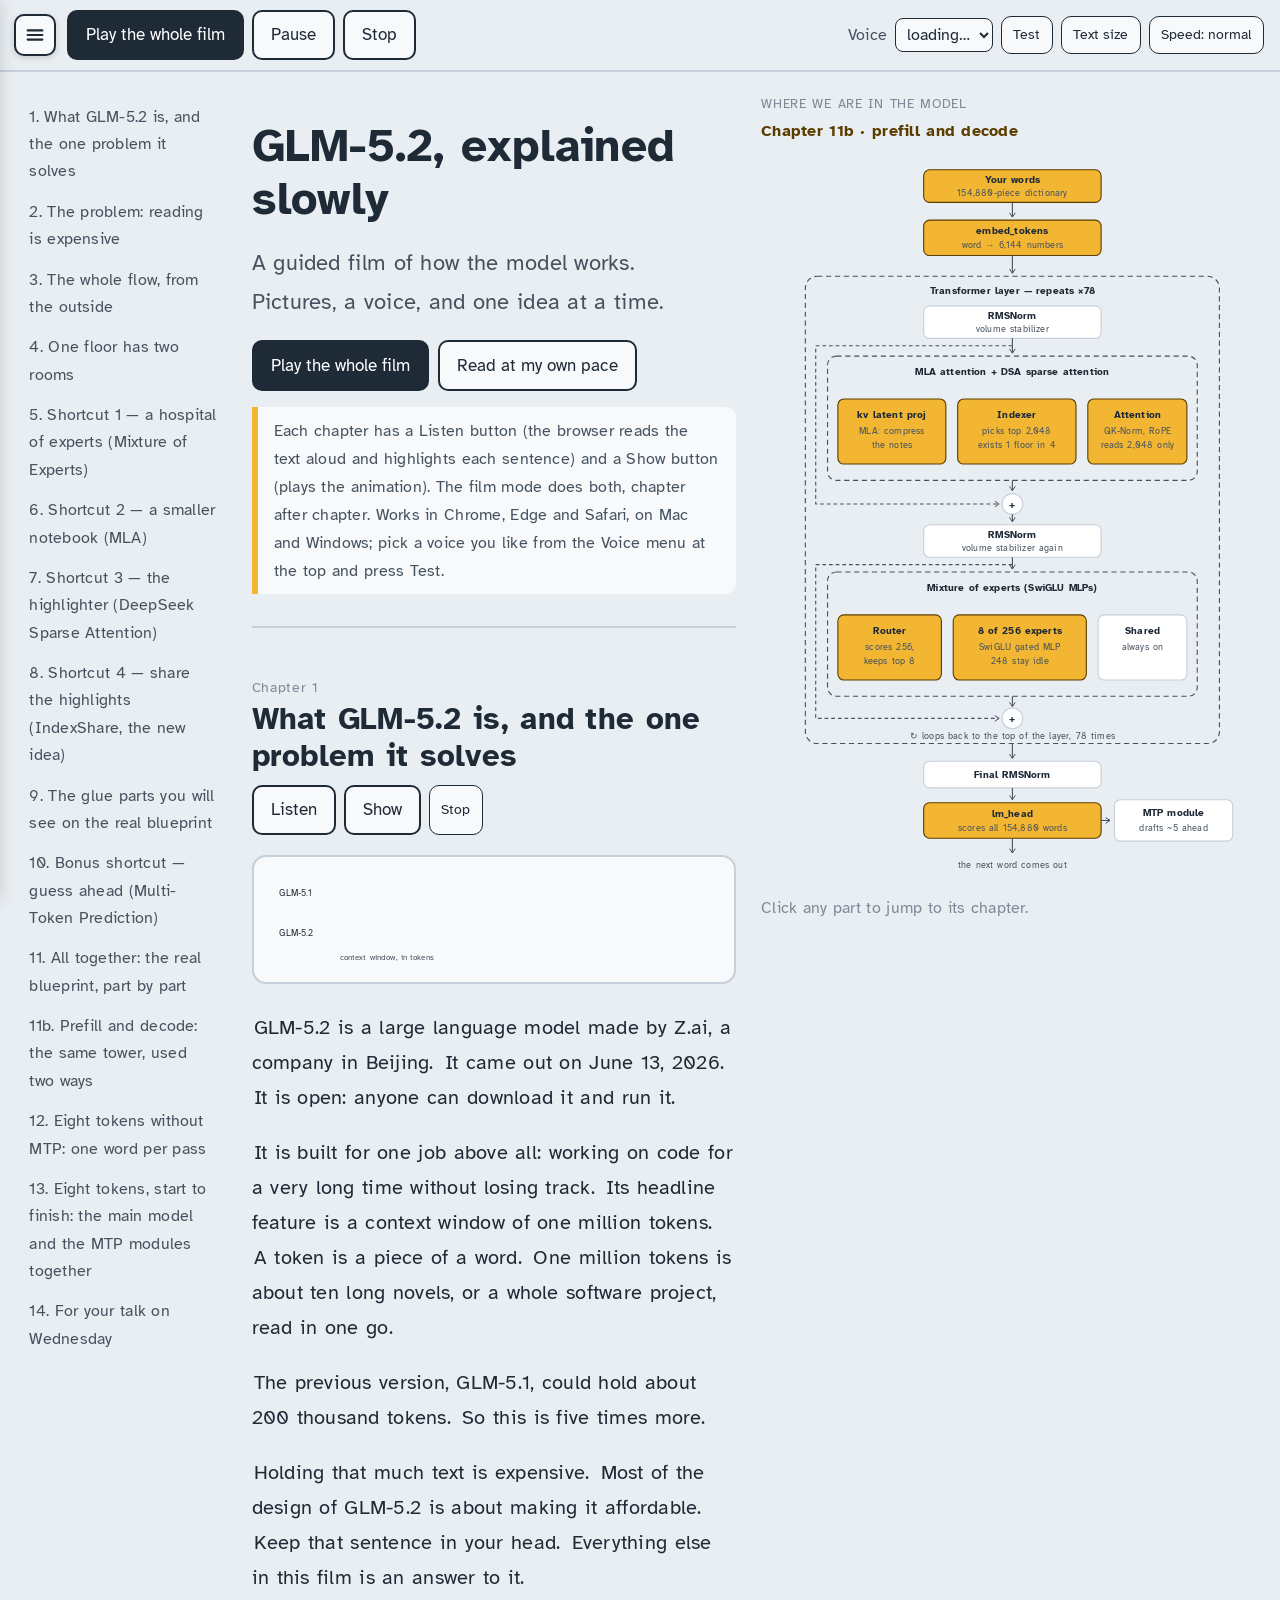
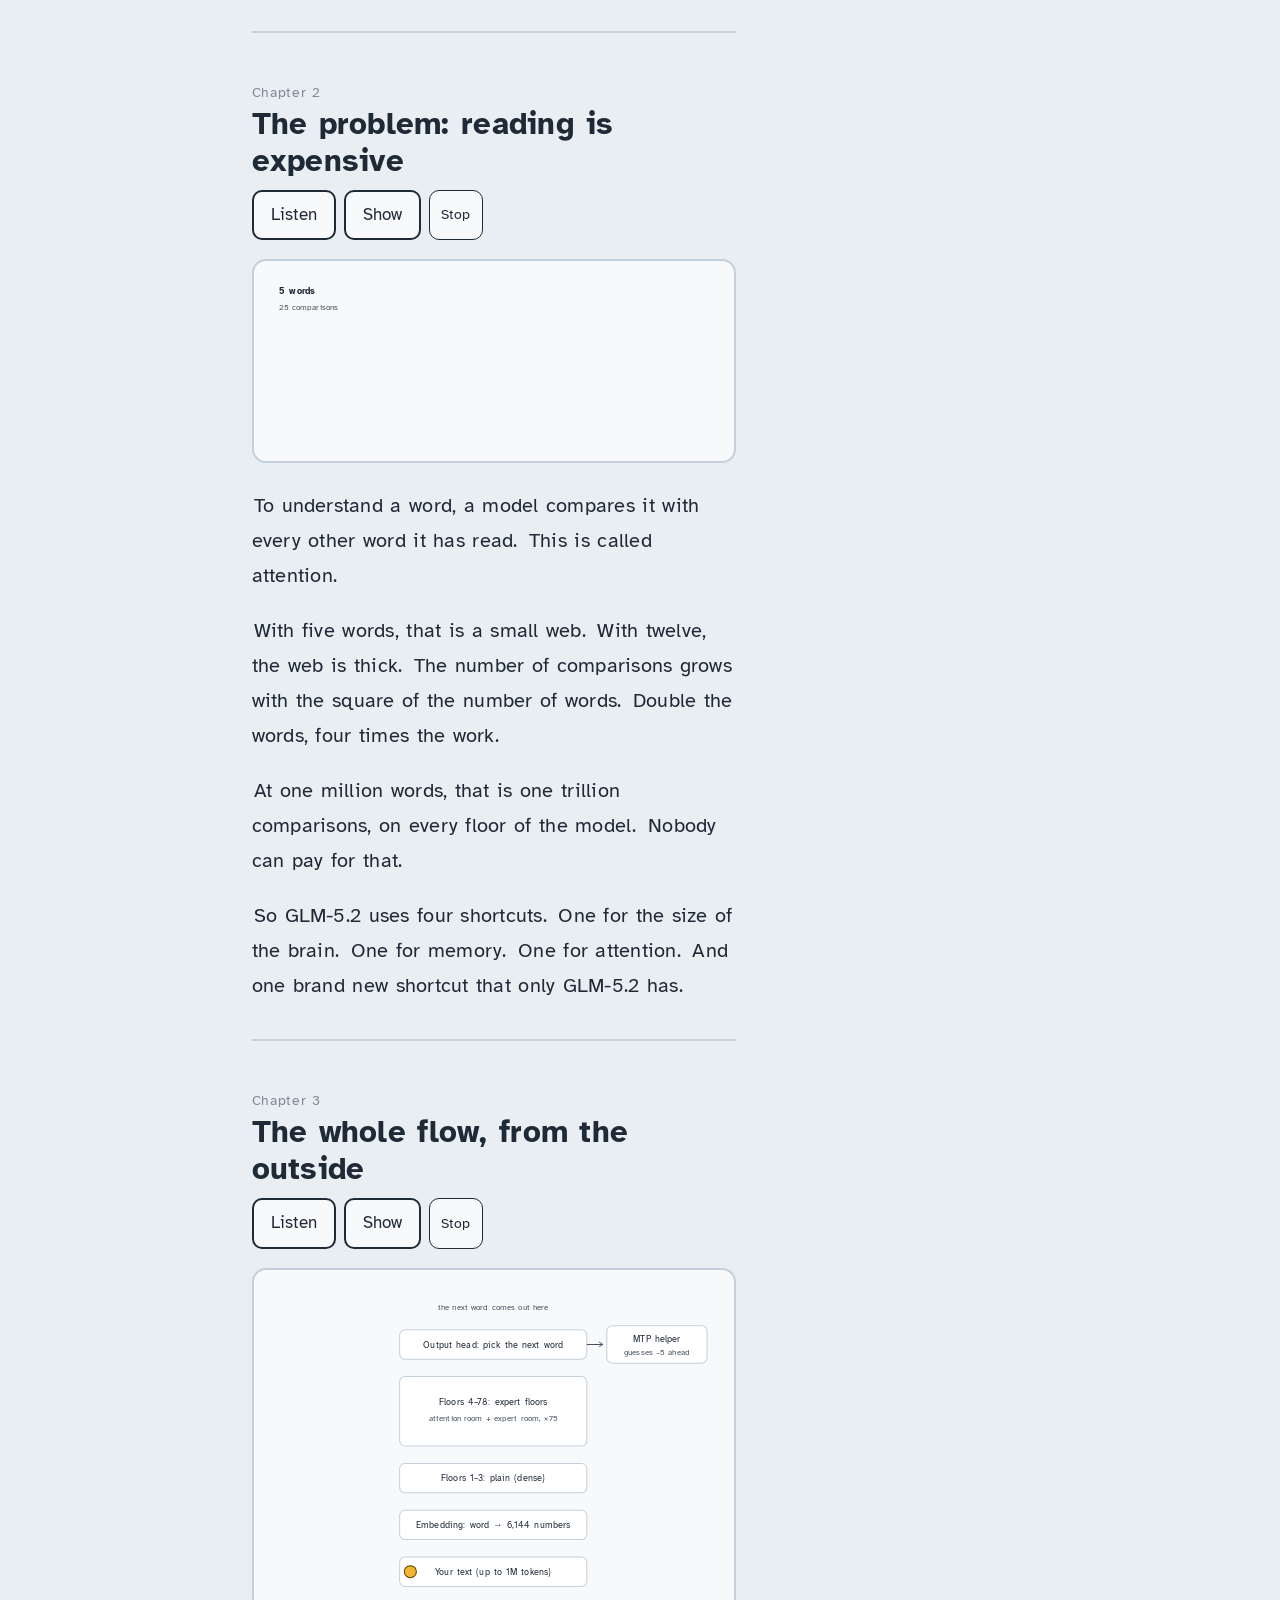
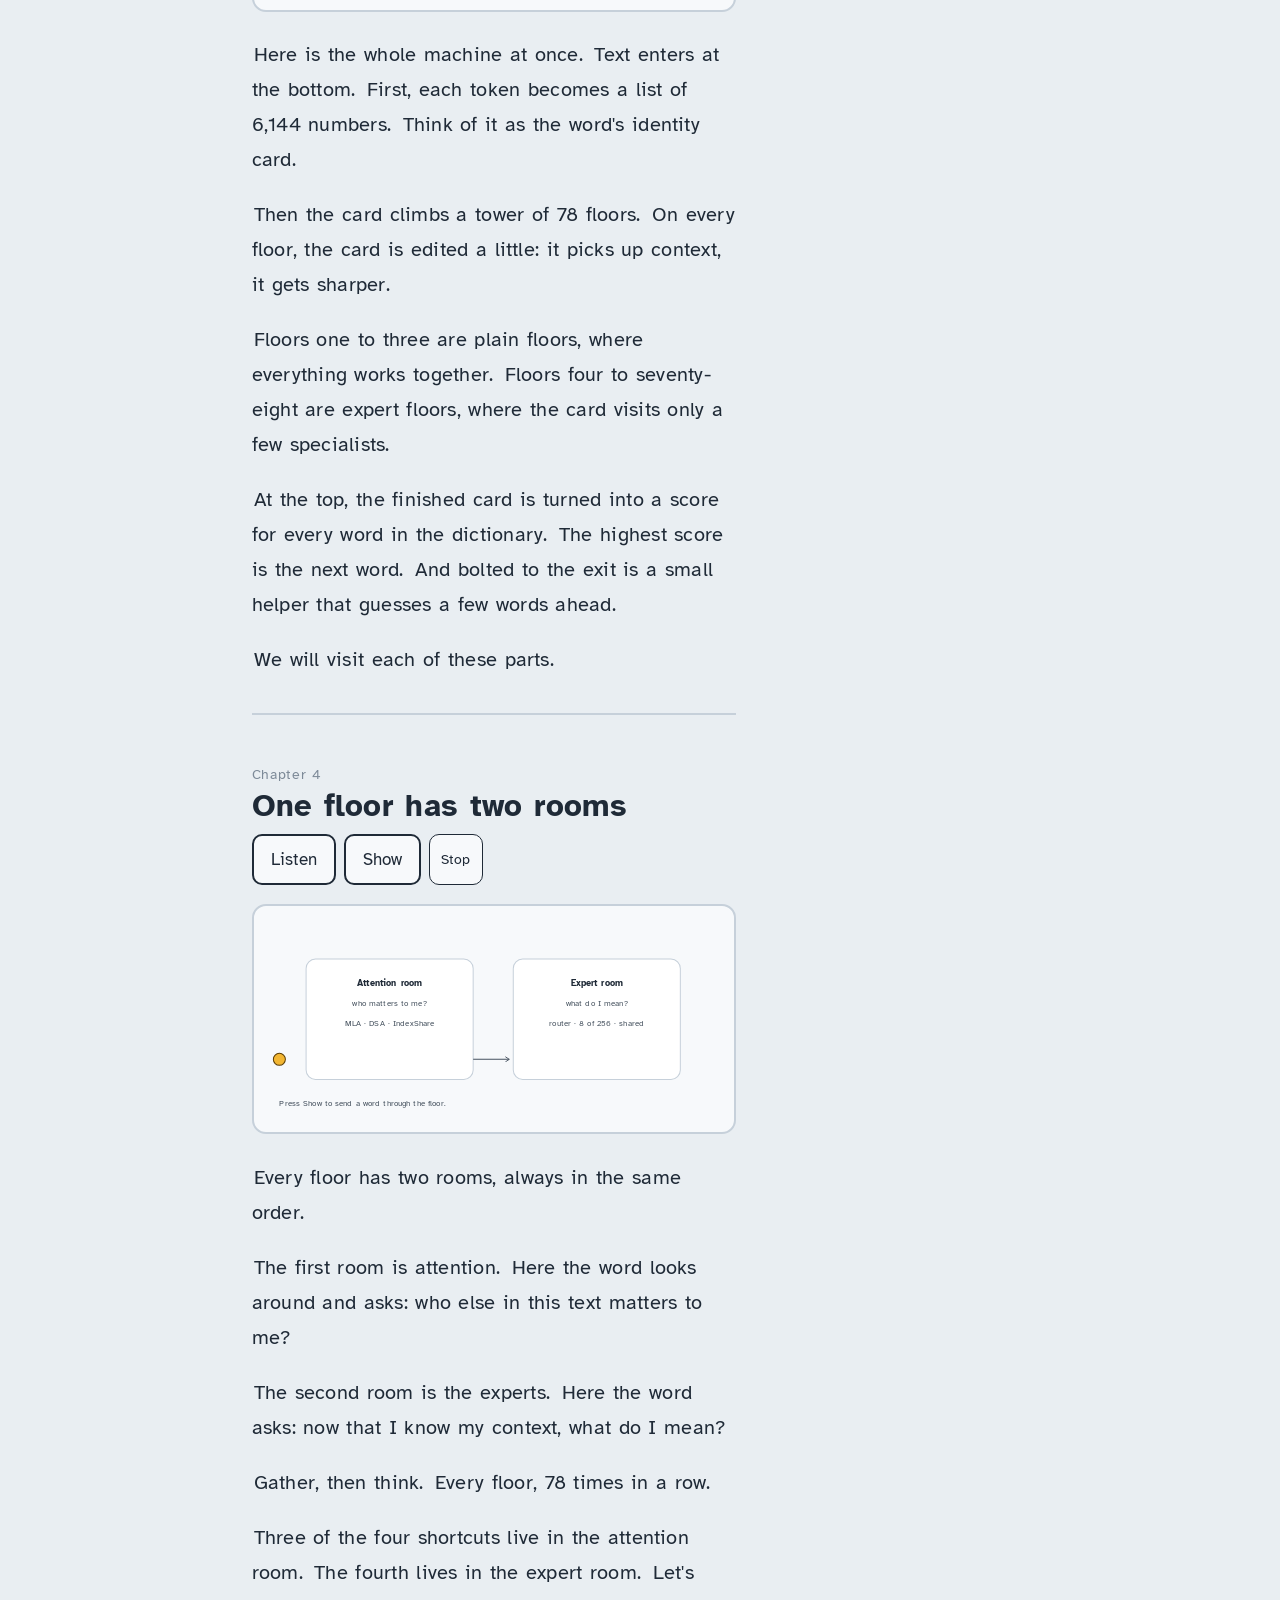
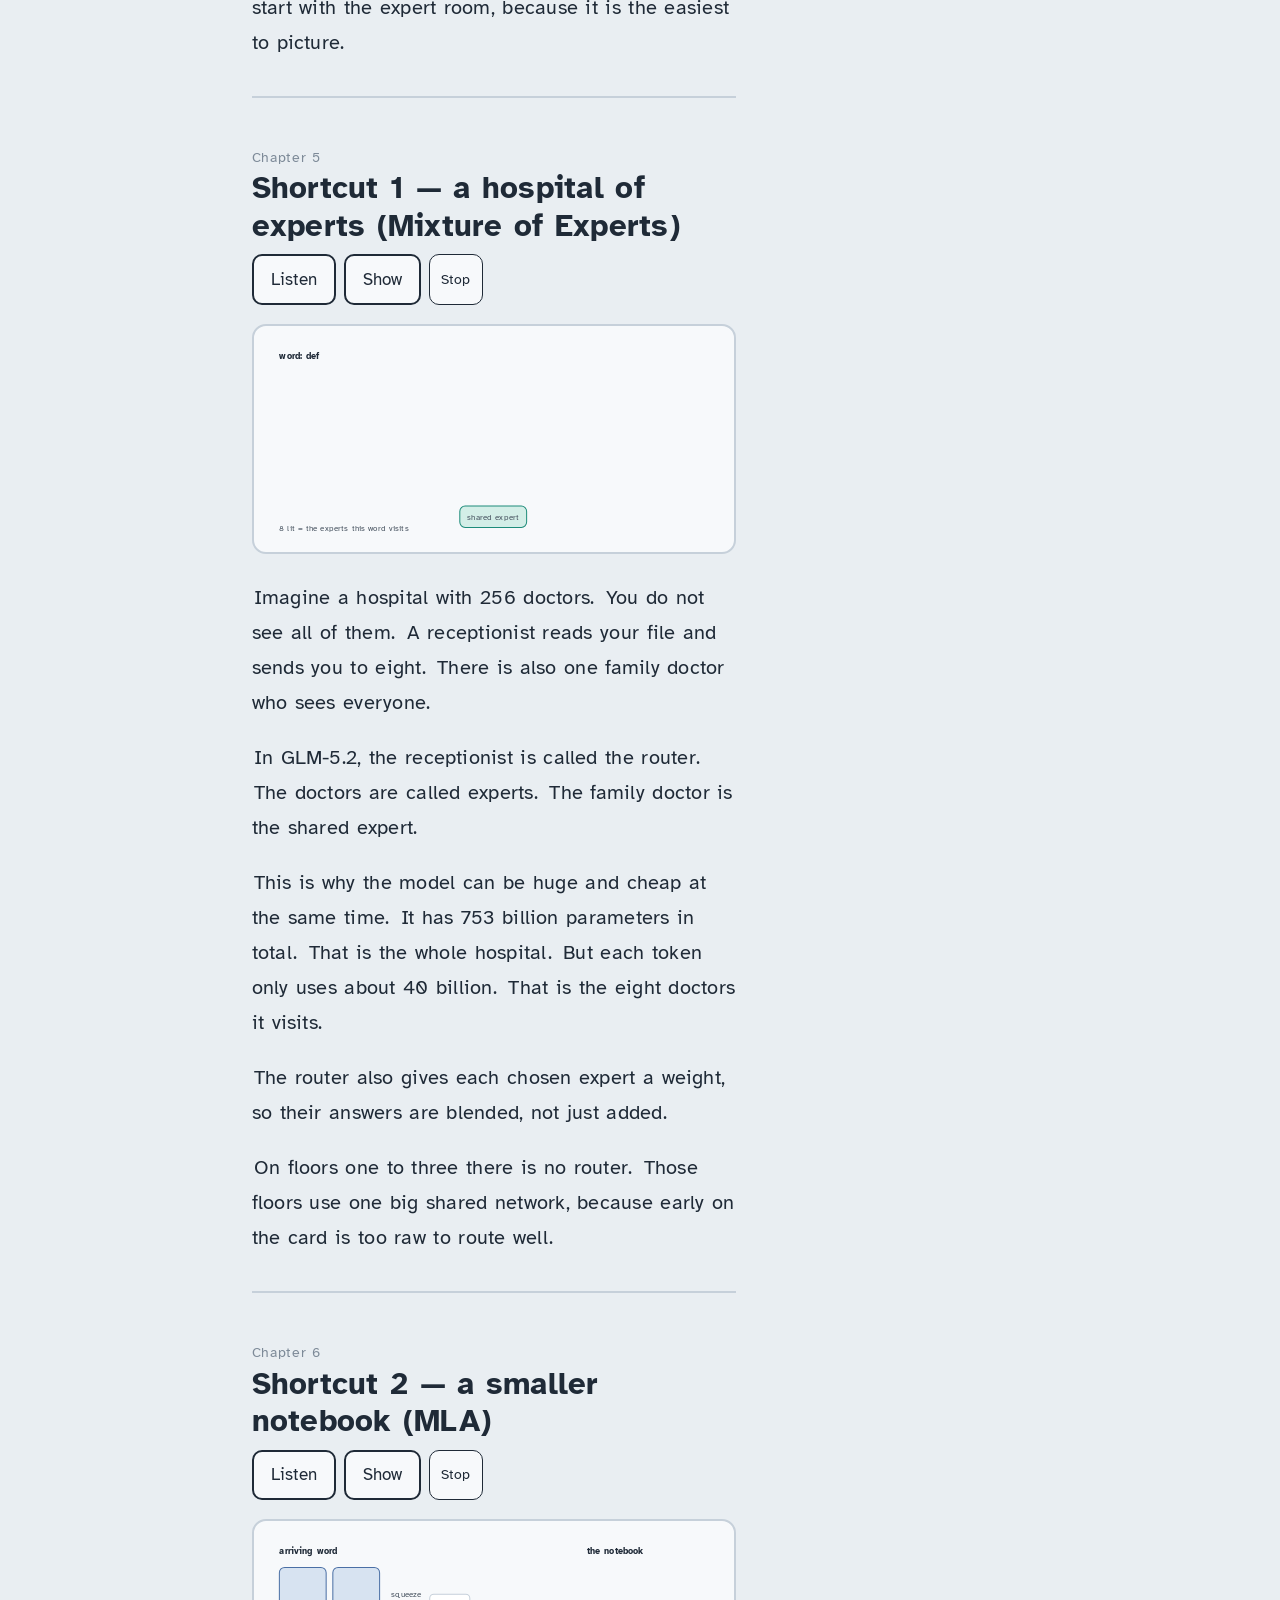
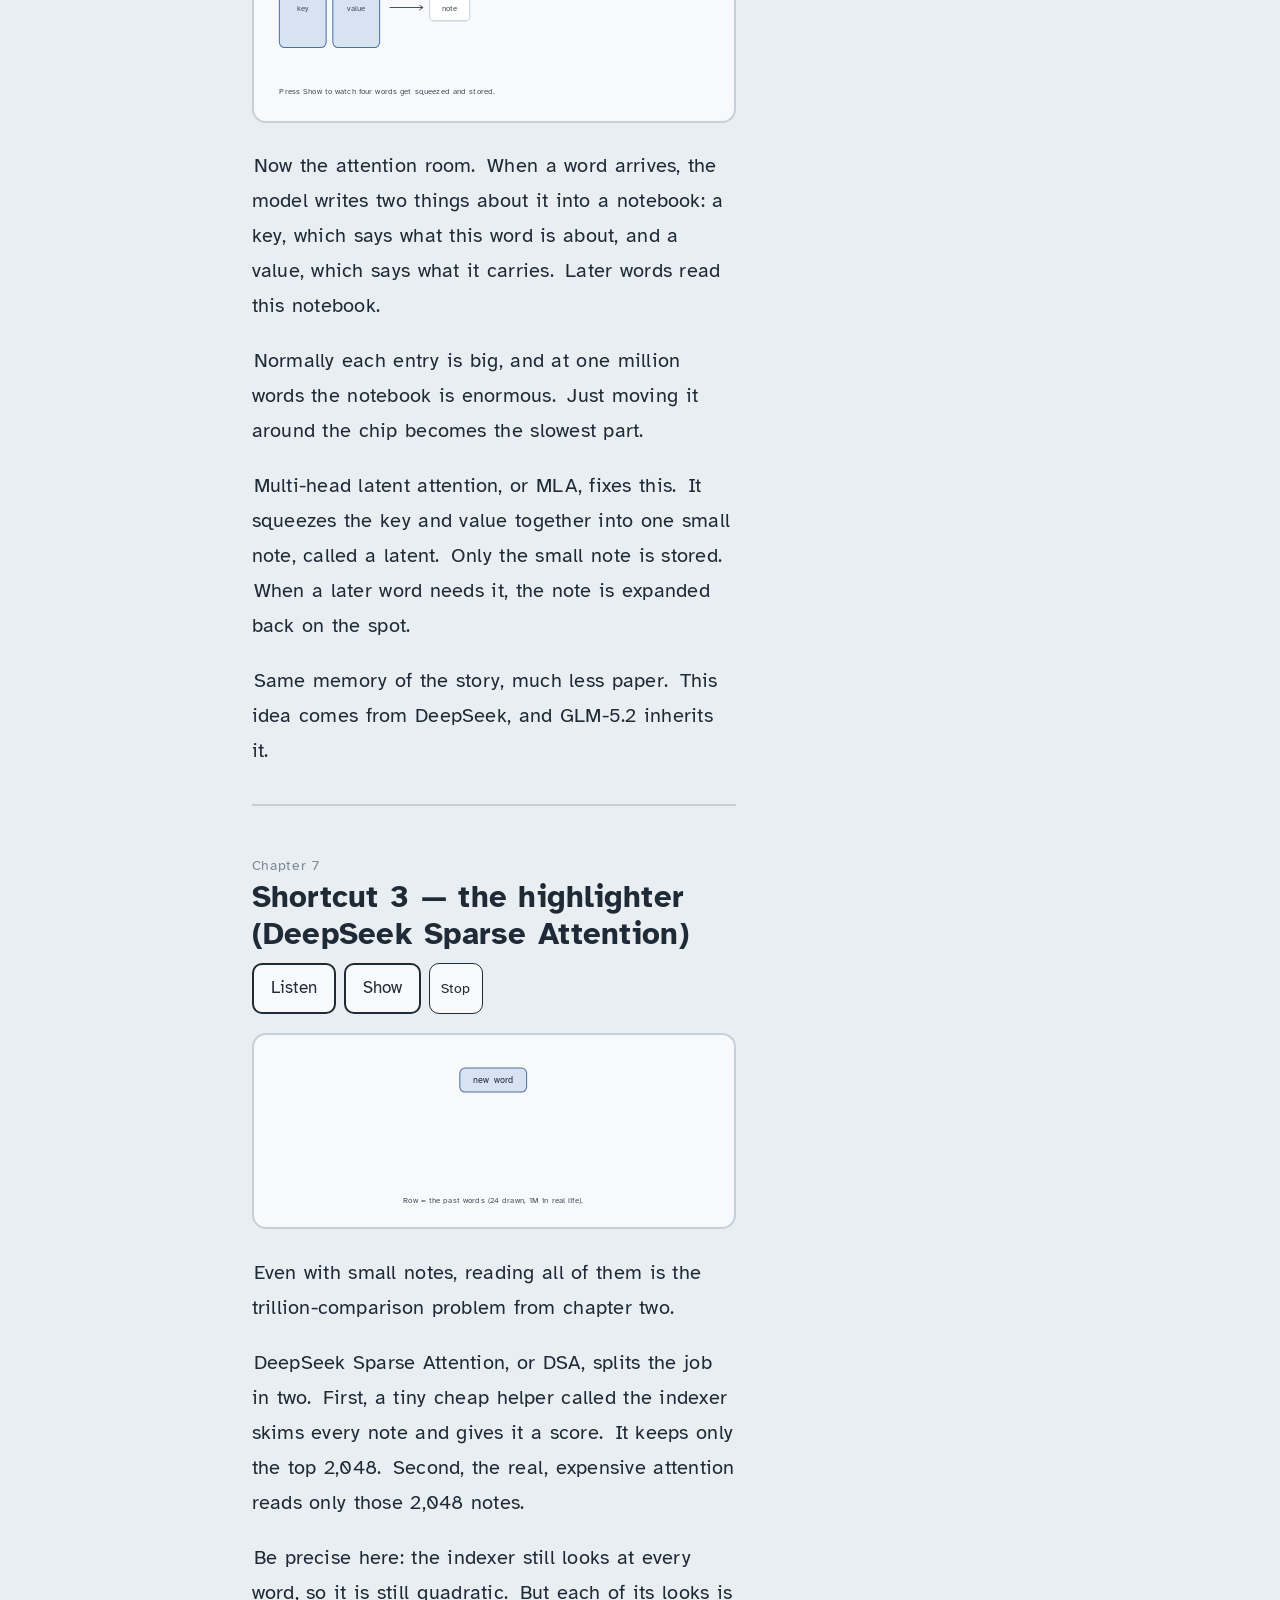
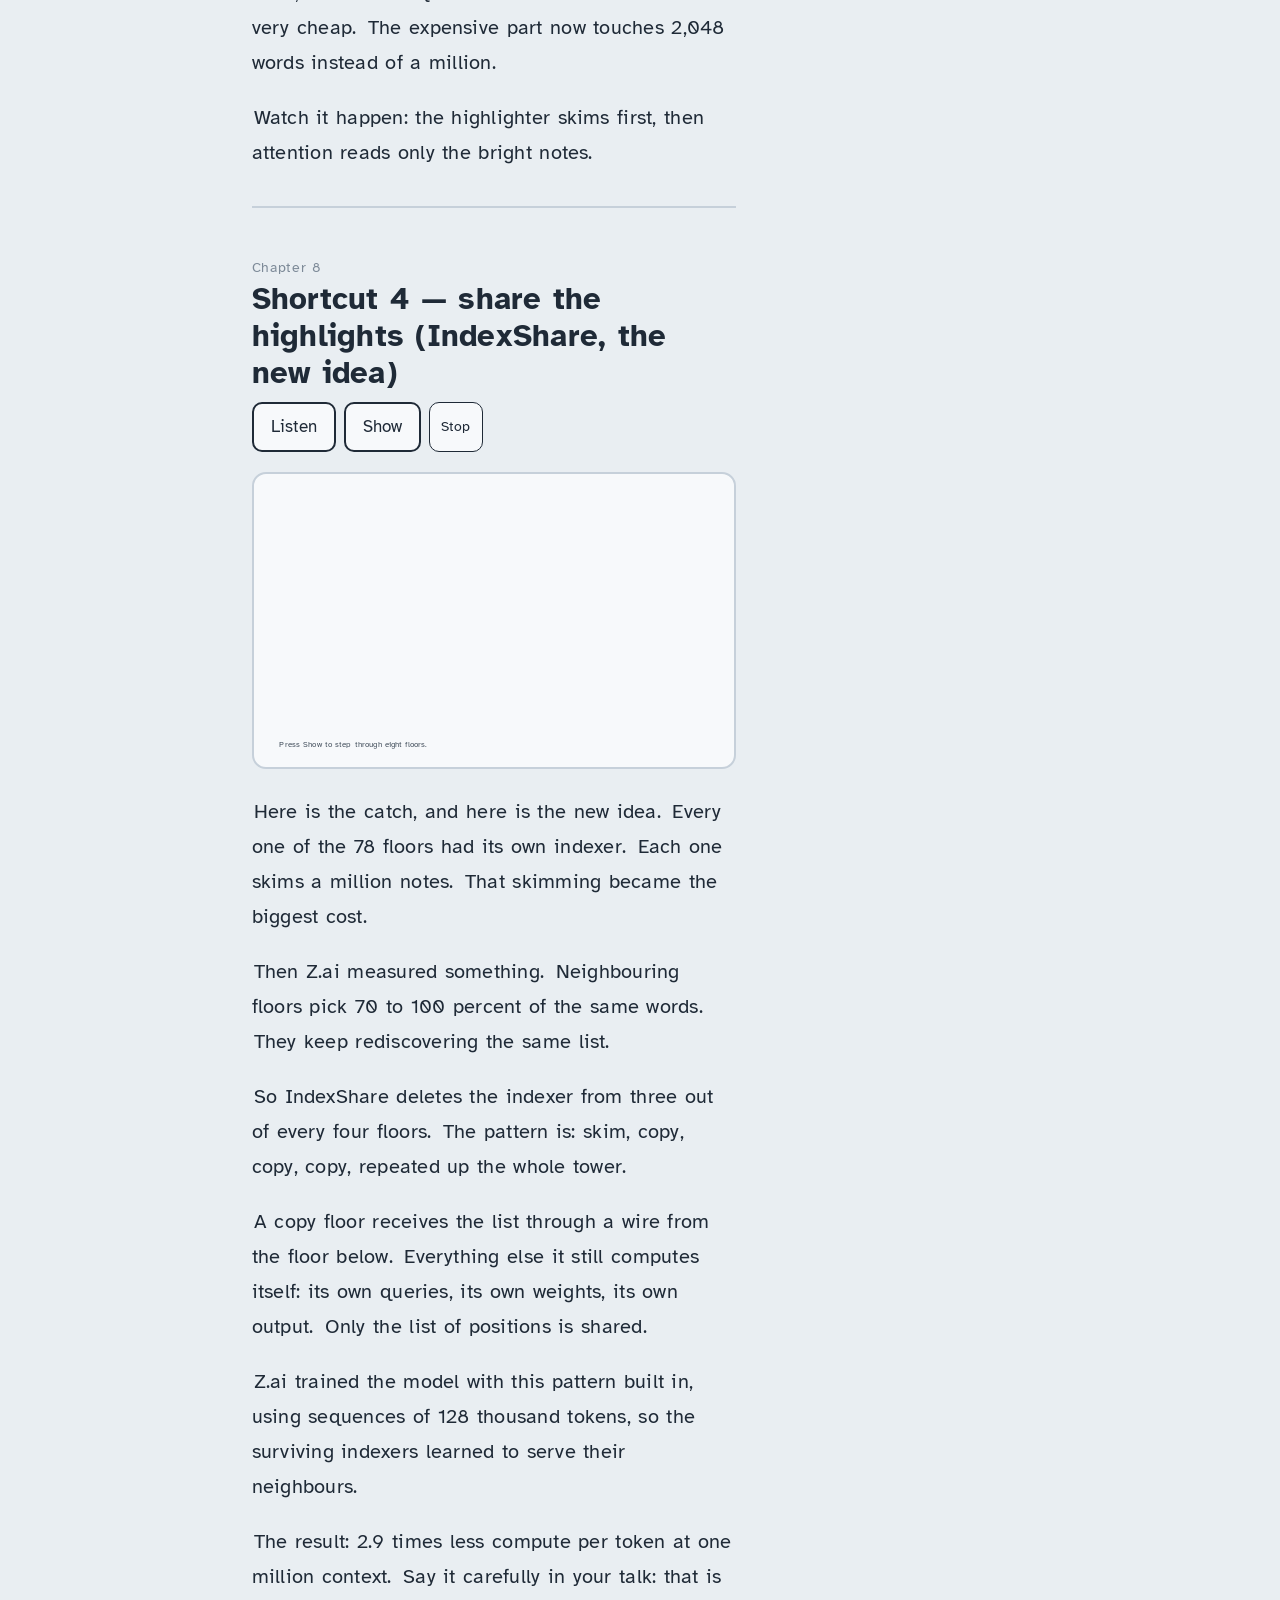
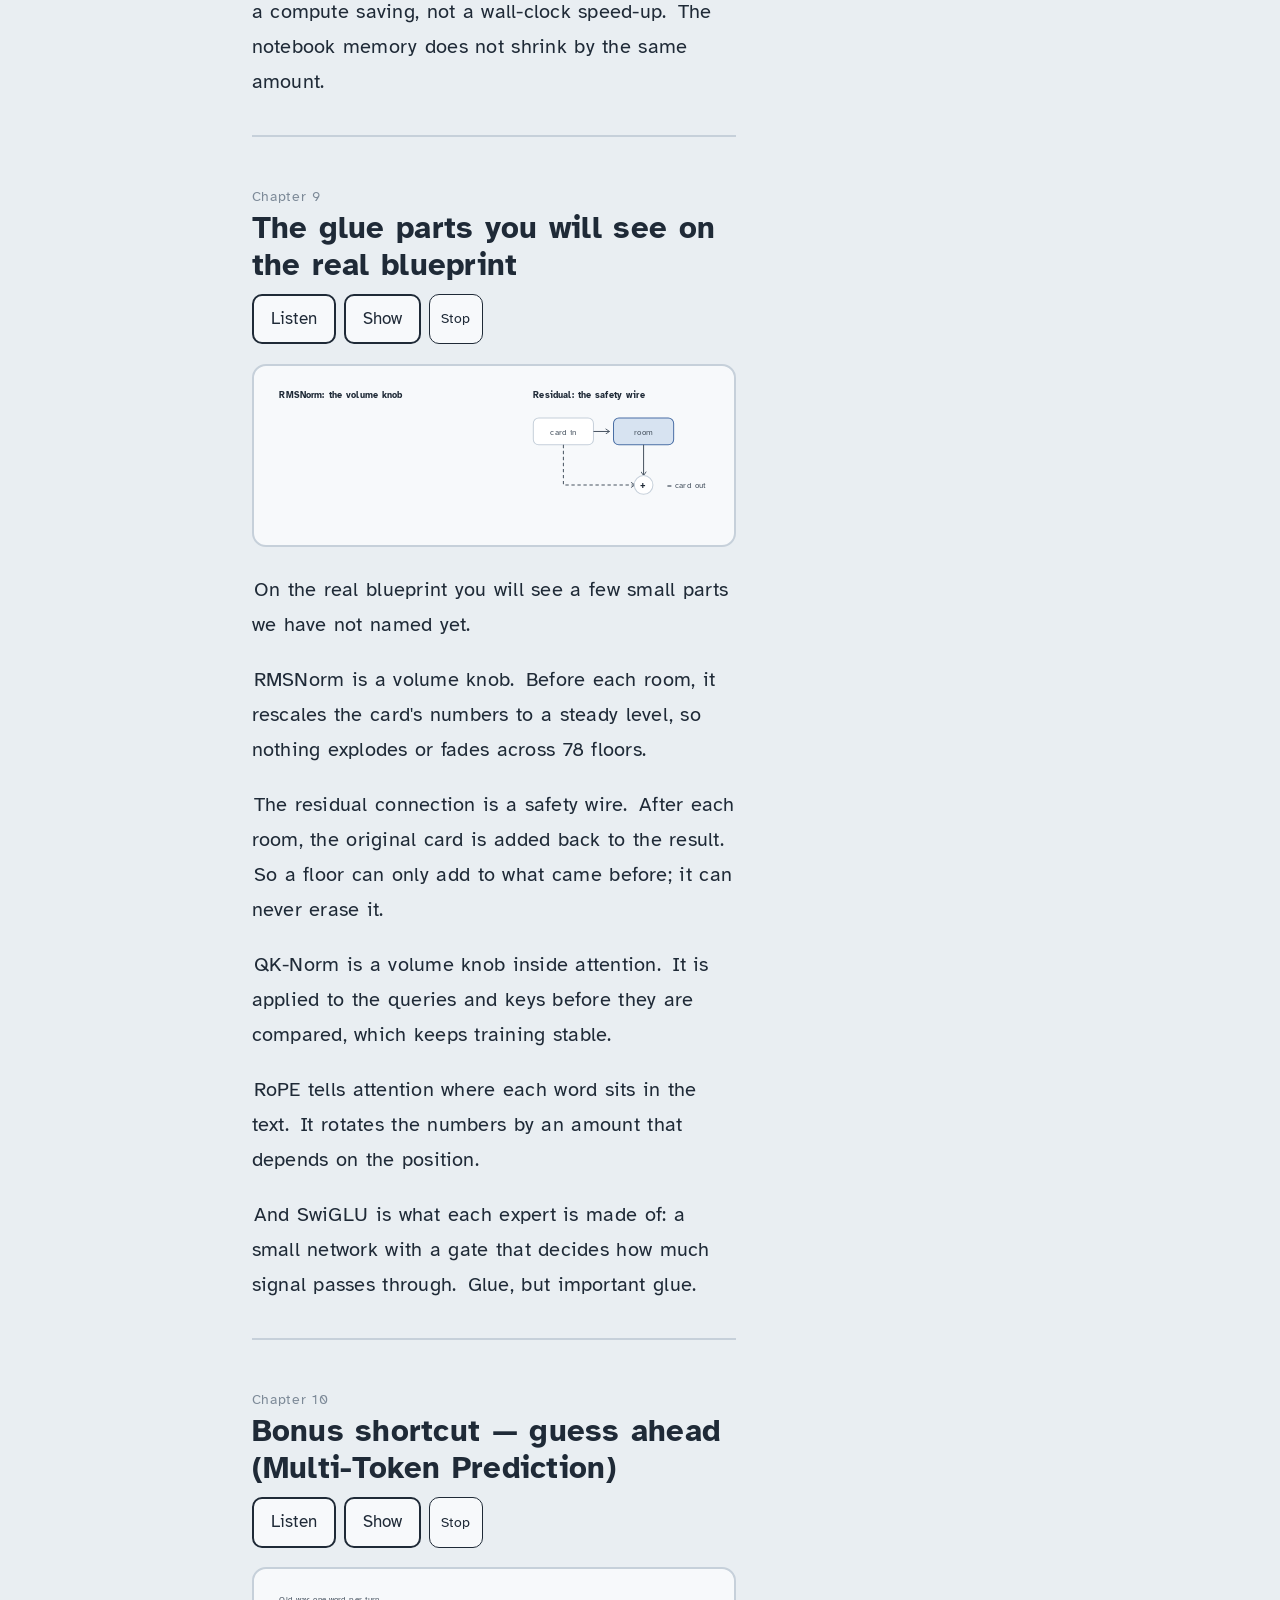
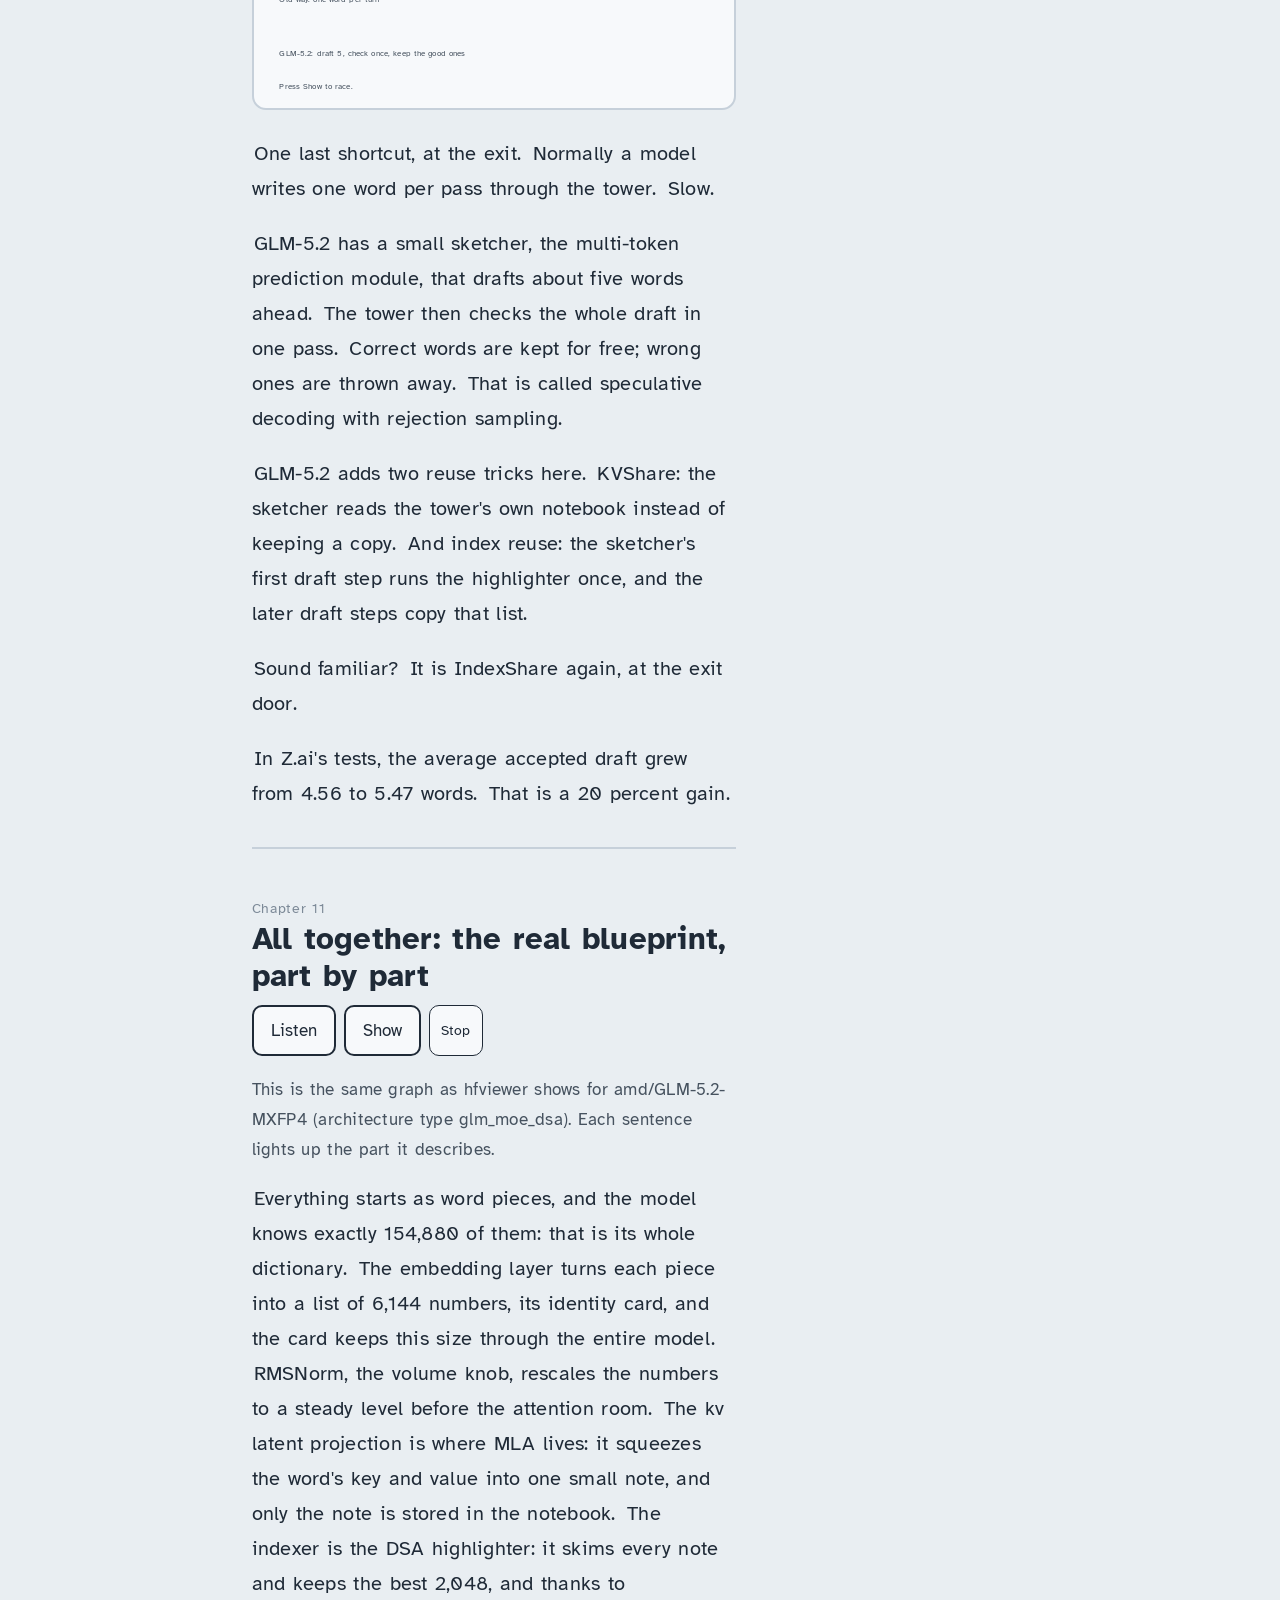
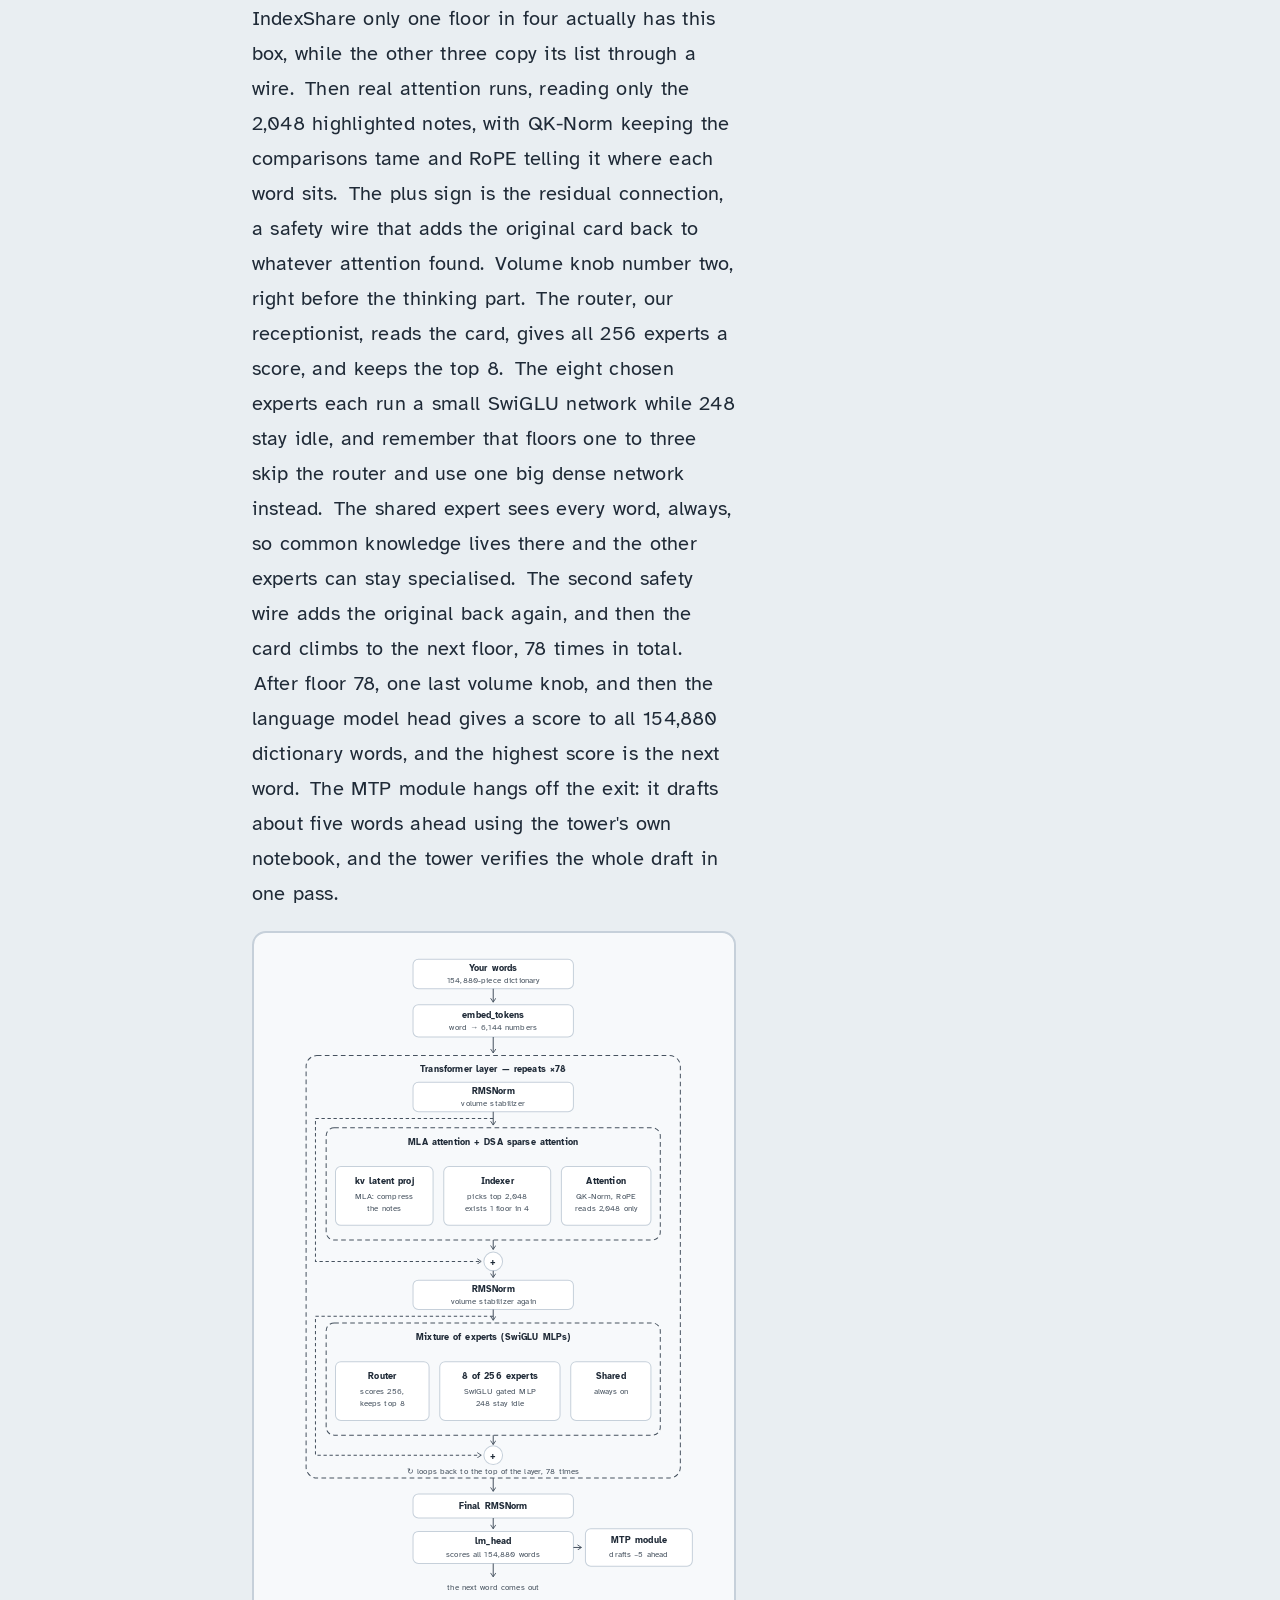
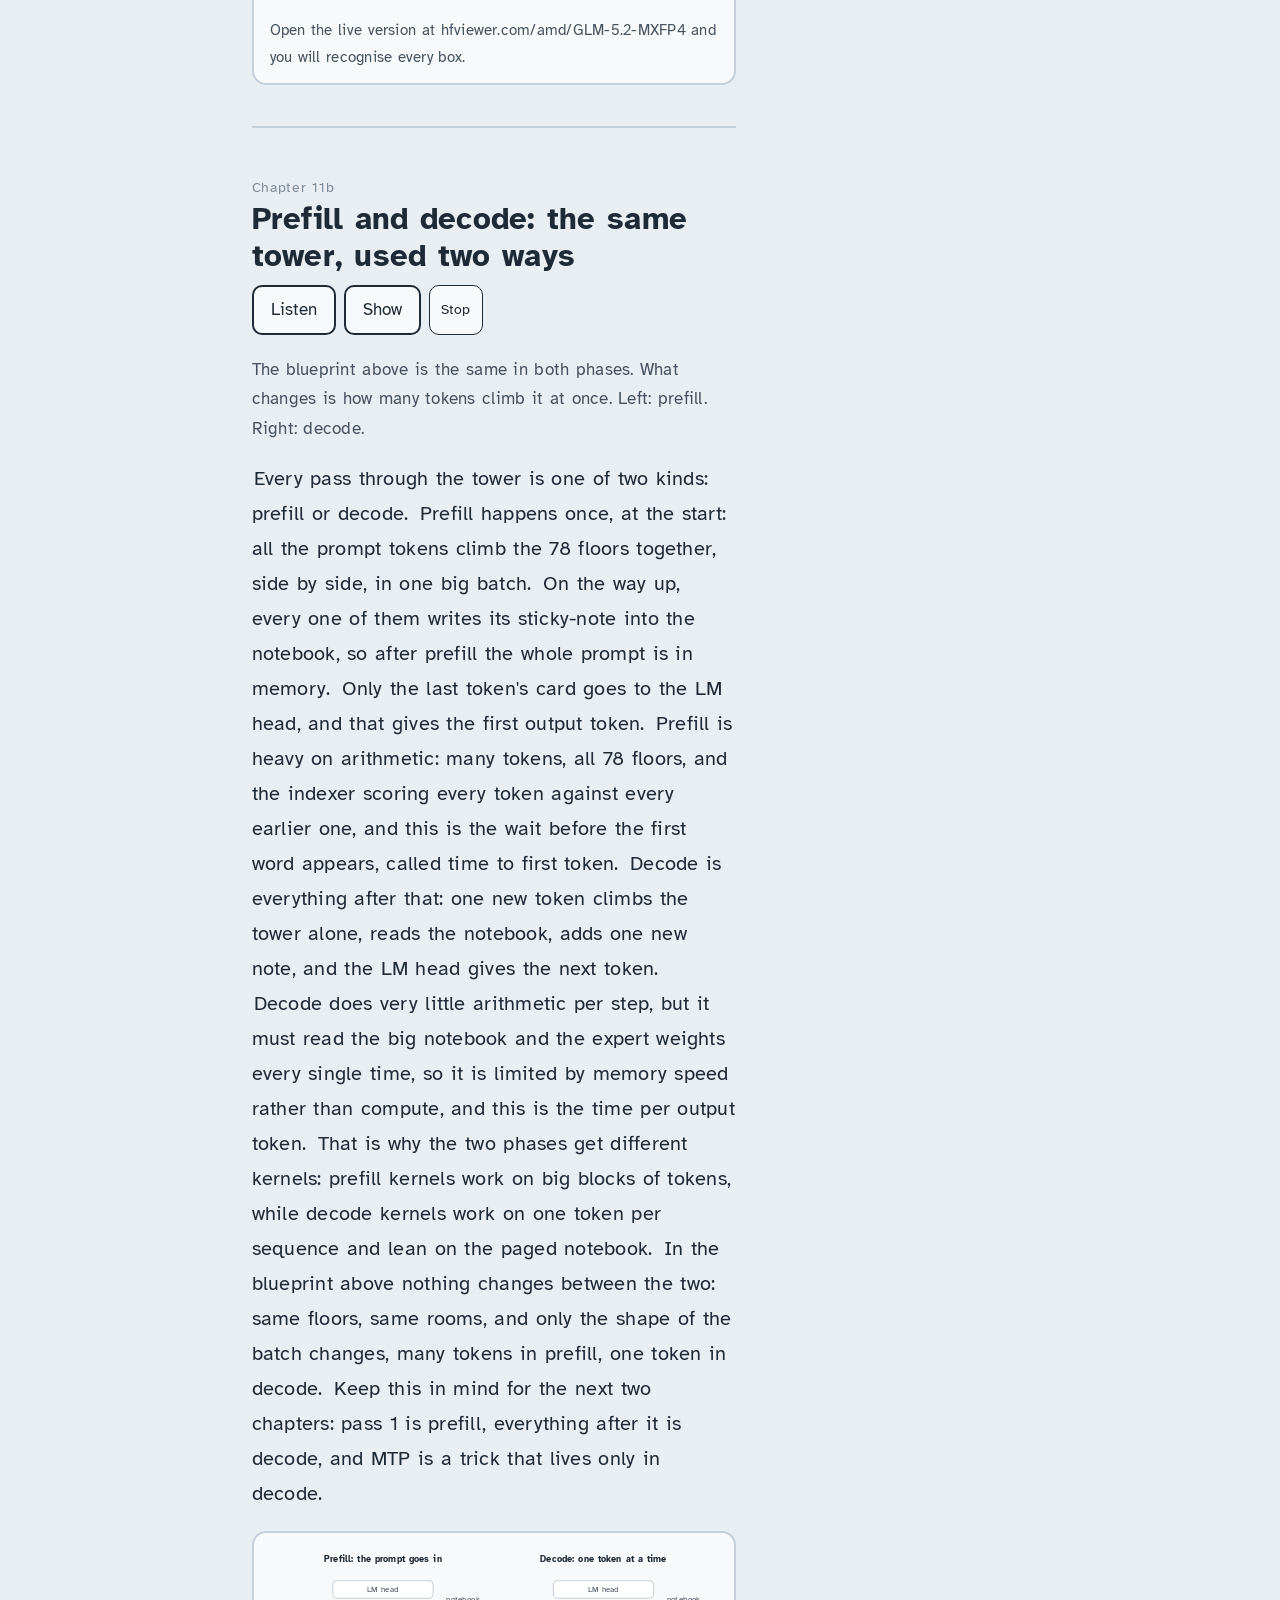
==== commit bce930a1: "Full-height model panel on the home page" ====
--- a/index.html
+++ b/index.html
@@ -51,11 +51,11 @@
 .bar{position:sticky;top:0;z-index:20;background:var(--paper);border-bottom:2px solid var(--line);padding:.6rem 1rem .6rem 4.2rem;display:flex;flex-wrap:wrap;gap:.5rem;align-items:center}
 .bar .grow{flex:1}
 .bar .stat{font-size:.8em;color:var(--ink2)}
-.wrap{display:grid;grid-template-columns:230px minmax(0,1fr) 300px;gap:2rem;max-width:1400px;margin:0 auto;padding:0 1rem 6rem}
-aside.model{position:sticky;top:76px;align-self:start;padding-top:1.5rem;font-size:.78em}
+.wrap{display:grid;grid-template-columns:210px minmax(0,1fr) auto;gap:1.6rem;max-width:1680px;margin:0 auto;padding:0 1rem 6rem}
+aside.model{position:sticky;top:76px;align-self:start;padding-top:1rem;font-size:.78em}
 aside.model .mlabel{color:var(--muted);letter-spacing:.05em;text-transform:uppercase;font-size:.85em}
 aside.model .mchap{font-weight:700;margin:.2em 0 .6em;min-height:1.4em;color:var(--hl-ink)}
-aside.model svg{width:100%;height:auto;max-height:calc(100vh - 150px);display:block}
+aside.model svg{height:calc(100vh - 168px);width:auto;max-width:42vw;display:block}
 aside.model .box.on{fill:var(--hl);stroke:var(--hl-ink)}
 aside.model .box.col.on{fill:var(--hl-soft)}
 aside.model g[data-ch]{cursor:pointer}
@@ -110,7 +110,7 @@
 svg .slot.ok{fill:var(--done-soft);stroke:var(--done)}
 svg .slot.fix{fill:var(--hl-soft);stroke:var(--hl-ink)}
 @media (max-width:1180px){
-  .wrap{grid-template-columns:230px minmax(0,1fr);max-width:1080px}
+  .wrap{grid-template-columns:230px minmax(0,1fr);max-width:1080px;gap:2rem}
   aside.model{display:none}
 }
 @media (max-width:820px){
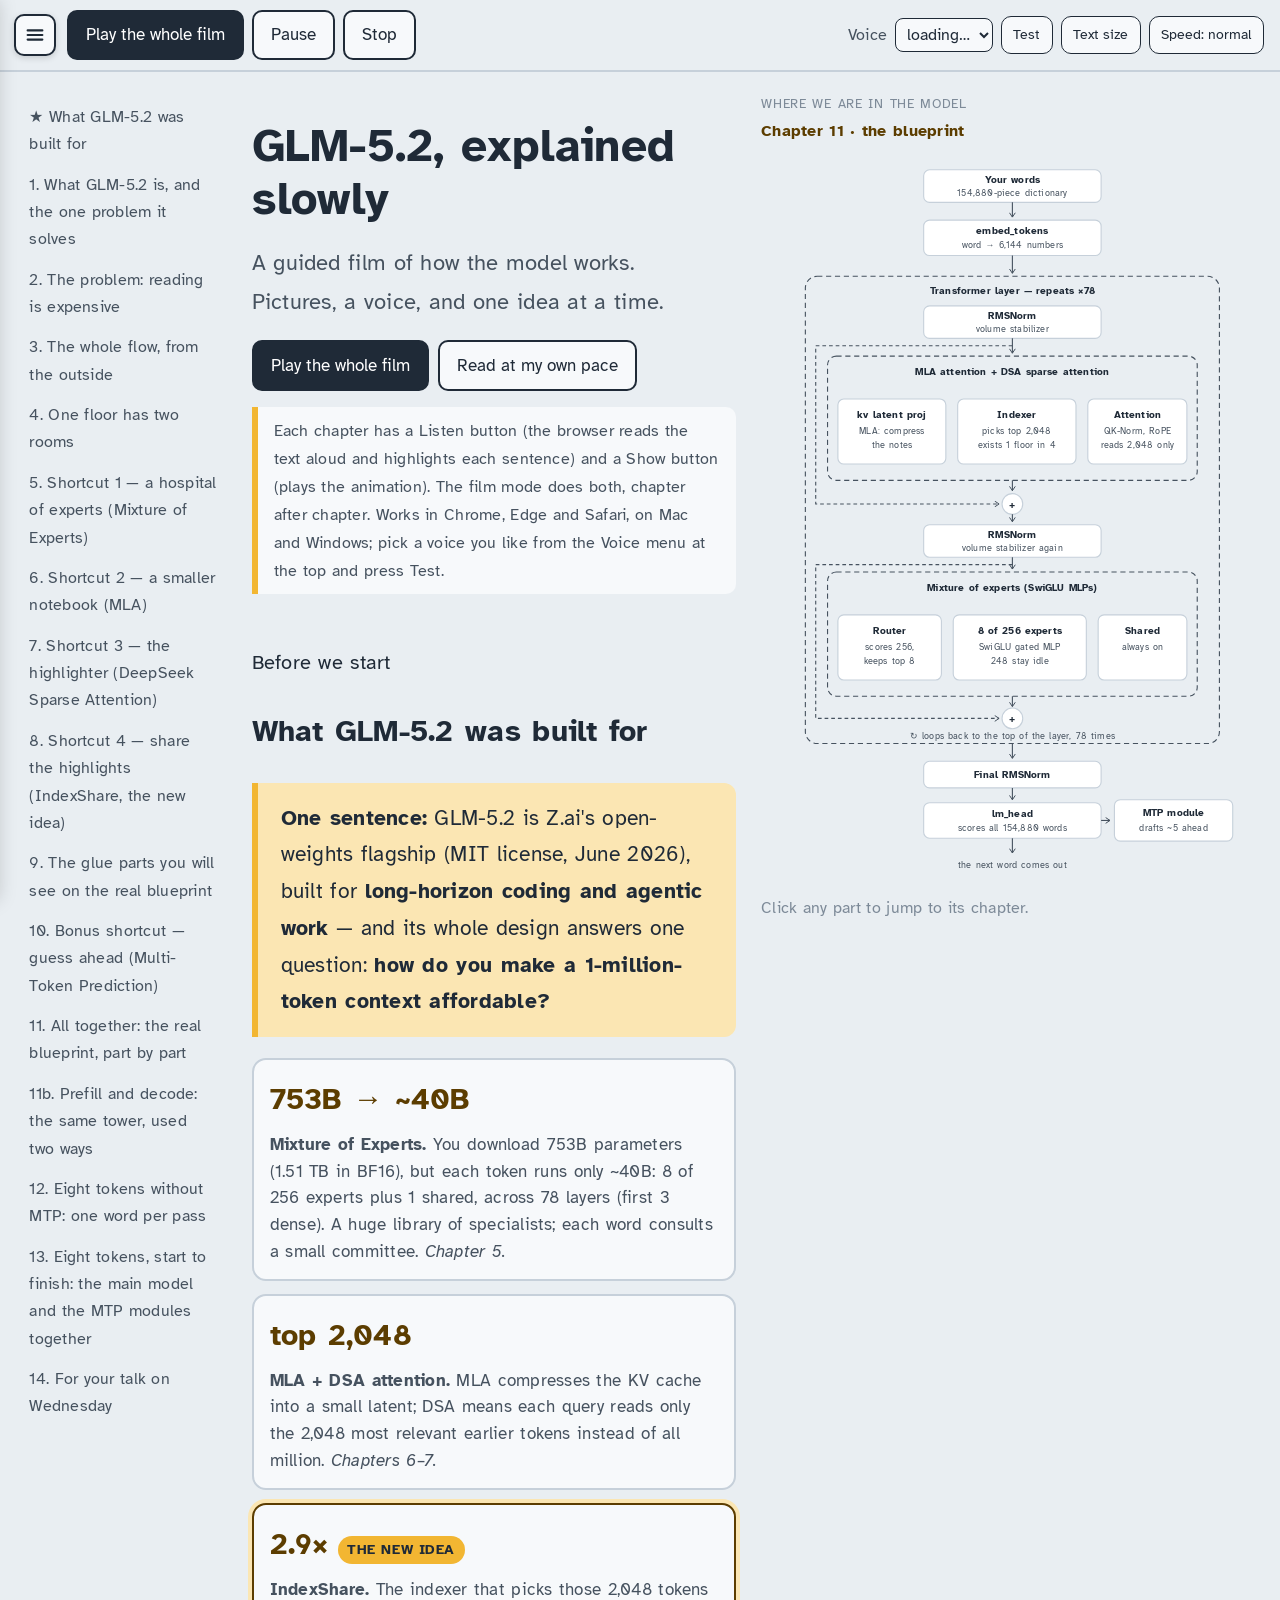
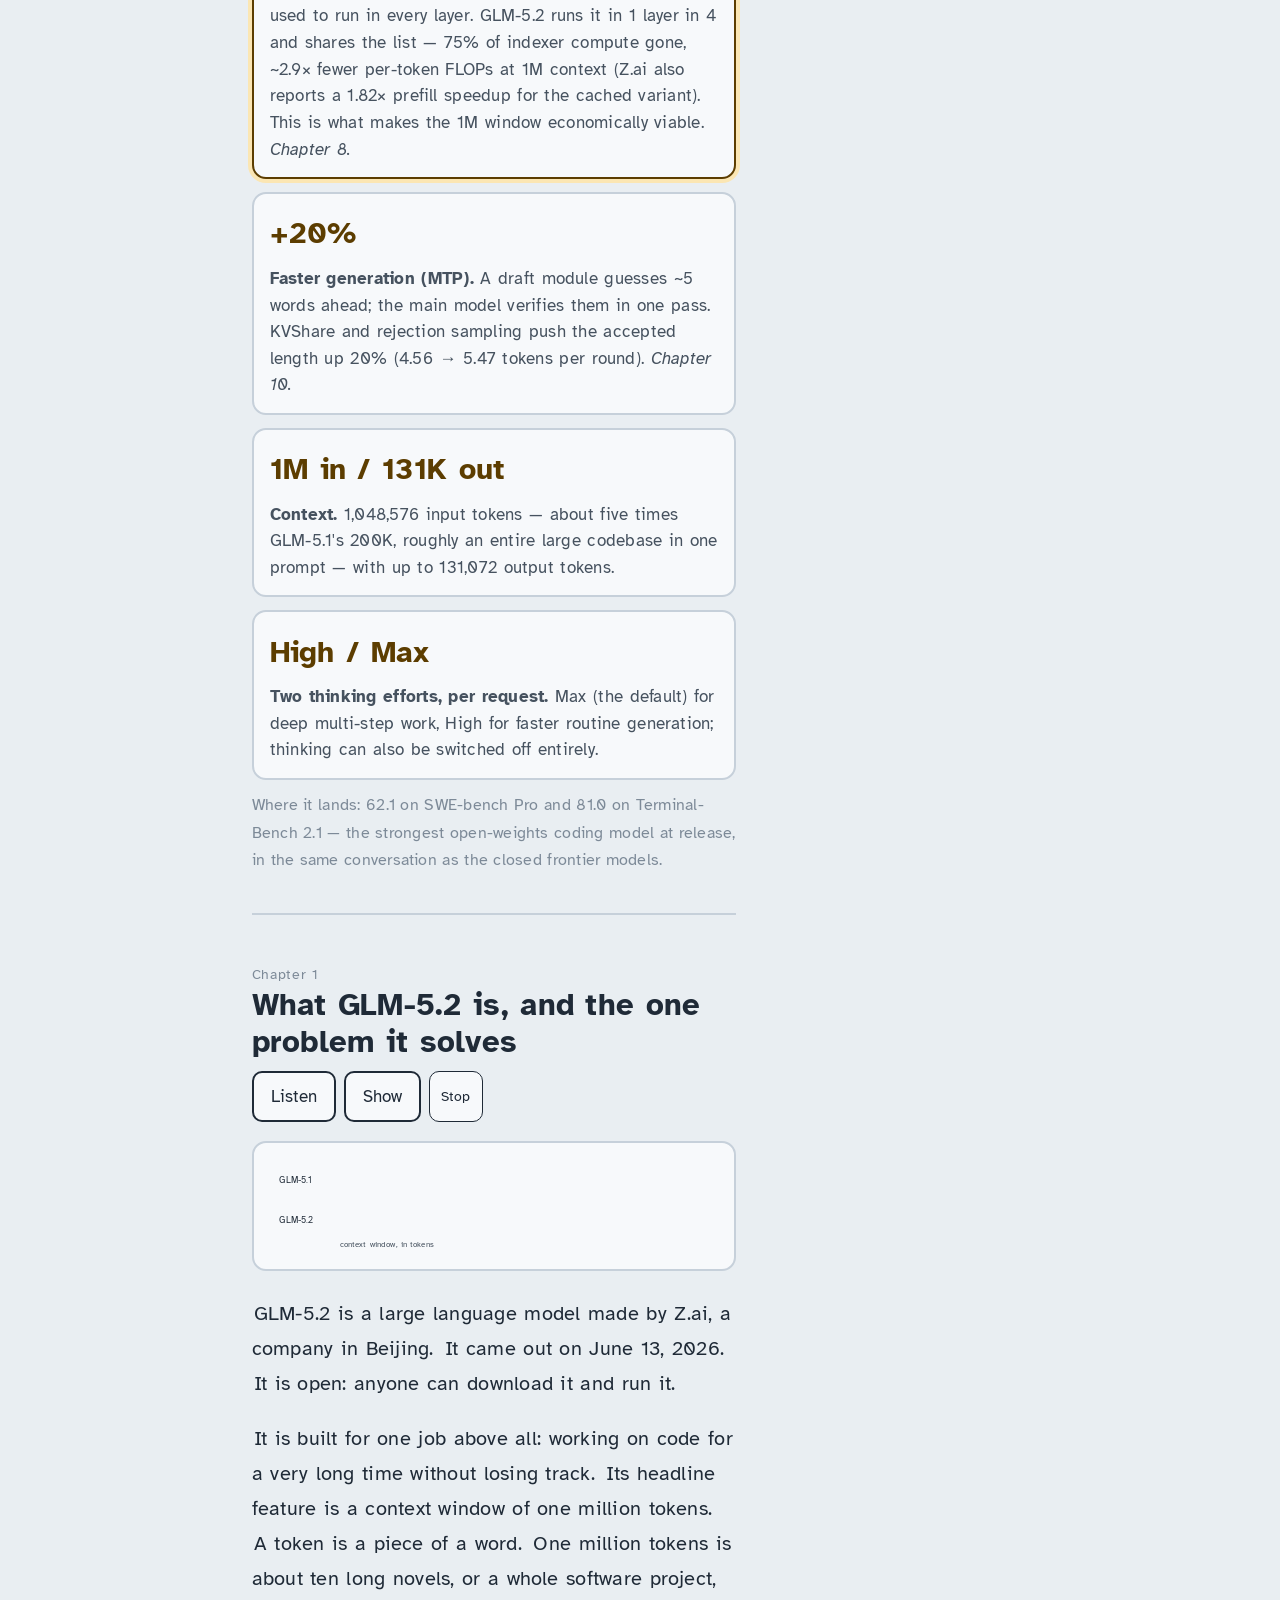
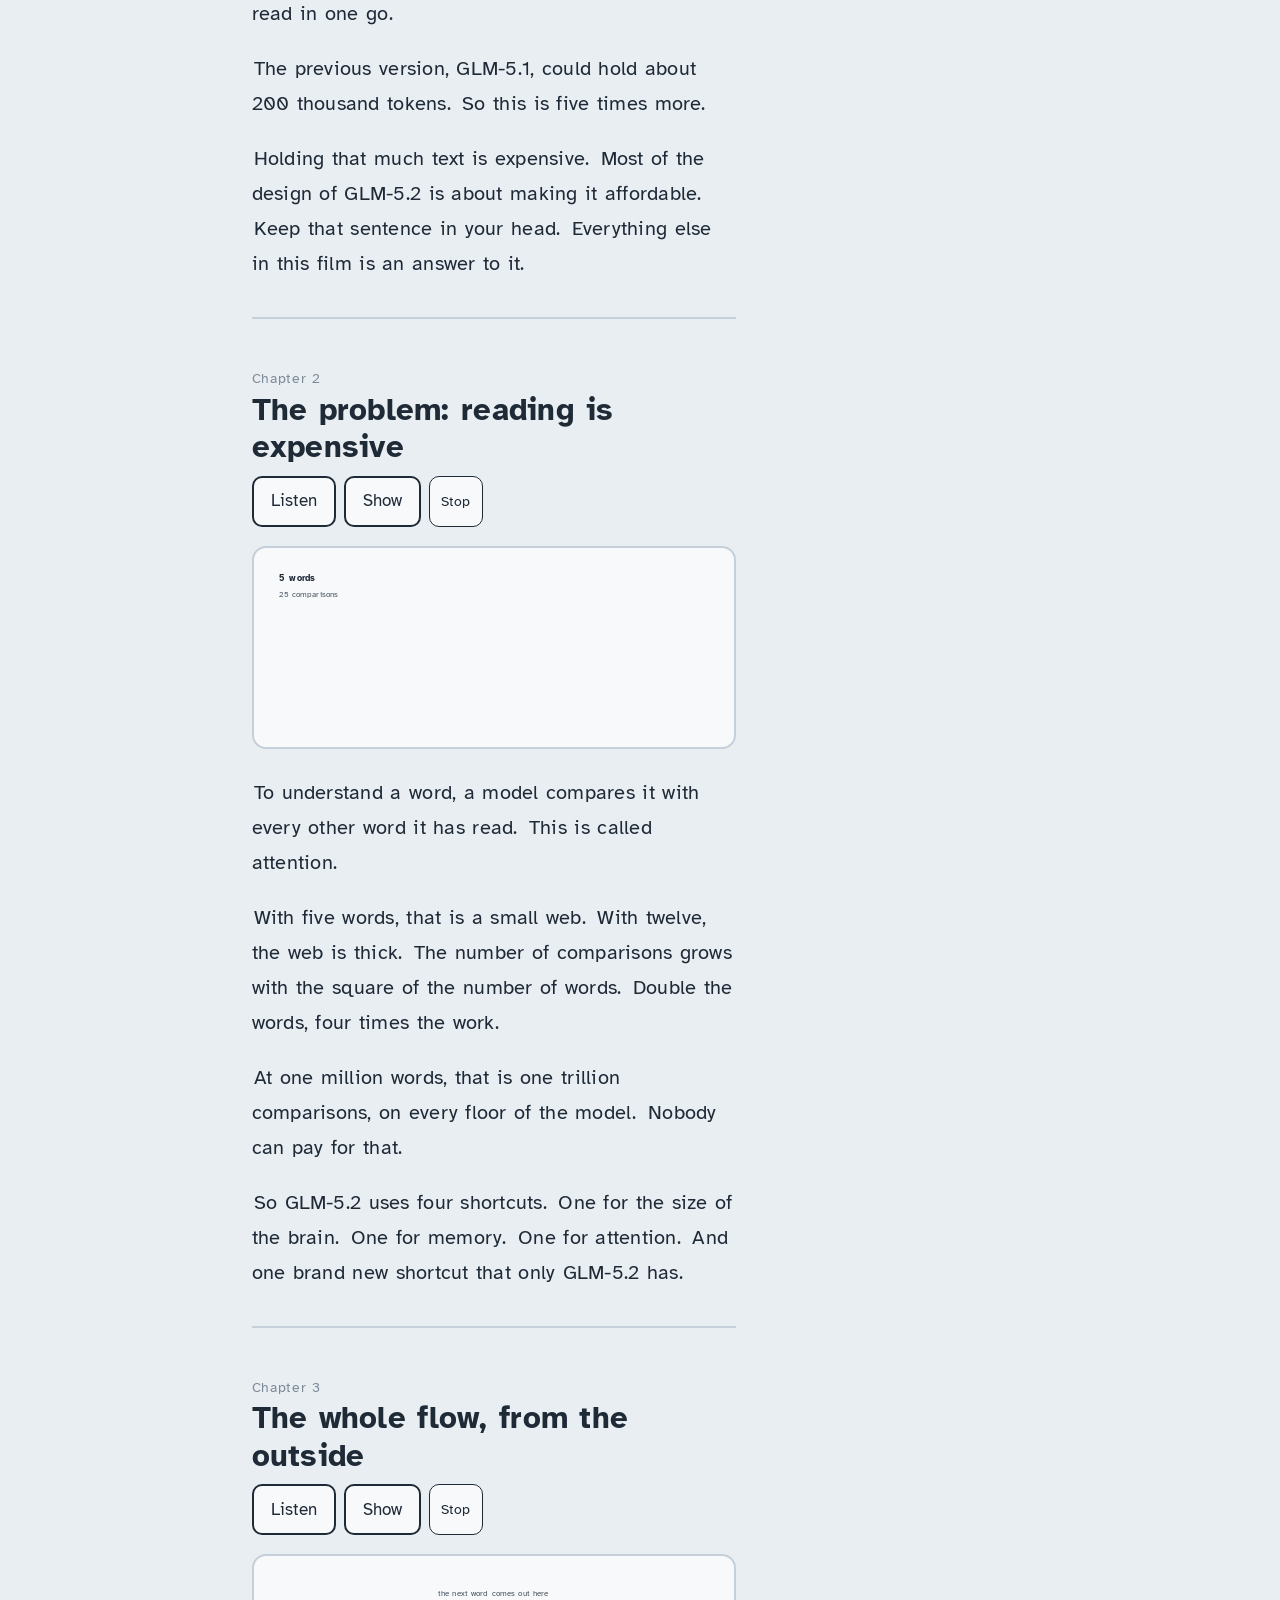
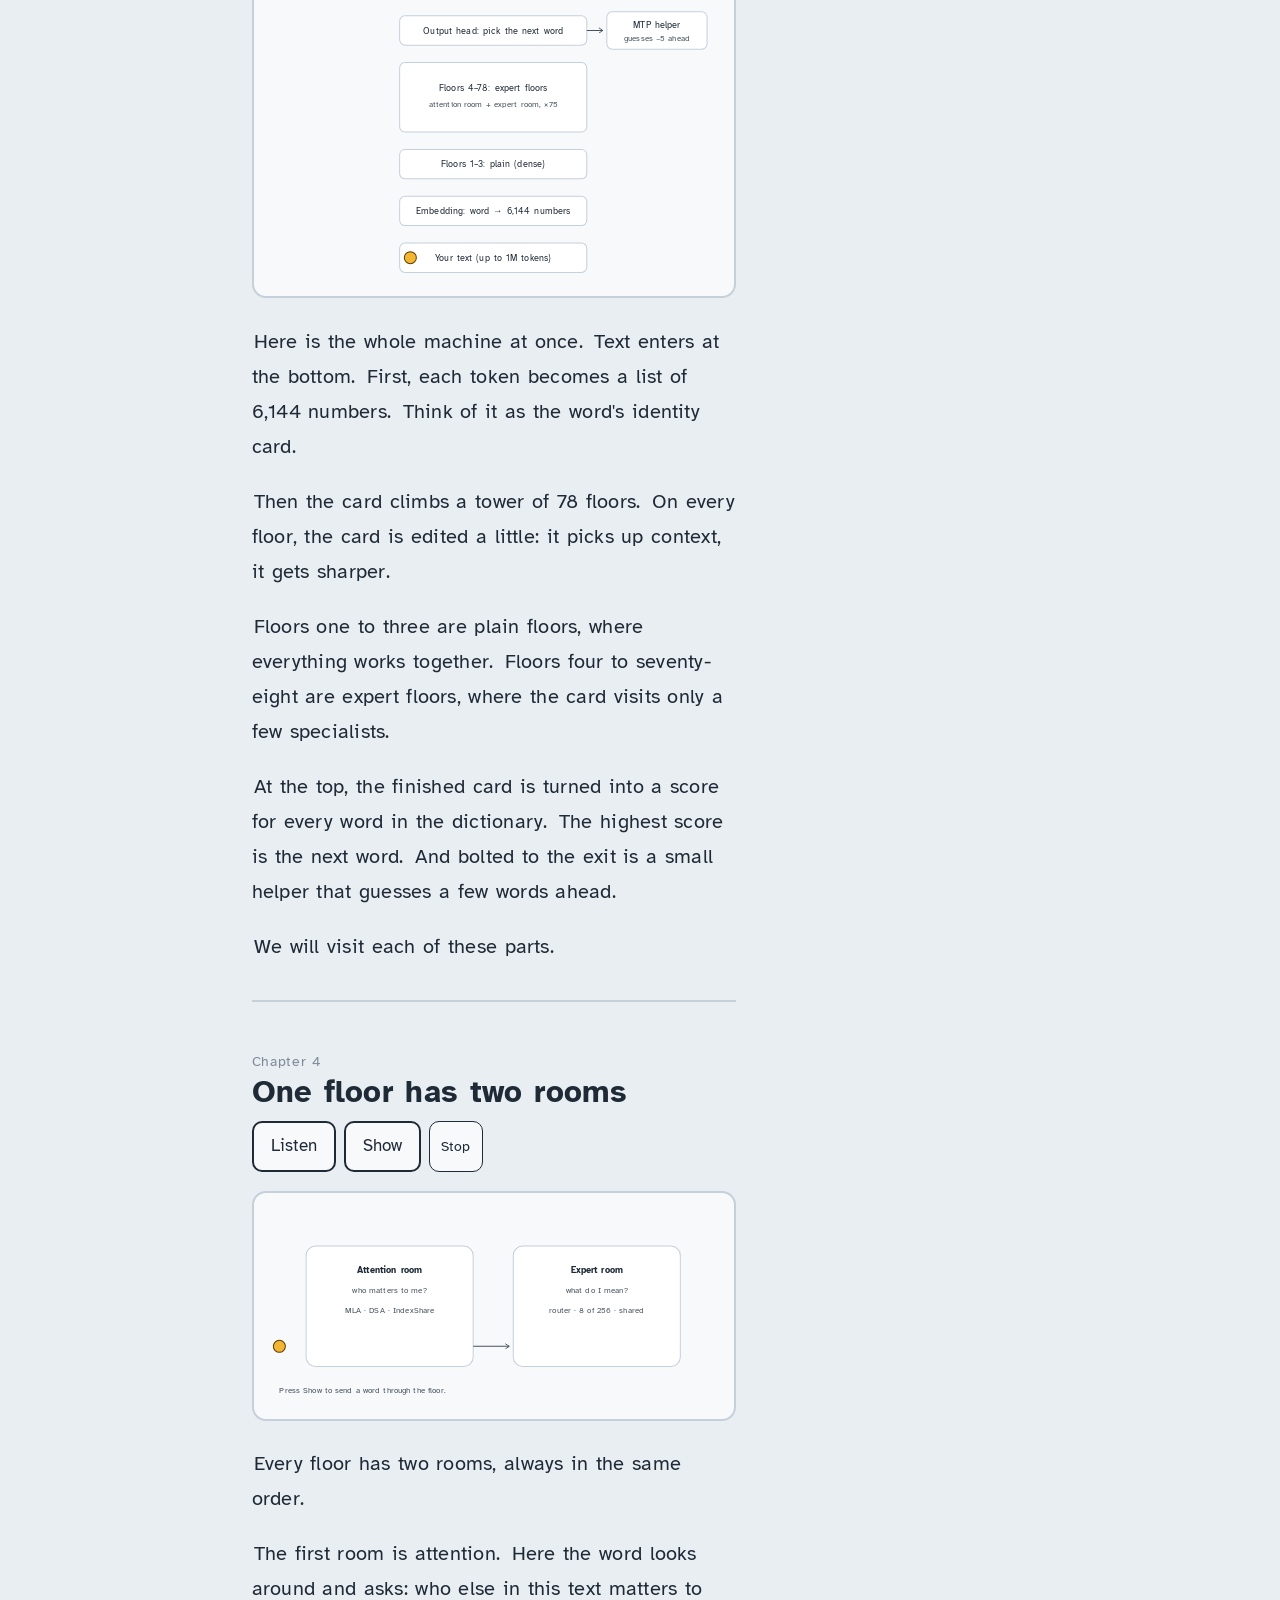
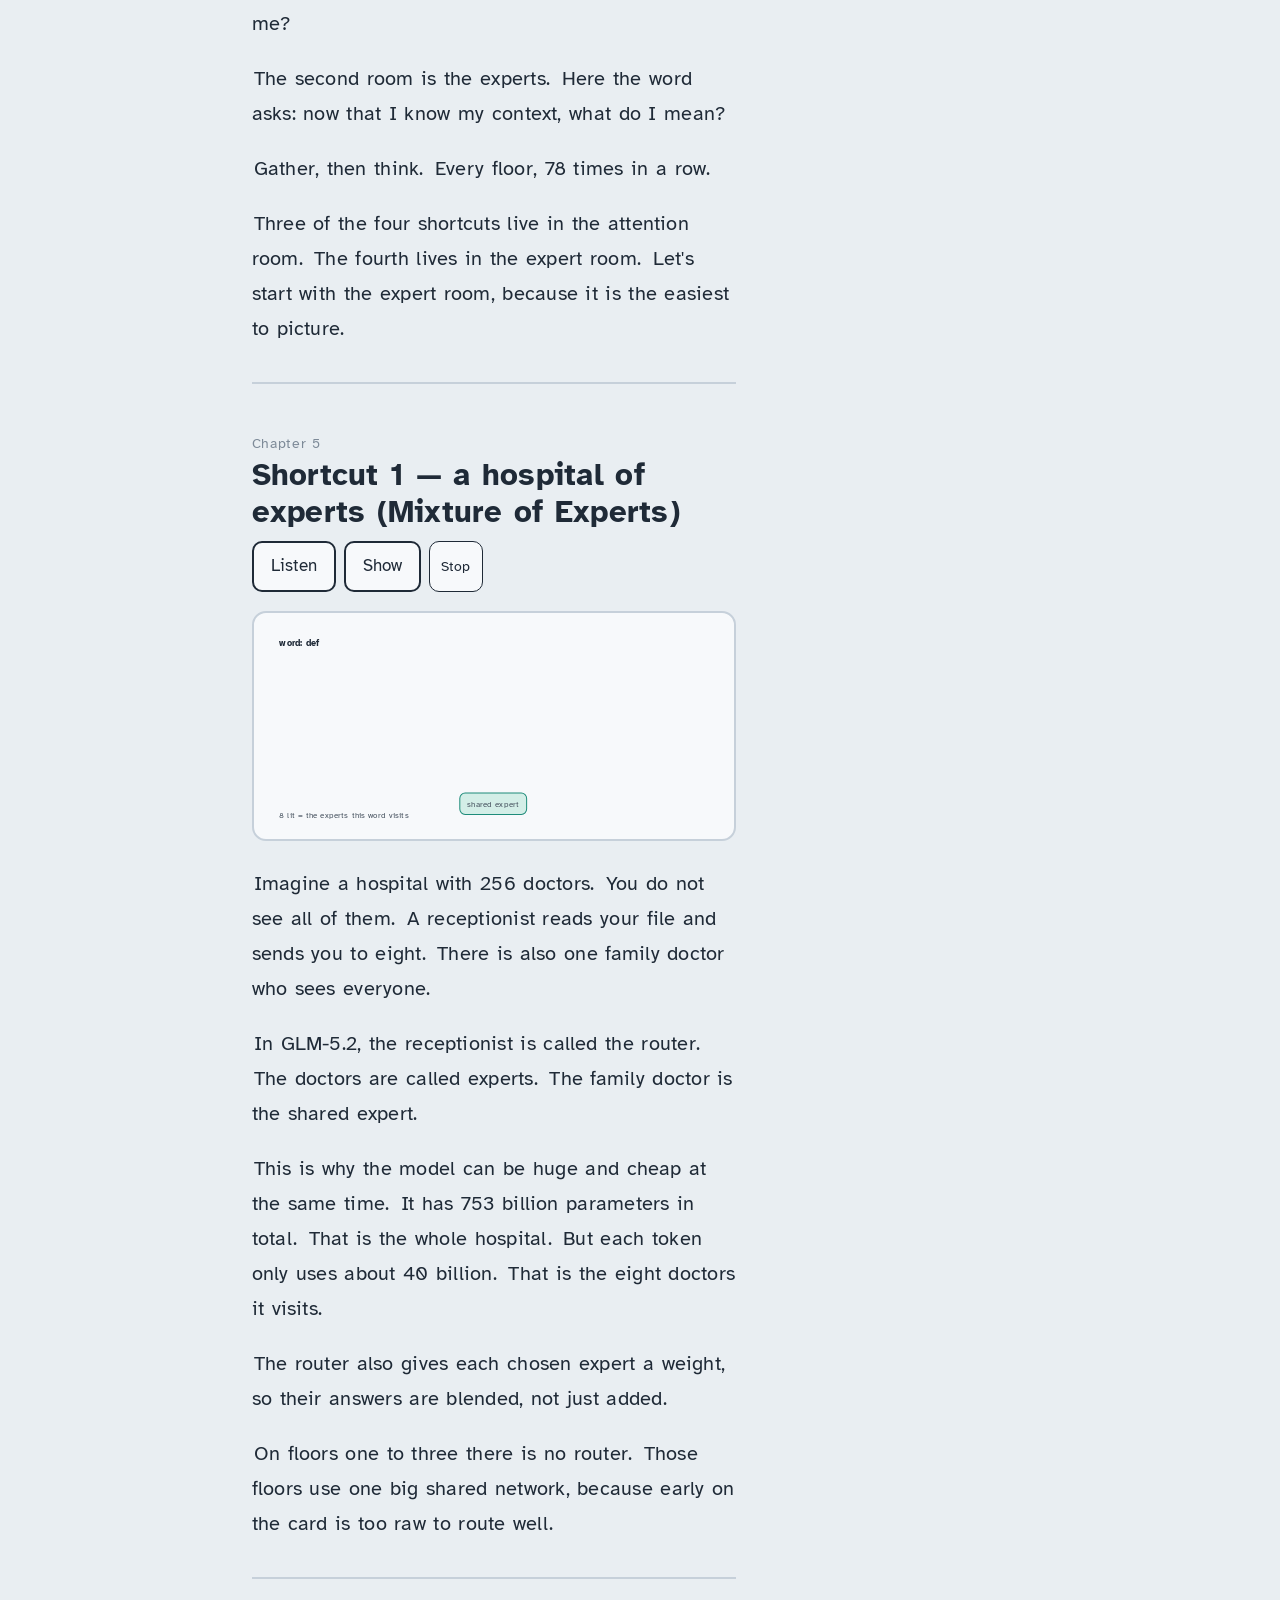
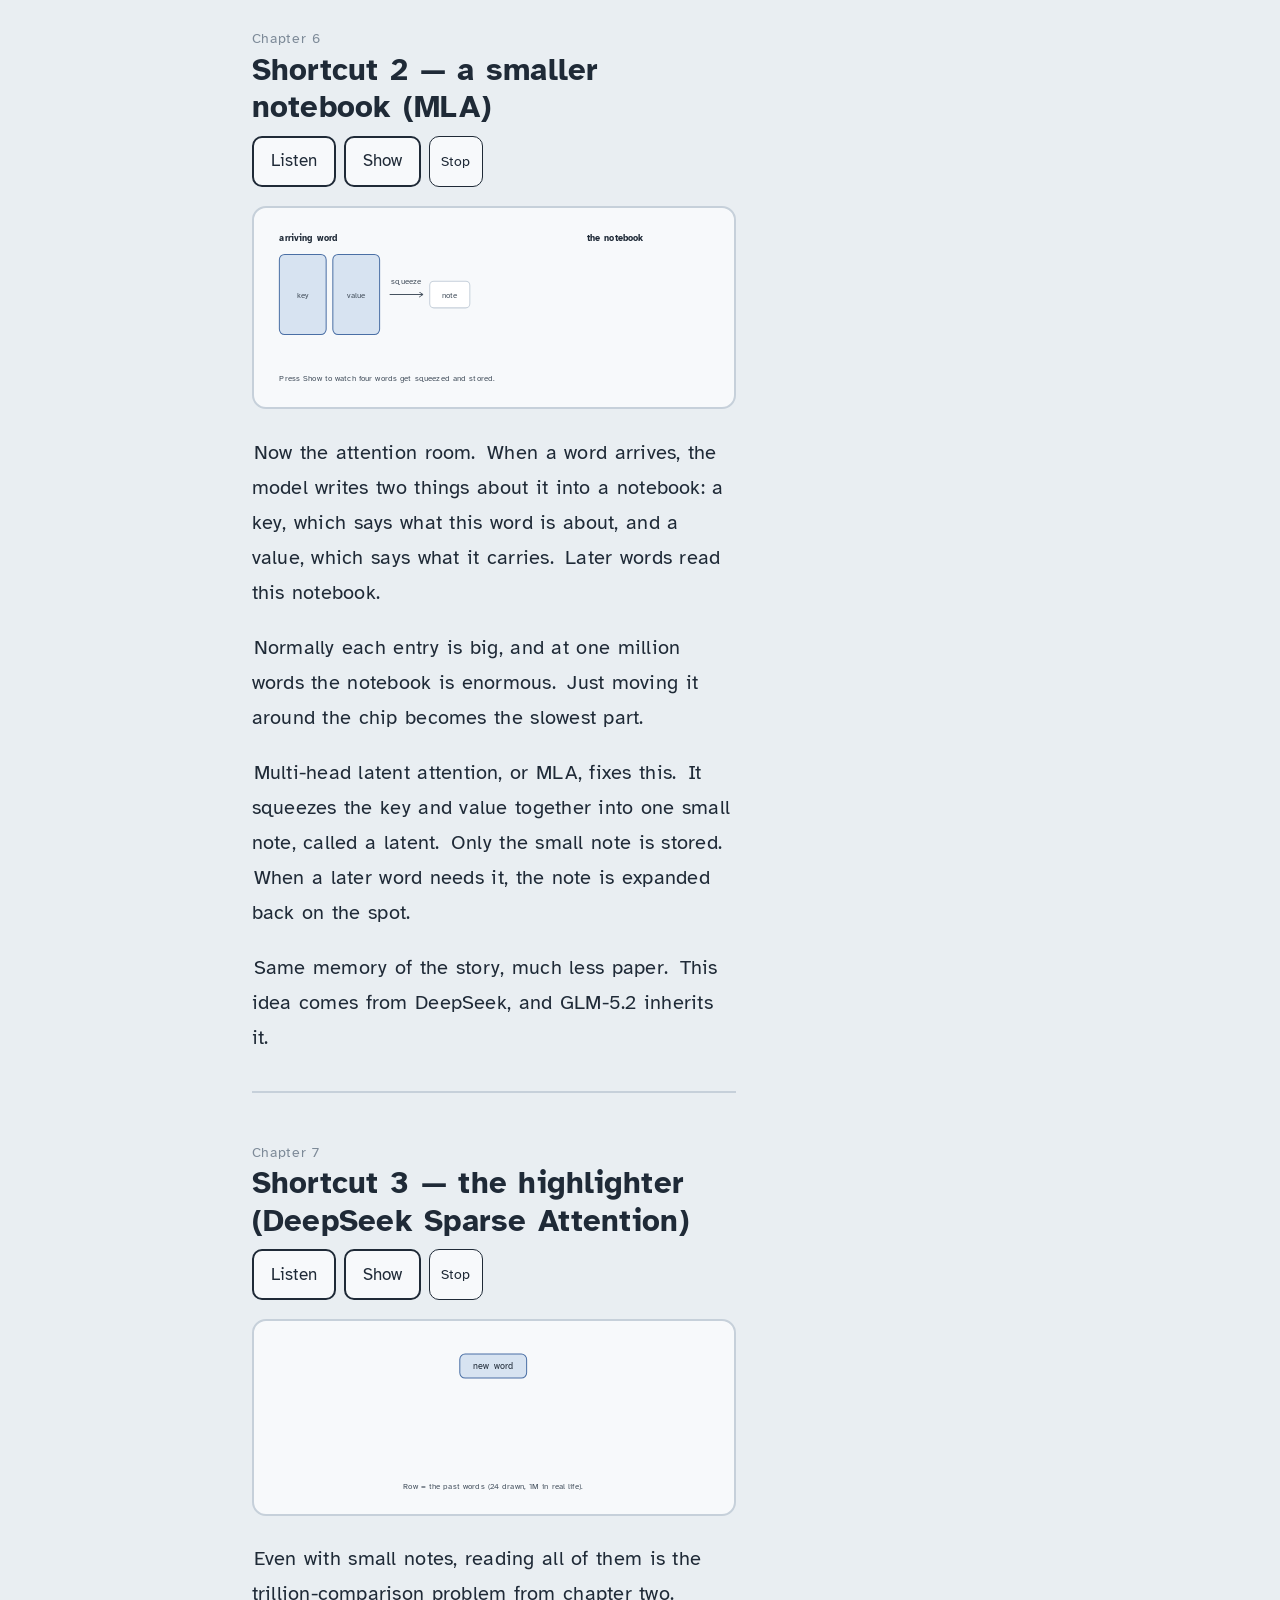
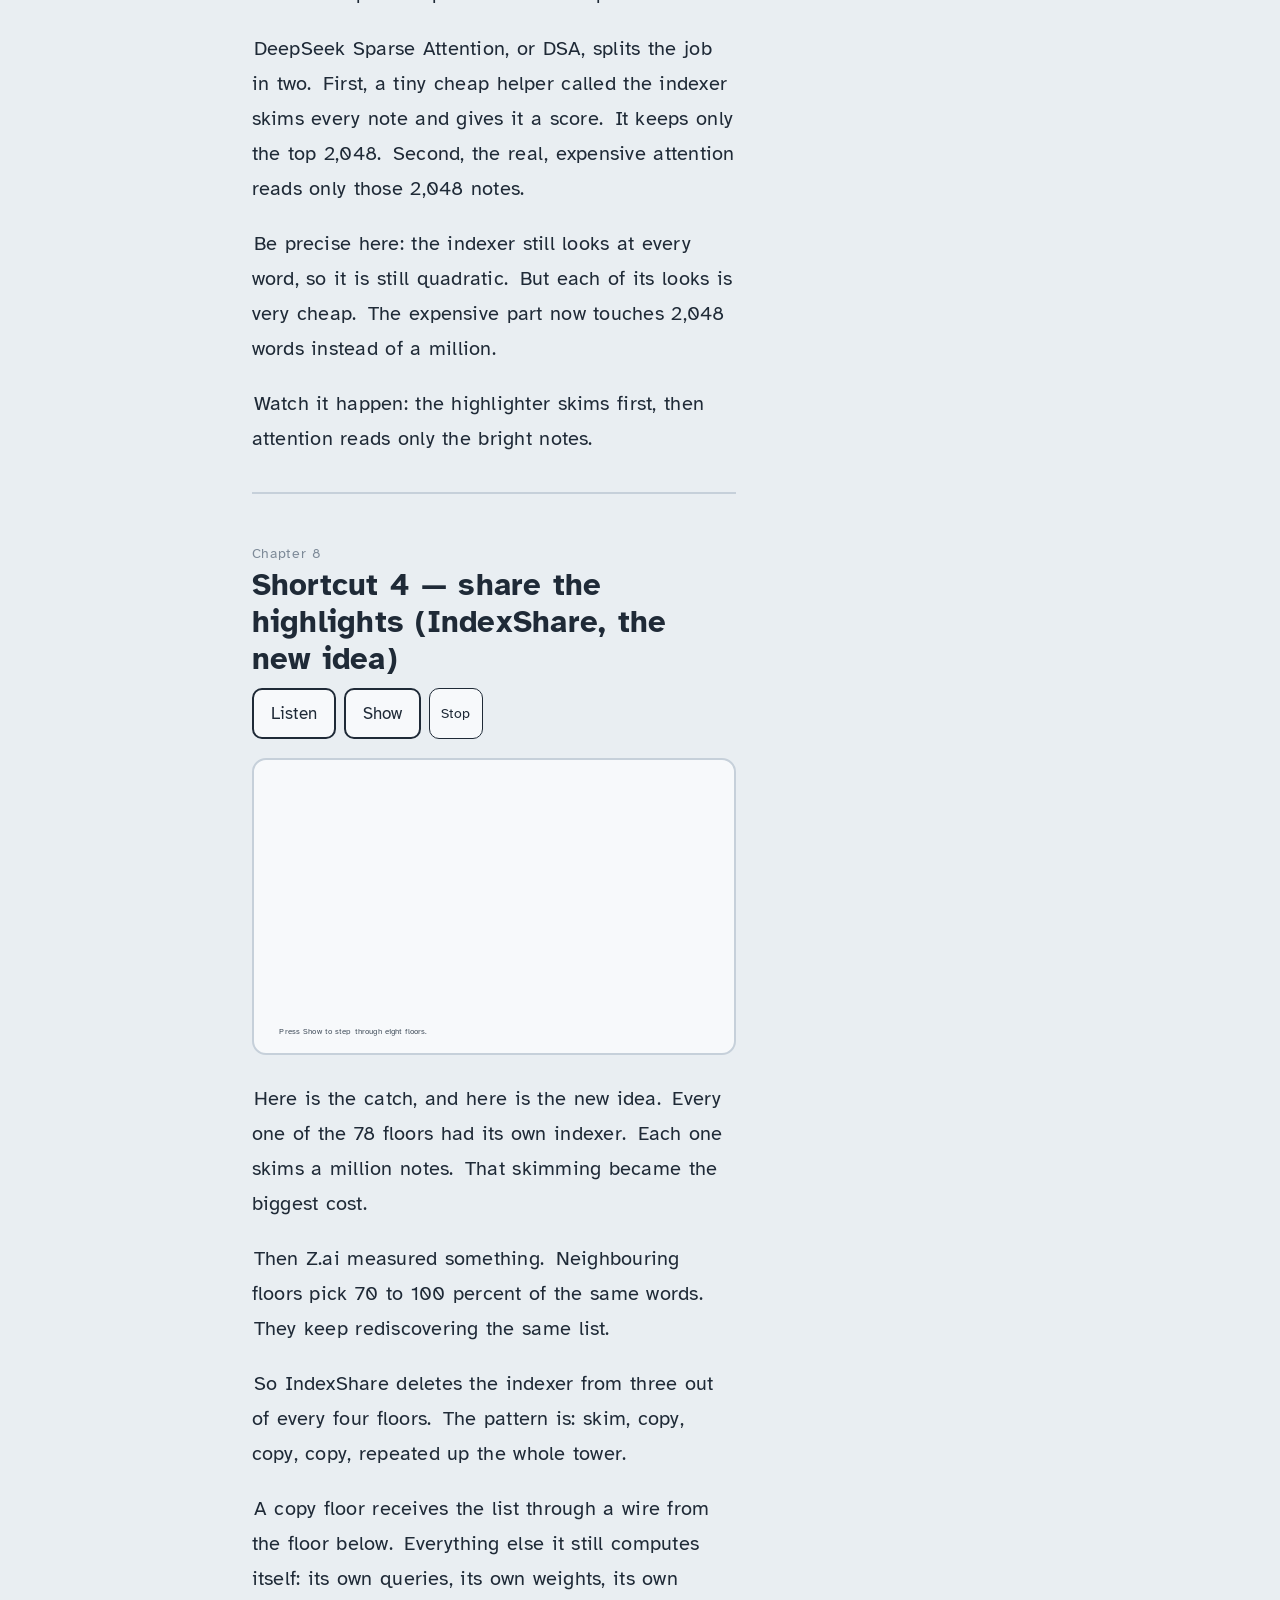
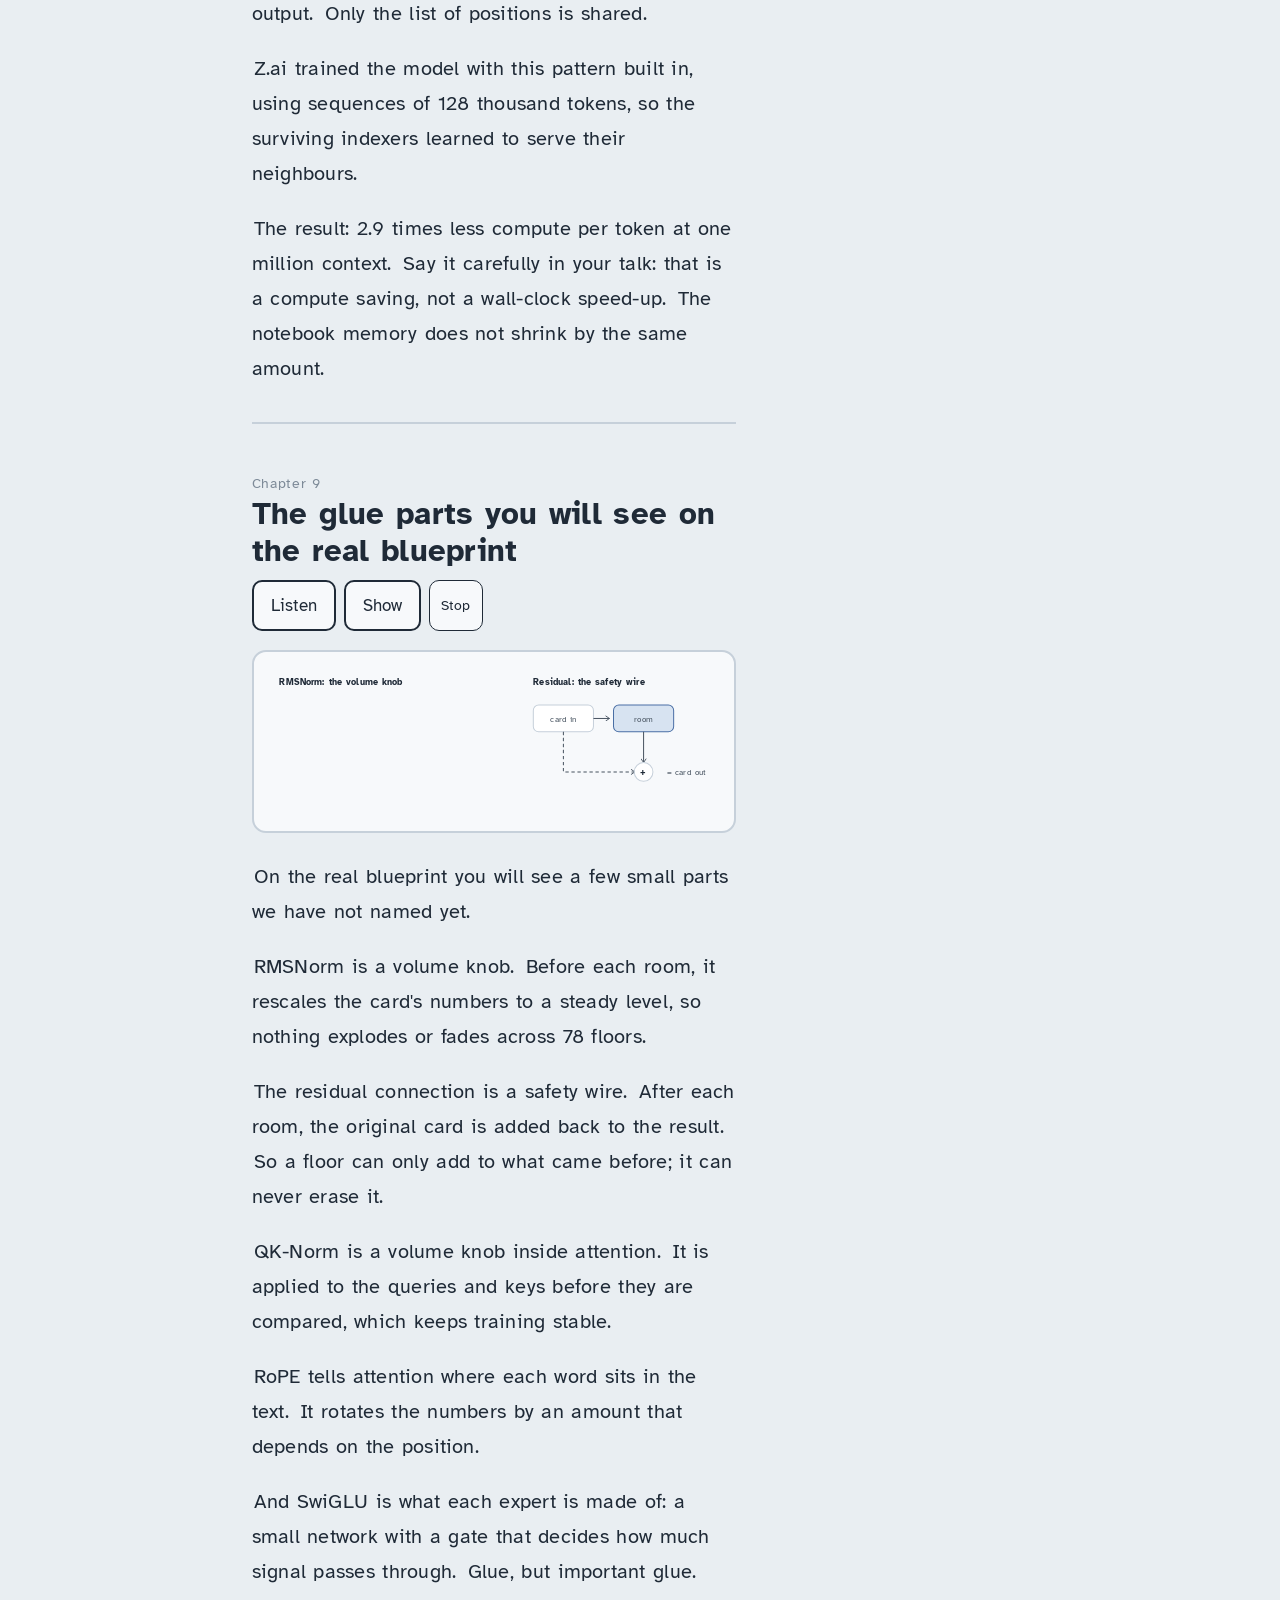
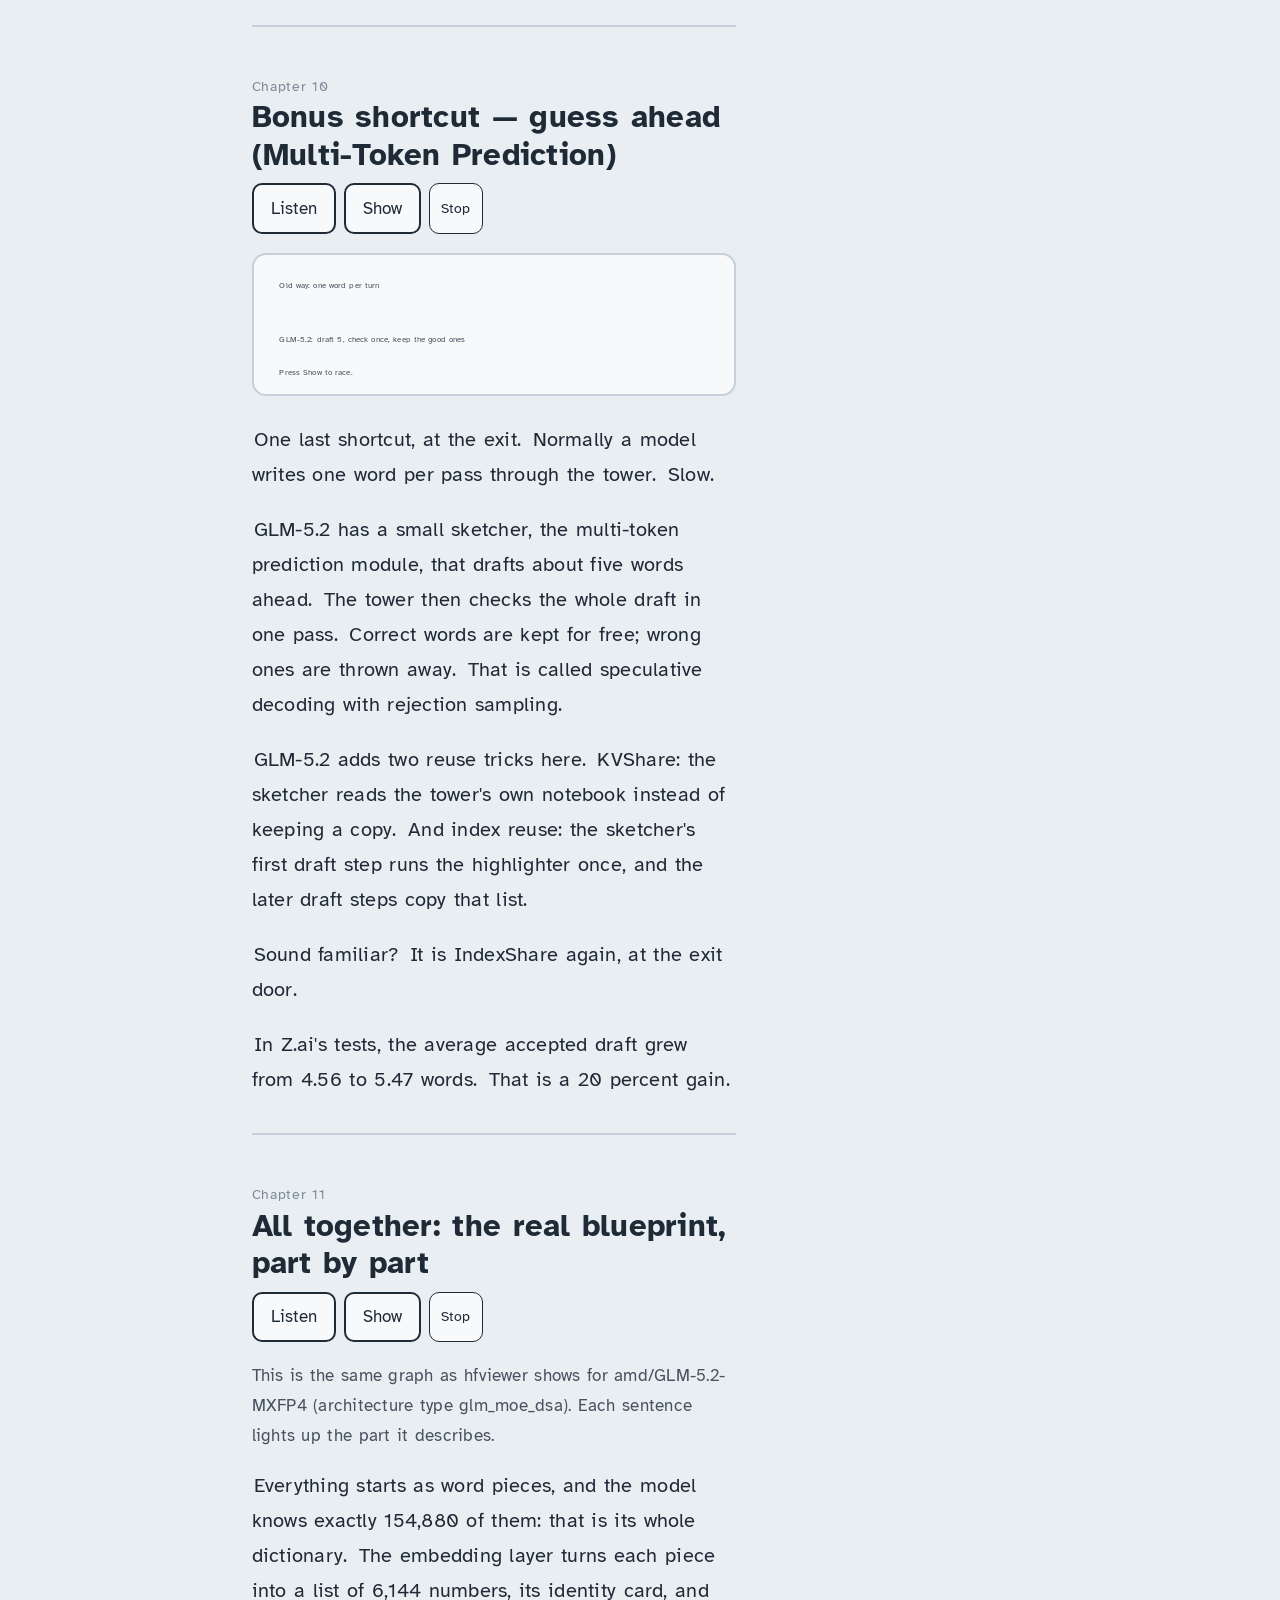
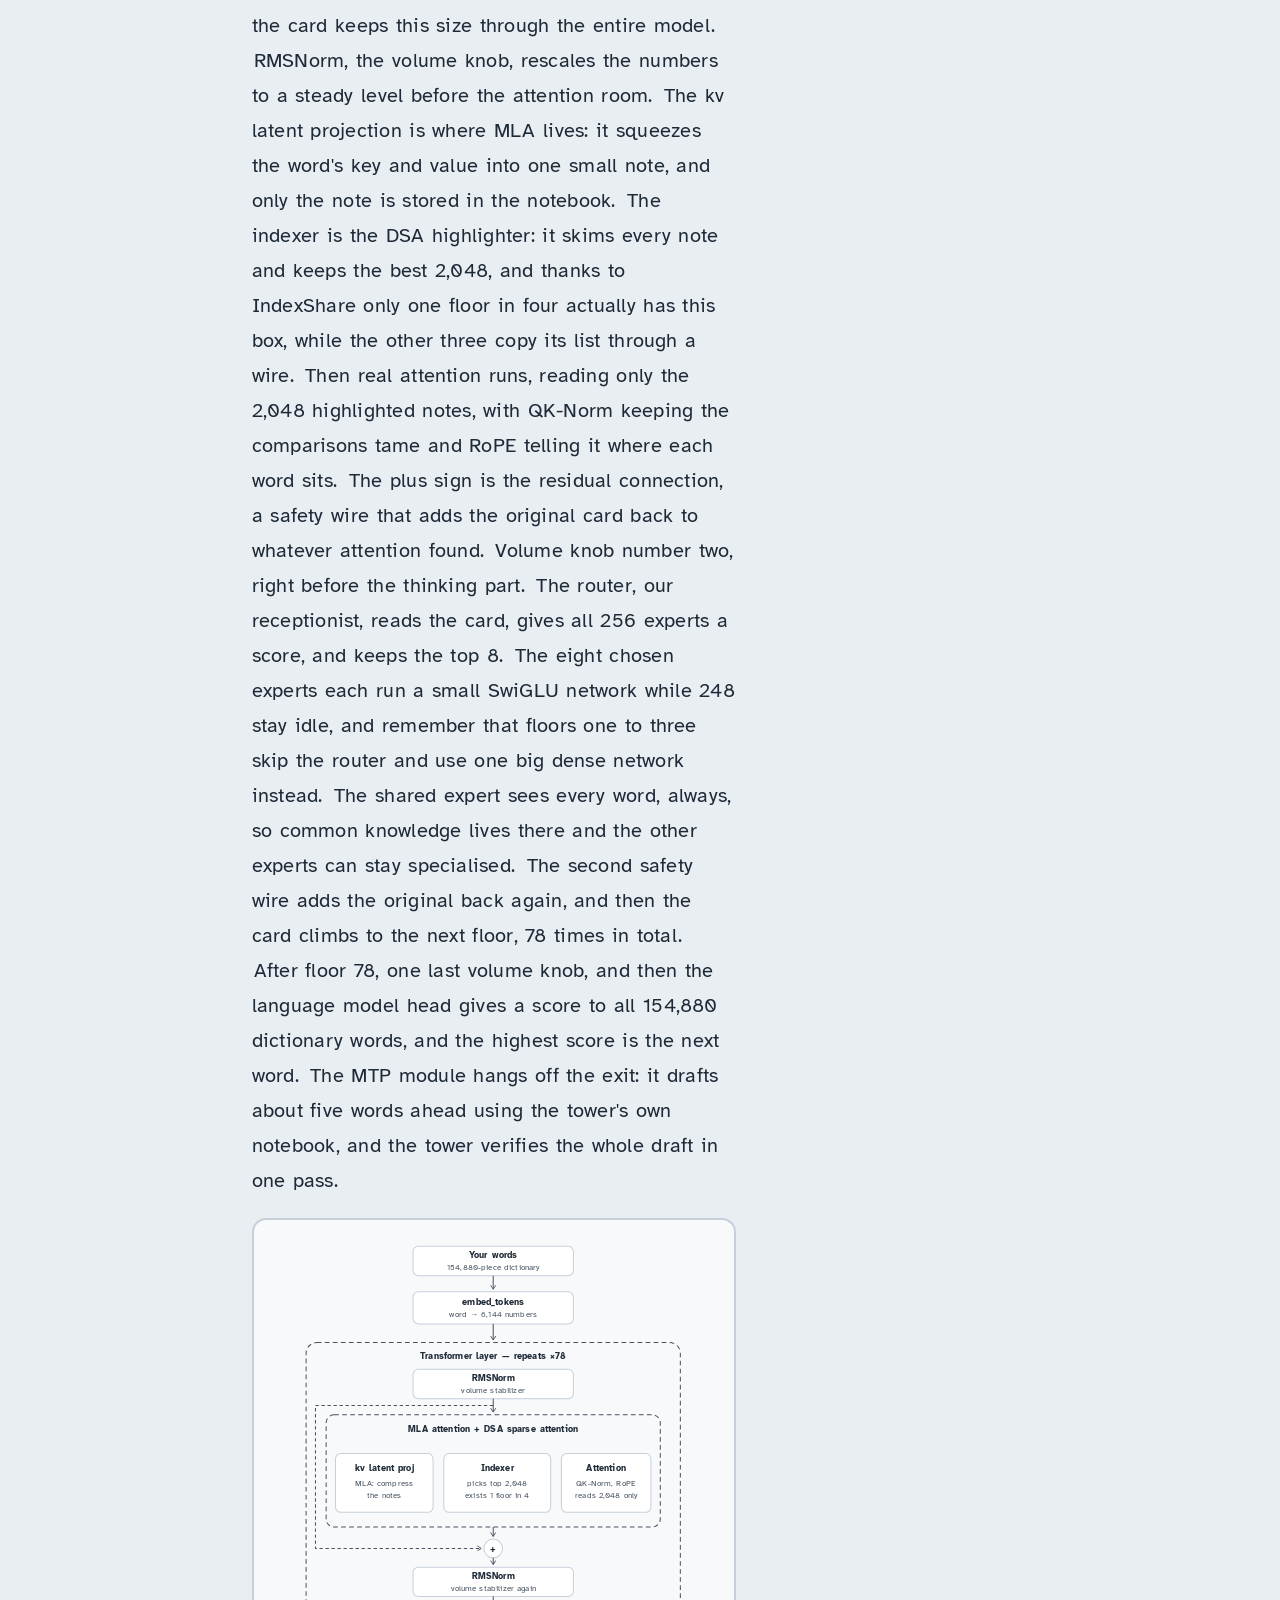
==== commit 1557b8e0: "Built-for highlights section on the home page" ====
--- a/index.html
+++ b/index.html
@@ -122,6 +122,18 @@
   header.hero h1{font-size:1.8em}
 }
 @media (prefers-reduced-motion:reduce){html{scroll-behavior:auto}}
+
+/* ---- built-for highlights ---- */
+.builtfor{margin:1.2rem 0 2.4rem;scroll-margin-top:80px}
+.builtfor .why{font-size:1.05em;background:var(--hl-soft);border-left:6px solid var(--hl);padding:.8em 1.1em;border-radius:0 12px 12px 0;max-width:62ch}
+.hl-grid{display:grid;grid-template-columns:repeat(auto-fit,minmax(240px,1fr));gap:.8rem;margin:1.1rem 0 .8rem}
+.hl{background:var(--sheet);border:2px solid var(--line);border-radius:14px;padding:.85rem 1rem}
+.hl .t{font-weight:700;margin:0 0 .3em;display:flex;align-items:baseline;gap:.45em;flex-wrap:wrap}
+.hl .big{font-size:1.5em;color:var(--hl-ink)}
+.hl p{margin:.2em 0 0;font-size:.86em;color:var(--ink2);line-height:1.55}
+.hl.star{border-color:var(--hl-ink);box-shadow:0 0 0 4px var(--hl-soft)}
+.hl.star .tag{font-size:.68em;background:var(--hl);color:var(--ink);border-radius:999px;padding:.15em .7em;font-weight:700;letter-spacing:.04em}
+.builtfor .fine{font-size:.78em;color:var(--muted);margin:.4rem 0 0}
 </style>
 </head>
 <body>
@@ -146,6 +158,21 @@
   </div>
   <p class="notice">Each chapter has a Listen button (the browser reads the text aloud and highlights each sentence) and a Show button (plays the animation). The film mode does both, chapter after chapter. Works in Chrome, Edge and Safari, on Mac and Windows; pick a voice you like from the Voice menu at the top and press Test.</p>
 </header>
+
+<section class="builtfor" id="ch0">
+  <div class="num">Before we start</div>
+  <h2>What GLM-5.2 was built for</h2>
+  <p class="why"><b>One sentence:</b> GLM-5.2 is Z.ai's open-weights flagship (MIT license, June 2026), built for <b>long-horizon coding and agentic work</b> — and its whole design answers one question: <b>how do you make a 1-million-token context affordable?</b></p>
+  <div class="hl-grid">
+    <div class="hl"><div class="t"><span class="big">753B → ~40B</span></div><p><b>Mixture of Experts.</b> You download 753B parameters (1.51&nbsp;TB in BF16), but each token runs only ~40B: 8 of 256 experts plus 1 shared, across 78 layers (first 3 dense). A huge library of specialists; each word consults a small committee. <i>Chapter 5.</i></p></div>
+    <div class="hl"><div class="t"><span class="big">top 2,048</span></div><p><b>MLA + DSA attention.</b> MLA compresses the KV cache into a small latent; DSA means each query reads only the 2,048 most relevant earlier tokens instead of all million. <i>Chapters 6–7.</i></p></div>
+    <div class="hl star"><div class="t"><span class="big">2.9×</span><span class="tag">THE NEW IDEA</span></div><p><b>IndexShare.</b> The indexer that picks those 2,048 tokens used to run in every layer. GLM-5.2 runs it in 1 layer in 4 and shares the list — 75% of indexer compute gone, ~2.9× fewer per-token FLOPs at 1M context (Z.ai also reports a 1.82× prefill speedup for the cached variant). This is what makes the 1M window economically viable. <i>Chapter 8.</i></p></div>
+    <div class="hl"><div class="t"><span class="big">+20%</span></div><p><b>Faster generation (MTP).</b> A draft module guesses ~5 words ahead; the main model verifies them in one pass. KVShare and rejection sampling push the accepted length up 20% (4.56 → 5.47 tokens per round). <i>Chapter 10.</i></p></div>
+    <div class="hl"><div class="t"><span class="big">1M in / 131K out</span></div><p><b>Context.</b> 1,048,576 input tokens — about five times GLM-5.1's 200K, roughly an entire large codebase in one prompt — with up to 131,072 output tokens.</p></div>
+    <div class="hl"><div class="t"><span class="big">High / Max</span></div><p><b>Two thinking efforts, per request.</b> Max (the default) for deep multi-step work, High for faster routine generation; thinking can also be switched off entirely.</p></div>
+  </div>
+  <p class="fine">Where it lands: 62.1 on SWE-bench Pro and 81.0 on Terminal-Bench 2.1 — the strongest open-weights coding model at release, in the same conversation as the closed frontier models.</p>
+</section>
 
 <section class="ch" id="ch1" data-anim="ch1">
   <div class="num">Chapter 1</div>
@@ -653,6 +680,7 @@
 
 /* ---- prepare page ---- */
 const sections=$$('section.ch');
+const tocSections=[$('#ch0'),...sections].filter(Boolean);
 sections.forEach(sec=>{
   $$('.say p',sec).forEach(p=>{
     const text=p.textContent.trim();let parts;
@@ -665,9 +693,9 @@
   if(synced.includes(sec.id)){const live=document.createElement('div');live.className='live';live.id=sec.id+'live';stage.insertBefore(live,stage.firstChild);}
 });
 const toc=$('#toc');
-sections.forEach(sec=>{const li=document.createElement('li');const a=document.createElement('a');a.href='#'+sec.id;a.textContent=$('.num',sec).textContent.replace('Chapter ','')+'. '+$('h2',sec).textContent;a.id='toc-'+sec.id;li.appendChild(a);toc.appendChild(li);});
+tocSections.forEach(sec=>{const li=document.createElement('li');const a=document.createElement('a');a.href='#'+sec.id;const num=$('.num',sec).textContent.replace('Chapter ','');a.textContent=(sec.id==='ch0'?'★ '+$('h2',sec).textContent:num+'. '+$('h2',sec).textContent);a.id='toc-'+sec.id;li.appendChild(a);toc.appendChild(li);});
 const io=new IntersectionObserver(es=>{es.forEach(e=>{const a=$('#toc-'+e.target.id);if(a)a.classList.toggle('now',e.isIntersecting); if(e.isIntersecting&&typeof modelFor==='function')modelFor(e.target.id);});},{rootMargin:'-40% 0px -50% 0px'});
-sections.forEach(s=>io.observe(s));
+tocSections.forEach(s=>io.observe(s));
 
 /* ---- speech ---- */
 const synth=window.speechSynthesis; let voice=null; let rate=0.92; let voicesReady=false;
@@ -885,12 +913,12 @@
 /* ---- side panel: the end-to-end model, highlighted per chapter ---- */
 const MODEL_ALL=['n0','n1','n2','n3','n4','n5','n6','n7','n8','n9','n10','n11','n12','n13','n14'];
 const CH2MODEL={
-  ch1:MODEL_ALL, ch2:['n5','n4'], ch3:['n0','n1','n2','n3','n4','n5','n6','n7','n8','n9','n10','n11','n12','n13'],
+  ch0:MODEL_ALL, ch1:MODEL_ALL, ch2:['n5','n4'], ch3:['n0','n1','n2','n3','n4','n5','n6','n7','n8','n9','n10','n11','n12','n13'],
   ch4:['n3','n4','n5','n8','n9','n10'], ch5:['n8','n9','n10'], ch6:['n3'], ch7:['n4','n5'], ch8:['n4'],
   ch9:['n2','n6','n7','n11','n12'], ch10:['n14'], ch11:[], chpd:['n0','n1','n3','n4','n5','n8','n9','n13'],
   chnm:['n1','n2','n3','n4','n5','n6','n7','n8','n9','n10','n11','n12','n13'], ch12:['n13','n14'], ch13:[] };
 const NODE2CH={n0:'ch3',n1:'ch3',n2:'ch9',n3:'ch6',n4:'ch7',n5:'ch7',n6:'ch9',n7:'ch9',n8:'ch5',n9:'ch5',n10:'ch5',n11:'ch9',n12:'ch9',n13:'ch3',n14:'ch10'};
-const CHNAME={ch1:'Chapter 1 · the whole model',ch2:'Chapter 2 · attention cost',ch3:'Chapter 3 · the whole flow',ch4:'Chapter 4 · the two rooms',ch5:'Chapter 5 · mixture of experts',ch6:'Chapter 6 · MLA',ch7:'Chapter 7 · the DSA indexer',ch8:'Chapter 8 · IndexShare',ch9:'Chapter 9 · glue parts',ch10:'Chapter 10 · MTP',ch11:'Chapter 11 · the blueprint',chpd:'Chapter 11b · prefill and decode',chnm:'Chapter 12 · 8 tokens, no MTP',ch12:'Chapter 13 · 8 tokens with MTP',ch13:'Chapter 14 · your talk'};
+const CHNAME={ch0:'The whole model at a glance',ch1:'Chapter 1 · the whole model',ch2:'Chapter 2 · attention cost',ch3:'Chapter 3 · the whole flow',ch4:'Chapter 4 · the two rooms',ch5:'Chapter 5 · mixture of experts',ch6:'Chapter 6 · MLA',ch7:'Chapter 7 · the DSA indexer',ch8:'Chapter 8 · IndexShare',ch9:'Chapter 9 · glue parts',ch10:'Chapter 10 · MTP',ch11:'Chapter 11 · the blueprint',chpd:'Chapter 11b · prefill and decode',chnm:'Chapter 12 · 8 tokens, no MTP',ch12:'Chapter 13 · 8 tokens with MTP',ch13:'Chapter 14 · your talk'};
 let modelCh='';
 (function buildModelPanel(){ const src=$('#ch11 .stage svg'), host=$('#modelSvg'); if(!src||!host)return;
   const c=src.cloneNode(true); c.removeAttribute('role'); c.setAttribute('aria-hidden','true');
